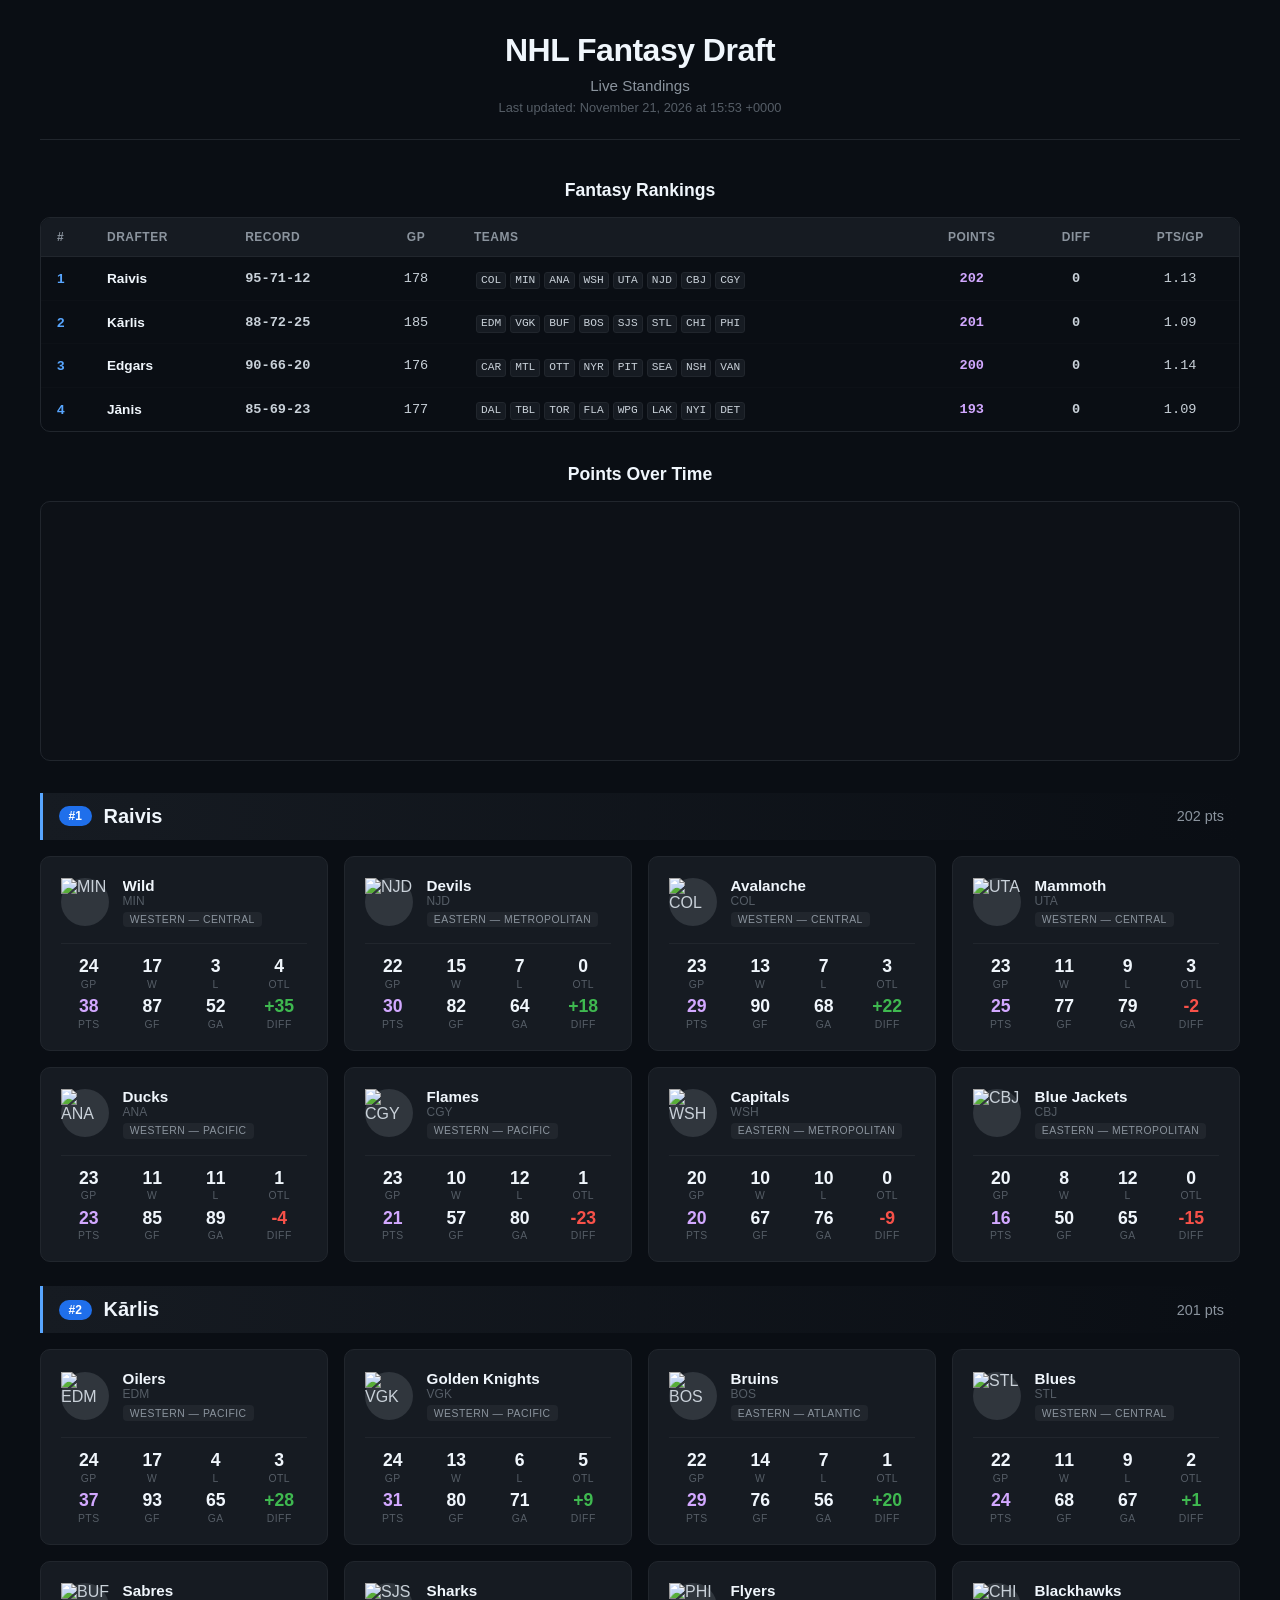
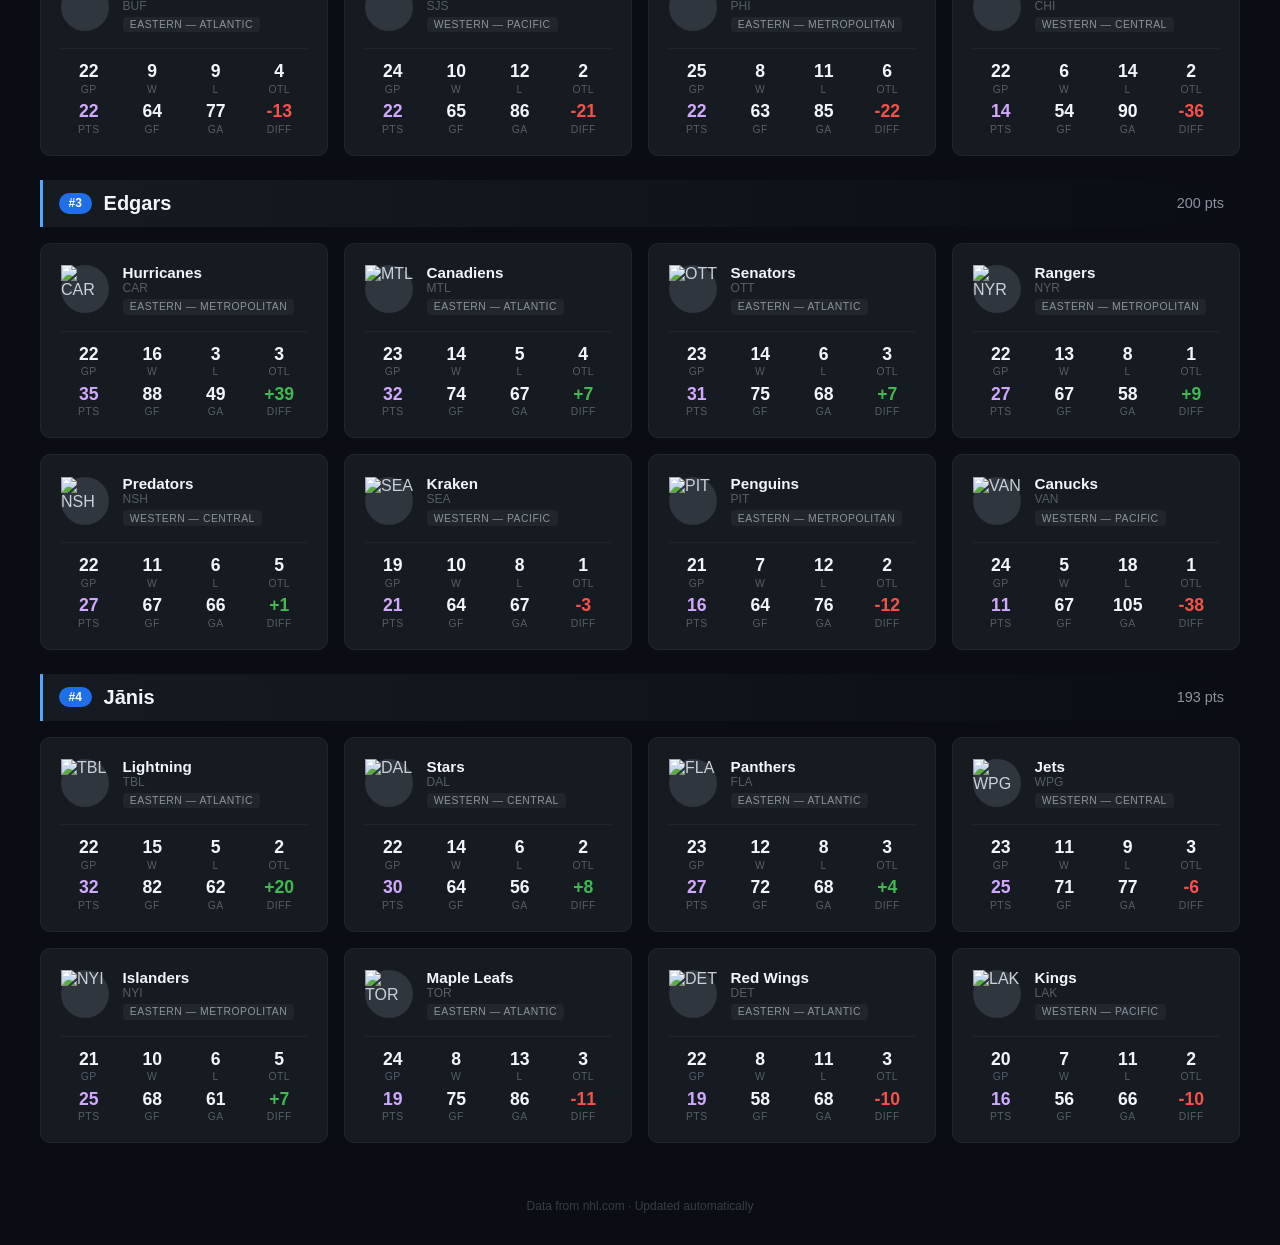
==== index.html @ bcbface7 "Update standings" ====
<!DOCTYPE html>
<html lang="en">
<head>
    <meta charset="UTF-8">
    <meta name="viewport" content="width=device-width, initial-scale=1.0">
    <title>NHL Fantasy Draft Standings</title>
    <link rel="stylesheet" href="style.css">
</head>
<body>
    <div class="container">
        <header>
            <h1>NHL Fantasy Draft</h1>
            <div class="subtitle">Live Standings</div>
            <div class="update-time">Last updated: November 21, 2026 at 15:53 +0000</div>
        </header>

        <div class="records-section">
            <h3>Fantasy Rankings</h3>
            <div class="records-table-wrapper">
                <table class="records-table">
                    <thead>
                        <tr>
                            <th>#</th>
                            <th>Drafter</th>
                            <th>Record</th>
                            <th style="text-align:center">GP</th>
                            <th>Teams</th>
                            <th style="text-align:center">Points</th>
                            <th style="text-align:center">Diff</th>
                            <th style="text-align:center">Pts/GP</th>
                        </tr>
                    </thead>
                    <tbody>                        <tr>
                            <td class="rank-col">1</td>
                            <td class="drafter-col">Raivis</td>
                            <td class="record-col">95-71-12</td>
                            <td class="gp-col">178</td>
                            <td class="teams-col"><span class="team-badge">COL</span><span class="team-badge">MIN</span><span class="team-badge">ANA</span><span class="team-badge">WSH</span><span class="team-badge">UTA</span><span class="team-badge">NJD</span><span class="team-badge">CBJ</span><span class="team-badge">CGY</span></td>
                            <td class="pts-col">202</td>
                            <td class="diff-col">0</td>
                            <td class="ppg-col">1.13</td>
                        </tr>                        <tr>
                            <td class="rank-col">2</td>
                            <td class="drafter-col">Kārlis</td>
                            <td class="record-col">88-72-25</td>
                            <td class="gp-col">185</td>
                            <td class="teams-col"><span class="team-badge">EDM</span><span class="team-badge">VGK</span><span class="team-badge">BUF</span><span class="team-badge">BOS</span><span class="team-badge">SJS</span><span class="team-badge">STL</span><span class="team-badge">CHI</span><span class="team-badge">PHI</span></td>
                            <td class="pts-col">201</td>
                            <td class="diff-col">0</td>
                            <td class="ppg-col">1.09</td>
                        </tr>                        <tr>
                            <td class="rank-col">3</td>
                            <td class="drafter-col">Edgars</td>
                            <td class="record-col">90-66-20</td>
                            <td class="gp-col">176</td>
                            <td class="teams-col"><span class="team-badge">CAR</span><span class="team-badge">MTL</span><span class="team-badge">OTT</span><span class="team-badge">NYR</span><span class="team-badge">PIT</span><span class="team-badge">SEA</span><span class="team-badge">NSH</span><span class="team-badge">VAN</span></td>
                            <td class="pts-col">200</td>
                            <td class="diff-col">0</td>
                            <td class="ppg-col">1.14</td>
                        </tr>                        <tr>
                            <td class="rank-col">4</td>
                            <td class="drafter-col">Jānis</td>
                            <td class="record-col">85-69-23</td>
                            <td class="gp-col">177</td>
                            <td class="teams-col"><span class="team-badge">DAL</span><span class="team-badge">TBL</span><span class="team-badge">TOR</span><span class="team-badge">FLA</span><span class="team-badge">WPG</span><span class="team-badge">LAK</span><span class="team-badge">NYI</span><span class="team-badge">DET</span></td>
                            <td class="pts-col">193</td>
                            <td class="diff-col">0</td>
                            <td class="ppg-col">1.09</td>
                        </tr>                    </tbody>
                </table>
            </div>
        </div>

        <div class="chart-section" >
            <h3>Points Over Time</h3>
            <div id="chart-container">
                <canvas id="chart"></canvas>
            </div>
        </div>        <details class="drafter-section" open>
            <summary class="drafter-header">
                <span class="rank-badge">#1</span>
                <h2>Raivis</h2>
                <span class="total-pts">202 pts</span>
            </summary>
            <div class="teams-grid">                <div class="team-card">
                    <div class="team-card-top">
                        <div class="logo-circle">                        <img src="https://assets.nhle.com/logos/nhl/svg/MIN_light.svg" alt="MIN" class="team-logo">                        </div>
                        <div class="team-info">
                            <div class="team-name">Wild</div>
                            <div class="team-abbrev">MIN</div>
                            <span class="division-tag">Western — Central</span>
                        </div>
                    </div>
                    <div class="stats-row">
                        <div class="stat">
                            <div class="stat-value">24</div>
                            <div class="stat-label">GP</div>
                        </div>
                        <div class="stat">
                            <div class="stat-value">17</div>
                            <div class="stat-label">W</div>
                        </div>
                        <div class="stat">
                            <div class="stat-value">3</div>
                            <div class="stat-label">L</div>
                        </div>
                        <div class="stat">
                            <div class="stat-value">4</div>
                            <div class="stat-label">OTL</div>
                        </div>
                    </div>
                    <div class="stats-row" style="border-top:none;margin-top:0;padding-top:0.4rem;">
                        <div class="stat">
                            <div class="stat-value" style="color:#d2a8ff;">38</div>
                            <div class="stat-label">PTS</div>
                        </div>
                        <div class="stat">
                            <div class="stat-value">87</div>
                            <div class="stat-label">GF</div>
                        </div>
                        <div class="stat">
                            <div class="stat-value">52</div>
                            <div class="stat-label">GA</div>
                        </div>                        <div class="stat">
                            <div class="stat-value positive">+35</div>
                            <div class="stat-label">DIFF</div>
                        </div>
                    </div>
                </div>                <div class="team-card">
                    <div class="team-card-top">
                        <div class="logo-circle">                        <img src="https://assets.nhle.com/logos/nhl/svg/NJD_light.svg" alt="NJD" class="team-logo">                        </div>
                        <div class="team-info">
                            <div class="team-name">Devils</div>
                            <div class="team-abbrev">NJD</div>
                            <span class="division-tag">Eastern — Metropolitan</span>
                        </div>
                    </div>
                    <div class="stats-row">
                        <div class="stat">
                            <div class="stat-value">22</div>
                            <div class="stat-label">GP</div>
                        </div>
                        <div class="stat">
                            <div class="stat-value">15</div>
                            <div class="stat-label">W</div>
                        </div>
                        <div class="stat">
                            <div class="stat-value">7</div>
                            <div class="stat-label">L</div>
                        </div>
                        <div class="stat">
                            <div class="stat-value">0</div>
                            <div class="stat-label">OTL</div>
                        </div>
                    </div>
                    <div class="stats-row" style="border-top:none;margin-top:0;padding-top:0.4rem;">
                        <div class="stat">
                            <div class="stat-value" style="color:#d2a8ff;">30</div>
                            <div class="stat-label">PTS</div>
                        </div>
                        <div class="stat">
                            <div class="stat-value">82</div>
                            <div class="stat-label">GF</div>
                        </div>
                        <div class="stat">
                            <div class="stat-value">64</div>
                            <div class="stat-label">GA</div>
                        </div>                        <div class="stat">
                            <div class="stat-value positive">+18</div>
                            <div class="stat-label">DIFF</div>
                        </div>
                    </div>
                </div>                <div class="team-card">
                    <div class="team-card-top">
                        <div class="logo-circle">                        <img src="https://assets.nhle.com/logos/nhl/svg/COL_light.svg" alt="COL" class="team-logo">                        </div>
                        <div class="team-info">
                            <div class="team-name">Avalanche</div>
                            <div class="team-abbrev">COL</div>
                            <span class="division-tag">Western — Central</span>
                        </div>
                    </div>
                    <div class="stats-row">
                        <div class="stat">
                            <div class="stat-value">23</div>
                            <div class="stat-label">GP</div>
                        </div>
                        <div class="stat">
                            <div class="stat-value">13</div>
                            <div class="stat-label">W</div>
                        </div>
                        <div class="stat">
                            <div class="stat-value">7</div>
                            <div class="stat-label">L</div>
                        </div>
                        <div class="stat">
                            <div class="stat-value">3</div>
                            <div class="stat-label">OTL</div>
                        </div>
                    </div>
                    <div class="stats-row" style="border-top:none;margin-top:0;padding-top:0.4rem;">
                        <div class="stat">
                            <div class="stat-value" style="color:#d2a8ff;">29</div>
                            <div class="stat-label">PTS</div>
                        </div>
                        <div class="stat">
                            <div class="stat-value">90</div>
                            <div class="stat-label">GF</div>
                        </div>
                        <div class="stat">
                            <div class="stat-value">68</div>
                            <div class="stat-label">GA</div>
                        </div>                        <div class="stat">
                            <div class="stat-value positive">+22</div>
                            <div class="stat-label">DIFF</div>
                        </div>
                    </div>
                </div>                <div class="team-card">
                    <div class="team-card-top">
                        <div class="logo-circle">                        <img src="https://assets.nhle.com/logos/nhl/svg/UTA_light.svg" alt="UTA" class="team-logo">                        </div>
                        <div class="team-info">
                            <div class="team-name">Mammoth</div>
                            <div class="team-abbrev">UTA</div>
                            <span class="division-tag">Western — Central</span>
                        </div>
                    </div>
                    <div class="stats-row">
                        <div class="stat">
                            <div class="stat-value">23</div>
                            <div class="stat-label">GP</div>
                        </div>
                        <div class="stat">
                            <div class="stat-value">11</div>
                            <div class="stat-label">W</div>
                        </div>
                        <div class="stat">
                            <div class="stat-value">9</div>
                            <div class="stat-label">L</div>
                        </div>
                        <div class="stat">
                            <div class="stat-value">3</div>
                            <div class="stat-label">OTL</div>
                        </div>
                    </div>
                    <div class="stats-row" style="border-top:none;margin-top:0;padding-top:0.4rem;">
                        <div class="stat">
                            <div class="stat-value" style="color:#d2a8ff;">25</div>
                            <div class="stat-label">PTS</div>
                        </div>
                        <div class="stat">
                            <div class="stat-value">77</div>
                            <div class="stat-label">GF</div>
                        </div>
                        <div class="stat">
                            <div class="stat-value">79</div>
                            <div class="stat-label">GA</div>
                        </div>                        <div class="stat">
                            <div class="stat-value negative">-2</div>
                            <div class="stat-label">DIFF</div>
                        </div>
                    </div>
                </div>                <div class="team-card">
                    <div class="team-card-top">
                        <div class="logo-circle">                        <img src="https://assets.nhle.com/logos/nhl/svg/ANA_light.svg" alt="ANA" class="team-logo">                        </div>
                        <div class="team-info">
                            <div class="team-name">Ducks</div>
                            <div class="team-abbrev">ANA</div>
                            <span class="division-tag">Western — Pacific</span>
                        </div>
                    </div>
                    <div class="stats-row">
                        <div class="stat">
                            <div class="stat-value">23</div>
                            <div class="stat-label">GP</div>
                        </div>
                        <div class="stat">
                            <div class="stat-value">11</div>
                            <div class="stat-label">W</div>
                        </div>
                        <div class="stat">
                            <div class="stat-value">11</div>
                            <div class="stat-label">L</div>
                        </div>
                        <div class="stat">
                            <div class="stat-value">1</div>
                            <div class="stat-label">OTL</div>
                        </div>
                    </div>
                    <div class="stats-row" style="border-top:none;margin-top:0;padding-top:0.4rem;">
                        <div class="stat">
                            <div class="stat-value" style="color:#d2a8ff;">23</div>
                            <div class="stat-label">PTS</div>
                        </div>
                        <div class="stat">
                            <div class="stat-value">85</div>
                            <div class="stat-label">GF</div>
                        </div>
                        <div class="stat">
                            <div class="stat-value">89</div>
                            <div class="stat-label">GA</div>
                        </div>                        <div class="stat">
                            <div class="stat-value negative">-4</div>
                            <div class="stat-label">DIFF</div>
                        </div>
                    </div>
                </div>                <div class="team-card">
                    <div class="team-card-top">
                        <div class="logo-circle">                        <img src="https://assets.nhle.com/logos/nhl/svg/CGY_light.svg" alt="CGY" class="team-logo">                        </div>
                        <div class="team-info">
                            <div class="team-name">Flames</div>
                            <div class="team-abbrev">CGY</div>
                            <span class="division-tag">Western — Pacific</span>
                        </div>
                    </div>
                    <div class="stats-row">
                        <div class="stat">
                            <div class="stat-value">23</div>
                            <div class="stat-label">GP</div>
                        </div>
                        <div class="stat">
                            <div class="stat-value">10</div>
                            <div class="stat-label">W</div>
                        </div>
                        <div class="stat">
                            <div class="stat-value">12</div>
                            <div class="stat-label">L</div>
                        </div>
                        <div class="stat">
                            <div class="stat-value">1</div>
                            <div class="stat-label">OTL</div>
                        </div>
                    </div>
                    <div class="stats-row" style="border-top:none;margin-top:0;padding-top:0.4rem;">
                        <div class="stat">
                            <div class="stat-value" style="color:#d2a8ff;">21</div>
                            <div class="stat-label">PTS</div>
                        </div>
                        <div class="stat">
                            <div class="stat-value">57</div>
                            <div class="stat-label">GF</div>
                        </div>
                        <div class="stat">
                            <div class="stat-value">80</div>
                            <div class="stat-label">GA</div>
                        </div>                        <div class="stat">
                            <div class="stat-value negative">-23</div>
                            <div class="stat-label">DIFF</div>
                        </div>
                    </div>
                </div>                <div class="team-card">
                    <div class="team-card-top">
                        <div class="logo-circle">                        <img src="https://assets.nhle.com/logos/nhl/svg/WSH_secondary_light.svg" alt="WSH" class="team-logo">                        </div>
                        <div class="team-info">
                            <div class="team-name">Capitals</div>
                            <div class="team-abbrev">WSH</div>
                            <span class="division-tag">Eastern — Metropolitan</span>
                        </div>
                    </div>
                    <div class="stats-row">
                        <div class="stat">
                            <div class="stat-value">20</div>
                            <div class="stat-label">GP</div>
                        </div>
                        <div class="stat">
                            <div class="stat-value">10</div>
                            <div class="stat-label">W</div>
                        </div>
                        <div class="stat">
                            <div class="stat-value">10</div>
                            <div class="stat-label">L</div>
                        </div>
                        <div class="stat">
                            <div class="stat-value">0</div>
                            <div class="stat-label">OTL</div>
                        </div>
                    </div>
                    <div class="stats-row" style="border-top:none;margin-top:0;padding-top:0.4rem;">
                        <div class="stat">
                            <div class="stat-value" style="color:#d2a8ff;">20</div>
                            <div class="stat-label">PTS</div>
                        </div>
                        <div class="stat">
                            <div class="stat-value">67</div>
                            <div class="stat-label">GF</div>
                        </div>
                        <div class="stat">
                            <div class="stat-value">76</div>
                            <div class="stat-label">GA</div>
                        </div>                        <div class="stat">
                            <div class="stat-value negative">-9</div>
                            <div class="stat-label">DIFF</div>
                        </div>
                    </div>
                </div>                <div class="team-card">
                    <div class="team-card-top">
                        <div class="logo-circle">                        <img src="https://assets.nhle.com/logos/nhl/svg/CBJ_light.svg" alt="CBJ" class="team-logo">                        </div>
                        <div class="team-info">
                            <div class="team-name">Blue Jackets</div>
                            <div class="team-abbrev">CBJ</div>
                            <span class="division-tag">Eastern — Metropolitan</span>
                        </div>
                    </div>
                    <div class="stats-row">
                        <div class="stat">
                            <div class="stat-value">20</div>
                            <div class="stat-label">GP</div>
                        </div>
                        <div class="stat">
                            <div class="stat-value">8</div>
                            <div class="stat-label">W</div>
                        </div>
                        <div class="stat">
                            <div class="stat-value">12</div>
                            <div class="stat-label">L</div>
                        </div>
                        <div class="stat">
                            <div class="stat-value">0</div>
                            <div class="stat-label">OTL</div>
                        </div>
                    </div>
                    <div class="stats-row" style="border-top:none;margin-top:0;padding-top:0.4rem;">
                        <div class="stat">
                            <div class="stat-value" style="color:#d2a8ff;">16</div>
                            <div class="stat-label">PTS</div>
                        </div>
                        <div class="stat">
                            <div class="stat-value">50</div>
                            <div class="stat-label">GF</div>
                        </div>
                        <div class="stat">
                            <div class="stat-value">65</div>
                            <div class="stat-label">GA</div>
                        </div>                        <div class="stat">
                            <div class="stat-value negative">-15</div>
                            <div class="stat-label">DIFF</div>
                        </div>
                    </div>
                </div>            </div>
        </details>        <details class="drafter-section" open>
            <summary class="drafter-header">
                <span class="rank-badge">#2</span>
                <h2>Kārlis</h2>
                <span class="total-pts">201 pts</span>
            </summary>
            <div class="teams-grid">                <div class="team-card">
                    <div class="team-card-top">
                        <div class="logo-circle">                        <img src="https://assets.nhle.com/logos/nhl/svg/EDM_light.svg" alt="EDM" class="team-logo">                        </div>
                        <div class="team-info">
                            <div class="team-name">Oilers</div>
                            <div class="team-abbrev">EDM</div>
                            <span class="division-tag">Western — Pacific</span>
                        </div>
                    </div>
                    <div class="stats-row">
                        <div class="stat">
                            <div class="stat-value">24</div>
                            <div class="stat-label">GP</div>
                        </div>
                        <div class="stat">
                            <div class="stat-value">17</div>
                            <div class="stat-label">W</div>
                        </div>
                        <div class="stat">
                            <div class="stat-value">4</div>
                            <div class="stat-label">L</div>
                        </div>
                        <div class="stat">
                            <div class="stat-value">3</div>
                            <div class="stat-label">OTL</div>
                        </div>
                    </div>
                    <div class="stats-row" style="border-top:none;margin-top:0;padding-top:0.4rem;">
                        <div class="stat">
                            <div class="stat-value" style="color:#d2a8ff;">37</div>
                            <div class="stat-label">PTS</div>
                        </div>
                        <div class="stat">
                            <div class="stat-value">93</div>
                            <div class="stat-label">GF</div>
                        </div>
                        <div class="stat">
                            <div class="stat-value">65</div>
                            <div class="stat-label">GA</div>
                        </div>                        <div class="stat">
                            <div class="stat-value positive">+28</div>
                            <div class="stat-label">DIFF</div>
                        </div>
                    </div>
                </div>                <div class="team-card">
                    <div class="team-card-top">
                        <div class="logo-circle">                        <img src="https://assets.nhle.com/logos/nhl/svg/VGK_light.svg" alt="VGK" class="team-logo">                        </div>
                        <div class="team-info">
                            <div class="team-name">Golden Knights</div>
                            <div class="team-abbrev">VGK</div>
                            <span class="division-tag">Western — Pacific</span>
                        </div>
                    </div>
                    <div class="stats-row">
                        <div class="stat">
                            <div class="stat-value">24</div>
                            <div class="stat-label">GP</div>
                        </div>
                        <div class="stat">
                            <div class="stat-value">13</div>
                            <div class="stat-label">W</div>
                        </div>
                        <div class="stat">
                            <div class="stat-value">6</div>
                            <div class="stat-label">L</div>
                        </div>
                        <div class="stat">
                            <div class="stat-value">5</div>
                            <div class="stat-label">OTL</div>
                        </div>
                    </div>
                    <div class="stats-row" style="border-top:none;margin-top:0;padding-top:0.4rem;">
                        <div class="stat">
                            <div class="stat-value" style="color:#d2a8ff;">31</div>
                            <div class="stat-label">PTS</div>
                        </div>
                        <div class="stat">
                            <div class="stat-value">80</div>
                            <div class="stat-label">GF</div>
                        </div>
                        <div class="stat">
                            <div class="stat-value">71</div>
                            <div class="stat-label">GA</div>
                        </div>                        <div class="stat">
                            <div class="stat-value positive">+9</div>
                            <div class="stat-label">DIFF</div>
                        </div>
                    </div>
                </div>                <div class="team-card">
                    <div class="team-card-top">
                        <div class="logo-circle">                        <img src="https://assets.nhle.com/logos/nhl/svg/BOS_light.svg" alt="BOS" class="team-logo">                        </div>
                        <div class="team-info">
                            <div class="team-name">Bruins</div>
                            <div class="team-abbrev">BOS</div>
                            <span class="division-tag">Eastern — Atlantic</span>
                        </div>
                    </div>
                    <div class="stats-row">
                        <div class="stat">
                            <div class="stat-value">22</div>
                            <div class="stat-label">GP</div>
                        </div>
                        <div class="stat">
                            <div class="stat-value">14</div>
                            <div class="stat-label">W</div>
                        </div>
                        <div class="stat">
                            <div class="stat-value">7</div>
                            <div class="stat-label">L</div>
                        </div>
                        <div class="stat">
                            <div class="stat-value">1</div>
                            <div class="stat-label">OTL</div>
                        </div>
                    </div>
                    <div class="stats-row" style="border-top:none;margin-top:0;padding-top:0.4rem;">
                        <div class="stat">
                            <div class="stat-value" style="color:#d2a8ff;">29</div>
                            <div class="stat-label">PTS</div>
                        </div>
                        <div class="stat">
                            <div class="stat-value">76</div>
                            <div class="stat-label">GF</div>
                        </div>
                        <div class="stat">
                            <div class="stat-value">56</div>
                            <div class="stat-label">GA</div>
                        </div>                        <div class="stat">
                            <div class="stat-value positive">+20</div>
                            <div class="stat-label">DIFF</div>
                        </div>
                    </div>
                </div>                <div class="team-card">
                    <div class="team-card-top">
                        <div class="logo-circle">                        <img src="https://assets.nhle.com/logos/nhl/svg/STL_light.svg" alt="STL" class="team-logo">                        </div>
                        <div class="team-info">
                            <div class="team-name">Blues</div>
                            <div class="team-abbrev">STL</div>
                            <span class="division-tag">Western — Central</span>
                        </div>
                    </div>
                    <div class="stats-row">
                        <div class="stat">
                            <div class="stat-value">22</div>
                            <div class="stat-label">GP</div>
                        </div>
                        <div class="stat">
                            <div class="stat-value">11</div>
                            <div class="stat-label">W</div>
                        </div>
                        <div class="stat">
                            <div class="stat-value">9</div>
                            <div class="stat-label">L</div>
                        </div>
                        <div class="stat">
                            <div class="stat-value">2</div>
                            <div class="stat-label">OTL</div>
                        </div>
                    </div>
                    <div class="stats-row" style="border-top:none;margin-top:0;padding-top:0.4rem;">
                        <div class="stat">
                            <div class="stat-value" style="color:#d2a8ff;">24</div>
                            <div class="stat-label">PTS</div>
                        </div>
                        <div class="stat">
                            <div class="stat-value">68</div>
                            <div class="stat-label">GF</div>
                        </div>
                        <div class="stat">
                            <div class="stat-value">67</div>
                            <div class="stat-label">GA</div>
                        </div>                        <div class="stat">
                            <div class="stat-value positive">+1</div>
                            <div class="stat-label">DIFF</div>
                        </div>
                    </div>
                </div>                <div class="team-card">
                    <div class="team-card-top">
                        <div class="logo-circle">                        <img src="https://assets.nhle.com/logos/nhl/svg/BUF_light.svg" alt="BUF" class="team-logo">                        </div>
                        <div class="team-info">
                            <div class="team-name">Sabres</div>
                            <div class="team-abbrev">BUF</div>
                            <span class="division-tag">Eastern — Atlantic</span>
                        </div>
                    </div>
                    <div class="stats-row">
                        <div class="stat">
                            <div class="stat-value">22</div>
                            <div class="stat-label">GP</div>
                        </div>
                        <div class="stat">
                            <div class="stat-value">9</div>
                            <div class="stat-label">W</div>
                        </div>
                        <div class="stat">
                            <div class="stat-value">9</div>
                            <div class="stat-label">L</div>
                        </div>
                        <div class="stat">
                            <div class="stat-value">4</div>
                            <div class="stat-label">OTL</div>
                        </div>
                    </div>
                    <div class="stats-row" style="border-top:none;margin-top:0;padding-top:0.4rem;">
                        <div class="stat">
                            <div class="stat-value" style="color:#d2a8ff;">22</div>
                            <div class="stat-label">PTS</div>
                        </div>
                        <div class="stat">
                            <div class="stat-value">64</div>
                            <div class="stat-label">GF</div>
                        </div>
                        <div class="stat">
                            <div class="stat-value">77</div>
                            <div class="stat-label">GA</div>
                        </div>                        <div class="stat">
                            <div class="stat-value negative">-13</div>
                            <div class="stat-label">DIFF</div>
                        </div>
                    </div>
                </div>                <div class="team-card">
                    <div class="team-card-top">
                        <div class="logo-circle">                        <img src="https://assets.nhle.com/logos/nhl/svg/SJS_light.svg" alt="SJS" class="team-logo">                        </div>
                        <div class="team-info">
                            <div class="team-name">Sharks</div>
                            <div class="team-abbrev">SJS</div>
                            <span class="division-tag">Western — Pacific</span>
                        </div>
                    </div>
                    <div class="stats-row">
                        <div class="stat">
                            <div class="stat-value">24</div>
                            <div class="stat-label">GP</div>
                        </div>
                        <div class="stat">
                            <div class="stat-value">10</div>
                            <div class="stat-label">W</div>
                        </div>
                        <div class="stat">
                            <div class="stat-value">12</div>
                            <div class="stat-label">L</div>
                        </div>
                        <div class="stat">
                            <div class="stat-value">2</div>
                            <div class="stat-label">OTL</div>
                        </div>
                    </div>
                    <div class="stats-row" style="border-top:none;margin-top:0;padding-top:0.4rem;">
                        <div class="stat">
                            <div class="stat-value" style="color:#d2a8ff;">22</div>
                            <div class="stat-label">PTS</div>
                        </div>
                        <div class="stat">
                            <div class="stat-value">65</div>
                            <div class="stat-label">GF</div>
                        </div>
                        <div class="stat">
                            <div class="stat-value">86</div>
                            <div class="stat-label">GA</div>
                        </div>                        <div class="stat">
                            <div class="stat-value negative">-21</div>
                            <div class="stat-label">DIFF</div>
                        </div>
                    </div>
                </div>                <div class="team-card">
                    <div class="team-card-top">
                        <div class="logo-circle">                        <img src="https://assets.nhle.com/logos/nhl/svg/PHI_light.svg" alt="PHI" class="team-logo">                        </div>
                        <div class="team-info">
                            <div class="team-name">Flyers</div>
                            <div class="team-abbrev">PHI</div>
                            <span class="division-tag">Eastern — Metropolitan</span>
                        </div>
                    </div>
                    <div class="stats-row">
                        <div class="stat">
                            <div class="stat-value">25</div>
                            <div class="stat-label">GP</div>
                        </div>
                        <div class="stat">
                            <div class="stat-value">8</div>
                            <div class="stat-label">W</div>
                        </div>
                        <div class="stat">
                            <div class="stat-value">11</div>
                            <div class="stat-label">L</div>
                        </div>
                        <div class="stat">
                            <div class="stat-value">6</div>
                            <div class="stat-label">OTL</div>
                        </div>
                    </div>
                    <div class="stats-row" style="border-top:none;margin-top:0;padding-top:0.4rem;">
                        <div class="stat">
                            <div class="stat-value" style="color:#d2a8ff;">22</div>
                            <div class="stat-label">PTS</div>
                        </div>
                        <div class="stat">
                            <div class="stat-value">63</div>
                            <div class="stat-label">GF</div>
                        </div>
                        <div class="stat">
                            <div class="stat-value">85</div>
                            <div class="stat-label">GA</div>
                        </div>                        <div class="stat">
                            <div class="stat-value negative">-22</div>
                            <div class="stat-label">DIFF</div>
                        </div>
                    </div>
                </div>                <div class="team-card">
                    <div class="team-card-top">
                        <div class="logo-circle">                        <img src="https://assets.nhle.com/logos/nhl/svg/CHI_light.svg" alt="CHI" class="team-logo">                        </div>
                        <div class="team-info">
                            <div class="team-name">Blackhawks</div>
                            <div class="team-abbrev">CHI</div>
                            <span class="division-tag">Western — Central</span>
                        </div>
                    </div>
                    <div class="stats-row">
                        <div class="stat">
                            <div class="stat-value">22</div>
                            <div class="stat-label">GP</div>
                        </div>
                        <div class="stat">
                            <div class="stat-value">6</div>
                            <div class="stat-label">W</div>
                        </div>
                        <div class="stat">
                            <div class="stat-value">14</div>
                            <div class="stat-label">L</div>
                        </div>
                        <div class="stat">
                            <div class="stat-value">2</div>
                            <div class="stat-label">OTL</div>
                        </div>
                    </div>
                    <div class="stats-row" style="border-top:none;margin-top:0;padding-top:0.4rem;">
                        <div class="stat">
                            <div class="stat-value" style="color:#d2a8ff;">14</div>
                            <div class="stat-label">PTS</div>
                        </div>
                        <div class="stat">
                            <div class="stat-value">54</div>
                            <div class="stat-label">GF</div>
                        </div>
                        <div class="stat">
                            <div class="stat-value">90</div>
                            <div class="stat-label">GA</div>
                        </div>                        <div class="stat">
                            <div class="stat-value negative">-36</div>
                            <div class="stat-label">DIFF</div>
                        </div>
                    </div>
                </div>            </div>
        </details>        <details class="drafter-section" open>
            <summary class="drafter-header">
                <span class="rank-badge">#3</span>
                <h2>Edgars</h2>
                <span class="total-pts">200 pts</span>
            </summary>
            <div class="teams-grid">                <div class="team-card">
                    <div class="team-card-top">
                        <div class="logo-circle">                        <img src="https://assets.nhle.com/logos/nhl/svg/CAR_light.svg" alt="CAR" class="team-logo">                        </div>
                        <div class="team-info">
                            <div class="team-name">Hurricanes</div>
                            <div class="team-abbrev">CAR</div>
                            <span class="division-tag">Eastern — Metropolitan</span>
                        </div>
                    </div>
                    <div class="stats-row">
                        <div class="stat">
                            <div class="stat-value">22</div>
                            <div class="stat-label">GP</div>
                        </div>
                        <div class="stat">
                            <div class="stat-value">16</div>
                            <div class="stat-label">W</div>
                        </div>
                        <div class="stat">
                            <div class="stat-value">3</div>
                            <div class="stat-label">L</div>
                        </div>
                        <div class="stat">
                            <div class="stat-value">3</div>
                            <div class="stat-label">OTL</div>
                        </div>
                    </div>
                    <div class="stats-row" style="border-top:none;margin-top:0;padding-top:0.4rem;">
                        <div class="stat">
                            <div class="stat-value" style="color:#d2a8ff;">35</div>
                            <div class="stat-label">PTS</div>
                        </div>
                        <div class="stat">
                            <div class="stat-value">88</div>
                            <div class="stat-label">GF</div>
                        </div>
                        <div class="stat">
                            <div class="stat-value">49</div>
                            <div class="stat-label">GA</div>
                        </div>                        <div class="stat">
                            <div class="stat-value positive">+39</div>
                            <div class="stat-label">DIFF</div>
                        </div>
                    </div>
                </div>                <div class="team-card">
                    <div class="team-card-top">
                        <div class="logo-circle">                        <img src="https://assets.nhle.com/logos/nhl/svg/MTL_light.svg" alt="MTL" class="team-logo">                        </div>
                        <div class="team-info">
                            <div class="team-name">Canadiens</div>
                            <div class="team-abbrev">MTL</div>
                            <span class="division-tag">Eastern — Atlantic</span>
                        </div>
                    </div>
                    <div class="stats-row">
                        <div class="stat">
                            <div class="stat-value">23</div>
                            <div class="stat-label">GP</div>
                        </div>
                        <div class="stat">
                            <div class="stat-value">14</div>
                            <div class="stat-label">W</div>
                        </div>
                        <div class="stat">
                            <div class="stat-value">5</div>
                            <div class="stat-label">L</div>
                        </div>
                        <div class="stat">
                            <div class="stat-value">4</div>
                            <div class="stat-label">OTL</div>
                        </div>
                    </div>
                    <div class="stats-row" style="border-top:none;margin-top:0;padding-top:0.4rem;">
                        <div class="stat">
                            <div class="stat-value" style="color:#d2a8ff;">32</div>
                            <div class="stat-label">PTS</div>
                        </div>
                        <div class="stat">
                            <div class="stat-value">74</div>
                            <div class="stat-label">GF</div>
                        </div>
                        <div class="stat">
                            <div class="stat-value">67</div>
                            <div class="stat-label">GA</div>
                        </div>                        <div class="stat">
                            <div class="stat-value positive">+7</div>
                            <div class="stat-label">DIFF</div>
                        </div>
                    </div>
                </div>                <div class="team-card">
                    <div class="team-card-top">
                        <div class="logo-circle">                        <img src="https://assets.nhle.com/logos/nhl/svg/OTT_light.svg" alt="OTT" class="team-logo">                        </div>
                        <div class="team-info">
                            <div class="team-name">Senators</div>
                            <div class="team-abbrev">OTT</div>
                            <span class="division-tag">Eastern — Atlantic</span>
                        </div>
                    </div>
                    <div class="stats-row">
                        <div class="stat">
                            <div class="stat-value">23</div>
                            <div class="stat-label">GP</div>
                        </div>
                        <div class="stat">
                            <div class="stat-value">14</div>
                            <div class="stat-label">W</div>
                        </div>
                        <div class="stat">
                            <div class="stat-value">6</div>
                            <div class="stat-label">L</div>
                        </div>
                        <div class="stat">
                            <div class="stat-value">3</div>
                            <div class="stat-label">OTL</div>
                        </div>
                    </div>
                    <div class="stats-row" style="border-top:none;margin-top:0;padding-top:0.4rem;">
                        <div class="stat">
                            <div class="stat-value" style="color:#d2a8ff;">31</div>
                            <div class="stat-label">PTS</div>
                        </div>
                        <div class="stat">
                            <div class="stat-value">75</div>
                            <div class="stat-label">GF</div>
                        </div>
                        <div class="stat">
                            <div class="stat-value">68</div>
                            <div class="stat-label">GA</div>
                        </div>                        <div class="stat">
                            <div class="stat-value positive">+7</div>
                            <div class="stat-label">DIFF</div>
                        </div>
                    </div>
                </div>                <div class="team-card">
                    <div class="team-card-top">
                        <div class="logo-circle">                        <img src="https://assets.nhle.com/logos/nhl/svg/NYR_light.svg" alt="NYR" class="team-logo">                        </div>
                        <div class="team-info">
                            <div class="team-name">Rangers</div>
                            <div class="team-abbrev">NYR</div>
                            <span class="division-tag">Eastern — Metropolitan</span>
                        </div>
                    </div>
                    <div class="stats-row">
                        <div class="stat">
                            <div class="stat-value">22</div>
                            <div class="stat-label">GP</div>
                        </div>
                        <div class="stat">
                            <div class="stat-value">13</div>
                            <div class="stat-label">W</div>
                        </div>
                        <div class="stat">
                            <div class="stat-value">8</div>
                            <div class="stat-label">L</div>
                        </div>
                        <div class="stat">
                            <div class="stat-value">1</div>
                            <div class="stat-label">OTL</div>
                        </div>
                    </div>
                    <div class="stats-row" style="border-top:none;margin-top:0;padding-top:0.4rem;">
                        <div class="stat">
                            <div class="stat-value" style="color:#d2a8ff;">27</div>
                            <div class="stat-label">PTS</div>
                        </div>
                        <div class="stat">
                            <div class="stat-value">67</div>
                            <div class="stat-label">GF</div>
                        </div>
                        <div class="stat">
                            <div class="stat-value">58</div>
                            <div class="stat-label">GA</div>
                        </div>                        <div class="stat">
                            <div class="stat-value positive">+9</div>
                            <div class="stat-label">DIFF</div>
                        </div>
                    </div>
                </div>                <div class="team-card">
                    <div class="team-card-top">
                        <div class="logo-circle">                        <img src="https://assets.nhle.com/logos/nhl/svg/NSH_light.svg" alt="NSH" class="team-logo">                        </div>
                        <div class="team-info">
                            <div class="team-name">Predators</div>
                            <div class="team-abbrev">NSH</div>
                            <span class="division-tag">Western — Central</span>
                        </div>
                    </div>
                    <div class="stats-row">
                        <div class="stat">
                            <div class="stat-value">22</div>
                            <div class="stat-label">GP</div>
                        </div>
                        <div class="stat">
                            <div class="stat-value">11</div>
                            <div class="stat-label">W</div>
                        </div>
                        <div class="stat">
                            <div class="stat-value">6</div>
                            <div class="stat-label">L</div>
                        </div>
                        <div class="stat">
                            <div class="stat-value">5</div>
                            <div class="stat-label">OTL</div>
                        </div>
                    </div>
                    <div class="stats-row" style="border-top:none;margin-top:0;padding-top:0.4rem;">
                        <div class="stat">
                            <div class="stat-value" style="color:#d2a8ff;">27</div>
                            <div class="stat-label">PTS</div>
                        </div>
                        <div class="stat">
                            <div class="stat-value">67</div>
                            <div class="stat-label">GF</div>
                        </div>
                        <div class="stat">
                            <div class="stat-value">66</div>
                            <div class="stat-label">GA</div>
                        </div>                        <div class="stat">
                            <div class="stat-value positive">+1</div>
                            <div class="stat-label">DIFF</div>
                        </div>
                    </div>
                </div>                <div class="team-card">
                    <div class="team-card-top">
                        <div class="logo-circle">                        <img src="https://assets.nhle.com/logos/nhl/svg/SEA_light.svg" alt="SEA" class="team-logo">                        </div>
                        <div class="team-info">
                            <div class="team-name">Kraken</div>
                            <div class="team-abbrev">SEA</div>
                            <span class="division-tag">Western — Pacific</span>
                        </div>
                    </div>
                    <div class="stats-row">
                        <div class="stat">
                            <div class="stat-value">19</div>
                            <div class="stat-label">GP</div>
                        </div>
                        <div class="stat">
                            <div class="stat-value">10</div>
                            <div class="stat-label">W</div>
                        </div>
                        <div class="stat">
                            <div class="stat-value">8</div>
                            <div class="stat-label">L</div>
                        </div>
                        <div class="stat">
                            <div class="stat-value">1</div>
                            <div class="stat-label">OTL</div>
                        </div>
                    </div>
                    <div class="stats-row" style="border-top:none;margin-top:0;padding-top:0.4rem;">
                        <div class="stat">
                            <div class="stat-value" style="color:#d2a8ff;">21</div>
                            <div class="stat-label">PTS</div>
                        </div>
                        <div class="stat">
                            <div class="stat-value">64</div>
                            <div class="stat-label">GF</div>
                        </div>
                        <div class="stat">
                            <div class="stat-value">67</div>
                            <div class="stat-label">GA</div>
                        </div>                        <div class="stat">
                            <div class="stat-value negative">-3</div>
                            <div class="stat-label">DIFF</div>
                        </div>
                    </div>
                </div>                <div class="team-card">
                    <div class="team-card-top">
                        <div class="logo-circle">                        <img src="https://assets.nhle.com/logos/nhl/svg/PIT_light.svg" alt="PIT" class="team-logo">                        </div>
                        <div class="team-info">
                            <div class="team-name">Penguins</div>
                            <div class="team-abbrev">PIT</div>
                            <span class="division-tag">Eastern — Metropolitan</span>
                        </div>
                    </div>
                    <div class="stats-row">
                        <div class="stat">
                            <div class="stat-value">21</div>
                            <div class="stat-label">GP</div>
                        </div>
                        <div class="stat">
                            <div class="stat-value">7</div>
                            <div class="stat-label">W</div>
                        </div>
                        <div class="stat">
                            <div class="stat-value">12</div>
                            <div class="stat-label">L</div>
                        </div>
                        <div class="stat">
                            <div class="stat-value">2</div>
                            <div class="stat-label">OTL</div>
                        </div>
                    </div>
                    <div class="stats-row" style="border-top:none;margin-top:0;padding-top:0.4rem;">
                        <div class="stat">
                            <div class="stat-value" style="color:#d2a8ff;">16</div>
                            <div class="stat-label">PTS</div>
                        </div>
                        <div class="stat">
                            <div class="stat-value">64</div>
                            <div class="stat-label">GF</div>
                        </div>
                        <div class="stat">
                            <div class="stat-value">76</div>
                            <div class="stat-label">GA</div>
                        </div>                        <div class="stat">
                            <div class="stat-value negative">-12</div>
                            <div class="stat-label">DIFF</div>
                        </div>
                    </div>
                </div>                <div class="team-card">
                    <div class="team-card-top">
                        <div class="logo-circle">                        <img src="https://assets.nhle.com/logos/nhl/svg/VAN_light.svg" alt="VAN" class="team-logo">                        </div>
                        <div class="team-info">
                            <div class="team-name">Canucks</div>
                            <div class="team-abbrev">VAN</div>
                            <span class="division-tag">Western — Pacific</span>
                        </div>
                    </div>
                    <div class="stats-row">
                        <div class="stat">
                            <div class="stat-value">24</div>
                            <div class="stat-label">GP</div>
                        </div>
                        <div class="stat">
                            <div class="stat-value">5</div>
                            <div class="stat-label">W</div>
                        </div>
                        <div class="stat">
                            <div class="stat-value">18</div>
                            <div class="stat-label">L</div>
                        </div>
                        <div class="stat">
                            <div class="stat-value">1</div>
                            <div class="stat-label">OTL</div>
                        </div>
                    </div>
                    <div class="stats-row" style="border-top:none;margin-top:0;padding-top:0.4rem;">
                        <div class="stat">
                            <div class="stat-value" style="color:#d2a8ff;">11</div>
                            <div class="stat-label">PTS</div>
                        </div>
                        <div class="stat">
                            <div class="stat-value">67</div>
                            <div class="stat-label">GF</div>
                        </div>
                        <div class="stat">
                            <div class="stat-value">105</div>
                            <div class="stat-label">GA</div>
                        </div>                        <div class="stat">
                            <div class="stat-value negative">-38</div>
                            <div class="stat-label">DIFF</div>
                        </div>
                    </div>
                </div>            </div>
        </details>        <details class="drafter-section" open>
            <summary class="drafter-header">
                <span class="rank-badge">#4</span>
                <h2>Jānis</h2>
                <span class="total-pts">193 pts</span>
            </summary>
            <div class="teams-grid">                <div class="team-card">
                    <div class="team-card-top">
                        <div class="logo-circle">                        <img src="https://assets.nhle.com/logos/nhl/svg/TBL_light.svg" alt="TBL" class="team-logo">                        </div>
                        <div class="team-info">
                            <div class="team-name">Lightning</div>
                            <div class="team-abbrev">TBL</div>
                            <span class="division-tag">Eastern — Atlantic</span>
                        </div>
                    </div>
                    <div class="stats-row">
                        <div class="stat">
                            <div class="stat-value">22</div>
                            <div class="stat-label">GP</div>
                        </div>
                        <div class="stat">
                            <div class="stat-value">15</div>
                            <div class="stat-label">W</div>
                        </div>
                        <div class="stat">
                            <div class="stat-value">5</div>
                            <div class="stat-label">L</div>
                        </div>
                        <div class="stat">
                            <div class="stat-value">2</div>
                            <div class="stat-label">OTL</div>
                        </div>
                    </div>
                    <div class="stats-row" style="border-top:none;margin-top:0;padding-top:0.4rem;">
                        <div class="stat">
                            <div class="stat-value" style="color:#d2a8ff;">32</div>
                            <div class="stat-label">PTS</div>
                        </div>
                        <div class="stat">
                            <div class="stat-value">82</div>
                            <div class="stat-label">GF</div>
                        </div>
                        <div class="stat">
                            <div class="stat-value">62</div>
                            <div class="stat-label">GA</div>
                        </div>                        <div class="stat">
                            <div class="stat-value positive">+20</div>
                            <div class="stat-label">DIFF</div>
                        </div>
                    </div>
                </div>                <div class="team-card">
                    <div class="team-card-top">
                        <div class="logo-circle">                        <img src="https://assets.nhle.com/logos/nhl/svg/DAL_light.svg" alt="DAL" class="team-logo">                        </div>
                        <div class="team-info">
                            <div class="team-name">Stars</div>
                            <div class="team-abbrev">DAL</div>
                            <span class="division-tag">Western — Central</span>
                        </div>
                    </div>
                    <div class="stats-row">
                        <div class="stat">
                            <div class="stat-value">22</div>
                            <div class="stat-label">GP</div>
                        </div>
                        <div class="stat">
                            <div class="stat-value">14</div>
                            <div class="stat-label">W</div>
                        </div>
                        <div class="stat">
                            <div class="stat-value">6</div>
                            <div class="stat-label">L</div>
                        </div>
                        <div class="stat">
                            <div class="stat-value">2</div>
                            <div class="stat-label">OTL</div>
                        </div>
                    </div>
                    <div class="stats-row" style="border-top:none;margin-top:0;padding-top:0.4rem;">
                        <div class="stat">
                            <div class="stat-value" style="color:#d2a8ff;">30</div>
                            <div class="stat-label">PTS</div>
                        </div>
                        <div class="stat">
                            <div class="stat-value">64</div>
                            <div class="stat-label">GF</div>
                        </div>
                        <div class="stat">
                            <div class="stat-value">56</div>
                            <div class="stat-label">GA</div>
                        </div>                        <div class="stat">
                            <div class="stat-value positive">+8</div>
                            <div class="stat-label">DIFF</div>
                        </div>
                    </div>
                </div>                <div class="team-card">
                    <div class="team-card-top">
                        <div class="logo-circle">                        <img src="https://assets.nhle.com/logos/nhl/svg/FLA_light.svg" alt="FLA" class="team-logo">                        </div>
                        <div class="team-info">
                            <div class="team-name">Panthers</div>
                            <div class="team-abbrev">FLA</div>
                            <span class="division-tag">Eastern — Atlantic</span>
                        </div>
                    </div>
                    <div class="stats-row">
                        <div class="stat">
                            <div class="stat-value">23</div>
                            <div class="stat-label">GP</div>
                        </div>
                        <div class="stat">
                            <div class="stat-value">12</div>
                            <div class="stat-label">W</div>
                        </div>
                        <div class="stat">
                            <div class="stat-value">8</div>
                            <div class="stat-label">L</div>
                        </div>
                        <div class="stat">
                            <div class="stat-value">3</div>
                            <div class="stat-label">OTL</div>
                        </div>
                    </div>
                    <div class="stats-row" style="border-top:none;margin-top:0;padding-top:0.4rem;">
                        <div class="stat">
                            <div class="stat-value" style="color:#d2a8ff;">27</div>
                            <div class="stat-label">PTS</div>
                        </div>
                        <div class="stat">
                            <div class="stat-value">72</div>
                            <div class="stat-label">GF</div>
                        </div>
                        <div class="stat">
                            <div class="stat-value">68</div>
                            <div class="stat-label">GA</div>
                        </div>                        <div class="stat">
                            <div class="stat-value positive">+4</div>
                            <div class="stat-label">DIFF</div>
                        </div>
                    </div>
                </div>                <div class="team-card">
                    <div class="team-card-top">
                        <div class="logo-circle">                        <img src="https://assets.nhle.com/logos/nhl/svg/WPG_light.svg" alt="WPG" class="team-logo">                        </div>
                        <div class="team-info">
                            <div class="team-name">Jets</div>
                            <div class="team-abbrev">WPG</div>
                            <span class="division-tag">Western — Central</span>
                        </div>
                    </div>
                    <div class="stats-row">
                        <div class="stat">
                            <div class="stat-value">23</div>
                            <div class="stat-label">GP</div>
                        </div>
                        <div class="stat">
                            <div class="stat-value">11</div>
                            <div class="stat-label">W</div>
                        </div>
                        <div class="stat">
                            <div class="stat-value">9</div>
                            <div class="stat-label">L</div>
                        </div>
                        <div class="stat">
                            <div class="stat-value">3</div>
                            <div class="stat-label">OTL</div>
                        </div>
                    </div>
                    <div class="stats-row" style="border-top:none;margin-top:0;padding-top:0.4rem;">
                        <div class="stat">
                            <div class="stat-value" style="color:#d2a8ff;">25</div>
                            <div class="stat-label">PTS</div>
                        </div>
                        <div class="stat">
                            <div class="stat-value">71</div>
                            <div class="stat-label">GF</div>
                        </div>
                        <div class="stat">
                            <div class="stat-value">77</div>
                            <div class="stat-label">GA</div>
                        </div>                        <div class="stat">
                            <div class="stat-value negative">-6</div>
                            <div class="stat-label">DIFF</div>
                        </div>
                    </div>
                </div>                <div class="team-card">
                    <div class="team-card-top">
                        <div class="logo-circle">                        <img src="https://assets.nhle.com/logos/nhl/svg/NYI_light.svg" alt="NYI" class="team-logo">                        </div>
                        <div class="team-info">
                            <div class="team-name">Islanders</div>
                            <div class="team-abbrev">NYI</div>
                            <span class="division-tag">Eastern — Metropolitan</span>
                        </div>
                    </div>
                    <div class="stats-row">
                        <div class="stat">
                            <div class="stat-value">21</div>
                            <div class="stat-label">GP</div>
                        </div>
                        <div class="stat">
                            <div class="stat-value">10</div>
                            <div class="stat-label">W</div>
                        </div>
                        <div class="stat">
                            <div class="stat-value">6</div>
                            <div class="stat-label">L</div>
                        </div>
                        <div class="stat">
                            <div class="stat-value">5</div>
                            <div class="stat-label">OTL</div>
                        </div>
                    </div>
                    <div class="stats-row" style="border-top:none;margin-top:0;padding-top:0.4rem;">
                        <div class="stat">
                            <div class="stat-value" style="color:#d2a8ff;">25</div>
                            <div class="stat-label">PTS</div>
                        </div>
                        <div class="stat">
                            <div class="stat-value">68</div>
                            <div class="stat-label">GF</div>
                        </div>
                        <div class="stat">
                            <div class="stat-value">61</div>
                            <div class="stat-label">GA</div>
                        </div>                        <div class="stat">
                            <div class="stat-value positive">+7</div>
                            <div class="stat-label">DIFF</div>
                        </div>
                    </div>
                </div>                <div class="team-card">
                    <div class="team-card-top">
                        <div class="logo-circle">                        <img src="https://assets.nhle.com/logos/nhl/svg/TOR_light.svg" alt="TOR" class="team-logo">                        </div>
                        <div class="team-info">
                            <div class="team-name">Maple Leafs</div>
                            <div class="team-abbrev">TOR</div>
                            <span class="division-tag">Eastern — Atlantic</span>
                        </div>
                    </div>
                    <div class="stats-row">
                        <div class="stat">
                            <div class="stat-value">24</div>
                            <div class="stat-label">GP</div>
                        </div>
                        <div class="stat">
                            <div class="stat-value">8</div>
                            <div class="stat-label">W</div>
                        </div>
                        <div class="stat">
                            <div class="stat-value">13</div>
                            <div class="stat-label">L</div>
                        </div>
                        <div class="stat">
                            <div class="stat-value">3</div>
                            <div class="stat-label">OTL</div>
                        </div>
                    </div>
                    <div class="stats-row" style="border-top:none;margin-top:0;padding-top:0.4rem;">
                        <div class="stat">
                            <div class="stat-value" style="color:#d2a8ff;">19</div>
                            <div class="stat-label">PTS</div>
                        </div>
                        <div class="stat">
                            <div class="stat-value">75</div>
                            <div class="stat-label">GF</div>
                        </div>
                        <div class="stat">
                            <div class="stat-value">86</div>
                            <div class="stat-label">GA</div>
                        </div>                        <div class="stat">
                            <div class="stat-value negative">-11</div>
                            <div class="stat-label">DIFF</div>
                        </div>
                    </div>
                </div>                <div class="team-card">
                    <div class="team-card-top">
                        <div class="logo-circle">                        <img src="https://assets.nhle.com/logos/nhl/svg/DET_light.svg" alt="DET" class="team-logo">                        </div>
                        <div class="team-info">
                            <div class="team-name">Red Wings</div>
                            <div class="team-abbrev">DET</div>
                            <span class="division-tag">Eastern — Atlantic</span>
                        </div>
                    </div>
                    <div class="stats-row">
                        <div class="stat">
                            <div class="stat-value">22</div>
                            <div class="stat-label">GP</div>
                        </div>
                        <div class="stat">
                            <div class="stat-value">8</div>
                            <div class="stat-label">W</div>
                        </div>
                        <div class="stat">
                            <div class="stat-value">11</div>
                            <div class="stat-label">L</div>
                        </div>
                        <div class="stat">
                            <div class="stat-value">3</div>
                            <div class="stat-label">OTL</div>
                        </div>
                    </div>
                    <div class="stats-row" style="border-top:none;margin-top:0;padding-top:0.4rem;">
                        <div class="stat">
                            <div class="stat-value" style="color:#d2a8ff;">19</div>
                            <div class="stat-label">PTS</div>
                        </div>
                        <div class="stat">
                            <div class="stat-value">58</div>
                            <div class="stat-label">GF</div>
                        </div>
                        <div class="stat">
                            <div class="stat-value">68</div>
                            <div class="stat-label">GA</div>
                        </div>                        <div class="stat">
                            <div class="stat-value negative">-10</div>
                            <div class="stat-label">DIFF</div>
                        </div>
                    </div>
                </div>                <div class="team-card">
                    <div class="team-card-top">
                        <div class="logo-circle">                        <img src="https://assets.nhle.com/logos/nhl/svg/LAK_light.svg" alt="LAK" class="team-logo">                        </div>
                        <div class="team-info">
                            <div class="team-name">Kings</div>
                            <div class="team-abbrev">LAK</div>
                            <span class="division-tag">Western — Pacific</span>
                        </div>
                    </div>
                    <div class="stats-row">
                        <div class="stat">
                            <div class="stat-value">20</div>
                            <div class="stat-label">GP</div>
                        </div>
                        <div class="stat">
                            <div class="stat-value">7</div>
                            <div class="stat-label">W</div>
                        </div>
                        <div class="stat">
                            <div class="stat-value">11</div>
                            <div class="stat-label">L</div>
                        </div>
                        <div class="stat">
                            <div class="stat-value">2</div>
                            <div class="stat-label">OTL</div>
                        </div>
                    </div>
                    <div class="stats-row" style="border-top:none;margin-top:0;padding-top:0.4rem;">
                        <div class="stat">
                            <div class="stat-value" style="color:#d2a8ff;">16</div>
                            <div class="stat-label">PTS</div>
                        </div>
                        <div class="stat">
                            <div class="stat-value">56</div>
                            <div class="stat-label">GF</div>
                        </div>
                        <div class="stat">
                            <div class="stat-value">66</div>
                            <div class="stat-label">GA</div>
                        </div>                        <div class="stat">
                            <div class="stat-value negative">-10</div>
                            <div class="stat-label">DIFF</div>
                        </div>
                    </div>
                </div>            </div>
        </details>
        <div class="footer">
            Data from nhl.com · Updated automatically
        </div>
    </div>

    <script src="https://cdn.jsdelivr.net/npm/chart.js@4"></script>
    <script>
    (function() {
        const graphEntries = [{"date": "2026-09-30", "drafters": [{"color": "#58a6ff", "name": "Edgars", "points": 5, "points_diff": 0}, {"color": "#3fb950", "name": "K\u0101rlis", "points": 5, "points_diff": 0}, {"color": "#f0883e", "name": "J\u0101nis", "points": 2, "points_diff": 0}, {"color": "#d2a8ff", "name": "Raivis", "points": 0, "points_diff": 0}]}, {"date": "2026-10-01", "drafters": [{"color": "#58a6ff", "name": "Edgars", "points": 7, "points_diff": 2}, {"color": "#3fb950", "name": "K\u0101rlis", "points": 5, "points_diff": 0}, {"color": "#f0883e", "name": "J\u0101nis", "points": 4, "points_diff": 2}, {"color": "#d2a8ff", "name": "Raivis", "points": 2, "points_diff": 2}]}, {"date": "2026-10-02", "drafters": [{"color": "#58a6ff", "name": "Edgars", "points": 11, "points_diff": 4}, {"color": "#d2a8ff", "name": "Raivis", "points": 10, "points_diff": 8}, {"color": "#3fb950", "name": "K\u0101rlis", "points": 10, "points_diff": 5}, {"color": "#f0883e", "name": "J\u0101nis", "points": 5, "points_diff": 1}]}, {"date": "2026-10-03", "drafters": [{"color": "#d2a8ff", "name": "Raivis", "points": 14, "points_diff": 4}, {"color": "#3fb950", "name": "K\u0101rlis", "points": 14, "points_diff": 4}, {"color": "#58a6ff", "name": "Edgars", "points": 13, "points_diff": 2}, {"color": "#f0883e", "name": "J\u0101nis", "points": 6, "points_diff": 1}]}, {"date": "2026-10-04", "drafters": [{"color": "#58a6ff", "name": "Edgars", "points": 24, "points_diff": 11}, {"color": "#3fb950", "name": "K\u0101rlis", "points": 21, "points_diff": 7}, {"color": "#d2a8ff", "name": "Raivis", "points": 20, "points_diff": 6}, {"color": "#f0883e", "name": "J\u0101nis", "points": 11, "points_diff": 5}]}, {"date": "2026-10-05", "drafters": [{"color": "#58a6ff", "name": "Edgars", "points": 28, "points_diff": 4}, {"color": "#3fb950", "name": "K\u0101rlis", "points": 23, "points_diff": 2}, {"color": "#d2a8ff", "name": "Raivis", "points": 22, "points_diff": 2}, {"color": "#f0883e", "name": "J\u0101nis", "points": 14, "points_diff": 3}]}, {"date": "2026-10-06", "drafters": [{"color": "#58a6ff", "name": "Edgars", "points": 30, "points_diff": 2}, {"color": "#3fb950", "name": "K\u0101rlis", "points": 23, "points_diff": 0}, {"color": "#d2a8ff", "name": "Raivis", "points": 22, "points_diff": 0}, {"color": "#f0883e", "name": "J\u0101nis", "points": 20, "points_diff": 6}]}, {"date": "2026-10-07", "drafters": [{"color": "#58a6ff", "name": "Edgars", "points": 35, "points_diff": 5}, {"color": "#3fb950", "name": "K\u0101rlis", "points": 29, "points_diff": 6}, {"color": "#f0883e", "name": "J\u0101nis", "points": 26, "points_diff": 6}, {"color": "#d2a8ff", "name": "Raivis", "points": 25, "points_diff": 3}]}, {"date": "2026-10-08", "drafters": [{"color": "#58a6ff", "name": "Edgars", "points": 35, "points_diff": 0}, {"color": "#3fb950", "name": "K\u0101rlis", "points": 31, "points_diff": 2}, {"color": "#f0883e", "name": "J\u0101nis", "points": 28, "points_diff": 2}, {"color": "#d2a8ff", "name": "Raivis", "points": 27, "points_diff": 2}]}, {"date": "2026-10-09", "drafters": [{"color": "#58a6ff", "name": "Edgars", "points": 41, "points_diff": 6}, {"color": "#3fb950", "name": "K\u0101rlis", "points": 38, "points_diff": 7}, {"color": "#f0883e", "name": "J\u0101nis", "points": 35, "points_diff": 7}, {"color": "#d2a8ff", "name": "Raivis", "points": 29, "points_diff": 2}]}, {"date": "2026-10-10", "drafters": [{"color": "#58a6ff", "name": "Edgars", "points": 44, "points_diff": 3}, {"color": "#3fb950", "name": "K\u0101rlis", "points": 38, "points_diff": 0}, {"color": "#d2a8ff", "name": "Raivis", "points": 35, "points_diff": 6}, {"color": "#f0883e", "name": "J\u0101nis", "points": 35, "points_diff": 0}]}, {"date": "2026-10-11", "drafters": [{"color": "#58a6ff", "name": "Edgars", "points": 53, "points_diff": 9}, {"color": "#3fb950", "name": "K\u0101rlis", "points": 46, "points_diff": 8}, {"color": "#d2a8ff", "name": "Raivis", "points": 43, "points_diff": 8}, {"color": "#f0883e", "name": "J\u0101nis", "points": 42, "points_diff": 7}]}, {"date": "2026-10-12", "drafters": [{"color": "#58a6ff", "name": "Edgars", "points": 59, "points_diff": 6}, {"color": "#3fb950", "name": "K\u0101rlis", "points": 46, "points_diff": 0}, {"color": "#d2a8ff", "name": "Raivis", "points": 43, "points_diff": 0}, {"color": "#f0883e", "name": "J\u0101nis", "points": 42, "points_diff": 0}]}, {"date": "2026-10-13", "drafters": [{"color": "#58a6ff", "name": "Edgars", "points": 61, "points_diff": 2}, {"color": "#3fb950", "name": "K\u0101rlis", "points": 48, "points_diff": 2}, {"color": "#d2a8ff", "name": "Raivis", "points": 45, "points_diff": 2}, {"color": "#f0883e", "name": "J\u0101nis", "points": 42, "points_diff": 0}]}, {"date": "2026-10-14", "drafters": [{"color": "#58a6ff", "name": "Edgars", "points": 69, "points_diff": 8}, {"color": "#3fb950", "name": "K\u0101rlis", "points": 60, "points_diff": 12}, {"color": "#d2a8ff", "name": "Raivis", "points": 53, "points_diff": 8}, {"color": "#f0883e", "name": "J\u0101nis", "points": 49, "points_diff": 7}]}, {"date": "2026-10-15", "drafters": [{"color": "#58a6ff", "name": "Edgars", "points": 69, "points_diff": 0}, {"color": "#3fb950", "name": "K\u0101rlis", "points": 60, "points_diff": 0}, {"color": "#d2a8ff", "name": "Raivis", "points": 56, "points_diff": 3}, {"color": "#f0883e", "name": "J\u0101nis", "points": 51, "points_diff": 2}]}, {"date": "2026-10-16", "drafters": [{"color": "#58a6ff", "name": "Edgars", "points": 74, "points_diff": 5}, {"color": "#3fb950", "name": "K\u0101rlis", "points": 68, "points_diff": 8}, {"color": "#d2a8ff", "name": "Raivis", "points": 62, "points_diff": 6}, {"color": "#f0883e", "name": "J\u0101nis", "points": 60, "points_diff": 9}]}, {"date": "2026-10-17", "drafters": [{"color": "#58a6ff", "name": "Edgars", "points": 74, "points_diff": 0}, {"color": "#3fb950", "name": "K\u0101rlis", "points": 70, "points_diff": 2}, {"color": "#d2a8ff", "name": "Raivis", "points": 64, "points_diff": 2}, {"color": "#f0883e", "name": "J\u0101nis", "points": 60, "points_diff": 0}]}, {"date": "2026-10-18", "drafters": [{"color": "#58a6ff", "name": "Edgars", "points": 81, "points_diff": 7}, {"color": "#3fb950", "name": "K\u0101rlis", "points": 80, "points_diff": 10}, {"color": "#f0883e", "name": "J\u0101nis", "points": 70, "points_diff": 10}, {"color": "#d2a8ff", "name": "Raivis", "points": 68, "points_diff": 4}]}, {"date": "2026-10-19", "drafters": [{"color": "#58a6ff", "name": "Edgars", "points": 81, "points_diff": 0}, {"color": "#3fb950", "name": "K\u0101rlis", "points": 80, "points_diff": 0}, {"color": "#d2a8ff", "name": "Raivis", "points": 72, "points_diff": 4}, {"color": "#f0883e", "name": "J\u0101nis", "points": 70, "points_diff": 0}]}, {"date": "2026-10-20", "drafters": [{"color": "#58a6ff", "name": "Edgars", "points": 83, "points_diff": 2}, {"color": "#3fb950", "name": "K\u0101rlis", "points": 82, "points_diff": 2}, {"color": "#d2a8ff", "name": "Raivis", "points": 74, "points_diff": 2}, {"color": "#f0883e", "name": "J\u0101nis", "points": 72, "points_diff": 2}]}, {"date": "2026-10-21", "drafters": [{"color": "#3fb950", "name": "K\u0101rlis", "points": 89, "points_diff": 7}, {"color": "#58a6ff", "name": "Edgars", "points": 88, "points_diff": 5}, {"color": "#f0883e", "name": "J\u0101nis", "points": 83, "points_diff": 11}, {"color": "#d2a8ff", "name": "Raivis", "points": 77, "points_diff": 3}]}, {"date": "2026-10-22", "drafters": [{"color": "#3fb950", "name": "K\u0101rlis", "points": 91, "points_diff": 2}, {"color": "#58a6ff", "name": "Edgars", "points": 90, "points_diff": 2}, {"color": "#f0883e", "name": "J\u0101nis", "points": 83, "points_diff": 0}, {"color": "#d2a8ff", "name": "Raivis", "points": 77, "points_diff": 0}]}, {"date": "2026-10-23", "drafters": [{"color": "#3fb950", "name": "K\u0101rlis", "points": 99, "points_diff": 8}, {"color": "#58a6ff", "name": "Edgars", "points": 95, "points_diff": 5}, {"color": "#f0883e", "name": "J\u0101nis", "points": 93, "points_diff": 10}, {"color": "#d2a8ff", "name": "Raivis", "points": 81, "points_diff": 4}]}, {"date": "2026-10-24", "drafters": [{"color": "#3fb950", "name": "K\u0101rlis", "points": 99, "points_diff": 0}, {"color": "#58a6ff", "name": "Edgars", "points": 97, "points_diff": 2}, {"color": "#f0883e", "name": "J\u0101nis", "points": 93, "points_diff": 0}, {"color": "#d2a8ff", "name": "Raivis", "points": 83, "points_diff": 2}]}, {"date": "2026-10-25", "drafters": [{"color": "#58a6ff", "name": "Edgars", "points": 104, "points_diff": 7}, {"color": "#3fb950", "name": "K\u0101rlis", "points": 103, "points_diff": 4}, {"color": "#d2a8ff", "name": "Raivis", "points": 97, "points_diff": 14}, {"color": "#f0883e", "name": "J\u0101nis", "points": 96, "points_diff": 3}]}, {"date": "2026-10-26", "drafters": [{"color": "#58a6ff", "name": "Edgars", "points": 108, "points_diff": 4}, {"color": "#3fb950", "name": "K\u0101rlis", "points": 103, "points_diff": 0}, {"color": "#f0883e", "name": "J\u0101nis", "points": 100, "points_diff": 4}, {"color": "#d2a8ff", "name": "Raivis", "points": 99, "points_diff": 2}]}, {"date": "2026-10-27", "drafters": [{"color": "#58a6ff", "name": "Edgars", "points": 108, "points_diff": 0}, {"color": "#3fb950", "name": "K\u0101rlis", "points": 104, "points_diff": 1}, {"color": "#f0883e", "name": "J\u0101nis", "points": 104, "points_diff": 4}, {"color": "#d2a8ff", "name": "Raivis", "points": 101, "points_diff": 2}]}, {"date": "2026-10-28", "drafters": [{"color": "#58a6ff", "name": "Edgars", "points": 115, "points_diff": 7}, {"color": "#3fb950", "name": "K\u0101rlis", "points": 111, "points_diff": 7}, {"color": "#d2a8ff", "name": "Raivis", "points": 108, "points_diff": 7}, {"color": "#f0883e", "name": "J\u0101nis", "points": 108, "points_diff": 4}]}, {"date": "2026-10-29", "drafters": [{"color": "#58a6ff", "name": "Edgars", "points": 117, "points_diff": 2}, {"color": "#3fb950", "name": "K\u0101rlis", "points": 113, "points_diff": 2}, {"color": "#d2a8ff", "name": "Raivis", "points": 112, "points_diff": 4}, {"color": "#f0883e", "name": "J\u0101nis", "points": 108, "points_diff": 0}]}, {"date": "2026-10-30", "drafters": [{"color": "#58a6ff", "name": "Edgars", "points": 123, "points_diff": 6}, {"color": "#3fb950", "name": "K\u0101rlis", "points": 119, "points_diff": 6}, {"color": "#d2a8ff", "name": "Raivis", "points": 117, "points_diff": 5}, {"color": "#f0883e", "name": "J\u0101nis", "points": 116, "points_diff": 8}]}, {"date": "2026-10-31", "drafters": [{"color": "#58a6ff", "name": "Edgars", "points": 123, "points_diff": 0}, {"color": "#d2a8ff", "name": "Raivis", "points": 121, "points_diff": 4}, {"color": "#3fb950", "name": "K\u0101rlis", "points": 119, "points_diff": 0}, {"color": "#f0883e", "name": "J\u0101nis", "points": 118, "points_diff": 2}]}, {"date": "2026-11-01", "drafters": [{"color": "#58a6ff", "name": "Edgars", "points": 129, "points_diff": 6}, {"color": "#3fb950", "name": "K\u0101rlis", "points": 128, "points_diff": 9}, {"color": "#d2a8ff", "name": "Raivis", "points": 123, "points_diff": 2}, {"color": "#f0883e", "name": "J\u0101nis", "points": 123, "points_diff": 5}]}, {"date": "2026-11-02", "drafters": [{"color": "#3fb950", "name": "K\u0101rlis", "points": 132, "points_diff": 4}, {"color": "#58a6ff", "name": "Edgars", "points": 131, "points_diff": 2}, {"color": "#d2a8ff", "name": "Raivis", "points": 127, "points_diff": 4}, {"color": "#f0883e", "name": "J\u0101nis", "points": 123, "points_diff": 0}]}, {"date": "2026-11-03", "drafters": [{"color": "#3fb950", "name": "K\u0101rlis", "points": 135, "points_diff": 3}, {"color": "#d2a8ff", "name": "Raivis", "points": 131, "points_diff": 4}, {"color": "#58a6ff", "name": "Edgars", "points": 131, "points_diff": 0}, {"color": "#f0883e", "name": "J\u0101nis", "points": 125, "points_diff": 2}]}, {"date": "2026-11-04", "drafters": [{"color": "#d2a8ff", "name": "Raivis", "points": 141, "points_diff": 10}, {"color": "#3fb950", "name": "K\u0101rlis", "points": 138, "points_diff": 3}, {"color": "#58a6ff", "name": "Edgars", "points": 136, "points_diff": 5}, {"color": "#f0883e", "name": "J\u0101nis", "points": 131, "points_diff": 6}]}, {"date": "2026-11-05", "drafters": [{"color": "#d2a8ff", "name": "Raivis", "points": 142, "points_diff": 1}, {"color": "#58a6ff", "name": "Edgars", "points": 140, "points_diff": 4}, {"color": "#3fb950", "name": "K\u0101rlis", "points": 138, "points_diff": 0}, {"color": "#f0883e", "name": "J\u0101nis", "points": 135, "points_diff": 4}]}, {"date": "2026-11-06", "drafters": [{"color": "#d2a8ff", "name": "Raivis", "points": 150, "points_diff": 8}, {"color": "#58a6ff", "name": "Edgars", "points": 148, "points_diff": 8}, {"color": "#3fb950", "name": "K\u0101rlis", "points": 143, "points_diff": 5}, {"color": "#f0883e", "name": "J\u0101nis", "points": 140, "points_diff": 5}]}, {"date": "2026-11-07", "drafters": [{"color": "#d2a8ff", "name": "Raivis", "points": 154, "points_diff": 4}, {"color": "#58a6ff", "name": "Edgars", "points": 148, "points_diff": 0}, {"color": "#3fb950", "name": "K\u0101rlis", "points": 145, "points_diff": 2}, {"color": "#f0883e", "name": "J\u0101nis", "points": 140, "points_diff": 0}]}, {"date": "2026-11-08", "drafters": [{"color": "#d2a8ff", "name": "Raivis", "points": 161, "points_diff": 7}, {"color": "#58a6ff", "name": "Edgars", "points": 160, "points_diff": 12}, {"color": "#3fb950", "name": "K\u0101rlis", "points": 147, "points_diff": 2}, {"color": "#f0883e", "name": "J\u0101nis", "points": 145, "points_diff": 5}]}, {"date": "2026-11-09", "drafters": [{"color": "#d2a8ff", "name": "Raivis", "points": 167, "points_diff": 6}, {"color": "#58a6ff", "name": "Edgars", "points": 160, "points_diff": 0}, {"color": "#3fb950", "name": "K\u0101rlis", "points": 152, "points_diff": 5}, {"color": "#f0883e", "name": "J\u0101nis", "points": 147, "points_diff": 2}]}, {"date": "2026-11-10", "drafters": [{"color": "#d2a8ff", "name": "Raivis", "points": 167, "points_diff": 0}, {"color": "#58a6ff", "name": "Edgars", "points": 160, "points_diff": 0}, {"color": "#3fb950", "name": "K\u0101rlis", "points": 158, "points_diff": 6}, {"color": "#f0883e", "name": "J\u0101nis", "points": 148, "points_diff": 1}]}, {"date": "2026-11-11", "drafters": [{"color": "#d2a8ff", "name": "Raivis", "points": 173, "points_diff": 6}, {"color": "#58a6ff", "name": "Edgars", "points": 164, "points_diff": 4}, {"color": "#3fb950", "name": "K\u0101rlis", "points": 160, "points_diff": 2}, {"color": "#f0883e", "name": "J\u0101nis", "points": 152, "points_diff": 4}]}, {"date": "2026-11-12", "drafters": [{"color": "#d2a8ff", "name": "Raivis", "points": 173, "points_diff": 0}, {"color": "#58a6ff", "name": "Edgars", "points": 170, "points_diff": 6}, {"color": "#3fb950", "name": "K\u0101rlis", "points": 166, "points_diff": 6}, {"color": "#f0883e", "name": "J\u0101nis", "points": 154, "points_diff": 2}]}, {"date": "2026-11-13", "drafters": [{"color": "#d2a8ff", "name": "Raivis", "points": 179, "points_diff": 6}, {"color": "#58a6ff", "name": "Edgars", "points": 176, "points_diff": 6}, {"color": "#3fb950", "name": "K\u0101rlis", "points": 171, "points_diff": 5}, {"color": "#f0883e", "name": "J\u0101nis", "points": 162, "points_diff": 8}]}, {"date": "2026-11-14", "drafters": [{"color": "#58a6ff", "name": "Edgars", "points": 180, "points_diff": 4}, {"color": "#d2a8ff", "name": "Raivis", "points": 179, "points_diff": 0}, {"color": "#3fb950", "name": "K\u0101rlis", "points": 172, "points_diff": 1}, {"color": "#f0883e", "name": "J\u0101nis", "points": 162, "points_diff": 0}]}, {"date": "2026-11-15", "drafters": [{"color": "#d2a8ff", "name": "Raivis", "points": 188, "points_diff": 9}, {"color": "#58a6ff", "name": "Edgars", "points": 184, "points_diff": 4}, {"color": "#3fb950", "name": "K\u0101rlis", "points": 179, "points_diff": 7}, {"color": "#f0883e", "name": "J\u0101nis", "points": 172, "points_diff": 10}]}, {"date": "2026-11-16", "drafters": [{"color": "#d2a8ff", "name": "Raivis", "points": 190, "points_diff": 2}, {"color": "#58a6ff", "name": "Edgars", "points": 186, "points_diff": 2}, {"color": "#3fb950", "name": "K\u0101rlis", "points": 183, "points_diff": 4}, {"color": "#f0883e", "name": "J\u0101nis", "points": 175, "points_diff": 3}]}, {"date": "2026-11-17", "drafters": [{"color": "#d2a8ff", "name": "Raivis", "points": 190, "points_diff": 0}, {"color": "#58a6ff", "name": "Edgars", "points": 190, "points_diff": 4}, {"color": "#3fb950", "name": "K\u0101rlis", "points": 183, "points_diff": 0}, {"color": "#f0883e", "name": "J\u0101nis", "points": 175, "points_diff": 0}]}, {"date": "2026-11-18", "drafters": [{"color": "#d2a8ff", "name": "Raivis", "points": 194, "points_diff": 4}, {"color": "#58a6ff", "name": "Edgars", "points": 192, "points_diff": 2}, {"color": "#3fb950", "name": "K\u0101rlis", "points": 192, "points_diff": 9}, {"color": "#f0883e", "name": "J\u0101nis", "points": 183, "points_diff": 8}]}, {"date": "2026-11-19", "drafters": [{"color": "#d2a8ff", "name": "Raivis", "points": 196, "points_diff": 2}, {"color": "#58a6ff", "name": "Edgars", "points": 194, "points_diff": 2}, {"color": "#3fb950", "name": "K\u0101rlis", "points": 194, "points_diff": 2}, {"color": "#f0883e", "name": "J\u0101nis", "points": 183, "points_diff": 0}]}, {"date": "2026-11-20", "drafters": [{"color": "#d2a8ff", "name": "Raivis", "points": 202, "points_diff": 6}, {"color": "#3fb950", "name": "K\u0101rlis", "points": 201, "points_diff": 7}, {"color": "#58a6ff", "name": "Edgars", "points": 200, "points_diff": 6}, {"color": "#f0883e", "name": "J\u0101nis", "points": 193, "points_diff": 10}]}, {"date": "2026-11-21", "drafters": [{"color": "#d2a8ff", "name": "Raivis", "points": 202, "points_diff": 0}, {"color": "#3fb950", "name": "K\u0101rlis", "points": 201, "points_diff": 0}, {"color": "#58a6ff", "name": "Edgars", "points": 200, "points_diff": 0}, {"color": "#f0883e", "name": "J\u0101nis", "points": 193, "points_diff": 0}]}];
        const ctx = document.getElementById('chart');
        const names = [];
        const datasets = [];
        const labels = graphEntries.map(e => e.date);

        for (const e of graphEntries) {
            for (const d of e.drafters) {
                if (!names.includes(d.name)) names.push(d.name);
            }
        }

        for (let ni = 0; ni < names.length; ni++) {
            const name = names[ni];
            const firstOccurrence = graphEntries[0].drafters.find(d => d.name === name);
            const color = firstOccurrence ? firstOccurrence.color : '#58a6ff';
            const data = graphEntries.map(e => {
                const d = e.drafters.find(d => d.name === name);
                return d ? { x: e.date, y: d.points, diff: d.points_diff } : null;
            });
            const points = data.map(d => d ? d.y : null);
            datasets.push({
                label: name,
                data: points,
                borderColor: color,
                backgroundColor: color,
                borderWidth: 2,
                pointRadius: 4,
                pointHoverRadius: 6,
                pointBackgroundColor: color,
                pointBorderColor: '#fff',
                pointBorderWidth: 1.5,
                tension: 0,
                spanGaps: false,
                _rawData: data
            });
        }

        new Chart(ctx, {
            type: 'line',
            data: { labels, datasets },
            options: {
                responsive: true,
                maintainAspectRatio: false,
                interaction: { mode: 'index', intersect: false },
                plugins: {
                    legend: {
                        labels: { color: '#484f58', font: { size: 11 } }
                    },
                    tooltip: {
                        itemSort: (a, b) => b.raw - a.raw,
                        callbacks: {
                            label: (ctx) => {
                                const ds = ctx.dataset;
                                const idx = ctx.dataIndex;
                                const raw = ds._rawData[idx];
                                const diff = raw ? raw.diff : 0;
                                const diffStr = diff > 0 ? ` (+${diff})` : (diff < 0 ? ` (${diff})` : '');
                                return `${ctx.dataset.label}: ${ctx.parsed.y} pts${diffStr}`;
                            }
                        }
                    }
                },
                scales: {
                    x: {
                        ticks: {
                            maxTicksLimit: 10,
                            color: '#484f58',
                            font: { size: 10 }
                        },
                        grid: { color: '#21262d' }
                    },
                    y: {
                        min: 0,
                        ticks: { color: '#484f58', font: { size: 11 } },
                        grid: { color: '#21262d' }
                    }
                }
            }
        });
    })();
    </script>
</body>
</html>
---- style.css ----
* { margin: 0; padding: 0; box-sizing: border-box; }

body {
    font-family: -apple-system, BlinkMacSystemFont, "Segoe UI", Roboto, "Helvetica Neue", Arial, sans-serif;
    background: #0a0e14;
    color: #c9d1d9;
    min-height: 100vh;
    padding: 2rem;
}

.container {
    max-width: 1200px;
    margin: 0 auto;
}

header {
    text-align: center;
    margin-bottom: 2.5rem;
    padding-bottom: 1.5rem;
    border-bottom: 1px solid #21262d;
}

header h1 {
    font-size: 2rem;
    font-weight: 700;
    color: #f0f6fc;
    letter-spacing: -0.5px;
    margin-bottom: 0.5rem;
}

header .subtitle {
    color: #8b949e;
    font-size: 0.95rem;
}

header .update-time {
    color: #555d66;
    font-size: 0.8rem;
    margin-top: 0.4rem;
}

.drafter-section {
    margin-bottom: 1.5rem;
}

.drafter-section > summary {
    list-style: none;
    cursor: pointer;
}

.drafter-section > summary::-webkit-details-marker {
    display: none;
}

.drafter-header {
    display: flex;
    align-items: center;
    gap: 0.75rem;
    margin-bottom: 1rem;
    padding: 0.75rem 1rem;
    background: linear-gradient(90deg, #161b22 0%, transparent 100%);
    border-left: 3px solid #58a6ff;
    border-radius: 0 8px 8px 0;
}

.drafter-header h2 {
    font-size: 1.25rem;
    font-weight: 600;
    color: #f0f6fc;
}

.drafter-header .rank-badge {
    background: #1f6feb;
    color: #fff;
    font-size: 0.75rem;
    font-weight: 700;
    padding: 0.2rem 0.6rem;
    border-radius: 12px;
}

.drafter-header .total-pts {
    margin-left: auto;
    font-size: 0.9rem;
    color: #8b949e;
    font-weight: 500;
}

.teams-grid {
    display: grid;
    grid-template-columns: repeat(auto-fill, minmax(260px, 1fr));
    gap: 1rem;
}

.drafter-section .teams-grid {
    margin-top: 1rem;
}

.team-card {
    background: #161b22;
    border: 1px solid #21262d;
    border-radius: 10px;
    padding: 1.25rem;
    transition: transform 0.15s ease, border-color 0.15s ease, box-shadow 0.15s ease;
    position: relative;
    overflow: hidden;
}

.team-card:hover {
    transform: translateY(-2px);
    border-color: #388bfd55;
    box-shadow: 0 4px 20px rgba(88, 166, 255, 0.08);
}

.team-card-top {
    display: flex;
    align-items: center;
    gap: 0.85rem;
    margin-bottom: 1rem;
}

.logo-circle {
    width: 48px;
    height: 48px;
    border-radius: 50%;
    background: #30363d;
    display: flex;
    align-items: center;
    justify-content: center;
    flex-shrink: 0;
}

.team-logo {
    width: 48px;
    height: 48px;
    object-fit: contain;
}

.team-info {
    flex: 1;
    min-width: 0;
}

.team-info .team-name {
    font-weight: 600;
    font-size: 0.95rem;
    color: #f0f6fc;
    white-space: nowrap;
    overflow: hidden;
    text-overflow: ellipsis;
}

.team-info .team-abbrev {
    font-size: 0.75rem;
    color: #555d66;
    font-weight: 500;
}

.division-tag {
    display: inline-block;
    font-size: 0.65rem;
    color: #8b949e;
    background: #21262d;
    padding: 0.15rem 0.45rem;
    border-radius: 4px;
    margin-top: 0.25rem;
    text-transform: uppercase;
    letter-spacing: 0.5px;
}

.stats-row {
    display: grid;
    grid-template-columns: repeat(4, 1fr);
    gap: 0.5rem;
    margin-top: 0.75rem;
    padding-top: 0.75rem;
    border-top: 1px solid #21262d;
}

.stat {
    text-align: center;
}

.stat .stat-value {
    font-size: 1.1rem;
    font-weight: 700;
    color: #f0f6fc;
}

.stat .stat-label {
    font-size: 0.65rem;
    color: #555d66;
    text-transform: uppercase;
    letter-spacing: 0.5px;
    margin-top: 0.1rem;
}

.stat .stat-value.positive { color: #3fb950; }
.stat .stat-value.negative { color: #f85149; }

.records-section {
    margin-bottom: 2rem;
}

.records-section h3 {
    font-size: 1.1rem;
    font-weight: 600;
    color: #f0f6fc;
    margin-bottom: 1rem;
    text-align: center;
}

.records-table-wrapper {
    overflow-x: auto;
    border-radius: 10px;
    border: 1px solid #21262d;
}

.records-table {
    width: 100%;
    border-collapse: collapse;
    font-size: 0.85rem;
}

.records-table thead {
    background: #161b22;
}

.records-table th {
    padding: 0.75rem 1rem;
    text-align: left;
    font-weight: 600;
    color: #8b949e;
    font-size: 0.75rem;
    text-transform: uppercase;
    letter-spacing: 0.5px;
    border-bottom: 1px solid #21262d;
}

.records-table td {
    padding: 0.65rem 1rem;
    border-bottom: 1px solid #21262d22;
    color: #c9d1d9;
}

.records-table tbody tr:last-child td {
    border-bottom: none;
}

.records-table tbody tr:hover {
    background: #161b22;
}

.records-table .rank-col {
    font-weight: 700;
    color: #58a6ff;
    width: 50px;
}

.records-table .drafter-col {
    font-weight: 600;
    color: #f0f6fc;
}

.records-table .record-col {
    font-family: "SF Mono", "Fira Code", monospace;
    font-weight: 600;
}

.records-table .teams-col {
    line-height: 1.6;
    word-break: break-word;
    overflow-wrap: break-word;
}

.team-badge {
    display: inline-block;
    background: #161b22;
    border: 1px solid #21262d;
    border-radius: 3px;
    padding: 0 4px;
    font-family: "SF Mono", "Fira Code", monospace;
    font-size: 0.7rem;
    color: #c9d1d9;
    margin: 0 2px;
    line-height: 1.4;
}

@media (max-width: 600px) {
    .records-table {
        font-size: 0.75rem;
    }

    .records-table td,
    .records-table th {
        padding: 0.4rem 0.5rem;
    }

    .records-table .teams-col {
        line-height: 1.2;
        font-size: 0.7rem;
    }

    .records-table .teams-col .team-badge {
        font-size: 0.5rem;
        padding: 0;
        margin: 0;
        border: none;
        background: transparent;
        line-height: 1;
    }

    .records-table .teams-col .team-badge::before {
        content: " ";
        color: #484f58;
    }

    .records-table .teams-col .team-badge:first-child::before {
        content: "";
    }

    .records-table .teams-col {
        line-height: 1;
        font-size: 0.65rem;
    }

    .records-table .teams-col .team-badge::after {
        content: ",";
        margin-left: 0;
        color: #484f58;
    }

    .records-table .teams-col .team-badge:last-child::after {
        content: "";
    }

    .records-table .drafter-col {
        font-size: 0.75rem;
    }

    .records-table .record-col,
    .records-table .pts-col,
    .records-table .gp-col,
    .records-table .ppg-col {
        font-size: 0.7rem;
    }
}

.records-table .pts-col {
    font-family: "SF Mono", "Fira Code", monospace;
    font-weight: 700;
    color: #d2a8ff;
    text-align: center;
}

.records-table .gp-col {
    font-family: "SF Mono", "Fira Code", monospace;
    text-align: center;
}

.records-table .diff-col {
    font-family: "SF Mono", "Fira Code", monospace;
    font-weight: 700;
    text-align: center;
}

.records-table .ppg-col {
    font-family: "SF Mono", "Fira Code", monospace;
    text-align: center;
}

.footer {
    text-align: center;
    margin-top: 2.5rem;
    padding-top: 1rem;
    color: #383d44;
    font-size: 0.75rem;
}

.chart-section {
    margin-bottom: 2rem;
}

.chart-section h3 {
    font-size: 1.1rem;
    font-weight: 600;
    color: #f0f6fc;
    margin-bottom: 1rem;
    text-align: center;
}

#chart-container {
    position: relative;
    border-radius: 10px;
    border: 1px solid #21262d;
    background: #0d1117;
    padding: 1rem;
    height: 260px;
}

#chart {
    max-width: 100%;
}
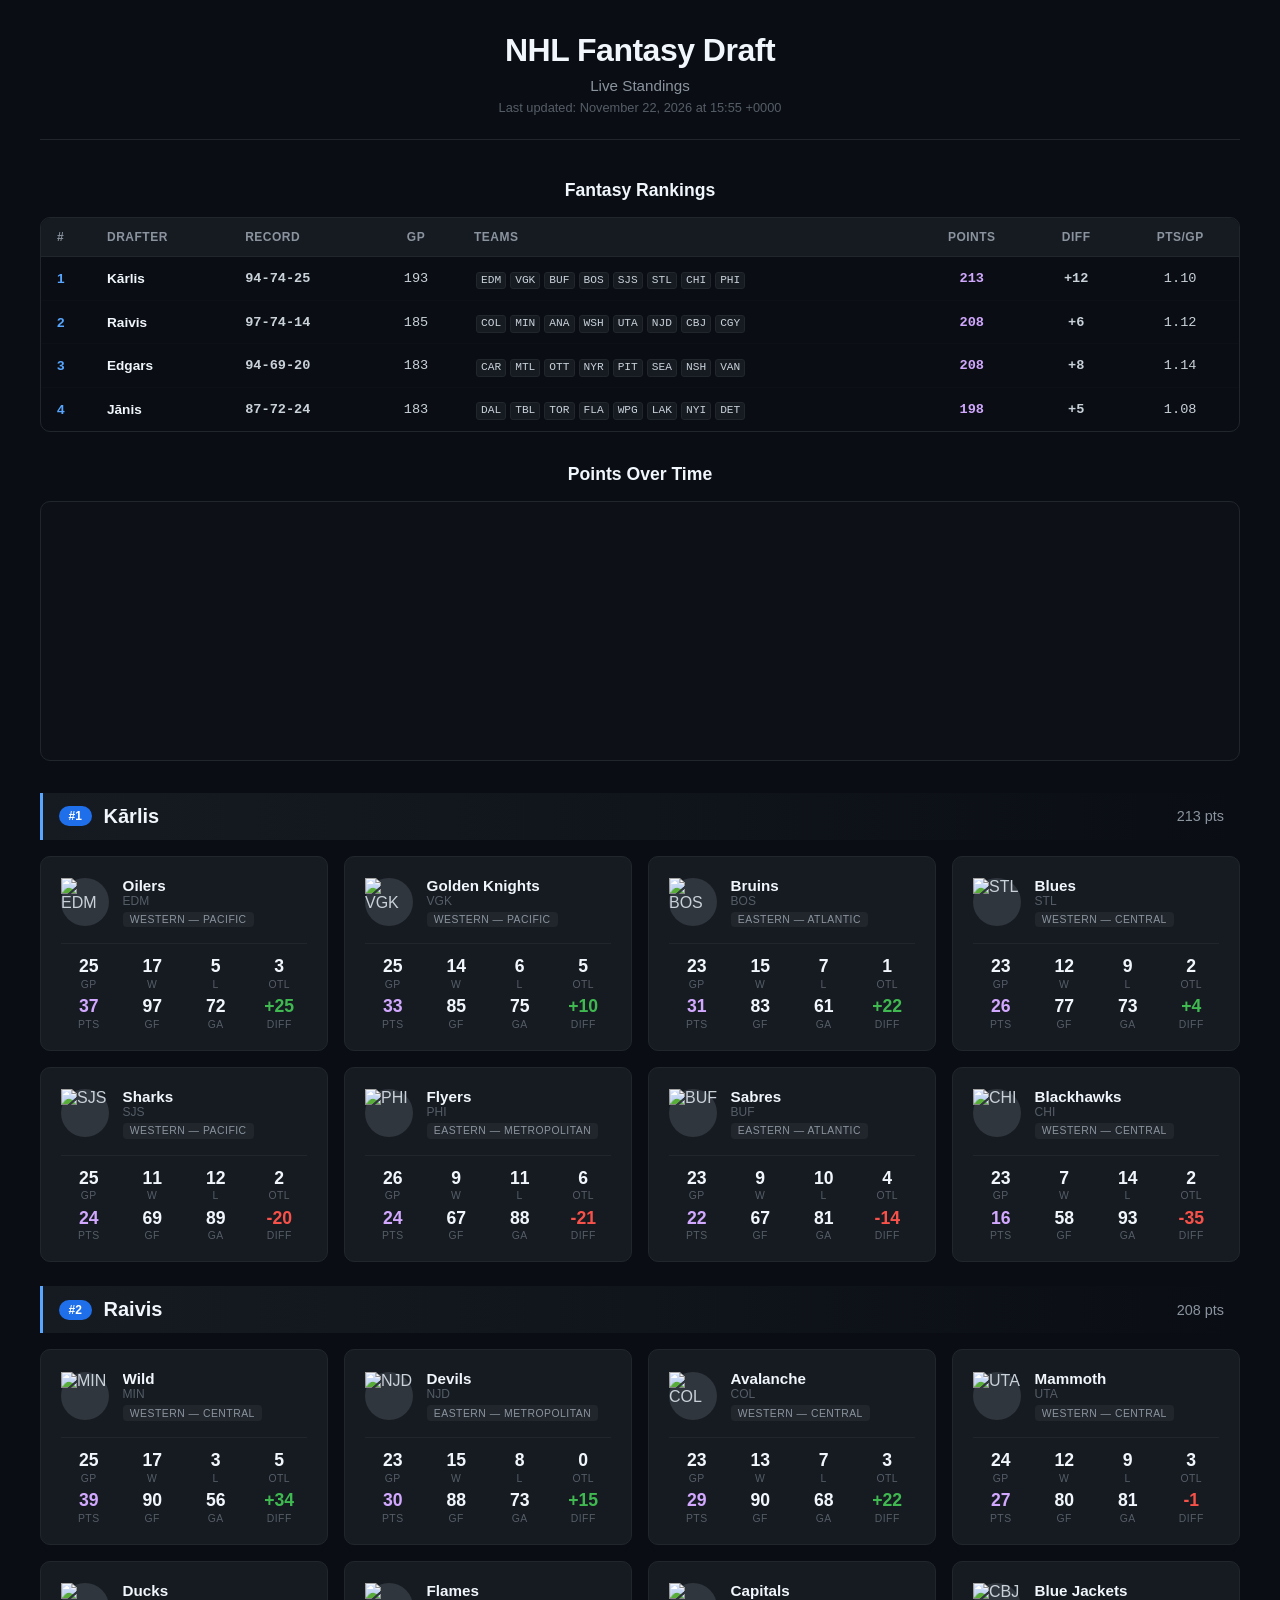
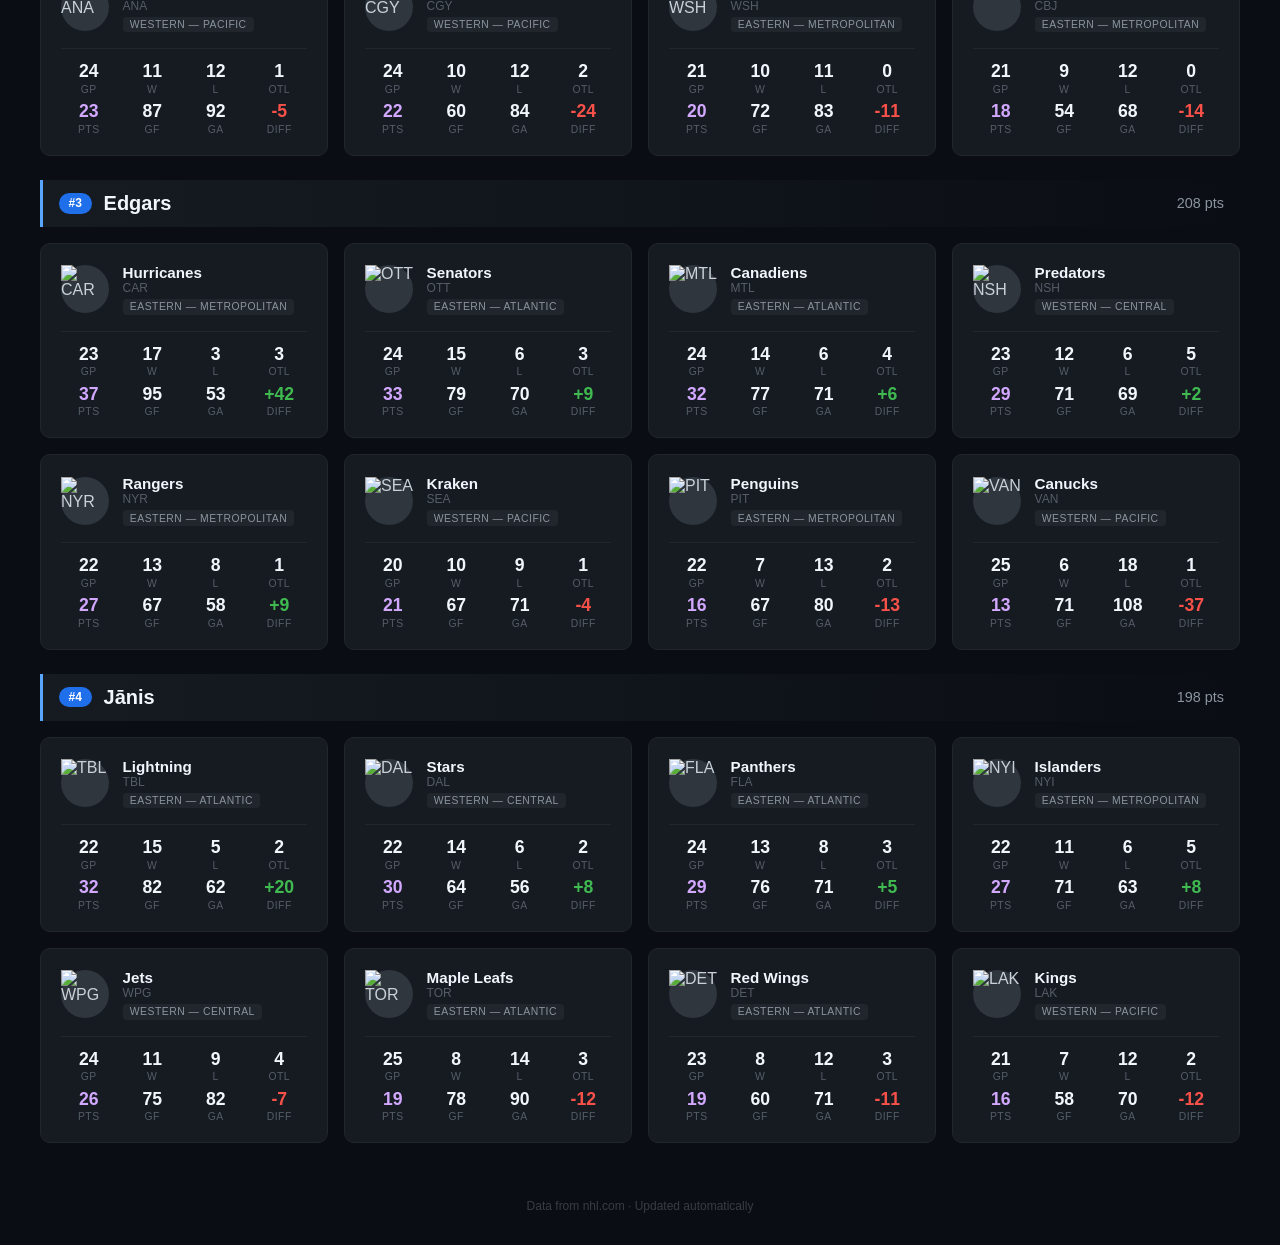
==== commit a0dc1353: "Update standings" ====
--- a/index.html
+++ b/index.html
@@ -11,7 +11,7 @@
         <header>
             <h1>NHL Fantasy Draft</h1>
             <div class="subtitle">Live Standings</div>
-            <div class="update-time">Last updated: November 21, 2026 at 15:53 +0000</div>
+            <div class="update-time">Last updated: November 22, 2026 at 15:55 +0000</div>
         </header>
 
         <div class="records-section">
@@ -32,40 +32,40 @@
                     </thead>
                     <tbody>                        <tr>
                             <td class="rank-col">1</td>
-                            <td class="drafter-col">Raivis</td>
-                            <td class="record-col">95-71-12</td>
-                            <td class="gp-col">178</td>
-                            <td class="teams-col"><span class="team-badge">COL</span><span class="team-badge">MIN</span><span class="team-badge">ANA</span><span class="team-badge">WSH</span><span class="team-badge">UTA</span><span class="team-badge">NJD</span><span class="team-badge">CBJ</span><span class="team-badge">CGY</span></td>
-                            <td class="pts-col">202</td>
-                            <td class="diff-col">0</td>
-                            <td class="ppg-col">1.13</td>
+                            <td class="drafter-col">Kārlis</td>
+                            <td class="record-col">94-74-25</td>
+                            <td class="gp-col">193</td>
+                            <td class="teams-col"><span class="team-badge">EDM</span><span class="team-badge">VGK</span><span class="team-badge">BUF</span><span class="team-badge">BOS</span><span class="team-badge">SJS</span><span class="team-badge">STL</span><span class="team-badge">CHI</span><span class="team-badge">PHI</span></td>
+                            <td class="pts-col">213</td>
+                            <td class="diff-col">+12</td>
+                            <td class="ppg-col">1.10</td>
                         </tr>                        <tr>
                             <td class="rank-col">2</td>
-                            <td class="drafter-col">Kārlis</td>
-                            <td class="record-col">88-72-25</td>
+                            <td class="drafter-col">Raivis</td>
+                            <td class="record-col">97-74-14</td>
                             <td class="gp-col">185</td>
-                            <td class="teams-col"><span class="team-badge">EDM</span><span class="team-badge">VGK</span><span class="team-badge">BUF</span><span class="team-badge">BOS</span><span class="team-badge">SJS</span><span class="team-badge">STL</span><span class="team-badge">CHI</span><span class="team-badge">PHI</span></td>
-                            <td class="pts-col">201</td>
-                            <td class="diff-col">0</td>
-                            <td class="ppg-col">1.09</td>
+                            <td class="teams-col"><span class="team-badge">COL</span><span class="team-badge">MIN</span><span class="team-badge">ANA</span><span class="team-badge">WSH</span><span class="team-badge">UTA</span><span class="team-badge">NJD</span><span class="team-badge">CBJ</span><span class="team-badge">CGY</span></td>
+                            <td class="pts-col">208</td>
+                            <td class="diff-col">+6</td>
+                            <td class="ppg-col">1.12</td>
                         </tr>                        <tr>
                             <td class="rank-col">3</td>
                             <td class="drafter-col">Edgars</td>
-                            <td class="record-col">90-66-20</td>
-                            <td class="gp-col">176</td>
+                            <td class="record-col">94-69-20</td>
+                            <td class="gp-col">183</td>
                             <td class="teams-col"><span class="team-badge">CAR</span><span class="team-badge">MTL</span><span class="team-badge">OTT</span><span class="team-badge">NYR</span><span class="team-badge">PIT</span><span class="team-badge">SEA</span><span class="team-badge">NSH</span><span class="team-badge">VAN</span></td>
-                            <td class="pts-col">200</td>
-                            <td class="diff-col">0</td>
+                            <td class="pts-col">208</td>
+                            <td class="diff-col">+8</td>
                             <td class="ppg-col">1.14</td>
                         </tr>                        <tr>
                             <td class="rank-col">4</td>
                             <td class="drafter-col">Jānis</td>
-                            <td class="record-col">85-69-23</td>
-                            <td class="gp-col">177</td>
+                            <td class="record-col">87-72-24</td>
+                            <td class="gp-col">183</td>
                             <td class="teams-col"><span class="team-badge">DAL</span><span class="team-badge">TBL</span><span class="team-badge">TOR</span><span class="team-badge">FLA</span><span class="team-badge">WPG</span><span class="team-badge">LAK</span><span class="team-badge">NYI</span><span class="team-badge">DET</span></td>
-                            <td class="pts-col">193</td>
-                            <td class="diff-col">0</td>
-                            <td class="ppg-col">1.09</td>
+                            <td class="pts-col">198</td>
+                            <td class="diff-col">+5</td>
+                            <td class="ppg-col">1.08</td>
                         </tr>                    </tbody>
                 </table>
             </div>
@@ -79,29 +79,293 @@
         </div>        <details class="drafter-section" open>
             <summary class="drafter-header">
                 <span class="rank-badge">#1</span>
-                <h2>Raivis</h2>
-                <span class="total-pts">202 pts</span>
+                <h2>Kārlis</h2>
+                <span class="total-pts">213 pts</span>
             </summary>
             <div class="teams-grid">                <div class="team-card">
                     <div class="team-card-top">
-                        <div class="logo-circle">                        <img src="https://assets.nhle.com/logos/nhl/svg/MIN_light.svg" alt="MIN" class="team-logo">                        </div>
-                        <div class="team-info">
-                            <div class="team-name">Wild</div>
-                            <div class="team-abbrev">MIN</div>
+                        <div class="logo-circle">                        <img src="https://assets.nhle.com/logos/nhl/svg/EDM_light.svg" alt="EDM" class="team-logo">                        </div>
+                        <div class="team-info">
+                            <div class="team-name">Oilers</div>
+                            <div class="team-abbrev">EDM</div>
+                            <span class="division-tag">Western — Pacific</span>
+                        </div>
+                    </div>
+                    <div class="stats-row">
+                        <div class="stat">
+                            <div class="stat-value">25</div>
+                            <div class="stat-label">GP</div>
+                        </div>
+                        <div class="stat">
+                            <div class="stat-value">17</div>
+                            <div class="stat-label">W</div>
+                        </div>
+                        <div class="stat">
+                            <div class="stat-value">5</div>
+                            <div class="stat-label">L</div>
+                        </div>
+                        <div class="stat">
+                            <div class="stat-value">3</div>
+                            <div class="stat-label">OTL</div>
+                        </div>
+                    </div>
+                    <div class="stats-row" style="border-top:none;margin-top:0;padding-top:0.4rem;">
+                        <div class="stat">
+                            <div class="stat-value" style="color:#d2a8ff;">37</div>
+                            <div class="stat-label">PTS</div>
+                        </div>
+                        <div class="stat">
+                            <div class="stat-value">97</div>
+                            <div class="stat-label">GF</div>
+                        </div>
+                        <div class="stat">
+                            <div class="stat-value">72</div>
+                            <div class="stat-label">GA</div>
+                        </div>                        <div class="stat">
+                            <div class="stat-value positive">+25</div>
+                            <div class="stat-label">DIFF</div>
+                        </div>
+                    </div>
+                </div>                <div class="team-card">
+                    <div class="team-card-top">
+                        <div class="logo-circle">                        <img src="https://assets.nhle.com/logos/nhl/svg/VGK_light.svg" alt="VGK" class="team-logo">                        </div>
+                        <div class="team-info">
+                            <div class="team-name">Golden Knights</div>
+                            <div class="team-abbrev">VGK</div>
+                            <span class="division-tag">Western — Pacific</span>
+                        </div>
+                    </div>
+                    <div class="stats-row">
+                        <div class="stat">
+                            <div class="stat-value">25</div>
+                            <div class="stat-label">GP</div>
+                        </div>
+                        <div class="stat">
+                            <div class="stat-value">14</div>
+                            <div class="stat-label">W</div>
+                        </div>
+                        <div class="stat">
+                            <div class="stat-value">6</div>
+                            <div class="stat-label">L</div>
+                        </div>
+                        <div class="stat">
+                            <div class="stat-value">5</div>
+                            <div class="stat-label">OTL</div>
+                        </div>
+                    </div>
+                    <div class="stats-row" style="border-top:none;margin-top:0;padding-top:0.4rem;">
+                        <div class="stat">
+                            <div class="stat-value" style="color:#d2a8ff;">33</div>
+                            <div class="stat-label">PTS</div>
+                        </div>
+                        <div class="stat">
+                            <div class="stat-value">85</div>
+                            <div class="stat-label">GF</div>
+                        </div>
+                        <div class="stat">
+                            <div class="stat-value">75</div>
+                            <div class="stat-label">GA</div>
+                        </div>                        <div class="stat">
+                            <div class="stat-value positive">+10</div>
+                            <div class="stat-label">DIFF</div>
+                        </div>
+                    </div>
+                </div>                <div class="team-card">
+                    <div class="team-card-top">
+                        <div class="logo-circle">                        <img src="https://assets.nhle.com/logos/nhl/svg/BOS_light.svg" alt="BOS" class="team-logo">                        </div>
+                        <div class="team-info">
+                            <div class="team-name">Bruins</div>
+                            <div class="team-abbrev">BOS</div>
+                            <span class="division-tag">Eastern — Atlantic</span>
+                        </div>
+                    </div>
+                    <div class="stats-row">
+                        <div class="stat">
+                            <div class="stat-value">23</div>
+                            <div class="stat-label">GP</div>
+                        </div>
+                        <div class="stat">
+                            <div class="stat-value">15</div>
+                            <div class="stat-label">W</div>
+                        </div>
+                        <div class="stat">
+                            <div class="stat-value">7</div>
+                            <div class="stat-label">L</div>
+                        </div>
+                        <div class="stat">
+                            <div class="stat-value">1</div>
+                            <div class="stat-label">OTL</div>
+                        </div>
+                    </div>
+                    <div class="stats-row" style="border-top:none;margin-top:0;padding-top:0.4rem;">
+                        <div class="stat">
+                            <div class="stat-value" style="color:#d2a8ff;">31</div>
+                            <div class="stat-label">PTS</div>
+                        </div>
+                        <div class="stat">
+                            <div class="stat-value">83</div>
+                            <div class="stat-label">GF</div>
+                        </div>
+                        <div class="stat">
+                            <div class="stat-value">61</div>
+                            <div class="stat-label">GA</div>
+                        </div>                        <div class="stat">
+                            <div class="stat-value positive">+22</div>
+                            <div class="stat-label">DIFF</div>
+                        </div>
+                    </div>
+                </div>                <div class="team-card">
+                    <div class="team-card-top">
+                        <div class="logo-circle">                        <img src="https://assets.nhle.com/logos/nhl/svg/STL_light.svg" alt="STL" class="team-logo">                        </div>
+                        <div class="team-info">
+                            <div class="team-name">Blues</div>
+                            <div class="team-abbrev">STL</div>
                             <span class="division-tag">Western — Central</span>
                         </div>
                     </div>
                     <div class="stats-row">
                         <div class="stat">
-                            <div class="stat-value">24</div>
-                            <div class="stat-label">GP</div>
-                        </div>
-                        <div class="stat">
-                            <div class="stat-value">17</div>
-                            <div class="stat-label">W</div>
-                        </div>
-                        <div class="stat">
-                            <div class="stat-value">3</div>
+                            <div class="stat-value">23</div>
+                            <div class="stat-label">GP</div>
+                        </div>
+                        <div class="stat">
+                            <div class="stat-value">12</div>
+                            <div class="stat-label">W</div>
+                        </div>
+                        <div class="stat">
+                            <div class="stat-value">9</div>
+                            <div class="stat-label">L</div>
+                        </div>
+                        <div class="stat">
+                            <div class="stat-value">2</div>
+                            <div class="stat-label">OTL</div>
+                        </div>
+                    </div>
+                    <div class="stats-row" style="border-top:none;margin-top:0;padding-top:0.4rem;">
+                        <div class="stat">
+                            <div class="stat-value" style="color:#d2a8ff;">26</div>
+                            <div class="stat-label">PTS</div>
+                        </div>
+                        <div class="stat">
+                            <div class="stat-value">77</div>
+                            <div class="stat-label">GF</div>
+                        </div>
+                        <div class="stat">
+                            <div class="stat-value">73</div>
+                            <div class="stat-label">GA</div>
+                        </div>                        <div class="stat">
+                            <div class="stat-value positive">+4</div>
+                            <div class="stat-label">DIFF</div>
+                        </div>
+                    </div>
+                </div>                <div class="team-card">
+                    <div class="team-card-top">
+                        <div class="logo-circle">                        <img src="https://assets.nhle.com/logos/nhl/svg/SJS_light.svg" alt="SJS" class="team-logo">                        </div>
+                        <div class="team-info">
+                            <div class="team-name">Sharks</div>
+                            <div class="team-abbrev">SJS</div>
+                            <span class="division-tag">Western — Pacific</span>
+                        </div>
+                    </div>
+                    <div class="stats-row">
+                        <div class="stat">
+                            <div class="stat-value">25</div>
+                            <div class="stat-label">GP</div>
+                        </div>
+                        <div class="stat">
+                            <div class="stat-value">11</div>
+                            <div class="stat-label">W</div>
+                        </div>
+                        <div class="stat">
+                            <div class="stat-value">12</div>
+                            <div class="stat-label">L</div>
+                        </div>
+                        <div class="stat">
+                            <div class="stat-value">2</div>
+                            <div class="stat-label">OTL</div>
+                        </div>
+                    </div>
+                    <div class="stats-row" style="border-top:none;margin-top:0;padding-top:0.4rem;">
+                        <div class="stat">
+                            <div class="stat-value" style="color:#d2a8ff;">24</div>
+                            <div class="stat-label">PTS</div>
+                        </div>
+                        <div class="stat">
+                            <div class="stat-value">69</div>
+                            <div class="stat-label">GF</div>
+                        </div>
+                        <div class="stat">
+                            <div class="stat-value">89</div>
+                            <div class="stat-label">GA</div>
+                        </div>                        <div class="stat">
+                            <div class="stat-value negative">-20</div>
+                            <div class="stat-label">DIFF</div>
+                        </div>
+                    </div>
+                </div>                <div class="team-card">
+                    <div class="team-card-top">
+                        <div class="logo-circle">                        <img src="https://assets.nhle.com/logos/nhl/svg/PHI_light.svg" alt="PHI" class="team-logo">                        </div>
+                        <div class="team-info">
+                            <div class="team-name">Flyers</div>
+                            <div class="team-abbrev">PHI</div>
+                            <span class="division-tag">Eastern — Metropolitan</span>
+                        </div>
+                    </div>
+                    <div class="stats-row">
+                        <div class="stat">
+                            <div class="stat-value">26</div>
+                            <div class="stat-label">GP</div>
+                        </div>
+                        <div class="stat">
+                            <div class="stat-value">9</div>
+                            <div class="stat-label">W</div>
+                        </div>
+                        <div class="stat">
+                            <div class="stat-value">11</div>
+                            <div class="stat-label">L</div>
+                        </div>
+                        <div class="stat">
+                            <div class="stat-value">6</div>
+                            <div class="stat-label">OTL</div>
+                        </div>
+                    </div>
+                    <div class="stats-row" style="border-top:none;margin-top:0;padding-top:0.4rem;">
+                        <div class="stat">
+                            <div class="stat-value" style="color:#d2a8ff;">24</div>
+                            <div class="stat-label">PTS</div>
+                        </div>
+                        <div class="stat">
+                            <div class="stat-value">67</div>
+                            <div class="stat-label">GF</div>
+                        </div>
+                        <div class="stat">
+                            <div class="stat-value">88</div>
+                            <div class="stat-label">GA</div>
+                        </div>                        <div class="stat">
+                            <div class="stat-value negative">-21</div>
+                            <div class="stat-label">DIFF</div>
+                        </div>
+                    </div>
+                </div>                <div class="team-card">
+                    <div class="team-card-top">
+                        <div class="logo-circle">                        <img src="https://assets.nhle.com/logos/nhl/svg/BUF_light.svg" alt="BUF" class="team-logo">                        </div>
+                        <div class="team-info">
+                            <div class="team-name">Sabres</div>
+                            <div class="team-abbrev">BUF</div>
+                            <span class="division-tag">Eastern — Atlantic</span>
+                        </div>
+                    </div>
+                    <div class="stats-row">
+                        <div class="stat">
+                            <div class="stat-value">23</div>
+                            <div class="stat-label">GP</div>
+                        </div>
+                        <div class="stat">
+                            <div class="stat-value">9</div>
+                            <div class="stat-label">W</div>
+                        </div>
+                        <div class="stat">
+                            <div class="stat-value">10</div>
                             <div class="stat-label">L</div>
                         </div>
                         <div class="stat">
@@ -111,309 +375,45 @@
                     </div>
                     <div class="stats-row" style="border-top:none;margin-top:0;padding-top:0.4rem;">
                         <div class="stat">
-                            <div class="stat-value" style="color:#d2a8ff;">38</div>
-                            <div class="stat-label">PTS</div>
-                        </div>
-                        <div class="stat">
-                            <div class="stat-value">87</div>
-                            <div class="stat-label">GF</div>
-                        </div>
-                        <div class="stat">
-                            <div class="stat-value">52</div>
-                            <div class="stat-label">GA</div>
-                        </div>                        <div class="stat">
-                            <div class="stat-value positive">+35</div>
-                            <div class="stat-label">DIFF</div>
-                        </div>
-                    </div>
-                </div>                <div class="team-card">
-                    <div class="team-card-top">
-                        <div class="logo-circle">                        <img src="https://assets.nhle.com/logos/nhl/svg/NJD_light.svg" alt="NJD" class="team-logo">                        </div>
-                        <div class="team-info">
-                            <div class="team-name">Devils</div>
-                            <div class="team-abbrev">NJD</div>
-                            <span class="division-tag">Eastern — Metropolitan</span>
-                        </div>
-                    </div>
-                    <div class="stats-row">
-                        <div class="stat">
-                            <div class="stat-value">22</div>
-                            <div class="stat-label">GP</div>
-                        </div>
-                        <div class="stat">
-                            <div class="stat-value">15</div>
-                            <div class="stat-label">W</div>
+                            <div class="stat-value" style="color:#d2a8ff;">22</div>
+                            <div class="stat-label">PTS</div>
+                        </div>
+                        <div class="stat">
+                            <div class="stat-value">67</div>
+                            <div class="stat-label">GF</div>
+                        </div>
+                        <div class="stat">
+                            <div class="stat-value">81</div>
+                            <div class="stat-label">GA</div>
+                        </div>                        <div class="stat">
+                            <div class="stat-value negative">-14</div>
+                            <div class="stat-label">DIFF</div>
+                        </div>
+                    </div>
+                </div>                <div class="team-card">
+                    <div class="team-card-top">
+                        <div class="logo-circle">                        <img src="https://assets.nhle.com/logos/nhl/svg/CHI_light.svg" alt="CHI" class="team-logo">                        </div>
+                        <div class="team-info">
+                            <div class="team-name">Blackhawks</div>
+                            <div class="team-abbrev">CHI</div>
+                            <span class="division-tag">Western — Central</span>
+                        </div>
+                    </div>
+                    <div class="stats-row">
+                        <div class="stat">
+                            <div class="stat-value">23</div>
+                            <div class="stat-label">GP</div>
                         </div>
                         <div class="stat">
                             <div class="stat-value">7</div>
-                            <div class="stat-label">L</div>
-                        </div>
-                        <div class="stat">
-                            <div class="stat-value">0</div>
-                            <div class="stat-label">OTL</div>
-                        </div>
-                    </div>
-                    <div class="stats-row" style="border-top:none;margin-top:0;padding-top:0.4rem;">
-                        <div class="stat">
-                            <div class="stat-value" style="color:#d2a8ff;">30</div>
-                            <div class="stat-label">PTS</div>
-                        </div>
-                        <div class="stat">
-                            <div class="stat-value">82</div>
-                            <div class="stat-label">GF</div>
-                        </div>
-                        <div class="stat">
-                            <div class="stat-value">64</div>
-                            <div class="stat-label">GA</div>
-                        </div>                        <div class="stat">
-                            <div class="stat-value positive">+18</div>
-                            <div class="stat-label">DIFF</div>
-                        </div>
-                    </div>
-                </div>                <div class="team-card">
-                    <div class="team-card-top">
-                        <div class="logo-circle">                        <img src="https://assets.nhle.com/logos/nhl/svg/COL_light.svg" alt="COL" class="team-logo">                        </div>
-                        <div class="team-info">
-                            <div class="team-name">Avalanche</div>
-                            <div class="team-abbrev">COL</div>
-                            <span class="division-tag">Western — Central</span>
-                        </div>
-                    </div>
-                    <div class="stats-row">
-                        <div class="stat">
-                            <div class="stat-value">23</div>
-                            <div class="stat-label">GP</div>
-                        </div>
-                        <div class="stat">
-                            <div class="stat-value">13</div>
-                            <div class="stat-label">W</div>
-                        </div>
-                        <div class="stat">
-                            <div class="stat-value">7</div>
-                            <div class="stat-label">L</div>
-                        </div>
-                        <div class="stat">
-                            <div class="stat-value">3</div>
-                            <div class="stat-label">OTL</div>
-                        </div>
-                    </div>
-                    <div class="stats-row" style="border-top:none;margin-top:0;padding-top:0.4rem;">
-                        <div class="stat">
-                            <div class="stat-value" style="color:#d2a8ff;">29</div>
-                            <div class="stat-label">PTS</div>
-                        </div>
-                        <div class="stat">
-                            <div class="stat-value">90</div>
-                            <div class="stat-label">GF</div>
-                        </div>
-                        <div class="stat">
-                            <div class="stat-value">68</div>
-                            <div class="stat-label">GA</div>
-                        </div>                        <div class="stat">
-                            <div class="stat-value positive">+22</div>
-                            <div class="stat-label">DIFF</div>
-                        </div>
-                    </div>
-                </div>                <div class="team-card">
-                    <div class="team-card-top">
-                        <div class="logo-circle">                        <img src="https://assets.nhle.com/logos/nhl/svg/UTA_light.svg" alt="UTA" class="team-logo">                        </div>
-                        <div class="team-info">
-                            <div class="team-name">Mammoth</div>
-                            <div class="team-abbrev">UTA</div>
-                            <span class="division-tag">Western — Central</span>
-                        </div>
-                    </div>
-                    <div class="stats-row">
-                        <div class="stat">
-                            <div class="stat-value">23</div>
-                            <div class="stat-label">GP</div>
-                        </div>
-                        <div class="stat">
-                            <div class="stat-value">11</div>
-                            <div class="stat-label">W</div>
-                        </div>
-                        <div class="stat">
-                            <div class="stat-value">9</div>
-                            <div class="stat-label">L</div>
-                        </div>
-                        <div class="stat">
-                            <div class="stat-value">3</div>
-                            <div class="stat-label">OTL</div>
-                        </div>
-                    </div>
-                    <div class="stats-row" style="border-top:none;margin-top:0;padding-top:0.4rem;">
-                        <div class="stat">
-                            <div class="stat-value" style="color:#d2a8ff;">25</div>
-                            <div class="stat-label">PTS</div>
-                        </div>
-                        <div class="stat">
-                            <div class="stat-value">77</div>
-                            <div class="stat-label">GF</div>
-                        </div>
-                        <div class="stat">
-                            <div class="stat-value">79</div>
-                            <div class="stat-label">GA</div>
-                        </div>                        <div class="stat">
-                            <div class="stat-value negative">-2</div>
-                            <div class="stat-label">DIFF</div>
-                        </div>
-                    </div>
-                </div>                <div class="team-card">
-                    <div class="team-card-top">
-                        <div class="logo-circle">                        <img src="https://assets.nhle.com/logos/nhl/svg/ANA_light.svg" alt="ANA" class="team-logo">                        </div>
-                        <div class="team-info">
-                            <div class="team-name">Ducks</div>
-                            <div class="team-abbrev">ANA</div>
-                            <span class="division-tag">Western — Pacific</span>
-                        </div>
-                    </div>
-                    <div class="stats-row">
-                        <div class="stat">
-                            <div class="stat-value">23</div>
-                            <div class="stat-label">GP</div>
-                        </div>
-                        <div class="stat">
-                            <div class="stat-value">11</div>
-                            <div class="stat-label">W</div>
-                        </div>
-                        <div class="stat">
-                            <div class="stat-value">11</div>
-                            <div class="stat-label">L</div>
-                        </div>
-                        <div class="stat">
-                            <div class="stat-value">1</div>
-                            <div class="stat-label">OTL</div>
-                        </div>
-                    </div>
-                    <div class="stats-row" style="border-top:none;margin-top:0;padding-top:0.4rem;">
-                        <div class="stat">
-                            <div class="stat-value" style="color:#d2a8ff;">23</div>
-                            <div class="stat-label">PTS</div>
-                        </div>
-                        <div class="stat">
-                            <div class="stat-value">85</div>
-                            <div class="stat-label">GF</div>
-                        </div>
-                        <div class="stat">
-                            <div class="stat-value">89</div>
-                            <div class="stat-label">GA</div>
-                        </div>                        <div class="stat">
-                            <div class="stat-value negative">-4</div>
-                            <div class="stat-label">DIFF</div>
-                        </div>
-                    </div>
-                </div>                <div class="team-card">
-                    <div class="team-card-top">
-                        <div class="logo-circle">                        <img src="https://assets.nhle.com/logos/nhl/svg/CGY_light.svg" alt="CGY" class="team-logo">                        </div>
-                        <div class="team-info">
-                            <div class="team-name">Flames</div>
-                            <div class="team-abbrev">CGY</div>
-                            <span class="division-tag">Western — Pacific</span>
-                        </div>
-                    </div>
-                    <div class="stats-row">
-                        <div class="stat">
-                            <div class="stat-value">23</div>
-                            <div class="stat-label">GP</div>
-                        </div>
-                        <div class="stat">
-                            <div class="stat-value">10</div>
-                            <div class="stat-label">W</div>
-                        </div>
-                        <div class="stat">
-                            <div class="stat-value">12</div>
-                            <div class="stat-label">L</div>
-                        </div>
-                        <div class="stat">
-                            <div class="stat-value">1</div>
-                            <div class="stat-label">OTL</div>
-                        </div>
-                    </div>
-                    <div class="stats-row" style="border-top:none;margin-top:0;padding-top:0.4rem;">
-                        <div class="stat">
-                            <div class="stat-value" style="color:#d2a8ff;">21</div>
-                            <div class="stat-label">PTS</div>
-                        </div>
-                        <div class="stat">
-                            <div class="stat-value">57</div>
-                            <div class="stat-label">GF</div>
-                        </div>
-                        <div class="stat">
-                            <div class="stat-value">80</div>
-                            <div class="stat-label">GA</div>
-                        </div>                        <div class="stat">
-                            <div class="stat-value negative">-23</div>
-                            <div class="stat-label">DIFF</div>
-                        </div>
-                    </div>
-                </div>                <div class="team-card">
-                    <div class="team-card-top">
-                        <div class="logo-circle">                        <img src="https://assets.nhle.com/logos/nhl/svg/WSH_secondary_light.svg" alt="WSH" class="team-logo">                        </div>
-                        <div class="team-info">
-                            <div class="team-name">Capitals</div>
-                            <div class="team-abbrev">WSH</div>
-                            <span class="division-tag">Eastern — Metropolitan</span>
-                        </div>
-                    </div>
-                    <div class="stats-row">
-                        <div class="stat">
-                            <div class="stat-value">20</div>
-                            <div class="stat-label">GP</div>
-                        </div>
-                        <div class="stat">
-                            <div class="stat-value">10</div>
-                            <div class="stat-label">W</div>
-                        </div>
-                        <div class="stat">
-                            <div class="stat-value">10</div>
-                            <div class="stat-label">L</div>
-                        </div>
-                        <div class="stat">
-                            <div class="stat-value">0</div>
-                            <div class="stat-label">OTL</div>
-                        </div>
-                    </div>
-                    <div class="stats-row" style="border-top:none;margin-top:0;padding-top:0.4rem;">
-                        <div class="stat">
-                            <div class="stat-value" style="color:#d2a8ff;">20</div>
-                            <div class="stat-label">PTS</div>
-                        </div>
-                        <div class="stat">
-                            <div class="stat-value">67</div>
-                            <div class="stat-label">GF</div>
-                        </div>
-                        <div class="stat">
-                            <div class="stat-value">76</div>
-                            <div class="stat-label">GA</div>
-                        </div>                        <div class="stat">
-                            <div class="stat-value negative">-9</div>
-                            <div class="stat-label">DIFF</div>
-                        </div>
-                    </div>
-                </div>                <div class="team-card">
-                    <div class="team-card-top">
-                        <div class="logo-circle">                        <img src="https://assets.nhle.com/logos/nhl/svg/CBJ_light.svg" alt="CBJ" class="team-logo">                        </div>
-                        <div class="team-info">
-                            <div class="team-name">Blue Jackets</div>
-                            <div class="team-abbrev">CBJ</div>
-                            <span class="division-tag">Eastern — Metropolitan</span>
-                        </div>
-                    </div>
-                    <div class="stats-row">
-                        <div class="stat">
-                            <div class="stat-value">20</div>
-                            <div class="stat-label">GP</div>
-                        </div>
-                        <div class="stat">
-                            <div class="stat-value">8</div>
-                            <div class="stat-label">W</div>
-                        </div>
-                        <div class="stat">
-                            <div class="stat-value">12</div>
-                            <div class="stat-label">L</div>
-                        </div>
-                        <div class="stat">
-                            <div class="stat-value">0</div>
+                            <div class="stat-label">W</div>
+                        </div>
+                        <div class="stat">
+                            <div class="stat-value">14</div>
+                            <div class="stat-label">L</div>
+                        </div>
+                        <div class="stat">
+                            <div class="stat-value">2</div>
                             <div class="stat-label">OTL</div>
                         </div>
                     </div>
@@ -423,14 +423,14 @@
                             <div class="stat-label">PTS</div>
                         </div>
                         <div class="stat">
-                            <div class="stat-value">50</div>
-                            <div class="stat-label">GF</div>
-                        </div>
-                        <div class="stat">
-                            <div class="stat-value">65</div>
-                            <div class="stat-label">GA</div>
-                        </div>                        <div class="stat">
-                            <div class="stat-value negative">-15</div>
+                            <div class="stat-value">58</div>
+                            <div class="stat-label">GF</div>
+                        </div>
+                        <div class="stat">
+                            <div class="stat-value">93</div>
+                            <div class="stat-label">GA</div>
+                        </div>                        <div class="stat">
+                            <div class="stat-value negative">-35</div>
                             <div class="stat-label">DIFF</div>
                         </div>
                     </div>
@@ -438,15 +438,191 @@
         </details>        <details class="drafter-section" open>
             <summary class="drafter-header">
                 <span class="rank-badge">#2</span>
-                <h2>Kārlis</h2>
-                <span class="total-pts">201 pts</span>
+                <h2>Raivis</h2>
+                <span class="total-pts">208 pts</span>
             </summary>
             <div class="teams-grid">                <div class="team-card">
                     <div class="team-card-top">
-                        <div class="logo-circle">                        <img src="https://assets.nhle.com/logos/nhl/svg/EDM_light.svg" alt="EDM" class="team-logo">                        </div>
-                        <div class="team-info">
-                            <div class="team-name">Oilers</div>
-                            <div class="team-abbrev">EDM</div>
+                        <div class="logo-circle">                        <img src="https://assets.nhle.com/logos/nhl/svg/MIN_light.svg" alt="MIN" class="team-logo">                        </div>
+                        <div class="team-info">
+                            <div class="team-name">Wild</div>
+                            <div class="team-abbrev">MIN</div>
+                            <span class="division-tag">Western — Central</span>
+                        </div>
+                    </div>
+                    <div class="stats-row">
+                        <div class="stat">
+                            <div class="stat-value">25</div>
+                            <div class="stat-label">GP</div>
+                        </div>
+                        <div class="stat">
+                            <div class="stat-value">17</div>
+                            <div class="stat-label">W</div>
+                        </div>
+                        <div class="stat">
+                            <div class="stat-value">3</div>
+                            <div class="stat-label">L</div>
+                        </div>
+                        <div class="stat">
+                            <div class="stat-value">5</div>
+                            <div class="stat-label">OTL</div>
+                        </div>
+                    </div>
+                    <div class="stats-row" style="border-top:none;margin-top:0;padding-top:0.4rem;">
+                        <div class="stat">
+                            <div class="stat-value" style="color:#d2a8ff;">39</div>
+                            <div class="stat-label">PTS</div>
+                        </div>
+                        <div class="stat">
+                            <div class="stat-value">90</div>
+                            <div class="stat-label">GF</div>
+                        </div>
+                        <div class="stat">
+                            <div class="stat-value">56</div>
+                            <div class="stat-label">GA</div>
+                        </div>                        <div class="stat">
+                            <div class="stat-value positive">+34</div>
+                            <div class="stat-label">DIFF</div>
+                        </div>
+                    </div>
+                </div>                <div class="team-card">
+                    <div class="team-card-top">
+                        <div class="logo-circle">                        <img src="https://assets.nhle.com/logos/nhl/svg/NJD_light.svg" alt="NJD" class="team-logo">                        </div>
+                        <div class="team-info">
+                            <div class="team-name">Devils</div>
+                            <div class="team-abbrev">NJD</div>
+                            <span class="division-tag">Eastern — Metropolitan</span>
+                        </div>
+                    </div>
+                    <div class="stats-row">
+                        <div class="stat">
+                            <div class="stat-value">23</div>
+                            <div class="stat-label">GP</div>
+                        </div>
+                        <div class="stat">
+                            <div class="stat-value">15</div>
+                            <div class="stat-label">W</div>
+                        </div>
+                        <div class="stat">
+                            <div class="stat-value">8</div>
+                            <div class="stat-label">L</div>
+                        </div>
+                        <div class="stat">
+                            <div class="stat-value">0</div>
+                            <div class="stat-label">OTL</div>
+                        </div>
+                    </div>
+                    <div class="stats-row" style="border-top:none;margin-top:0;padding-top:0.4rem;">
+                        <div class="stat">
+                            <div class="stat-value" style="color:#d2a8ff;">30</div>
+                            <div class="stat-label">PTS</div>
+                        </div>
+                        <div class="stat">
+                            <div class="stat-value">88</div>
+                            <div class="stat-label">GF</div>
+                        </div>
+                        <div class="stat">
+                            <div class="stat-value">73</div>
+                            <div class="stat-label">GA</div>
+                        </div>                        <div class="stat">
+                            <div class="stat-value positive">+15</div>
+                            <div class="stat-label">DIFF</div>
+                        </div>
+                    </div>
+                </div>                <div class="team-card">
+                    <div class="team-card-top">
+                        <div class="logo-circle">                        <img src="https://assets.nhle.com/logos/nhl/svg/COL_light.svg" alt="COL" class="team-logo">                        </div>
+                        <div class="team-info">
+                            <div class="team-name">Avalanche</div>
+                            <div class="team-abbrev">COL</div>
+                            <span class="division-tag">Western — Central</span>
+                        </div>
+                    </div>
+                    <div class="stats-row">
+                        <div class="stat">
+                            <div class="stat-value">23</div>
+                            <div class="stat-label">GP</div>
+                        </div>
+                        <div class="stat">
+                            <div class="stat-value">13</div>
+                            <div class="stat-label">W</div>
+                        </div>
+                        <div class="stat">
+                            <div class="stat-value">7</div>
+                            <div class="stat-label">L</div>
+                        </div>
+                        <div class="stat">
+                            <div class="stat-value">3</div>
+                            <div class="stat-label">OTL</div>
+                        </div>
+                    </div>
+                    <div class="stats-row" style="border-top:none;margin-top:0;padding-top:0.4rem;">
+                        <div class="stat">
+                            <div class="stat-value" style="color:#d2a8ff;">29</div>
+                            <div class="stat-label">PTS</div>
+                        </div>
+                        <div class="stat">
+                            <div class="stat-value">90</div>
+                            <div class="stat-label">GF</div>
+                        </div>
+                        <div class="stat">
+                            <div class="stat-value">68</div>
+                            <div class="stat-label">GA</div>
+                        </div>                        <div class="stat">
+                            <div class="stat-value positive">+22</div>
+                            <div class="stat-label">DIFF</div>
+                        </div>
+                    </div>
+                </div>                <div class="team-card">
+                    <div class="team-card-top">
+                        <div class="logo-circle">                        <img src="https://assets.nhle.com/logos/nhl/svg/UTA_light.svg" alt="UTA" class="team-logo">                        </div>
+                        <div class="team-info">
+                            <div class="team-name">Mammoth</div>
+                            <div class="team-abbrev">UTA</div>
+                            <span class="division-tag">Western — Central</span>
+                        </div>
+                    </div>
+                    <div class="stats-row">
+                        <div class="stat">
+                            <div class="stat-value">24</div>
+                            <div class="stat-label">GP</div>
+                        </div>
+                        <div class="stat">
+                            <div class="stat-value">12</div>
+                            <div class="stat-label">W</div>
+                        </div>
+                        <div class="stat">
+                            <div class="stat-value">9</div>
+                            <div class="stat-label">L</div>
+                        </div>
+                        <div class="stat">
+                            <div class="stat-value">3</div>
+                            <div class="stat-label">OTL</div>
+                        </div>
+                    </div>
+                    <div class="stats-row" style="border-top:none;margin-top:0;padding-top:0.4rem;">
+                        <div class="stat">
+                            <div class="stat-value" style="color:#d2a8ff;">27</div>
+                            <div class="stat-label">PTS</div>
+                        </div>
+                        <div class="stat">
+                            <div class="stat-value">80</div>
+                            <div class="stat-label">GF</div>
+                        </div>
+                        <div class="stat">
+                            <div class="stat-value">81</div>
+                            <div class="stat-label">GA</div>
+                        </div>                        <div class="stat">
+                            <div class="stat-value negative">-1</div>
+                            <div class="stat-label">DIFF</div>
+                        </div>
+                    </div>
+                </div>                <div class="team-card">
+                    <div class="team-card-top">
+                        <div class="logo-circle">                        <img src="https://assets.nhle.com/logos/nhl/svg/ANA_light.svg" alt="ANA" class="team-logo">                        </div>
+                        <div class="team-info">
+                            <div class="team-name">Ducks</div>
+                            <div class="team-abbrev">ANA</div>
                             <span class="division-tag">Western — Pacific</span>
                         </div>
                     </div>
@@ -456,41 +632,41 @@
                             <div class="stat-label">GP</div>
                         </div>
                         <div class="stat">
-                            <div class="stat-value">17</div>
-                            <div class="stat-label">W</div>
-                        </div>
-                        <div class="stat">
-                            <div class="stat-value">4</div>
-                            <div class="stat-label">L</div>
-                        </div>
-                        <div class="stat">
-                            <div class="stat-value">3</div>
-                            <div class="stat-label">OTL</div>
-                        </div>
-                    </div>
-                    <div class="stats-row" style="border-top:none;margin-top:0;padding-top:0.4rem;">
-                        <div class="stat">
-                            <div class="stat-value" style="color:#d2a8ff;">37</div>
-                            <div class="stat-label">PTS</div>
-                        </div>
-                        <div class="stat">
-                            <div class="stat-value">93</div>
-                            <div class="stat-label">GF</div>
-                        </div>
-                        <div class="stat">
-                            <div class="stat-value">65</div>
-                            <div class="stat-label">GA</div>
-                        </div>                        <div class="stat">
-                            <div class="stat-value positive">+28</div>
-                            <div class="stat-label">DIFF</div>
-                        </div>
-                    </div>
-                </div>                <div class="team-card">
-                    <div class="team-card-top">
-                        <div class="logo-circle">                        <img src="https://assets.nhle.com/logos/nhl/svg/VGK_light.svg" alt="VGK" class="team-logo">                        </div>
-                        <div class="team-info">
-                            <div class="team-name">Golden Knights</div>
-                            <div class="team-abbrev">VGK</div>
+                            <div class="stat-value">11</div>
+                            <div class="stat-label">W</div>
+                        </div>
+                        <div class="stat">
+                            <div class="stat-value">12</div>
+                            <div class="stat-label">L</div>
+                        </div>
+                        <div class="stat">
+                            <div class="stat-value">1</div>
+                            <div class="stat-label">OTL</div>
+                        </div>
+                    </div>
+                    <div class="stats-row" style="border-top:none;margin-top:0;padding-top:0.4rem;">
+                        <div class="stat">
+                            <div class="stat-value" style="color:#d2a8ff;">23</div>
+                            <div class="stat-label">PTS</div>
+                        </div>
+                        <div class="stat">
+                            <div class="stat-value">87</div>
+                            <div class="stat-label">GF</div>
+                        </div>
+                        <div class="stat">
+                            <div class="stat-value">92</div>
+                            <div class="stat-label">GA</div>
+                        </div>                        <div class="stat">
+                            <div class="stat-value negative">-5</div>
+                            <div class="stat-label">DIFF</div>
+                        </div>
+                    </div>
+                </div>                <div class="team-card">
+                    <div class="team-card-top">
+                        <div class="logo-circle">                        <img src="https://assets.nhle.com/logos/nhl/svg/CGY_light.svg" alt="CGY" class="team-logo">                        </div>
+                        <div class="team-info">
+                            <div class="team-name">Flames</div>
+                            <div class="team-abbrev">CGY</div>
                             <span class="division-tag">Western — Pacific</span>
                         </div>
                     </div>
@@ -500,296 +676,120 @@
                             <div class="stat-label">GP</div>
                         </div>
                         <div class="stat">
-                            <div class="stat-value">13</div>
-                            <div class="stat-label">W</div>
-                        </div>
-                        <div class="stat">
-                            <div class="stat-value">6</div>
-                            <div class="stat-label">L</div>
-                        </div>
-                        <div class="stat">
-                            <div class="stat-value">5</div>
-                            <div class="stat-label">OTL</div>
-                        </div>
-                    </div>
-                    <div class="stats-row" style="border-top:none;margin-top:0;padding-top:0.4rem;">
-                        <div class="stat">
-                            <div class="stat-value" style="color:#d2a8ff;">31</div>
-                            <div class="stat-label">PTS</div>
-                        </div>
-                        <div class="stat">
-                            <div class="stat-value">80</div>
-                            <div class="stat-label">GF</div>
-                        </div>
-                        <div class="stat">
-                            <div class="stat-value">71</div>
-                            <div class="stat-label">GA</div>
-                        </div>                        <div class="stat">
-                            <div class="stat-value positive">+9</div>
-                            <div class="stat-label">DIFF</div>
-                        </div>
-                    </div>
-                </div>                <div class="team-card">
-                    <div class="team-card-top">
-                        <div class="logo-circle">                        <img src="https://assets.nhle.com/logos/nhl/svg/BOS_light.svg" alt="BOS" class="team-logo">                        </div>
-                        <div class="team-info">
-                            <div class="team-name">Bruins</div>
-                            <div class="team-abbrev">BOS</div>
-                            <span class="division-tag">Eastern — Atlantic</span>
-                        </div>
-                    </div>
-                    <div class="stats-row">
-                        <div class="stat">
-                            <div class="stat-value">22</div>
-                            <div class="stat-label">GP</div>
-                        </div>
-                        <div class="stat">
-                            <div class="stat-value">14</div>
-                            <div class="stat-label">W</div>
-                        </div>
-                        <div class="stat">
-                            <div class="stat-value">7</div>
-                            <div class="stat-label">L</div>
-                        </div>
-                        <div class="stat">
-                            <div class="stat-value">1</div>
-                            <div class="stat-label">OTL</div>
-                        </div>
-                    </div>
-                    <div class="stats-row" style="border-top:none;margin-top:0;padding-top:0.4rem;">
-                        <div class="stat">
-                            <div class="stat-value" style="color:#d2a8ff;">29</div>
-                            <div class="stat-label">PTS</div>
-                        </div>
-                        <div class="stat">
-                            <div class="stat-value">76</div>
-                            <div class="stat-label">GF</div>
-                        </div>
-                        <div class="stat">
-                            <div class="stat-value">56</div>
-                            <div class="stat-label">GA</div>
-                        </div>                        <div class="stat">
-                            <div class="stat-value positive">+20</div>
-                            <div class="stat-label">DIFF</div>
-                        </div>
-                    </div>
-                </div>                <div class="team-card">
-                    <div class="team-card-top">
-                        <div class="logo-circle">                        <img src="https://assets.nhle.com/logos/nhl/svg/STL_light.svg" alt="STL" class="team-logo">                        </div>
-                        <div class="team-info">
-                            <div class="team-name">Blues</div>
-                            <div class="team-abbrev">STL</div>
-                            <span class="division-tag">Western — Central</span>
-                        </div>
-                    </div>
-                    <div class="stats-row">
-                        <div class="stat">
-                            <div class="stat-value">22</div>
-                            <div class="stat-label">GP</div>
+                            <div class="stat-value">10</div>
+                            <div class="stat-label">W</div>
+                        </div>
+                        <div class="stat">
+                            <div class="stat-value">12</div>
+                            <div class="stat-label">L</div>
+                        </div>
+                        <div class="stat">
+                            <div class="stat-value">2</div>
+                            <div class="stat-label">OTL</div>
+                        </div>
+                    </div>
+                    <div class="stats-row" style="border-top:none;margin-top:0;padding-top:0.4rem;">
+                        <div class="stat">
+                            <div class="stat-value" style="color:#d2a8ff;">22</div>
+                            <div class="stat-label">PTS</div>
+                        </div>
+                        <div class="stat">
+                            <div class="stat-value">60</div>
+                            <div class="stat-label">GF</div>
+                        </div>
+                        <div class="stat">
+                            <div class="stat-value">84</div>
+                            <div class="stat-label">GA</div>
+                        </div>                        <div class="stat">
+                            <div class="stat-value negative">-24</div>
+                            <div class="stat-label">DIFF</div>
+                        </div>
+                    </div>
+                </div>                <div class="team-card">
+                    <div class="team-card-top">
+                        <div class="logo-circle">                        <img src="https://assets.nhle.com/logos/nhl/svg/WSH_secondary_light.svg" alt="WSH" class="team-logo">                        </div>
+                        <div class="team-info">
+                            <div class="team-name">Capitals</div>
+                            <div class="team-abbrev">WSH</div>
+                            <span class="division-tag">Eastern — Metropolitan</span>
+                        </div>
+                    </div>
+                    <div class="stats-row">
+                        <div class="stat">
+                            <div class="stat-value">21</div>
+                            <div class="stat-label">GP</div>
+                        </div>
+                        <div class="stat">
+                            <div class="stat-value">10</div>
+                            <div class="stat-label">W</div>
                         </div>
                         <div class="stat">
                             <div class="stat-value">11</div>
-                            <div class="stat-label">W</div>
+                            <div class="stat-label">L</div>
+                        </div>
+                        <div class="stat">
+                            <div class="stat-value">0</div>
+                            <div class="stat-label">OTL</div>
+                        </div>
+                    </div>
+                    <div class="stats-row" style="border-top:none;margin-top:0;padding-top:0.4rem;">
+                        <div class="stat">
+                            <div class="stat-value" style="color:#d2a8ff;">20</div>
+                            <div class="stat-label">PTS</div>
+                        </div>
+                        <div class="stat">
+                            <div class="stat-value">72</div>
+                            <div class="stat-label">GF</div>
+                        </div>
+                        <div class="stat">
+                            <div class="stat-value">83</div>
+                            <div class="stat-label">GA</div>
+                        </div>                        <div class="stat">
+                            <div class="stat-value negative">-11</div>
+                            <div class="stat-label">DIFF</div>
+                        </div>
+                    </div>
+                </div>                <div class="team-card">
+                    <div class="team-card-top">
+                        <div class="logo-circle">                        <img src="https://assets.nhle.com/logos/nhl/svg/CBJ_light.svg" alt="CBJ" class="team-logo">                        </div>
+                        <div class="team-info">
+                            <div class="team-name">Blue Jackets</div>
+                            <div class="team-abbrev">CBJ</div>
+                            <span class="division-tag">Eastern — Metropolitan</span>
+                        </div>
+                    </div>
+                    <div class="stats-row">
+                        <div class="stat">
+                            <div class="stat-value">21</div>
+                            <div class="stat-label">GP</div>
                         </div>
                         <div class="stat">
                             <div class="stat-value">9</div>
-                            <div class="stat-label">L</div>
-                        </div>
-                        <div class="stat">
-                            <div class="stat-value">2</div>
-                            <div class="stat-label">OTL</div>
-                        </div>
-                    </div>
-                    <div class="stats-row" style="border-top:none;margin-top:0;padding-top:0.4rem;">
-                        <div class="stat">
-                            <div class="stat-value" style="color:#d2a8ff;">24</div>
-                            <div class="stat-label">PTS</div>
+                            <div class="stat-label">W</div>
+                        </div>
+                        <div class="stat">
+                            <div class="stat-value">12</div>
+                            <div class="stat-label">L</div>
+                        </div>
+                        <div class="stat">
+                            <div class="stat-value">0</div>
+                            <div class="stat-label">OTL</div>
+                        </div>
+                    </div>
+                    <div class="stats-row" style="border-top:none;margin-top:0;padding-top:0.4rem;">
+                        <div class="stat">
+                            <div class="stat-value" style="color:#d2a8ff;">18</div>
+                            <div class="stat-label">PTS</div>
+                        </div>
+                        <div class="stat">
+                            <div class="stat-value">54</div>
+                            <div class="stat-label">GF</div>
                         </div>
                         <div class="stat">
                             <div class="stat-value">68</div>
-                            <div class="stat-label">GF</div>
-                        </div>
-                        <div class="stat">
-                            <div class="stat-value">67</div>
-                            <div class="stat-label">GA</div>
-                        </div>                        <div class="stat">
-                            <div class="stat-value positive">+1</div>
-                            <div class="stat-label">DIFF</div>
-                        </div>
-                    </div>
-                </div>                <div class="team-card">
-                    <div class="team-card-top">
-                        <div class="logo-circle">                        <img src="https://assets.nhle.com/logos/nhl/svg/BUF_light.svg" alt="BUF" class="team-logo">                        </div>
-                        <div class="team-info">
-                            <div class="team-name">Sabres</div>
-                            <div class="team-abbrev">BUF</div>
-                            <span class="division-tag">Eastern — Atlantic</span>
-                        </div>
-                    </div>
-                    <div class="stats-row">
-                        <div class="stat">
-                            <div class="stat-value">22</div>
-                            <div class="stat-label">GP</div>
-                        </div>
-                        <div class="stat">
-                            <div class="stat-value">9</div>
-                            <div class="stat-label">W</div>
-                        </div>
-                        <div class="stat">
-                            <div class="stat-value">9</div>
-                            <div class="stat-label">L</div>
-                        </div>
-                        <div class="stat">
-                            <div class="stat-value">4</div>
-                            <div class="stat-label">OTL</div>
-                        </div>
-                    </div>
-                    <div class="stats-row" style="border-top:none;margin-top:0;padding-top:0.4rem;">
-                        <div class="stat">
-                            <div class="stat-value" style="color:#d2a8ff;">22</div>
-                            <div class="stat-label">PTS</div>
-                        </div>
-                        <div class="stat">
-                            <div class="stat-value">64</div>
-                            <div class="stat-label">GF</div>
-                        </div>
-                        <div class="stat">
-                            <div class="stat-value">77</div>
-                            <div class="stat-label">GA</div>
-                        </div>                        <div class="stat">
-                            <div class="stat-value negative">-13</div>
-                            <div class="stat-label">DIFF</div>
-                        </div>
-                    </div>
-                </div>                <div class="team-card">
-                    <div class="team-card-top">
-                        <div class="logo-circle">                        <img src="https://assets.nhle.com/logos/nhl/svg/SJS_light.svg" alt="SJS" class="team-logo">                        </div>
-                        <div class="team-info">
-                            <div class="team-name">Sharks</div>
-                            <div class="team-abbrev">SJS</div>
-                            <span class="division-tag">Western — Pacific</span>
-                        </div>
-                    </div>
-                    <div class="stats-row">
-                        <div class="stat">
-                            <div class="stat-value">24</div>
-                            <div class="stat-label">GP</div>
-                        </div>
-                        <div class="stat">
-                            <div class="stat-value">10</div>
-                            <div class="stat-label">W</div>
-                        </div>
-                        <div class="stat">
-                            <div class="stat-value">12</div>
-                            <div class="stat-label">L</div>
-                        </div>
-                        <div class="stat">
-                            <div class="stat-value">2</div>
-                            <div class="stat-label">OTL</div>
-                        </div>
-                    </div>
-                    <div class="stats-row" style="border-top:none;margin-top:0;padding-top:0.4rem;">
-                        <div class="stat">
-                            <div class="stat-value" style="color:#d2a8ff;">22</div>
-                            <div class="stat-label">PTS</div>
-                        </div>
-                        <div class="stat">
-                            <div class="stat-value">65</div>
-                            <div class="stat-label">GF</div>
-                        </div>
-                        <div class="stat">
-                            <div class="stat-value">86</div>
-                            <div class="stat-label">GA</div>
-                        </div>                        <div class="stat">
-                            <div class="stat-value negative">-21</div>
-                            <div class="stat-label">DIFF</div>
-                        </div>
-                    </div>
-                </div>                <div class="team-card">
-                    <div class="team-card-top">
-                        <div class="logo-circle">                        <img src="https://assets.nhle.com/logos/nhl/svg/PHI_light.svg" alt="PHI" class="team-logo">                        </div>
-                        <div class="team-info">
-                            <div class="team-name">Flyers</div>
-                            <div class="team-abbrev">PHI</div>
-                            <span class="division-tag">Eastern — Metropolitan</span>
-                        </div>
-                    </div>
-                    <div class="stats-row">
-                        <div class="stat">
-                            <div class="stat-value">25</div>
-                            <div class="stat-label">GP</div>
-                        </div>
-                        <div class="stat">
-                            <div class="stat-value">8</div>
-                            <div class="stat-label">W</div>
-                        </div>
-                        <div class="stat">
-                            <div class="stat-value">11</div>
-                            <div class="stat-label">L</div>
-                        </div>
-                        <div class="stat">
-                            <div class="stat-value">6</div>
-                            <div class="stat-label">OTL</div>
-                        </div>
-                    </div>
-                    <div class="stats-row" style="border-top:none;margin-top:0;padding-top:0.4rem;">
-                        <div class="stat">
-                            <div class="stat-value" style="color:#d2a8ff;">22</div>
-                            <div class="stat-label">PTS</div>
-                        </div>
-                        <div class="stat">
-                            <div class="stat-value">63</div>
-                            <div class="stat-label">GF</div>
-                        </div>
-                        <div class="stat">
-                            <div class="stat-value">85</div>
-                            <div class="stat-label">GA</div>
-                        </div>                        <div class="stat">
-                            <div class="stat-value negative">-22</div>
-                            <div class="stat-label">DIFF</div>
-                        </div>
-                    </div>
-                </div>                <div class="team-card">
-                    <div class="team-card-top">
-                        <div class="logo-circle">                        <img src="https://assets.nhle.com/logos/nhl/svg/CHI_light.svg" alt="CHI" class="team-logo">                        </div>
-                        <div class="team-info">
-                            <div class="team-name">Blackhawks</div>
-                            <div class="team-abbrev">CHI</div>
-                            <span class="division-tag">Western — Central</span>
-                        </div>
-                    </div>
-                    <div class="stats-row">
-                        <div class="stat">
-                            <div class="stat-value">22</div>
-                            <div class="stat-label">GP</div>
-                        </div>
-                        <div class="stat">
-                            <div class="stat-value">6</div>
-                            <div class="stat-label">W</div>
-                        </div>
-                        <div class="stat">
-                            <div class="stat-value">14</div>
-                            <div class="stat-label">L</div>
-                        </div>
-                        <div class="stat">
-                            <div class="stat-value">2</div>
-                            <div class="stat-label">OTL</div>
-                        </div>
-                    </div>
-                    <div class="stats-row" style="border-top:none;margin-top:0;padding-top:0.4rem;">
-                        <div class="stat">
-                            <div class="stat-value" style="color:#d2a8ff;">14</div>
-                            <div class="stat-label">PTS</div>
-                        </div>
-                        <div class="stat">
-                            <div class="stat-value">54</div>
-                            <div class="stat-label">GF</div>
-                        </div>
-                        <div class="stat">
-                            <div class="stat-value">90</div>
-                            <div class="stat-label">GA</div>
-                        </div>                        <div class="stat">
-                            <div class="stat-value negative">-36</div>
+                            <div class="stat-label">GA</div>
+                        </div>                        <div class="stat">
+                            <div class="stat-value negative">-14</div>
                             <div class="stat-label">DIFF</div>
                         </div>
                     </div>
@@ -798,7 +798,7 @@
             <summary class="drafter-header">
                 <span class="rank-badge">#3</span>
                 <h2>Edgars</h2>
-                <span class="total-pts">200 pts</span>
+                <span class="total-pts">208 pts</span>
             </summary>
             <div class="teams-grid">                <div class="team-card">
                     <div class="team-card-top">
@@ -811,11 +811,11 @@
                     </div>
                     <div class="stats-row">
                         <div class="stat">
-                            <div class="stat-value">22</div>
-                            <div class="stat-label">GP</div>
-                        </div>
-                        <div class="stat">
-                            <div class="stat-value">16</div>
+                            <div class="stat-value">23</div>
+                            <div class="stat-label">GP</div>
+                        </div>
+                        <div class="stat">
+                            <div class="stat-value">17</div>
                             <div class="stat-label">W</div>
                         </div>
                         <div class="stat">
@@ -829,18 +829,62 @@
                     </div>
                     <div class="stats-row" style="border-top:none;margin-top:0;padding-top:0.4rem;">
                         <div class="stat">
-                            <div class="stat-value" style="color:#d2a8ff;">35</div>
-                            <div class="stat-label">PTS</div>
-                        </div>
-                        <div class="stat">
-                            <div class="stat-value">88</div>
-                            <div class="stat-label">GF</div>
-                        </div>
-                        <div class="stat">
-                            <div class="stat-value">49</div>
-                            <div class="stat-label">GA</div>
-                        </div>                        <div class="stat">
-                            <div class="stat-value positive">+39</div>
+                            <div class="stat-value" style="color:#d2a8ff;">37</div>
+                            <div class="stat-label">PTS</div>
+                        </div>
+                        <div class="stat">
+                            <div class="stat-value">95</div>
+                            <div class="stat-label">GF</div>
+                        </div>
+                        <div class="stat">
+                            <div class="stat-value">53</div>
+                            <div class="stat-label">GA</div>
+                        </div>                        <div class="stat">
+                            <div class="stat-value positive">+42</div>
+                            <div class="stat-label">DIFF</div>
+                        </div>
+                    </div>
+                </div>                <div class="team-card">
+                    <div class="team-card-top">
+                        <div class="logo-circle">                        <img src="https://assets.nhle.com/logos/nhl/svg/OTT_light.svg" alt="OTT" class="team-logo">                        </div>
+                        <div class="team-info">
+                            <div class="team-name">Senators</div>
+                            <div class="team-abbrev">OTT</div>
+                            <span class="division-tag">Eastern — Atlantic</span>
+                        </div>
+                    </div>
+                    <div class="stats-row">
+                        <div class="stat">
+                            <div class="stat-value">24</div>
+                            <div class="stat-label">GP</div>
+                        </div>
+                        <div class="stat">
+                            <div class="stat-value">15</div>
+                            <div class="stat-label">W</div>
+                        </div>
+                        <div class="stat">
+                            <div class="stat-value">6</div>
+                            <div class="stat-label">L</div>
+                        </div>
+                        <div class="stat">
+                            <div class="stat-value">3</div>
+                            <div class="stat-label">OTL</div>
+                        </div>
+                    </div>
+                    <div class="stats-row" style="border-top:none;margin-top:0;padding-top:0.4rem;">
+                        <div class="stat">
+                            <div class="stat-value" style="color:#d2a8ff;">33</div>
+                            <div class="stat-label">PTS</div>
+                        </div>
+                        <div class="stat">
+                            <div class="stat-value">79</div>
+                            <div class="stat-label">GF</div>
+                        </div>
+                        <div class="stat">
+                            <div class="stat-value">70</div>
+                            <div class="stat-label">GA</div>
+                        </div>                        <div class="stat">
+                            <div class="stat-value positive">+9</div>
                             <div class="stat-label">DIFF</div>
                         </div>
                     </div>
@@ -855,80 +899,80 @@
                     </div>
                     <div class="stats-row">
                         <div class="stat">
+                            <div class="stat-value">24</div>
+                            <div class="stat-label">GP</div>
+                        </div>
+                        <div class="stat">
+                            <div class="stat-value">14</div>
+                            <div class="stat-label">W</div>
+                        </div>
+                        <div class="stat">
+                            <div class="stat-value">6</div>
+                            <div class="stat-label">L</div>
+                        </div>
+                        <div class="stat">
+                            <div class="stat-value">4</div>
+                            <div class="stat-label">OTL</div>
+                        </div>
+                    </div>
+                    <div class="stats-row" style="border-top:none;margin-top:0;padding-top:0.4rem;">
+                        <div class="stat">
+                            <div class="stat-value" style="color:#d2a8ff;">32</div>
+                            <div class="stat-label">PTS</div>
+                        </div>
+                        <div class="stat">
+                            <div class="stat-value">77</div>
+                            <div class="stat-label">GF</div>
+                        </div>
+                        <div class="stat">
+                            <div class="stat-value">71</div>
+                            <div class="stat-label">GA</div>
+                        </div>                        <div class="stat">
+                            <div class="stat-value positive">+6</div>
+                            <div class="stat-label">DIFF</div>
+                        </div>
+                    </div>
+                </div>                <div class="team-card">
+                    <div class="team-card-top">
+                        <div class="logo-circle">                        <img src="https://assets.nhle.com/logos/nhl/svg/NSH_light.svg" alt="NSH" class="team-logo">                        </div>
+                        <div class="team-info">
+                            <div class="team-name">Predators</div>
+                            <div class="team-abbrev">NSH</div>
+                            <span class="division-tag">Western — Central</span>
+                        </div>
+                    </div>
+                    <div class="stats-row">
+                        <div class="stat">
                             <div class="stat-value">23</div>
                             <div class="stat-label">GP</div>
                         </div>
                         <div class="stat">
-                            <div class="stat-value">14</div>
-                            <div class="stat-label">W</div>
+                            <div class="stat-value">12</div>
+                            <div class="stat-label">W</div>
+                        </div>
+                        <div class="stat">
+                            <div class="stat-value">6</div>
+                            <div class="stat-label">L</div>
                         </div>
                         <div class="stat">
                             <div class="stat-value">5</div>
-                            <div class="stat-label">L</div>
-                        </div>
-                        <div class="stat">
-                            <div class="stat-value">4</div>
-                            <div class="stat-label">OTL</div>
-                        </div>
-                    </div>
-                    <div class="stats-row" style="border-top:none;margin-top:0;padding-top:0.4rem;">
-                        <div class="stat">
-                            <div class="stat-value" style="color:#d2a8ff;">32</div>
-                            <div class="stat-label">PTS</div>
-                        </div>
-                        <div class="stat">
-                            <div class="stat-value">74</div>
-                            <div class="stat-label">GF</div>
-                        </div>
-                        <div class="stat">
-                            <div class="stat-value">67</div>
-                            <div class="stat-label">GA</div>
-                        </div>                        <div class="stat">
-                            <div class="stat-value positive">+7</div>
-                            <div class="stat-label">DIFF</div>
-                        </div>
-                    </div>
-                </div>                <div class="team-card">
-                    <div class="team-card-top">
-                        <div class="logo-circle">                        <img src="https://assets.nhle.com/logos/nhl/svg/OTT_light.svg" alt="OTT" class="team-logo">                        </div>
-                        <div class="team-info">
-                            <div class="team-name">Senators</div>
-                            <div class="team-abbrev">OTT</div>
-                            <span class="division-tag">Eastern — Atlantic</span>
-                        </div>
-                    </div>
-                    <div class="stats-row">
-                        <div class="stat">
-                            <div class="stat-value">23</div>
-                            <div class="stat-label">GP</div>
-                        </div>
-                        <div class="stat">
-                            <div class="stat-value">14</div>
-                            <div class="stat-label">W</div>
-                        </div>
-                        <div class="stat">
-                            <div class="stat-value">6</div>
-                            <div class="stat-label">L</div>
-                        </div>
-                        <div class="stat">
-                            <div class="stat-value">3</div>
-                            <div class="stat-label">OTL</div>
-                        </div>
-                    </div>
-                    <div class="stats-row" style="border-top:none;margin-top:0;padding-top:0.4rem;">
-                        <div class="stat">
-                            <div class="stat-value" style="color:#d2a8ff;">31</div>
-                            <div class="stat-label">PTS</div>
-                        </div>
-                        <div class="stat">
-                            <div class="stat-value">75</div>
-                            <div class="stat-label">GF</div>
-                        </div>
-                        <div class="stat">
-                            <div class="stat-value">68</div>
-                            <div class="stat-label">GA</div>
-                        </div>                        <div class="stat">
-                            <div class="stat-value positive">+7</div>
+                            <div class="stat-label">OTL</div>
+                        </div>
+                    </div>
+                    <div class="stats-row" style="border-top:none;margin-top:0;padding-top:0.4rem;">
+                        <div class="stat">
+                            <div class="stat-value" style="color:#d2a8ff;">29</div>
+                            <div class="stat-label">PTS</div>
+                        </div>
+                        <div class="stat">
+                            <div class="stat-value">71</div>
+                            <div class="stat-label">GF</div>
+                        </div>
+                        <div class="stat">
+                            <div class="stat-value">69</div>
+                            <div class="stat-label">GA</div>
+                        </div>                        <div class="stat">
+                            <div class="stat-value positive">+2</div>
                             <div class="stat-label">DIFF</div>
                         </div>
                     </div>
@@ -978,50 +1022,6 @@
                     </div>
                 </div>                <div class="team-card">
                     <div class="team-card-top">
-                        <div class="logo-circle">                        <img src="https://assets.nhle.com/logos/nhl/svg/NSH_light.svg" alt="NSH" class="team-logo">                        </div>
-                        <div class="team-info">
-                            <div class="team-name">Predators</div>
-                            <div class="team-abbrev">NSH</div>
-                            <span class="division-tag">Western — Central</span>
-                        </div>
-                    </div>
-                    <div class="stats-row">
-                        <div class="stat">
-                            <div class="stat-value">22</div>
-                            <div class="stat-label">GP</div>
-                        </div>
-                        <div class="stat">
-                            <div class="stat-value">11</div>
-                            <div class="stat-label">W</div>
-                        </div>
-                        <div class="stat">
-                            <div class="stat-value">6</div>
-                            <div class="stat-label">L</div>
-                        </div>
-                        <div class="stat">
-                            <div class="stat-value">5</div>
-                            <div class="stat-label">OTL</div>
-                        </div>
-                    </div>
-                    <div class="stats-row" style="border-top:none;margin-top:0;padding-top:0.4rem;">
-                        <div class="stat">
-                            <div class="stat-value" style="color:#d2a8ff;">27</div>
-                            <div class="stat-label">PTS</div>
-                        </div>
-                        <div class="stat">
-                            <div class="stat-value">67</div>
-                            <div class="stat-label">GF</div>
-                        </div>
-                        <div class="stat">
-                            <div class="stat-value">66</div>
-                            <div class="stat-label">GA</div>
-                        </div>                        <div class="stat">
-                            <div class="stat-value positive">+1</div>
-                            <div class="stat-label">DIFF</div>
-                        </div>
-                    </div>
-                </div>                <div class="team-card">
-                    <div class="team-card-top">
                         <div class="logo-circle">                        <img src="https://assets.nhle.com/logos/nhl/svg/SEA_light.svg" alt="SEA" class="team-logo">                        </div>
                         <div class="team-info">
                             <div class="team-name">Kraken</div>
@@ -1031,7 +1031,7 @@
                     </div>
                     <div class="stats-row">
                         <div class="stat">
-                            <div class="stat-value">19</div>
+                            <div class="stat-value">20</div>
                             <div class="stat-label">GP</div>
                         </div>
                         <div class="stat">
@@ -1039,7 +1039,7 @@
                             <div class="stat-label">W</div>
                         </div>
                         <div class="stat">
-                            <div class="stat-value">8</div>
+                            <div class="stat-value">9</div>
                             <div class="stat-label">L</div>
                         </div>
                         <div class="stat">
@@ -1053,14 +1053,14 @@
                             <div class="stat-label">PTS</div>
                         </div>
                         <div class="stat">
-                            <div class="stat-value">64</div>
-                            <div class="stat-label">GF</div>
-                        </div>
-                        <div class="stat">
                             <div class="stat-value">67</div>
-                            <div class="stat-label">GA</div>
-                        </div>                        <div class="stat">
-                            <div class="stat-value negative">-3</div>
+                            <div class="stat-label">GF</div>
+                        </div>
+                        <div class="stat">
+                            <div class="stat-value">71</div>
+                            <div class="stat-label">GA</div>
+                        </div>                        <div class="stat">
+                            <div class="stat-value negative">-4</div>
                             <div class="stat-label">DIFF</div>
                         </div>
                     </div>
@@ -1075,7 +1075,7 @@
                     </div>
                     <div class="stats-row">
                         <div class="stat">
-                            <div class="stat-value">21</div>
+                            <div class="stat-value">22</div>
                             <div class="stat-label">GP</div>
                         </div>
                         <div class="stat">
@@ -1083,7 +1083,7 @@
                             <div class="stat-label">W</div>
                         </div>
                         <div class="stat">
-                            <div class="stat-value">12</div>
+                            <div class="stat-value">13</div>
                             <div class="stat-label">L</div>
                         </div>
                         <div class="stat">
@@ -1097,14 +1097,14 @@
                             <div class="stat-label">PTS</div>
                         </div>
                         <div class="stat">
-                            <div class="stat-value">64</div>
-                            <div class="stat-label">GF</div>
-                        </div>
-                        <div class="stat">
-                            <div class="stat-value">76</div>
-                            <div class="stat-label">GA</div>
-                        </div>                        <div class="stat">
-                            <div class="stat-value negative">-12</div>
+                            <div class="stat-value">67</div>
+                            <div class="stat-label">GF</div>
+                        </div>
+                        <div class="stat">
+                            <div class="stat-value">80</div>
+                            <div class="stat-label">GA</div>
+                        </div>                        <div class="stat">
+                            <div class="stat-value negative">-13</div>
                             <div class="stat-label">DIFF</div>
                         </div>
                     </div>
@@ -1119,11 +1119,11 @@
                     </div>
                     <div class="stats-row">
                         <div class="stat">
-                            <div class="stat-value">24</div>
-                            <div class="stat-label">GP</div>
-                        </div>
-                        <div class="stat">
-                            <div class="stat-value">5</div>
+                            <div class="stat-value">25</div>
+                            <div class="stat-label">GP</div>
+                        </div>
+                        <div class="stat">
+                            <div class="stat-value">6</div>
                             <div class="stat-label">W</div>
                         </div>
                         <div class="stat">
@@ -1137,18 +1137,18 @@
                     </div>
                     <div class="stats-row" style="border-top:none;margin-top:0;padding-top:0.4rem;">
                         <div class="stat">
-                            <div class="stat-value" style="color:#d2a8ff;">11</div>
-                            <div class="stat-label">PTS</div>
-                        </div>
-                        <div class="stat">
-                            <div class="stat-value">67</div>
-                            <div class="stat-label">GF</div>
-                        </div>
-                        <div class="stat">
-                            <div class="stat-value">105</div>
-                            <div class="stat-label">GA</div>
-                        </div>                        <div class="stat">
-                            <div class="stat-value negative">-38</div>
+                            <div class="stat-value" style="color:#d2a8ff;">13</div>
+                            <div class="stat-label">PTS</div>
+                        </div>
+                        <div class="stat">
+                            <div class="stat-value">71</div>
+                            <div class="stat-label">GF</div>
+                        </div>
+                        <div class="stat">
+                            <div class="stat-value">108</div>
+                            <div class="stat-label">GA</div>
+                        </div>                        <div class="stat">
+                            <div class="stat-value negative">-37</div>
                             <div class="stat-label">DIFF</div>
                         </div>
                     </div>
@@ -1157,7 +1157,7 @@
             <summary class="drafter-header">
                 <span class="rank-badge">#4</span>
                 <h2>Jānis</h2>
-                <span class="total-pts">193 pts</span>
+                <span class="total-pts">198 pts</span>
             </summary>
             <div class="teams-grid">                <div class="team-card">
                     <div class="team-card-top">
@@ -1258,11 +1258,11 @@
                     </div>
                     <div class="stats-row">
                         <div class="stat">
-                            <div class="stat-value">23</div>
-                            <div class="stat-label">GP</div>
-                        </div>
-                        <div class="stat">
-                            <div class="stat-value">12</div>
+                            <div class="stat-value">24</div>
+                            <div class="stat-label">GP</div>
+                        </div>
+                        <div class="stat">
+                            <div class="stat-value">13</div>
                             <div class="stat-label">W</div>
                         </div>
                         <div class="stat">
@@ -1276,18 +1276,62 @@
                     </div>
                     <div class="stats-row" style="border-top:none;margin-top:0;padding-top:0.4rem;">
                         <div class="stat">
+                            <div class="stat-value" style="color:#d2a8ff;">29</div>
+                            <div class="stat-label">PTS</div>
+                        </div>
+                        <div class="stat">
+                            <div class="stat-value">76</div>
+                            <div class="stat-label">GF</div>
+                        </div>
+                        <div class="stat">
+                            <div class="stat-value">71</div>
+                            <div class="stat-label">GA</div>
+                        </div>                        <div class="stat">
+                            <div class="stat-value positive">+5</div>
+                            <div class="stat-label">DIFF</div>
+                        </div>
+                    </div>
+                </div>                <div class="team-card">
+                    <div class="team-card-top">
+                        <div class="logo-circle">                        <img src="https://assets.nhle.com/logos/nhl/svg/NYI_light.svg" alt="NYI" class="team-logo">                        </div>
+                        <div class="team-info">
+                            <div class="team-name">Islanders</div>
+                            <div class="team-abbrev">NYI</div>
+                            <span class="division-tag">Eastern — Metropolitan</span>
+                        </div>
+                    </div>
+                    <div class="stats-row">
+                        <div class="stat">
+                            <div class="stat-value">22</div>
+                            <div class="stat-label">GP</div>
+                        </div>
+                        <div class="stat">
+                            <div class="stat-value">11</div>
+                            <div class="stat-label">W</div>
+                        </div>
+                        <div class="stat">
+                            <div class="stat-value">6</div>
+                            <div class="stat-label">L</div>
+                        </div>
+                        <div class="stat">
+                            <div class="stat-value">5</div>
+                            <div class="stat-label">OTL</div>
+                        </div>
+                    </div>
+                    <div class="stats-row" style="border-top:none;margin-top:0;padding-top:0.4rem;">
+                        <div class="stat">
                             <div class="stat-value" style="color:#d2a8ff;">27</div>
                             <div class="stat-label">PTS</div>
                         </div>
                         <div class="stat">
-                            <div class="stat-value">72</div>
-                            <div class="stat-label">GF</div>
-                        </div>
-                        <div class="stat">
-                            <div class="stat-value">68</div>
-                            <div class="stat-label">GA</div>
-                        </div>                        <div class="stat">
-                            <div class="stat-value positive">+4</div>
+                            <div class="stat-value">71</div>
+                            <div class="stat-label">GF</div>
+                        </div>
+                        <div class="stat">
+                            <div class="stat-value">63</div>
+                            <div class="stat-label">GA</div>
+                        </div>                        <div class="stat">
+                            <div class="stat-value positive">+8</div>
                             <div class="stat-label">DIFF</div>
                         </div>
                     </div>
@@ -1302,7 +1346,7 @@
                     </div>
                     <div class="stats-row">
                         <div class="stat">
-                            <div class="stat-value">23</div>
+                            <div class="stat-value">24</div>
                             <div class="stat-label">GP</div>
                         </div>
                         <div class="stat">
@@ -1314,68 +1358,24 @@
                             <div class="stat-label">L</div>
                         </div>
                         <div class="stat">
-                            <div class="stat-value">3</div>
-                            <div class="stat-label">OTL</div>
-                        </div>
-                    </div>
-                    <div class="stats-row" style="border-top:none;margin-top:0;padding-top:0.4rem;">
-                        <div class="stat">
-                            <div class="stat-value" style="color:#d2a8ff;">25</div>
-                            <div class="stat-label">PTS</div>
-                        </div>
-                        <div class="stat">
-                            <div class="stat-value">71</div>
-                            <div class="stat-label">GF</div>
-                        </div>
-                        <div class="stat">
-                            <div class="stat-value">77</div>
-                            <div class="stat-label">GA</div>
-                        </div>                        <div class="stat">
-                            <div class="stat-value negative">-6</div>
-                            <div class="stat-label">DIFF</div>
-                        </div>
-                    </div>
-                </div>                <div class="team-card">
-                    <div class="team-card-top">
-                        <div class="logo-circle">                        <img src="https://assets.nhle.com/logos/nhl/svg/NYI_light.svg" alt="NYI" class="team-logo">                        </div>
-                        <div class="team-info">
-                            <div class="team-name">Islanders</div>
-                            <div class="team-abbrev">NYI</div>
-                            <span class="division-tag">Eastern — Metropolitan</span>
-                        </div>
-                    </div>
-                    <div class="stats-row">
-                        <div class="stat">
-                            <div class="stat-value">21</div>
-                            <div class="stat-label">GP</div>
-                        </div>
-                        <div class="stat">
-                            <div class="stat-value">10</div>
-                            <div class="stat-label">W</div>
-                        </div>
-                        <div class="stat">
-                            <div class="stat-value">6</div>
-                            <div class="stat-label">L</div>
-                        </div>
-                        <div class="stat">
-                            <div class="stat-value">5</div>
-                            <div class="stat-label">OTL</div>
-                        </div>
-                    </div>
-                    <div class="stats-row" style="border-top:none;margin-top:0;padding-top:0.4rem;">
-                        <div class="stat">
-                            <div class="stat-value" style="color:#d2a8ff;">25</div>
-                            <div class="stat-label">PTS</div>
-                        </div>
-                        <div class="stat">
-                            <div class="stat-value">68</div>
-                            <div class="stat-label">GF</div>
-                        </div>
-                        <div class="stat">
-                            <div class="stat-value">61</div>
-                            <div class="stat-label">GA</div>
-                        </div>                        <div class="stat">
-                            <div class="stat-value positive">+7</div>
+                            <div class="stat-value">4</div>
+                            <div class="stat-label">OTL</div>
+                        </div>
+                    </div>
+                    <div class="stats-row" style="border-top:none;margin-top:0;padding-top:0.4rem;">
+                        <div class="stat">
+                            <div class="stat-value" style="color:#d2a8ff;">26</div>
+                            <div class="stat-label">PTS</div>
+                        </div>
+                        <div class="stat">
+                            <div class="stat-value">75</div>
+                            <div class="stat-label">GF</div>
+                        </div>
+                        <div class="stat">
+                            <div class="stat-value">82</div>
+                            <div class="stat-label">GA</div>
+                        </div>                        <div class="stat">
+                            <div class="stat-value negative">-7</div>
                             <div class="stat-label">DIFF</div>
                         </div>
                     </div>
@@ -1390,7 +1390,7 @@
                     </div>
                     <div class="stats-row">
                         <div class="stat">
-                            <div class="stat-value">24</div>
+                            <div class="stat-value">25</div>
                             <div class="stat-label">GP</div>
                         </div>
                         <div class="stat">
@@ -1398,7 +1398,7 @@
                             <div class="stat-label">W</div>
                         </div>
                         <div class="stat">
-                            <div class="stat-value">13</div>
+                            <div class="stat-value">14</div>
                             <div class="stat-label">L</div>
                         </div>
                         <div class="stat">
@@ -1412,14 +1412,14 @@
                             <div class="stat-label">PTS</div>
                         </div>
                         <div class="stat">
-                            <div class="stat-value">75</div>
-                            <div class="stat-label">GF</div>
-                        </div>
-                        <div class="stat">
-                            <div class="stat-value">86</div>
-                            <div class="stat-label">GA</div>
-                        </div>                        <div class="stat">
-                            <div class="stat-value negative">-11</div>
+                            <div class="stat-value">78</div>
+                            <div class="stat-label">GF</div>
+                        </div>
+                        <div class="stat">
+                            <div class="stat-value">90</div>
+                            <div class="stat-label">GA</div>
+                        </div>                        <div class="stat">
+                            <div class="stat-value negative">-12</div>
                             <div class="stat-label">DIFF</div>
                         </div>
                     </div>
@@ -1434,7 +1434,7 @@
                     </div>
                     <div class="stats-row">
                         <div class="stat">
-                            <div class="stat-value">22</div>
+                            <div class="stat-value">23</div>
                             <div class="stat-label">GP</div>
                         </div>
                         <div class="stat">
@@ -1442,7 +1442,7 @@
                             <div class="stat-label">W</div>
                         </div>
                         <div class="stat">
-                            <div class="stat-value">11</div>
+                            <div class="stat-value">12</div>
                             <div class="stat-label">L</div>
                         </div>
                         <div class="stat">
@@ -1456,14 +1456,14 @@
                             <div class="stat-label">PTS</div>
                         </div>
                         <div class="stat">
-                            <div class="stat-value">58</div>
-                            <div class="stat-label">GF</div>
-                        </div>
-                        <div class="stat">
-                            <div class="stat-value">68</div>
-                            <div class="stat-label">GA</div>
-                        </div>                        <div class="stat">
-                            <div class="stat-value negative">-10</div>
+                            <div class="stat-value">60</div>
+                            <div class="stat-label">GF</div>
+                        </div>
+                        <div class="stat">
+                            <div class="stat-value">71</div>
+                            <div class="stat-label">GA</div>
+                        </div>                        <div class="stat">
+                            <div class="stat-value negative">-11</div>
                             <div class="stat-label">DIFF</div>
                         </div>
                     </div>
@@ -1478,7 +1478,7 @@
                     </div>
                     <div class="stats-row">
                         <div class="stat">
-                            <div class="stat-value">20</div>
+                            <div class="stat-value">21</div>
                             <div class="stat-label">GP</div>
                         </div>
                         <div class="stat">
@@ -1486,7 +1486,7 @@
                             <div class="stat-label">W</div>
                         </div>
                         <div class="stat">
-                            <div class="stat-value">11</div>
+                            <div class="stat-value">12</div>
                             <div class="stat-label">L</div>
                         </div>
                         <div class="stat">
@@ -1500,14 +1500,14 @@
                             <div class="stat-label">PTS</div>
                         </div>
                         <div class="stat">
-                            <div class="stat-value">56</div>
-                            <div class="stat-label">GF</div>
-                        </div>
-                        <div class="stat">
-                            <div class="stat-value">66</div>
-                            <div class="stat-label">GA</div>
-                        </div>                        <div class="stat">
-                            <div class="stat-value negative">-10</div>
+                            <div class="stat-value">58</div>
+                            <div class="stat-label">GF</div>
+                        </div>
+                        <div class="stat">
+                            <div class="stat-value">70</div>
+                            <div class="stat-label">GA</div>
+                        </div>                        <div class="stat">
+                            <div class="stat-value negative">-12</div>
                             <div class="stat-label">DIFF</div>
                         </div>
                     </div>
@@ -1521,7 +1521,7 @@
     <script src="https://cdn.jsdelivr.net/npm/chart.js@4"></script>
     <script>
     (function() {
-        const graphEntries = [{"date": "2026-09-30", "drafters": [{"color": "#58a6ff", "name": "Edgars", "points": 5, "points_diff": 0}, {"color": "#3fb950", "name": "K\u0101rlis", "points": 5, "points_diff": 0}, {"color": "#f0883e", "name": "J\u0101nis", "points": 2, "points_diff": 0}, {"color": "#d2a8ff", "name": "Raivis", "points": 0, "points_diff": 0}]}, {"date": "2026-10-01", "drafters": [{"color": "#58a6ff", "name": "Edgars", "points": 7, "points_diff": 2}, {"color": "#3fb950", "name": "K\u0101rlis", "points": 5, "points_diff": 0}, {"color": "#f0883e", "name": "J\u0101nis", "points": 4, "points_diff": 2}, {"color": "#d2a8ff", "name": "Raivis", "points": 2, "points_diff": 2}]}, {"date": "2026-10-02", "drafters": [{"color": "#58a6ff", "name": "Edgars", "points": 11, "points_diff": 4}, {"color": "#d2a8ff", "name": "Raivis", "points": 10, "points_diff": 8}, {"color": "#3fb950", "name": "K\u0101rlis", "points": 10, "points_diff": 5}, {"color": "#f0883e", "name": "J\u0101nis", "points": 5, "points_diff": 1}]}, {"date": "2026-10-03", "drafters": [{"color": "#d2a8ff", "name": "Raivis", "points": 14, "points_diff": 4}, {"color": "#3fb950", "name": "K\u0101rlis", "points": 14, "points_diff": 4}, {"color": "#58a6ff", "name": "Edgars", "points": 13, "points_diff": 2}, {"color": "#f0883e", "name": "J\u0101nis", "points": 6, "points_diff": 1}]}, {"date": "2026-10-04", "drafters": [{"color": "#58a6ff", "name": "Edgars", "points": 24, "points_diff": 11}, {"color": "#3fb950", "name": "K\u0101rlis", "points": 21, "points_diff": 7}, {"color": "#d2a8ff", "name": "Raivis", "points": 20, "points_diff": 6}, {"color": "#f0883e", "name": "J\u0101nis", "points": 11, "points_diff": 5}]}, {"date": "2026-10-05", "drafters": [{"color": "#58a6ff", "name": "Edgars", "points": 28, "points_diff": 4}, {"color": "#3fb950", "name": "K\u0101rlis", "points": 23, "points_diff": 2}, {"color": "#d2a8ff", "name": "Raivis", "points": 22, "points_diff": 2}, {"color": "#f0883e", "name": "J\u0101nis", "points": 14, "points_diff": 3}]}, {"date": "2026-10-06", "drafters": [{"color": "#58a6ff", "name": "Edgars", "points": 30, "points_diff": 2}, {"color": "#3fb950", "name": "K\u0101rlis", "points": 23, "points_diff": 0}, {"color": "#d2a8ff", "name": "Raivis", "points": 22, "points_diff": 0}, {"color": "#f0883e", "name": "J\u0101nis", "points": 20, "points_diff": 6}]}, {"date": "2026-10-07", "drafters": [{"color": "#58a6ff", "name": "Edgars", "points": 35, "points_diff": 5}, {"color": "#3fb950", "name": "K\u0101rlis", "points": 29, "points_diff": 6}, {"color": "#f0883e", "name": "J\u0101nis", "points": 26, "points_diff": 6}, {"color": "#d2a8ff", "name": "Raivis", "points": 25, "points_diff": 3}]}, {"date": "2026-10-08", "drafters": [{"color": "#58a6ff", "name": "Edgars", "points": 35, "points_diff": 0}, {"color": "#3fb950", "name": "K\u0101rlis", "points": 31, "points_diff": 2}, {"color": "#f0883e", "name": "J\u0101nis", "points": 28, "points_diff": 2}, {"color": "#d2a8ff", "name": "Raivis", "points": 27, "points_diff": 2}]}, {"date": "2026-10-09", "drafters": [{"color": "#58a6ff", "name": "Edgars", "points": 41, "points_diff": 6}, {"color": "#3fb950", "name": "K\u0101rlis", "points": 38, "points_diff": 7}, {"color": "#f0883e", "name": "J\u0101nis", "points": 35, "points_diff": 7}, {"color": "#d2a8ff", "name": "Raivis", "points": 29, "points_diff": 2}]}, {"date": "2026-10-10", "drafters": [{"color": "#58a6ff", "name": "Edgars", "points": 44, "points_diff": 3}, {"color": "#3fb950", "name": "K\u0101rlis", "points": 38, "points_diff": 0}, {"color": "#d2a8ff", "name": "Raivis", "points": 35, "points_diff": 6}, {"color": "#f0883e", "name": "J\u0101nis", "points": 35, "points_diff": 0}]}, {"date": "2026-10-11", "drafters": [{"color": "#58a6ff", "name": "Edgars", "points": 53, "points_diff": 9}, {"color": "#3fb950", "name": "K\u0101rlis", "points": 46, "points_diff": 8}, {"color": "#d2a8ff", "name": "Raivis", "points": 43, "points_diff": 8}, {"color": "#f0883e", "name": "J\u0101nis", "points": 42, "points_diff": 7}]}, {"date": "2026-10-12", "drafters": [{"color": "#58a6ff", "name": "Edgars", "points": 59, "points_diff": 6}, {"color": "#3fb950", "name": "K\u0101rlis", "points": 46, "points_diff": 0}, {"color": "#d2a8ff", "name": "Raivis", "points": 43, "points_diff": 0}, {"color": "#f0883e", "name": "J\u0101nis", "points": 42, "points_diff": 0}]}, {"date": "2026-10-13", "drafters": [{"color": "#58a6ff", "name": "Edgars", "points": 61, "points_diff": 2}, {"color": "#3fb950", "name": "K\u0101rlis", "points": 48, "points_diff": 2}, {"color": "#d2a8ff", "name": "Raivis", "points": 45, "points_diff": 2}, {"color": "#f0883e", "name": "J\u0101nis", "points": 42, "points_diff": 0}]}, {"date": "2026-10-14", "drafters": [{"color": "#58a6ff", "name": "Edgars", "points": 69, "points_diff": 8}, {"color": "#3fb950", "name": "K\u0101rlis", "points": 60, "points_diff": 12}, {"color": "#d2a8ff", "name": "Raivis", "points": 53, "points_diff": 8}, {"color": "#f0883e", "name": "J\u0101nis", "points": 49, "points_diff": 7}]}, {"date": "2026-10-15", "drafters": [{"color": "#58a6ff", "name": "Edgars", "points": 69, "points_diff": 0}, {"color": "#3fb950", "name": "K\u0101rlis", "points": 60, "points_diff": 0}, {"color": "#d2a8ff", "name": "Raivis", "points": 56, "points_diff": 3}, {"color": "#f0883e", "name": "J\u0101nis", "points": 51, "points_diff": 2}]}, {"date": "2026-10-16", "drafters": [{"color": "#58a6ff", "name": "Edgars", "points": 74, "points_diff": 5}, {"color": "#3fb950", "name": "K\u0101rlis", "points": 68, "points_diff": 8}, {"color": "#d2a8ff", "name": "Raivis", "points": 62, "points_diff": 6}, {"color": "#f0883e", "name": "J\u0101nis", "points": 60, "points_diff": 9}]}, {"date": "2026-10-17", "drafters": [{"color": "#58a6ff", "name": "Edgars", "points": 74, "points_diff": 0}, {"color": "#3fb950", "name": "K\u0101rlis", "points": 70, "points_diff": 2}, {"color": "#d2a8ff", "name": "Raivis", "points": 64, "points_diff": 2}, {"color": "#f0883e", "name": "J\u0101nis", "points": 60, "points_diff": 0}]}, {"date": "2026-10-18", "drafters": [{"color": "#58a6ff", "name": "Edgars", "points": 81, "points_diff": 7}, {"color": "#3fb950", "name": "K\u0101rlis", "points": 80, "points_diff": 10}, {"color": "#f0883e", "name": "J\u0101nis", "points": 70, "points_diff": 10}, {"color": "#d2a8ff", "name": "Raivis", "points": 68, "points_diff": 4}]}, {"date": "2026-10-19", "drafters": [{"color": "#58a6ff", "name": "Edgars", "points": 81, "points_diff": 0}, {"color": "#3fb950", "name": "K\u0101rlis", "points": 80, "points_diff": 0}, {"color": "#d2a8ff", "name": "Raivis", "points": 72, "points_diff": 4}, {"color": "#f0883e", "name": "J\u0101nis", "points": 70, "points_diff": 0}]}, {"date": "2026-10-20", "drafters": [{"color": "#58a6ff", "name": "Edgars", "points": 83, "points_diff": 2}, {"color": "#3fb950", "name": "K\u0101rlis", "points": 82, "points_diff": 2}, {"color": "#d2a8ff", "name": "Raivis", "points": 74, "points_diff": 2}, {"color": "#f0883e", "name": "J\u0101nis", "points": 72, "points_diff": 2}]}, {"date": "2026-10-21", "drafters": [{"color": "#3fb950", "name": "K\u0101rlis", "points": 89, "points_diff": 7}, {"color": "#58a6ff", "name": "Edgars", "points": 88, "points_diff": 5}, {"color": "#f0883e", "name": "J\u0101nis", "points": 83, "points_diff": 11}, {"color": "#d2a8ff", "name": "Raivis", "points": 77, "points_diff": 3}]}, {"date": "2026-10-22", "drafters": [{"color": "#3fb950", "name": "K\u0101rlis", "points": 91, "points_diff": 2}, {"color": "#58a6ff", "name": "Edgars", "points": 90, "points_diff": 2}, {"color": "#f0883e", "name": "J\u0101nis", "points": 83, "points_diff": 0}, {"color": "#d2a8ff", "name": "Raivis", "points": 77, "points_diff": 0}]}, {"date": "2026-10-23", "drafters": [{"color": "#3fb950", "name": "K\u0101rlis", "points": 99, "points_diff": 8}, {"color": "#58a6ff", "name": "Edgars", "points": 95, "points_diff": 5}, {"color": "#f0883e", "name": "J\u0101nis", "points": 93, "points_diff": 10}, {"color": "#d2a8ff", "name": "Raivis", "points": 81, "points_diff": 4}]}, {"date": "2026-10-24", "drafters": [{"color": "#3fb950", "name": "K\u0101rlis", "points": 99, "points_diff": 0}, {"color": "#58a6ff", "name": "Edgars", "points": 97, "points_diff": 2}, {"color": "#f0883e", "name": "J\u0101nis", "points": 93, "points_diff": 0}, {"color": "#d2a8ff", "name": "Raivis", "points": 83, "points_diff": 2}]}, {"date": "2026-10-25", "drafters": [{"color": "#58a6ff", "name": "Edgars", "points": 104, "points_diff": 7}, {"color": "#3fb950", "name": "K\u0101rlis", "points": 103, "points_diff": 4}, {"color": "#d2a8ff", "name": "Raivis", "points": 97, "points_diff": 14}, {"color": "#f0883e", "name": "J\u0101nis", "points": 96, "points_diff": 3}]}, {"date": "2026-10-26", "drafters": [{"color": "#58a6ff", "name": "Edgars", "points": 108, "points_diff": 4}, {"color": "#3fb950", "name": "K\u0101rlis", "points": 103, "points_diff": 0}, {"color": "#f0883e", "name": "J\u0101nis", "points": 100, "points_diff": 4}, {"color": "#d2a8ff", "name": "Raivis", "points": 99, "points_diff": 2}]}, {"date": "2026-10-27", "drafters": [{"color": "#58a6ff", "name": "Edgars", "points": 108, "points_diff": 0}, {"color": "#3fb950", "name": "K\u0101rlis", "points": 104, "points_diff": 1}, {"color": "#f0883e", "name": "J\u0101nis", "points": 104, "points_diff": 4}, {"color": "#d2a8ff", "name": "Raivis", "points": 101, "points_diff": 2}]}, {"date": "2026-10-28", "drafters": [{"color": "#58a6ff", "name": "Edgars", "points": 115, "points_diff": 7}, {"color": "#3fb950", "name": "K\u0101rlis", "points": 111, "points_diff": 7}, {"color": "#d2a8ff", "name": "Raivis", "points": 108, "points_diff": 7}, {"color": "#f0883e", "name": "J\u0101nis", "points": 108, "points_diff": 4}]}, {"date": "2026-10-29", "drafters": [{"color": "#58a6ff", "name": "Edgars", "points": 117, "points_diff": 2}, {"color": "#3fb950", "name": "K\u0101rlis", "points": 113, "points_diff": 2}, {"color": "#d2a8ff", "name": "Raivis", "points": 112, "points_diff": 4}, {"color": "#f0883e", "name": "J\u0101nis", "points": 108, "points_diff": 0}]}, {"date": "2026-10-30", "drafters": [{"color": "#58a6ff", "name": "Edgars", "points": 123, "points_diff": 6}, {"color": "#3fb950", "name": "K\u0101rlis", "points": 119, "points_diff": 6}, {"color": "#d2a8ff", "name": "Raivis", "points": 117, "points_diff": 5}, {"color": "#f0883e", "name": "J\u0101nis", "points": 116, "points_diff": 8}]}, {"date": "2026-10-31", "drafters": [{"color": "#58a6ff", "name": "Edgars", "points": 123, "points_diff": 0}, {"color": "#d2a8ff", "name": "Raivis", "points": 121, "points_diff": 4}, {"color": "#3fb950", "name": "K\u0101rlis", "points": 119, "points_diff": 0}, {"color": "#f0883e", "name": "J\u0101nis", "points": 118, "points_diff": 2}]}, {"date": "2026-11-01", "drafters": [{"color": "#58a6ff", "name": "Edgars", "points": 129, "points_diff": 6}, {"color": "#3fb950", "name": "K\u0101rlis", "points": 128, "points_diff": 9}, {"color": "#d2a8ff", "name": "Raivis", "points": 123, "points_diff": 2}, {"color": "#f0883e", "name": "J\u0101nis", "points": 123, "points_diff": 5}]}, {"date": "2026-11-02", "drafters": [{"color": "#3fb950", "name": "K\u0101rlis", "points": 132, "points_diff": 4}, {"color": "#58a6ff", "name": "Edgars", "points": 131, "points_diff": 2}, {"color": "#d2a8ff", "name": "Raivis", "points": 127, "points_diff": 4}, {"color": "#f0883e", "name": "J\u0101nis", "points": 123, "points_diff": 0}]}, {"date": "2026-11-03", "drafters": [{"color": "#3fb950", "name": "K\u0101rlis", "points": 135, "points_diff": 3}, {"color": "#d2a8ff", "name": "Raivis", "points": 131, "points_diff": 4}, {"color": "#58a6ff", "name": "Edgars", "points": 131, "points_diff": 0}, {"color": "#f0883e", "name": "J\u0101nis", "points": 125, "points_diff": 2}]}, {"date": "2026-11-04", "drafters": [{"color": "#d2a8ff", "name": "Raivis", "points": 141, "points_diff": 10}, {"color": "#3fb950", "name": "K\u0101rlis", "points": 138, "points_diff": 3}, {"color": "#58a6ff", "name": "Edgars", "points": 136, "points_diff": 5}, {"color": "#f0883e", "name": "J\u0101nis", "points": 131, "points_diff": 6}]}, {"date": "2026-11-05", "drafters": [{"color": "#d2a8ff", "name": "Raivis", "points": 142, "points_diff": 1}, {"color": "#58a6ff", "name": "Edgars", "points": 140, "points_diff": 4}, {"color": "#3fb950", "name": "K\u0101rlis", "points": 138, "points_diff": 0}, {"color": "#f0883e", "name": "J\u0101nis", "points": 135, "points_diff": 4}]}, {"date": "2026-11-06", "drafters": [{"color": "#d2a8ff", "name": "Raivis", "points": 150, "points_diff": 8}, {"color": "#58a6ff", "name": "Edgars", "points": 148, "points_diff": 8}, {"color": "#3fb950", "name": "K\u0101rlis", "points": 143, "points_diff": 5}, {"color": "#f0883e", "name": "J\u0101nis", "points": 140, "points_diff": 5}]}, {"date": "2026-11-07", "drafters": [{"color": "#d2a8ff", "name": "Raivis", "points": 154, "points_diff": 4}, {"color": "#58a6ff", "name": "Edgars", "points": 148, "points_diff": 0}, {"color": "#3fb950", "name": "K\u0101rlis", "points": 145, "points_diff": 2}, {"color": "#f0883e", "name": "J\u0101nis", "points": 140, "points_diff": 0}]}, {"date": "2026-11-08", "drafters": [{"color": "#d2a8ff", "name": "Raivis", "points": 161, "points_diff": 7}, {"color": "#58a6ff", "name": "Edgars", "points": 160, "points_diff": 12}, {"color": "#3fb950", "name": "K\u0101rlis", "points": 147, "points_diff": 2}, {"color": "#f0883e", "name": "J\u0101nis", "points": 145, "points_diff": 5}]}, {"date": "2026-11-09", "drafters": [{"color": "#d2a8ff", "name": "Raivis", "points": 167, "points_diff": 6}, {"color": "#58a6ff", "name": "Edgars", "points": 160, "points_diff": 0}, {"color": "#3fb950", "name": "K\u0101rlis", "points": 152, "points_diff": 5}, {"color": "#f0883e", "name": "J\u0101nis", "points": 147, "points_diff": 2}]}, {"date": "2026-11-10", "drafters": [{"color": "#d2a8ff", "name": "Raivis", "points": 167, "points_diff": 0}, {"color": "#58a6ff", "name": "Edgars", "points": 160, "points_diff": 0}, {"color": "#3fb950", "name": "K\u0101rlis", "points": 158, "points_diff": 6}, {"color": "#f0883e", "name": "J\u0101nis", "points": 148, "points_diff": 1}]}, {"date": "2026-11-11", "drafters": [{"color": "#d2a8ff", "name": "Raivis", "points": 173, "points_diff": 6}, {"color": "#58a6ff", "name": "Edgars", "points": 164, "points_diff": 4}, {"color": "#3fb950", "name": "K\u0101rlis", "points": 160, "points_diff": 2}, {"color": "#f0883e", "name": "J\u0101nis", "points": 152, "points_diff": 4}]}, {"date": "2026-11-12", "drafters": [{"color": "#d2a8ff", "name": "Raivis", "points": 173, "points_diff": 0}, {"color": "#58a6ff", "name": "Edgars", "points": 170, "points_diff": 6}, {"color": "#3fb950", "name": "K\u0101rlis", "points": 166, "points_diff": 6}, {"color": "#f0883e", "name": "J\u0101nis", "points": 154, "points_diff": 2}]}, {"date": "2026-11-13", "drafters": [{"color": "#d2a8ff", "name": "Raivis", "points": 179, "points_diff": 6}, {"color": "#58a6ff", "name": "Edgars", "points": 176, "points_diff": 6}, {"color": "#3fb950", "name": "K\u0101rlis", "points": 171, "points_diff": 5}, {"color": "#f0883e", "name": "J\u0101nis", "points": 162, "points_diff": 8}]}, {"date": "2026-11-14", "drafters": [{"color": "#58a6ff", "name": "Edgars", "points": 180, "points_diff": 4}, {"color": "#d2a8ff", "name": "Raivis", "points": 179, "points_diff": 0}, {"color": "#3fb950", "name": "K\u0101rlis", "points": 172, "points_diff": 1}, {"color": "#f0883e", "name": "J\u0101nis", "points": 162, "points_diff": 0}]}, {"date": "2026-11-15", "drafters": [{"color": "#d2a8ff", "name": "Raivis", "points": 188, "points_diff": 9}, {"color": "#58a6ff", "name": "Edgars", "points": 184, "points_diff": 4}, {"color": "#3fb950", "name": "K\u0101rlis", "points": 179, "points_diff": 7}, {"color": "#f0883e", "name": "J\u0101nis", "points": 172, "points_diff": 10}]}, {"date": "2026-11-16", "drafters": [{"color": "#d2a8ff", "name": "Raivis", "points": 190, "points_diff": 2}, {"color": "#58a6ff", "name": "Edgars", "points": 186, "points_diff": 2}, {"color": "#3fb950", "name": "K\u0101rlis", "points": 183, "points_diff": 4}, {"color": "#f0883e", "name": "J\u0101nis", "points": 175, "points_diff": 3}]}, {"date": "2026-11-17", "drafters": [{"color": "#d2a8ff", "name": "Raivis", "points": 190, "points_diff": 0}, {"color": "#58a6ff", "name": "Edgars", "points": 190, "points_diff": 4}, {"color": "#3fb950", "name": "K\u0101rlis", "points": 183, "points_diff": 0}, {"color": "#f0883e", "name": "J\u0101nis", "points": 175, "points_diff": 0}]}, {"date": "2026-11-18", "drafters": [{"color": "#d2a8ff", "name": "Raivis", "points": 194, "points_diff": 4}, {"color": "#58a6ff", "name": "Edgars", "points": 192, "points_diff": 2}, {"color": "#3fb950", "name": "K\u0101rlis", "points": 192, "points_diff": 9}, {"color": "#f0883e", "name": "J\u0101nis", "points": 183, "points_diff": 8}]}, {"date": "2026-11-19", "drafters": [{"color": "#d2a8ff", "name": "Raivis", "points": 196, "points_diff": 2}, {"color": "#58a6ff", "name": "Edgars", "points": 194, "points_diff": 2}, {"color": "#3fb950", "name": "K\u0101rlis", "points": 194, "points_diff": 2}, {"color": "#f0883e", "name": "J\u0101nis", "points": 183, "points_diff": 0}]}, {"date": "2026-11-20", "drafters": [{"color": "#d2a8ff", "name": "Raivis", "points": 202, "points_diff": 6}, {"color": "#3fb950", "name": "K\u0101rlis", "points": 201, "points_diff": 7}, {"color": "#58a6ff", "name": "Edgars", "points": 200, "points_diff": 6}, {"color": "#f0883e", "name": "J\u0101nis", "points": 193, "points_diff": 10}]}, {"date": "2026-11-21", "drafters": [{"color": "#d2a8ff", "name": "Raivis", "points": 202, "points_diff": 0}, {"color": "#3fb950", "name": "K\u0101rlis", "points": 201, "points_diff": 0}, {"color": "#58a6ff", "name": "Edgars", "points": 200, "points_diff": 0}, {"color": "#f0883e", "name": "J\u0101nis", "points": 193, "points_diff": 0}]}];
+        const graphEntries = [{"date": "2026-09-30", "drafters": [{"color": "#58a6ff", "name": "Edgars", "points": 5, "points_diff": 0}, {"color": "#3fb950", "name": "K\u0101rlis", "points": 5, "points_diff": 0}, {"color": "#f0883e", "name": "J\u0101nis", "points": 2, "points_diff": 0}, {"color": "#d2a8ff", "name": "Raivis", "points": 0, "points_diff": 0}]}, {"date": "2026-10-01", "drafters": [{"color": "#58a6ff", "name": "Edgars", "points": 7, "points_diff": 2}, {"color": "#3fb950", "name": "K\u0101rlis", "points": 5, "points_diff": 0}, {"color": "#f0883e", "name": "J\u0101nis", "points": 4, "points_diff": 2}, {"color": "#d2a8ff", "name": "Raivis", "points": 2, "points_diff": 2}]}, {"date": "2026-10-02", "drafters": [{"color": "#58a6ff", "name": "Edgars", "points": 11, "points_diff": 4}, {"color": "#d2a8ff", "name": "Raivis", "points": 10, "points_diff": 8}, {"color": "#3fb950", "name": "K\u0101rlis", "points": 10, "points_diff": 5}, {"color": "#f0883e", "name": "J\u0101nis", "points": 5, "points_diff": 1}]}, {"date": "2026-10-03", "drafters": [{"color": "#d2a8ff", "name": "Raivis", "points": 14, "points_diff": 4}, {"color": "#3fb950", "name": "K\u0101rlis", "points": 14, "points_diff": 4}, {"color": "#58a6ff", "name": "Edgars", "points": 13, "points_diff": 2}, {"color": "#f0883e", "name": "J\u0101nis", "points": 6, "points_diff": 1}]}, {"date": "2026-10-04", "drafters": [{"color": "#58a6ff", "name": "Edgars", "points": 24, "points_diff": 11}, {"color": "#3fb950", "name": "K\u0101rlis", "points": 21, "points_diff": 7}, {"color": "#d2a8ff", "name": "Raivis", "points": 20, "points_diff": 6}, {"color": "#f0883e", "name": "J\u0101nis", "points": 11, "points_diff": 5}]}, {"date": "2026-10-05", "drafters": [{"color": "#58a6ff", "name": "Edgars", "points": 28, "points_diff": 4}, {"color": "#3fb950", "name": "K\u0101rlis", "points": 23, "points_diff": 2}, {"color": "#d2a8ff", "name": "Raivis", "points": 22, "points_diff": 2}, {"color": "#f0883e", "name": "J\u0101nis", "points": 14, "points_diff": 3}]}, {"date": "2026-10-06", "drafters": [{"color": "#58a6ff", "name": "Edgars", "points": 30, "points_diff": 2}, {"color": "#3fb950", "name": "K\u0101rlis", "points": 23, "points_diff": 0}, {"color": "#d2a8ff", "name": "Raivis", "points": 22, "points_diff": 0}, {"color": "#f0883e", "name": "J\u0101nis", "points": 20, "points_diff": 6}]}, {"date": "2026-10-07", "drafters": [{"color": "#58a6ff", "name": "Edgars", "points": 35, "points_diff": 5}, {"color": "#3fb950", "name": "K\u0101rlis", "points": 29, "points_diff": 6}, {"color": "#f0883e", "name": "J\u0101nis", "points": 26, "points_diff": 6}, {"color": "#d2a8ff", "name": "Raivis", "points": 25, "points_diff": 3}]}, {"date": "2026-10-08", "drafters": [{"color": "#58a6ff", "name": "Edgars", "points": 35, "points_diff": 0}, {"color": "#3fb950", "name": "K\u0101rlis", "points": 31, "points_diff": 2}, {"color": "#f0883e", "name": "J\u0101nis", "points": 28, "points_diff": 2}, {"color": "#d2a8ff", "name": "Raivis", "points": 27, "points_diff": 2}]}, {"date": "2026-10-09", "drafters": [{"color": "#58a6ff", "name": "Edgars", "points": 41, "points_diff": 6}, {"color": "#3fb950", "name": "K\u0101rlis", "points": 38, "points_diff": 7}, {"color": "#f0883e", "name": "J\u0101nis", "points": 35, "points_diff": 7}, {"color": "#d2a8ff", "name": "Raivis", "points": 29, "points_diff": 2}]}, {"date": "2026-10-10", "drafters": [{"color": "#58a6ff", "name": "Edgars", "points": 44, "points_diff": 3}, {"color": "#3fb950", "name": "K\u0101rlis", "points": 38, "points_diff": 0}, {"color": "#d2a8ff", "name": "Raivis", "points": 35, "points_diff": 6}, {"color": "#f0883e", "name": "J\u0101nis", "points": 35, "points_diff": 0}]}, {"date": "2026-10-11", "drafters": [{"color": "#58a6ff", "name": "Edgars", "points": 53, "points_diff": 9}, {"color": "#3fb950", "name": "K\u0101rlis", "points": 46, "points_diff": 8}, {"color": "#d2a8ff", "name": "Raivis", "points": 43, "points_diff": 8}, {"color": "#f0883e", "name": "J\u0101nis", "points": 42, "points_diff": 7}]}, {"date": "2026-10-12", "drafters": [{"color": "#58a6ff", "name": "Edgars", "points": 59, "points_diff": 6}, {"color": "#3fb950", "name": "K\u0101rlis", "points": 46, "points_diff": 0}, {"color": "#d2a8ff", "name": "Raivis", "points": 43, "points_diff": 0}, {"color": "#f0883e", "name": "J\u0101nis", "points": 42, "points_diff": 0}]}, {"date": "2026-10-13", "drafters": [{"color": "#58a6ff", "name": "Edgars", "points": 61, "points_diff": 2}, {"color": "#3fb950", "name": "K\u0101rlis", "points": 48, "points_diff": 2}, {"color": "#d2a8ff", "name": "Raivis", "points": 45, "points_diff": 2}, {"color": "#f0883e", "name": "J\u0101nis", "points": 42, "points_diff": 0}]}, {"date": "2026-10-14", "drafters": [{"color": "#58a6ff", "name": "Edgars", "points": 69, "points_diff": 8}, {"color": "#3fb950", "name": "K\u0101rlis", "points": 60, "points_diff": 12}, {"color": "#d2a8ff", "name": "Raivis", "points": 53, "points_diff": 8}, {"color": "#f0883e", "name": "J\u0101nis", "points": 49, "points_diff": 7}]}, {"date": "2026-10-15", "drafters": [{"color": "#58a6ff", "name": "Edgars", "points": 69, "points_diff": 0}, {"color": "#3fb950", "name": "K\u0101rlis", "points": 60, "points_diff": 0}, {"color": "#d2a8ff", "name": "Raivis", "points": 56, "points_diff": 3}, {"color": "#f0883e", "name": "J\u0101nis", "points": 51, "points_diff": 2}]}, {"date": "2026-10-16", "drafters": [{"color": "#58a6ff", "name": "Edgars", "points": 74, "points_diff": 5}, {"color": "#3fb950", "name": "K\u0101rlis", "points": 68, "points_diff": 8}, {"color": "#d2a8ff", "name": "Raivis", "points": 62, "points_diff": 6}, {"color": "#f0883e", "name": "J\u0101nis", "points": 60, "points_diff": 9}]}, {"date": "2026-10-17", "drafters": [{"color": "#58a6ff", "name": "Edgars", "points": 74, "points_diff": 0}, {"color": "#3fb950", "name": "K\u0101rlis", "points": 70, "points_diff": 2}, {"color": "#d2a8ff", "name": "Raivis", "points": 64, "points_diff": 2}, {"color": "#f0883e", "name": "J\u0101nis", "points": 60, "points_diff": 0}]}, {"date": "2026-10-18", "drafters": [{"color": "#58a6ff", "name": "Edgars", "points": 81, "points_diff": 7}, {"color": "#3fb950", "name": "K\u0101rlis", "points": 80, "points_diff": 10}, {"color": "#f0883e", "name": "J\u0101nis", "points": 70, "points_diff": 10}, {"color": "#d2a8ff", "name": "Raivis", "points": 68, "points_diff": 4}]}, {"date": "2026-10-19", "drafters": [{"color": "#58a6ff", "name": "Edgars", "points": 81, "points_diff": 0}, {"color": "#3fb950", "name": "K\u0101rlis", "points": 80, "points_diff": 0}, {"color": "#d2a8ff", "name": "Raivis", "points": 72, "points_diff": 4}, {"color": "#f0883e", "name": "J\u0101nis", "points": 70, "points_diff": 0}]}, {"date": "2026-10-20", "drafters": [{"color": "#58a6ff", "name": "Edgars", "points": 83, "points_diff": 2}, {"color": "#3fb950", "name": "K\u0101rlis", "points": 82, "points_diff": 2}, {"color": "#d2a8ff", "name": "Raivis", "points": 74, "points_diff": 2}, {"color": "#f0883e", "name": "J\u0101nis", "points": 72, "points_diff": 2}]}, {"date": "2026-10-21", "drafters": [{"color": "#3fb950", "name": "K\u0101rlis", "points": 89, "points_diff": 7}, {"color": "#58a6ff", "name": "Edgars", "points": 88, "points_diff": 5}, {"color": "#f0883e", "name": "J\u0101nis", "points": 83, "points_diff": 11}, {"color": "#d2a8ff", "name": "Raivis", "points": 77, "points_diff": 3}]}, {"date": "2026-10-22", "drafters": [{"color": "#3fb950", "name": "K\u0101rlis", "points": 91, "points_diff": 2}, {"color": "#58a6ff", "name": "Edgars", "points": 90, "points_diff": 2}, {"color": "#f0883e", "name": "J\u0101nis", "points": 83, "points_diff": 0}, {"color": "#d2a8ff", "name": "Raivis", "points": 77, "points_diff": 0}]}, {"date": "2026-10-23", "drafters": [{"color": "#3fb950", "name": "K\u0101rlis", "points": 99, "points_diff": 8}, {"color": "#58a6ff", "name": "Edgars", "points": 95, "points_diff": 5}, {"color": "#f0883e", "name": "J\u0101nis", "points": 93, "points_diff": 10}, {"color": "#d2a8ff", "name": "Raivis", "points": 81, "points_diff": 4}]}, {"date": "2026-10-24", "drafters": [{"color": "#3fb950", "name": "K\u0101rlis", "points": 99, "points_diff": 0}, {"color": "#58a6ff", "name": "Edgars", "points": 97, "points_diff": 2}, {"color": "#f0883e", "name": "J\u0101nis", "points": 93, "points_diff": 0}, {"color": "#d2a8ff", "name": "Raivis", "points": 83, "points_diff": 2}]}, {"date": "2026-10-25", "drafters": [{"color": "#58a6ff", "name": "Edgars", "points": 104, "points_diff": 7}, {"color": "#3fb950", "name": "K\u0101rlis", "points": 103, "points_diff": 4}, {"color": "#d2a8ff", "name": "Raivis", "points": 97, "points_diff": 14}, {"color": "#f0883e", "name": "J\u0101nis", "points": 96, "points_diff": 3}]}, {"date": "2026-10-26", "drafters": [{"color": "#58a6ff", "name": "Edgars", "points": 108, "points_diff": 4}, {"color": "#3fb950", "name": "K\u0101rlis", "points": 103, "points_diff": 0}, {"color": "#f0883e", "name": "J\u0101nis", "points": 100, "points_diff": 4}, {"color": "#d2a8ff", "name": "Raivis", "points": 99, "points_diff": 2}]}, {"date": "2026-10-27", "drafters": [{"color": "#58a6ff", "name": "Edgars", "points": 108, "points_diff": 0}, {"color": "#3fb950", "name": "K\u0101rlis", "points": 104, "points_diff": 1}, {"color": "#f0883e", "name": "J\u0101nis", "points": 104, "points_diff": 4}, {"color": "#d2a8ff", "name": "Raivis", "points": 101, "points_diff": 2}]}, {"date": "2026-10-28", "drafters": [{"color": "#58a6ff", "name": "Edgars", "points": 115, "points_diff": 7}, {"color": "#3fb950", "name": "K\u0101rlis", "points": 111, "points_diff": 7}, {"color": "#d2a8ff", "name": "Raivis", "points": 108, "points_diff": 7}, {"color": "#f0883e", "name": "J\u0101nis", "points": 108, "points_diff": 4}]}, {"date": "2026-10-29", "drafters": [{"color": "#58a6ff", "name": "Edgars", "points": 117, "points_diff": 2}, {"color": "#3fb950", "name": "K\u0101rlis", "points": 113, "points_diff": 2}, {"color": "#d2a8ff", "name": "Raivis", "points": 112, "points_diff": 4}, {"color": "#f0883e", "name": "J\u0101nis", "points": 108, "points_diff": 0}]}, {"date": "2026-10-30", "drafters": [{"color": "#58a6ff", "name": "Edgars", "points": 123, "points_diff": 6}, {"color": "#3fb950", "name": "K\u0101rlis", "points": 119, "points_diff": 6}, {"color": "#d2a8ff", "name": "Raivis", "points": 117, "points_diff": 5}, {"color": "#f0883e", "name": "J\u0101nis", "points": 116, "points_diff": 8}]}, {"date": "2026-10-31", "drafters": [{"color": "#58a6ff", "name": "Edgars", "points": 123, "points_diff": 0}, {"color": "#d2a8ff", "name": "Raivis", "points": 121, "points_diff": 4}, {"color": "#3fb950", "name": "K\u0101rlis", "points": 119, "points_diff": 0}, {"color": "#f0883e", "name": "J\u0101nis", "points": 118, "points_diff": 2}]}, {"date": "2026-11-01", "drafters": [{"color": "#58a6ff", "name": "Edgars", "points": 129, "points_diff": 6}, {"color": "#3fb950", "name": "K\u0101rlis", "points": 128, "points_diff": 9}, {"color": "#d2a8ff", "name": "Raivis", "points": 123, "points_diff": 2}, {"color": "#f0883e", "name": "J\u0101nis", "points": 123, "points_diff": 5}]}, {"date": "2026-11-02", "drafters": [{"color": "#3fb950", "name": "K\u0101rlis", "points": 132, "points_diff": 4}, {"color": "#58a6ff", "name": "Edgars", "points": 131, "points_diff": 2}, {"color": "#d2a8ff", "name": "Raivis", "points": 127, "points_diff": 4}, {"color": "#f0883e", "name": "J\u0101nis", "points": 123, "points_diff": 0}]}, {"date": "2026-11-03", "drafters": [{"color": "#3fb950", "name": "K\u0101rlis", "points": 135, "points_diff": 3}, {"color": "#d2a8ff", "name": "Raivis", "points": 131, "points_diff": 4}, {"color": "#58a6ff", "name": "Edgars", "points": 131, "points_diff": 0}, {"color": "#f0883e", "name": "J\u0101nis", "points": 125, "points_diff": 2}]}, {"date": "2026-11-04", "drafters": [{"color": "#d2a8ff", "name": "Raivis", "points": 141, "points_diff": 10}, {"color": "#3fb950", "name": "K\u0101rlis", "points": 138, "points_diff": 3}, {"color": "#58a6ff", "name": "Edgars", "points": 136, "points_diff": 5}, {"color": "#f0883e", "name": "J\u0101nis", "points": 131, "points_diff": 6}]}, {"date": "2026-11-05", "drafters": [{"color": "#d2a8ff", "name": "Raivis", "points": 142, "points_diff": 1}, {"color": "#58a6ff", "name": "Edgars", "points": 140, "points_diff": 4}, {"color": "#3fb950", "name": "K\u0101rlis", "points": 138, "points_diff": 0}, {"color": "#f0883e", "name": "J\u0101nis", "points": 135, "points_diff": 4}]}, {"date": "2026-11-06", "drafters": [{"color": "#d2a8ff", "name": "Raivis", "points": 150, "points_diff": 8}, {"color": "#58a6ff", "name": "Edgars", "points": 148, "points_diff": 8}, {"color": "#3fb950", "name": "K\u0101rlis", "points": 143, "points_diff": 5}, {"color": "#f0883e", "name": "J\u0101nis", "points": 140, "points_diff": 5}]}, {"date": "2026-11-07", "drafters": [{"color": "#d2a8ff", "name": "Raivis", "points": 154, "points_diff": 4}, {"color": "#58a6ff", "name": "Edgars", "points": 148, "points_diff": 0}, {"color": "#3fb950", "name": "K\u0101rlis", "points": 145, "points_diff": 2}, {"color": "#f0883e", "name": "J\u0101nis", "points": 140, "points_diff": 0}]}, {"date": "2026-11-08", "drafters": [{"color": "#d2a8ff", "name": "Raivis", "points": 161, "points_diff": 7}, {"color": "#58a6ff", "name": "Edgars", "points": 160, "points_diff": 12}, {"color": "#3fb950", "name": "K\u0101rlis", "points": 147, "points_diff": 2}, {"color": "#f0883e", "name": "J\u0101nis", "points": 145, "points_diff": 5}]}, {"date": "2026-11-09", "drafters": [{"color": "#d2a8ff", "name": "Raivis", "points": 167, "points_diff": 6}, {"color": "#58a6ff", "name": "Edgars", "points": 160, "points_diff": 0}, {"color": "#3fb950", "name": "K\u0101rlis", "points": 152, "points_diff": 5}, {"color": "#f0883e", "name": "J\u0101nis", "points": 147, "points_diff": 2}]}, {"date": "2026-11-10", "drafters": [{"color": "#d2a8ff", "name": "Raivis", "points": 167, "points_diff": 0}, {"color": "#58a6ff", "name": "Edgars", "points": 160, "points_diff": 0}, {"color": "#3fb950", "name": "K\u0101rlis", "points": 158, "points_diff": 6}, {"color": "#f0883e", "name": "J\u0101nis", "points": 148, "points_diff": 1}]}, {"date": "2026-11-11", "drafters": [{"color": "#d2a8ff", "name": "Raivis", "points": 173, "points_diff": 6}, {"color": "#58a6ff", "name": "Edgars", "points": 164, "points_diff": 4}, {"color": "#3fb950", "name": "K\u0101rlis", "points": 160, "points_diff": 2}, {"color": "#f0883e", "name": "J\u0101nis", "points": 152, "points_diff": 4}]}, {"date": "2026-11-12", "drafters": [{"color": "#d2a8ff", "name": "Raivis", "points": 173, "points_diff": 0}, {"color": "#58a6ff", "name": "Edgars", "points": 170, "points_diff": 6}, {"color": "#3fb950", "name": "K\u0101rlis", "points": 166, "points_diff": 6}, {"color": "#f0883e", "name": "J\u0101nis", "points": 154, "points_diff": 2}]}, {"date": "2026-11-13", "drafters": [{"color": "#d2a8ff", "name": "Raivis", "points": 179, "points_diff": 6}, {"color": "#58a6ff", "name": "Edgars", "points": 176, "points_diff": 6}, {"color": "#3fb950", "name": "K\u0101rlis", "points": 171, "points_diff": 5}, {"color": "#f0883e", "name": "J\u0101nis", "points": 162, "points_diff": 8}]}, {"date": "2026-11-14", "drafters": [{"color": "#58a6ff", "name": "Edgars", "points": 180, "points_diff": 4}, {"color": "#d2a8ff", "name": "Raivis", "points": 179, "points_diff": 0}, {"color": "#3fb950", "name": "K\u0101rlis", "points": 172, "points_diff": 1}, {"color": "#f0883e", "name": "J\u0101nis", "points": 162, "points_diff": 0}]}, {"date": "2026-11-15", "drafters": [{"color": "#d2a8ff", "name": "Raivis", "points": 188, "points_diff": 9}, {"color": "#58a6ff", "name": "Edgars", "points": 184, "points_diff": 4}, {"color": "#3fb950", "name": "K\u0101rlis", "points": 179, "points_diff": 7}, {"color": "#f0883e", "name": "J\u0101nis", "points": 172, "points_diff": 10}]}, {"date": "2026-11-16", "drafters": [{"color": "#d2a8ff", "name": "Raivis", "points": 190, "points_diff": 2}, {"color": "#58a6ff", "name": "Edgars", "points": 186, "points_diff": 2}, {"color": "#3fb950", "name": "K\u0101rlis", "points": 183, "points_diff": 4}, {"color": "#f0883e", "name": "J\u0101nis", "points": 175, "points_diff": 3}]}, {"date": "2026-11-17", "drafters": [{"color": "#d2a8ff", "name": "Raivis", "points": 190, "points_diff": 0}, {"color": "#58a6ff", "name": "Edgars", "points": 190, "points_diff": 4}, {"color": "#3fb950", "name": "K\u0101rlis", "points": 183, "points_diff": 0}, {"color": "#f0883e", "name": "J\u0101nis", "points": 175, "points_diff": 0}]}, {"date": "2026-11-18", "drafters": [{"color": "#d2a8ff", "name": "Raivis", "points": 194, "points_diff": 4}, {"color": "#58a6ff", "name": "Edgars", "points": 192, "points_diff": 2}, {"color": "#3fb950", "name": "K\u0101rlis", "points": 192, "points_diff": 9}, {"color": "#f0883e", "name": "J\u0101nis", "points": 183, "points_diff": 8}]}, {"date": "2026-11-19", "drafters": [{"color": "#d2a8ff", "name": "Raivis", "points": 196, "points_diff": 2}, {"color": "#58a6ff", "name": "Edgars", "points": 194, "points_diff": 2}, {"color": "#3fb950", "name": "K\u0101rlis", "points": 194, "points_diff": 2}, {"color": "#f0883e", "name": "J\u0101nis", "points": 183, "points_diff": 0}]}, {"date": "2026-11-20", "drafters": [{"color": "#d2a8ff", "name": "Raivis", "points": 202, "points_diff": 6}, {"color": "#3fb950", "name": "K\u0101rlis", "points": 201, "points_diff": 7}, {"color": "#58a6ff", "name": "Edgars", "points": 200, "points_diff": 6}, {"color": "#f0883e", "name": "J\u0101nis", "points": 193, "points_diff": 10}]}, {"date": "2026-11-21", "drafters": [{"color": "#d2a8ff", "name": "Raivis", "points": 202, "points_diff": 0}, {"color": "#3fb950", "name": "K\u0101rlis", "points": 201, "points_diff": 0}, {"color": "#58a6ff", "name": "Edgars", "points": 200, "points_diff": 0}, {"color": "#f0883e", "name": "J\u0101nis", "points": 193, "points_diff": 0}]}, {"date": "2026-11-22", "drafters": [{"color": "#3fb950", "name": "K\u0101rlis", "points": 213, "points_diff": 12}, {"color": "#d2a8ff", "name": "Raivis", "points": 208, "points_diff": 6}, {"color": "#58a6ff", "name": "Edgars", "points": 208, "points_diff": 8}, {"color": "#f0883e", "name": "J\u0101nis", "points": 198, "points_diff": 5}]}];
         const ctx = document.getElementById('chart');
         const names = [];
         const datasets = [];
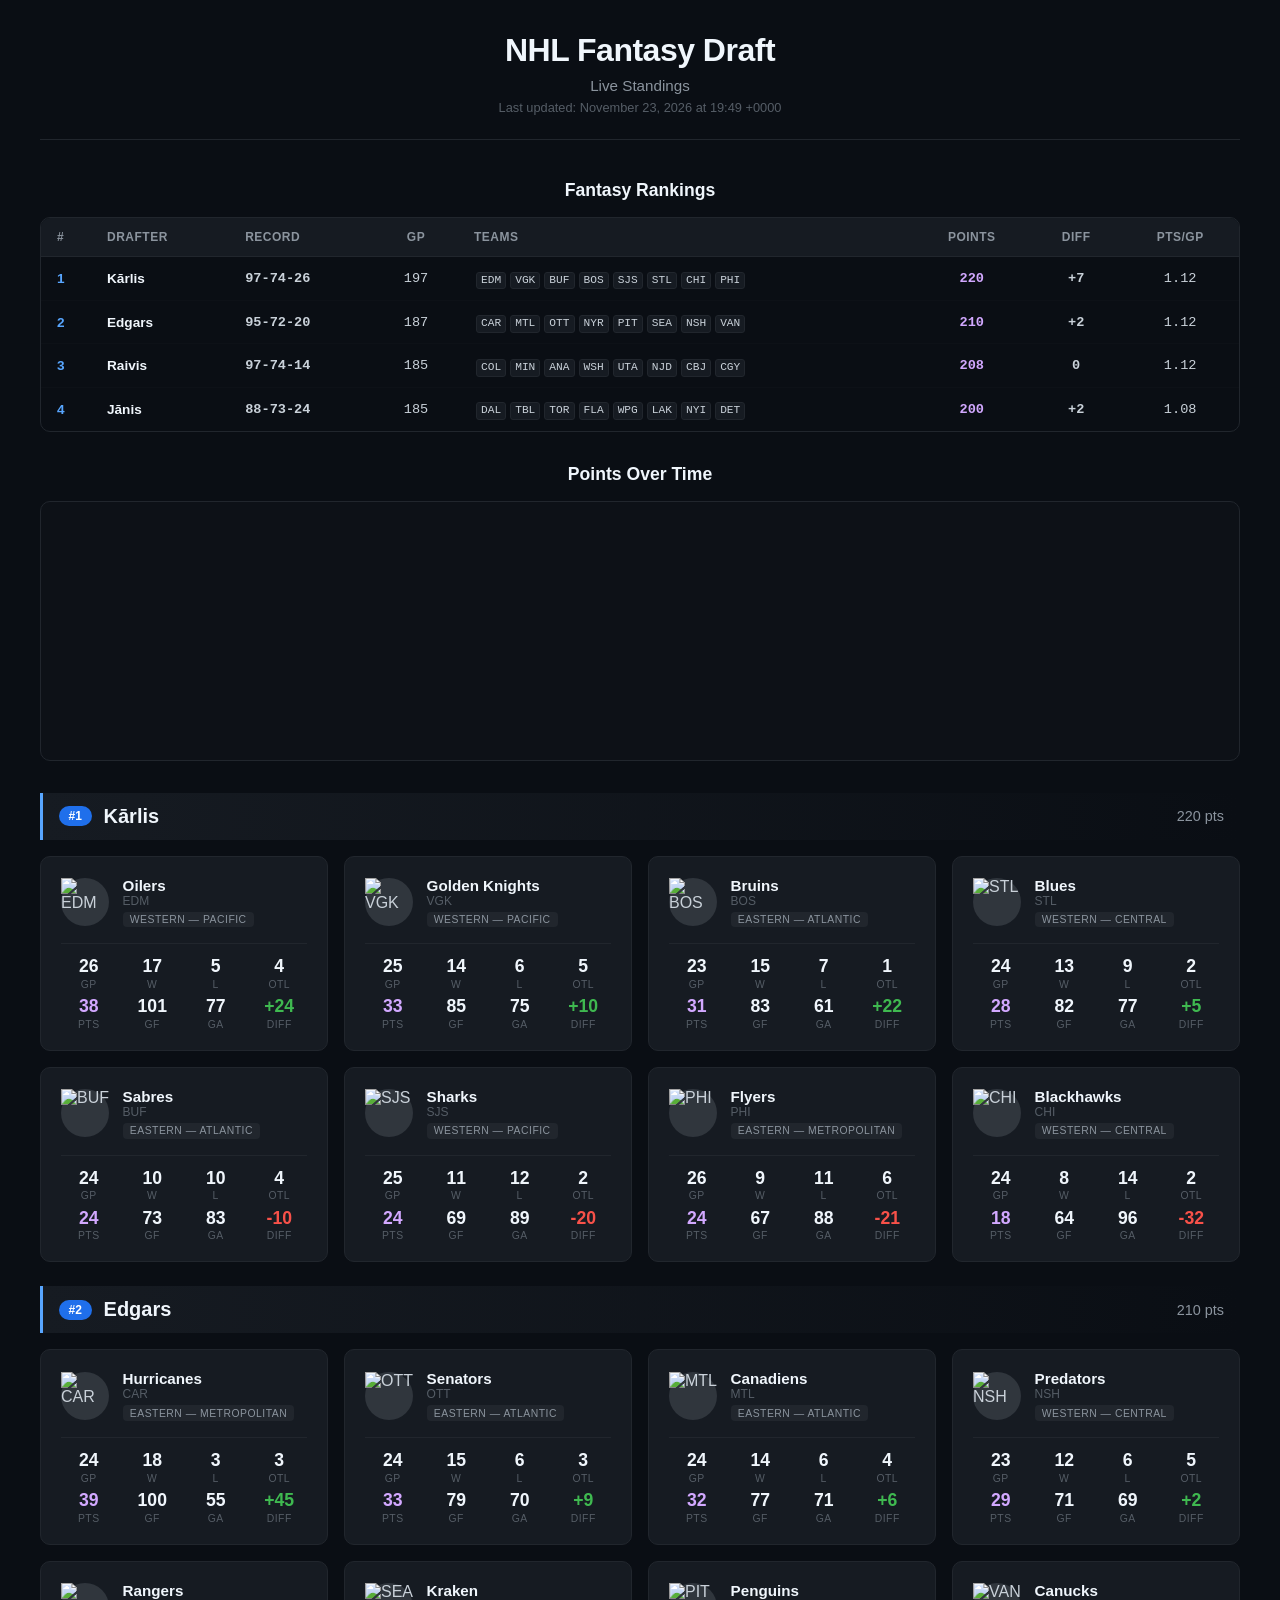
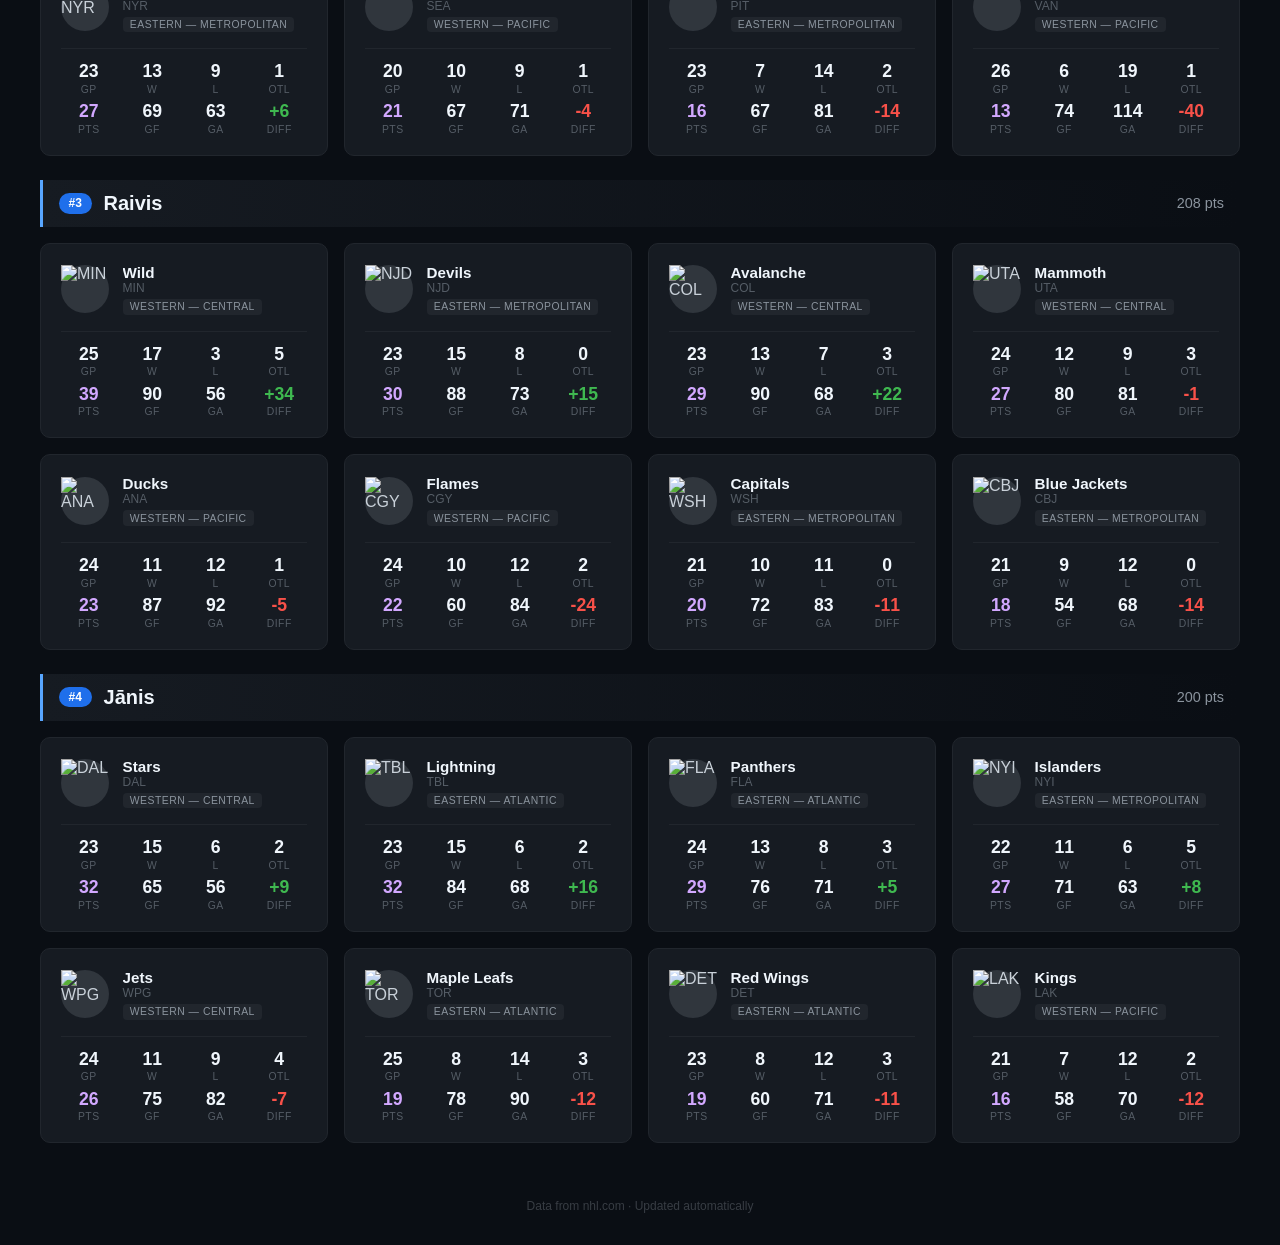
==== commit edcdb433: "Update standings" ====
--- a/index.html
+++ b/index.html
@@ -11,7 +11,7 @@
         <header>
             <h1>NHL Fantasy Draft</h1>
             <div class="subtitle">Live Standings</div>
-            <div class="update-time">Last updated: November 22, 2026 at 15:55 +0000</div>
+            <div class="update-time">Last updated: November 23, 2026 at 19:49 +0000</div>
         </header>
 
         <div class="records-section">
@@ -33,38 +33,38 @@
                     <tbody>                        <tr>
                             <td class="rank-col">1</td>
                             <td class="drafter-col">Kārlis</td>
-                            <td class="record-col">94-74-25</td>
-                            <td class="gp-col">193</td>
+                            <td class="record-col">97-74-26</td>
+                            <td class="gp-col">197</td>
                             <td class="teams-col"><span class="team-badge">EDM</span><span class="team-badge">VGK</span><span class="team-badge">BUF</span><span class="team-badge">BOS</span><span class="team-badge">SJS</span><span class="team-badge">STL</span><span class="team-badge">CHI</span><span class="team-badge">PHI</span></td>
-                            <td class="pts-col">213</td>
-                            <td class="diff-col">+12</td>
-                            <td class="ppg-col">1.10</td>
+                            <td class="pts-col">220</td>
+                            <td class="diff-col">+7</td>
+                            <td class="ppg-col">1.12</td>
                         </tr>                        <tr>
                             <td class="rank-col">2</td>
+                            <td class="drafter-col">Edgars</td>
+                            <td class="record-col">95-72-20</td>
+                            <td class="gp-col">187</td>
+                            <td class="teams-col"><span class="team-badge">CAR</span><span class="team-badge">MTL</span><span class="team-badge">OTT</span><span class="team-badge">NYR</span><span class="team-badge">PIT</span><span class="team-badge">SEA</span><span class="team-badge">NSH</span><span class="team-badge">VAN</span></td>
+                            <td class="pts-col">210</td>
+                            <td class="diff-col">+2</td>
+                            <td class="ppg-col">1.12</td>
+                        </tr>                        <tr>
+                            <td class="rank-col">3</td>
                             <td class="drafter-col">Raivis</td>
                             <td class="record-col">97-74-14</td>
                             <td class="gp-col">185</td>
                             <td class="teams-col"><span class="team-badge">COL</span><span class="team-badge">MIN</span><span class="team-badge">ANA</span><span class="team-badge">WSH</span><span class="team-badge">UTA</span><span class="team-badge">NJD</span><span class="team-badge">CBJ</span><span class="team-badge">CGY</span></td>
                             <td class="pts-col">208</td>
-                            <td class="diff-col">+6</td>
+                            <td class="diff-col">0</td>
                             <td class="ppg-col">1.12</td>
-                        </tr>                        <tr>
-                            <td class="rank-col">3</td>
-                            <td class="drafter-col">Edgars</td>
-                            <td class="record-col">94-69-20</td>
-                            <td class="gp-col">183</td>
-                            <td class="teams-col"><span class="team-badge">CAR</span><span class="team-badge">MTL</span><span class="team-badge">OTT</span><span class="team-badge">NYR</span><span class="team-badge">PIT</span><span class="team-badge">SEA</span><span class="team-badge">NSH</span><span class="team-badge">VAN</span></td>
-                            <td class="pts-col">208</td>
-                            <td class="diff-col">+8</td>
-                            <td class="ppg-col">1.14</td>
                         </tr>                        <tr>
                             <td class="rank-col">4</td>
                             <td class="drafter-col">Jānis</td>
-                            <td class="record-col">87-72-24</td>
-                            <td class="gp-col">183</td>
+                            <td class="record-col">88-73-24</td>
+                            <td class="gp-col">185</td>
                             <td class="teams-col"><span class="team-badge">DAL</span><span class="team-badge">TBL</span><span class="team-badge">TOR</span><span class="team-badge">FLA</span><span class="team-badge">WPG</span><span class="team-badge">LAK</span><span class="team-badge">NYI</span><span class="team-badge">DET</span></td>
-                            <td class="pts-col">198</td>
-                            <td class="diff-col">+5</td>
+                            <td class="pts-col">200</td>
+                            <td class="diff-col">+2</td>
                             <td class="ppg-col">1.08</td>
                         </tr>                    </tbody>
                 </table>
@@ -80,7 +80,7 @@
             <summary class="drafter-header">
                 <span class="rank-badge">#1</span>
                 <h2>Kārlis</h2>
-                <span class="total-pts">213 pts</span>
+                <span class="total-pts">220 pts</span>
             </summary>
             <div class="teams-grid">                <div class="team-card">
                     <div class="team-card-top">
@@ -93,7 +93,7 @@
                     </div>
                     <div class="stats-row">
                         <div class="stat">
-                            <div class="stat-value">25</div>
+                            <div class="stat-value">26</div>
                             <div class="stat-label">GP</div>
                         </div>
                         <div class="stat">
@@ -105,24 +105,24 @@
                             <div class="stat-label">L</div>
                         </div>
                         <div class="stat">
-                            <div class="stat-value">3</div>
-                            <div class="stat-label">OTL</div>
-                        </div>
-                    </div>
-                    <div class="stats-row" style="border-top:none;margin-top:0;padding-top:0.4rem;">
-                        <div class="stat">
-                            <div class="stat-value" style="color:#d2a8ff;">37</div>
-                            <div class="stat-label">PTS</div>
-                        </div>
-                        <div class="stat">
-                            <div class="stat-value">97</div>
-                            <div class="stat-label">GF</div>
-                        </div>
-                        <div class="stat">
-                            <div class="stat-value">72</div>
-                            <div class="stat-label">GA</div>
-                        </div>                        <div class="stat">
-                            <div class="stat-value positive">+25</div>
+                            <div class="stat-value">4</div>
+                            <div class="stat-label">OTL</div>
+                        </div>
+                    </div>
+                    <div class="stats-row" style="border-top:none;margin-top:0;padding-top:0.4rem;">
+                        <div class="stat">
+                            <div class="stat-value" style="color:#d2a8ff;">38</div>
+                            <div class="stat-label">PTS</div>
+                        </div>
+                        <div class="stat">
+                            <div class="stat-value">101</div>
+                            <div class="stat-label">GF</div>
+                        </div>
+                        <div class="stat">
+                            <div class="stat-value">77</div>
+                            <div class="stat-label">GA</div>
+                        </div>                        <div class="stat">
+                            <div class="stat-value positive">+24</div>
                             <div class="stat-label">DIFF</div>
                         </div>
                     </div>
@@ -225,11 +225,11 @@
                     </div>
                     <div class="stats-row">
                         <div class="stat">
-                            <div class="stat-value">23</div>
-                            <div class="stat-label">GP</div>
-                        </div>
-                        <div class="stat">
-                            <div class="stat-value">12</div>
+                            <div class="stat-value">24</div>
+                            <div class="stat-label">GP</div>
+                        </div>
+                        <div class="stat">
+                            <div class="stat-value">13</div>
                             <div class="stat-label">W</div>
                         </div>
                         <div class="stat">
@@ -243,18 +243,62 @@
                     </div>
                     <div class="stats-row" style="border-top:none;margin-top:0;padding-top:0.4rem;">
                         <div class="stat">
-                            <div class="stat-value" style="color:#d2a8ff;">26</div>
-                            <div class="stat-label">PTS</div>
+                            <div class="stat-value" style="color:#d2a8ff;">28</div>
+                            <div class="stat-label">PTS</div>
+                        </div>
+                        <div class="stat">
+                            <div class="stat-value">82</div>
+                            <div class="stat-label">GF</div>
                         </div>
                         <div class="stat">
                             <div class="stat-value">77</div>
-                            <div class="stat-label">GF</div>
+                            <div class="stat-label">GA</div>
+                        </div>                        <div class="stat">
+                            <div class="stat-value positive">+5</div>
+                            <div class="stat-label">DIFF</div>
+                        </div>
+                    </div>
+                </div>                <div class="team-card">
+                    <div class="team-card-top">
+                        <div class="logo-circle">                        <img src="https://assets.nhle.com/logos/nhl/svg/BUF_light.svg" alt="BUF" class="team-logo">                        </div>
+                        <div class="team-info">
+                            <div class="team-name">Sabres</div>
+                            <div class="team-abbrev">BUF</div>
+                            <span class="division-tag">Eastern — Atlantic</span>
+                        </div>
+                    </div>
+                    <div class="stats-row">
+                        <div class="stat">
+                            <div class="stat-value">24</div>
+                            <div class="stat-label">GP</div>
+                        </div>
+                        <div class="stat">
+                            <div class="stat-value">10</div>
+                            <div class="stat-label">W</div>
+                        </div>
+                        <div class="stat">
+                            <div class="stat-value">10</div>
+                            <div class="stat-label">L</div>
+                        </div>
+                        <div class="stat">
+                            <div class="stat-value">4</div>
+                            <div class="stat-label">OTL</div>
+                        </div>
+                    </div>
+                    <div class="stats-row" style="border-top:none;margin-top:0;padding-top:0.4rem;">
+                        <div class="stat">
+                            <div class="stat-value" style="color:#d2a8ff;">24</div>
+                            <div class="stat-label">PTS</div>
                         </div>
                         <div class="stat">
                             <div class="stat-value">73</div>
-                            <div class="stat-label">GA</div>
-                        </div>                        <div class="stat">
-                            <div class="stat-value positive">+4</div>
+                            <div class="stat-label">GF</div>
+                        </div>
+                        <div class="stat">
+                            <div class="stat-value">83</div>
+                            <div class="stat-label">GA</div>
+                        </div>                        <div class="stat">
+                            <div class="stat-value negative">-10</div>
                             <div class="stat-label">DIFF</div>
                         </div>
                     </div>
@@ -348,50 +392,6 @@
                     </div>
                 </div>                <div class="team-card">
                     <div class="team-card-top">
-                        <div class="logo-circle">                        <img src="https://assets.nhle.com/logos/nhl/svg/BUF_light.svg" alt="BUF" class="team-logo">                        </div>
-                        <div class="team-info">
-                            <div class="team-name">Sabres</div>
-                            <div class="team-abbrev">BUF</div>
-                            <span class="division-tag">Eastern — Atlantic</span>
-                        </div>
-                    </div>
-                    <div class="stats-row">
-                        <div class="stat">
-                            <div class="stat-value">23</div>
-                            <div class="stat-label">GP</div>
-                        </div>
-                        <div class="stat">
-                            <div class="stat-value">9</div>
-                            <div class="stat-label">W</div>
-                        </div>
-                        <div class="stat">
-                            <div class="stat-value">10</div>
-                            <div class="stat-label">L</div>
-                        </div>
-                        <div class="stat">
-                            <div class="stat-value">4</div>
-                            <div class="stat-label">OTL</div>
-                        </div>
-                    </div>
-                    <div class="stats-row" style="border-top:none;margin-top:0;padding-top:0.4rem;">
-                        <div class="stat">
-                            <div class="stat-value" style="color:#d2a8ff;">22</div>
-                            <div class="stat-label">PTS</div>
-                        </div>
-                        <div class="stat">
-                            <div class="stat-value">67</div>
-                            <div class="stat-label">GF</div>
-                        </div>
-                        <div class="stat">
-                            <div class="stat-value">81</div>
-                            <div class="stat-label">GA</div>
-                        </div>                        <div class="stat">
-                            <div class="stat-value negative">-14</div>
-                            <div class="stat-label">DIFF</div>
-                        </div>
-                    </div>
-                </div>                <div class="team-card">
-                    <div class="team-card-top">
                         <div class="logo-circle">                        <img src="https://assets.nhle.com/logos/nhl/svg/CHI_light.svg" alt="CHI" class="team-logo">                        </div>
                         <div class="team-info">
                             <div class="team-name">Blackhawks</div>
@@ -401,11 +401,11 @@
                     </div>
                     <div class="stats-row">
                         <div class="stat">
-                            <div class="stat-value">23</div>
-                            <div class="stat-label">GP</div>
-                        </div>
-                        <div class="stat">
-                            <div class="stat-value">7</div>
+                            <div class="stat-value">24</div>
+                            <div class="stat-label">GP</div>
+                        </div>
+                        <div class="stat">
+                            <div class="stat-value">8</div>
                             <div class="stat-label">W</div>
                         </div>
                         <div class="stat">
@@ -419,18 +419,18 @@
                     </div>
                     <div class="stats-row" style="border-top:none;margin-top:0;padding-top:0.4rem;">
                         <div class="stat">
-                            <div class="stat-value" style="color:#d2a8ff;">16</div>
-                            <div class="stat-label">PTS</div>
-                        </div>
-                        <div class="stat">
-                            <div class="stat-value">58</div>
-                            <div class="stat-label">GF</div>
-                        </div>
-                        <div class="stat">
-                            <div class="stat-value">93</div>
-                            <div class="stat-label">GA</div>
-                        </div>                        <div class="stat">
-                            <div class="stat-value negative">-35</div>
+                            <div class="stat-value" style="color:#d2a8ff;">18</div>
+                            <div class="stat-label">PTS</div>
+                        </div>
+                        <div class="stat">
+                            <div class="stat-value">64</div>
+                            <div class="stat-label">GF</div>
+                        </div>
+                        <div class="stat">
+                            <div class="stat-value">96</div>
+                            <div class="stat-label">GA</div>
+                        </div>                        <div class="stat">
+                            <div class="stat-value negative">-32</div>
                             <div class="stat-label">DIFF</div>
                         </div>
                     </div>
@@ -438,6 +438,365 @@
         </details>        <details class="drafter-section" open>
             <summary class="drafter-header">
                 <span class="rank-badge">#2</span>
+                <h2>Edgars</h2>
+                <span class="total-pts">210 pts</span>
+            </summary>
+            <div class="teams-grid">                <div class="team-card">
+                    <div class="team-card-top">
+                        <div class="logo-circle">                        <img src="https://assets.nhle.com/logos/nhl/svg/CAR_light.svg" alt="CAR" class="team-logo">                        </div>
+                        <div class="team-info">
+                            <div class="team-name">Hurricanes</div>
+                            <div class="team-abbrev">CAR</div>
+                            <span class="division-tag">Eastern — Metropolitan</span>
+                        </div>
+                    </div>
+                    <div class="stats-row">
+                        <div class="stat">
+                            <div class="stat-value">24</div>
+                            <div class="stat-label">GP</div>
+                        </div>
+                        <div class="stat">
+                            <div class="stat-value">18</div>
+                            <div class="stat-label">W</div>
+                        </div>
+                        <div class="stat">
+                            <div class="stat-value">3</div>
+                            <div class="stat-label">L</div>
+                        </div>
+                        <div class="stat">
+                            <div class="stat-value">3</div>
+                            <div class="stat-label">OTL</div>
+                        </div>
+                    </div>
+                    <div class="stats-row" style="border-top:none;margin-top:0;padding-top:0.4rem;">
+                        <div class="stat">
+                            <div class="stat-value" style="color:#d2a8ff;">39</div>
+                            <div class="stat-label">PTS</div>
+                        </div>
+                        <div class="stat">
+                            <div class="stat-value">100</div>
+                            <div class="stat-label">GF</div>
+                        </div>
+                        <div class="stat">
+                            <div class="stat-value">55</div>
+                            <div class="stat-label">GA</div>
+                        </div>                        <div class="stat">
+                            <div class="stat-value positive">+45</div>
+                            <div class="stat-label">DIFF</div>
+                        </div>
+                    </div>
+                </div>                <div class="team-card">
+                    <div class="team-card-top">
+                        <div class="logo-circle">                        <img src="https://assets.nhle.com/logos/nhl/svg/OTT_light.svg" alt="OTT" class="team-logo">                        </div>
+                        <div class="team-info">
+                            <div class="team-name">Senators</div>
+                            <div class="team-abbrev">OTT</div>
+                            <span class="division-tag">Eastern — Atlantic</span>
+                        </div>
+                    </div>
+                    <div class="stats-row">
+                        <div class="stat">
+                            <div class="stat-value">24</div>
+                            <div class="stat-label">GP</div>
+                        </div>
+                        <div class="stat">
+                            <div class="stat-value">15</div>
+                            <div class="stat-label">W</div>
+                        </div>
+                        <div class="stat">
+                            <div class="stat-value">6</div>
+                            <div class="stat-label">L</div>
+                        </div>
+                        <div class="stat">
+                            <div class="stat-value">3</div>
+                            <div class="stat-label">OTL</div>
+                        </div>
+                    </div>
+                    <div class="stats-row" style="border-top:none;margin-top:0;padding-top:0.4rem;">
+                        <div class="stat">
+                            <div class="stat-value" style="color:#d2a8ff;">33</div>
+                            <div class="stat-label">PTS</div>
+                        </div>
+                        <div class="stat">
+                            <div class="stat-value">79</div>
+                            <div class="stat-label">GF</div>
+                        </div>
+                        <div class="stat">
+                            <div class="stat-value">70</div>
+                            <div class="stat-label">GA</div>
+                        </div>                        <div class="stat">
+                            <div class="stat-value positive">+9</div>
+                            <div class="stat-label">DIFF</div>
+                        </div>
+                    </div>
+                </div>                <div class="team-card">
+                    <div class="team-card-top">
+                        <div class="logo-circle">                        <img src="https://assets.nhle.com/logos/nhl/svg/MTL_light.svg" alt="MTL" class="team-logo">                        </div>
+                        <div class="team-info">
+                            <div class="team-name">Canadiens</div>
+                            <div class="team-abbrev">MTL</div>
+                            <span class="division-tag">Eastern — Atlantic</span>
+                        </div>
+                    </div>
+                    <div class="stats-row">
+                        <div class="stat">
+                            <div class="stat-value">24</div>
+                            <div class="stat-label">GP</div>
+                        </div>
+                        <div class="stat">
+                            <div class="stat-value">14</div>
+                            <div class="stat-label">W</div>
+                        </div>
+                        <div class="stat">
+                            <div class="stat-value">6</div>
+                            <div class="stat-label">L</div>
+                        </div>
+                        <div class="stat">
+                            <div class="stat-value">4</div>
+                            <div class="stat-label">OTL</div>
+                        </div>
+                    </div>
+                    <div class="stats-row" style="border-top:none;margin-top:0;padding-top:0.4rem;">
+                        <div class="stat">
+                            <div class="stat-value" style="color:#d2a8ff;">32</div>
+                            <div class="stat-label">PTS</div>
+                        </div>
+                        <div class="stat">
+                            <div class="stat-value">77</div>
+                            <div class="stat-label">GF</div>
+                        </div>
+                        <div class="stat">
+                            <div class="stat-value">71</div>
+                            <div class="stat-label">GA</div>
+                        </div>                        <div class="stat">
+                            <div class="stat-value positive">+6</div>
+                            <div class="stat-label">DIFF</div>
+                        </div>
+                    </div>
+                </div>                <div class="team-card">
+                    <div class="team-card-top">
+                        <div class="logo-circle">                        <img src="https://assets.nhle.com/logos/nhl/svg/NSH_light.svg" alt="NSH" class="team-logo">                        </div>
+                        <div class="team-info">
+                            <div class="team-name">Predators</div>
+                            <div class="team-abbrev">NSH</div>
+                            <span class="division-tag">Western — Central</span>
+                        </div>
+                    </div>
+                    <div class="stats-row">
+                        <div class="stat">
+                            <div class="stat-value">23</div>
+                            <div class="stat-label">GP</div>
+                        </div>
+                        <div class="stat">
+                            <div class="stat-value">12</div>
+                            <div class="stat-label">W</div>
+                        </div>
+                        <div class="stat">
+                            <div class="stat-value">6</div>
+                            <div class="stat-label">L</div>
+                        </div>
+                        <div class="stat">
+                            <div class="stat-value">5</div>
+                            <div class="stat-label">OTL</div>
+                        </div>
+                    </div>
+                    <div class="stats-row" style="border-top:none;margin-top:0;padding-top:0.4rem;">
+                        <div class="stat">
+                            <div class="stat-value" style="color:#d2a8ff;">29</div>
+                            <div class="stat-label">PTS</div>
+                        </div>
+                        <div class="stat">
+                            <div class="stat-value">71</div>
+                            <div class="stat-label">GF</div>
+                        </div>
+                        <div class="stat">
+                            <div class="stat-value">69</div>
+                            <div class="stat-label">GA</div>
+                        </div>                        <div class="stat">
+                            <div class="stat-value positive">+2</div>
+                            <div class="stat-label">DIFF</div>
+                        </div>
+                    </div>
+                </div>                <div class="team-card">
+                    <div class="team-card-top">
+                        <div class="logo-circle">                        <img src="https://assets.nhle.com/logos/nhl/svg/NYR_light.svg" alt="NYR" class="team-logo">                        </div>
+                        <div class="team-info">
+                            <div class="team-name">Rangers</div>
+                            <div class="team-abbrev">NYR</div>
+                            <span class="division-tag">Eastern — Metropolitan</span>
+                        </div>
+                    </div>
+                    <div class="stats-row">
+                        <div class="stat">
+                            <div class="stat-value">23</div>
+                            <div class="stat-label">GP</div>
+                        </div>
+                        <div class="stat">
+                            <div class="stat-value">13</div>
+                            <div class="stat-label">W</div>
+                        </div>
+                        <div class="stat">
+                            <div class="stat-value">9</div>
+                            <div class="stat-label">L</div>
+                        </div>
+                        <div class="stat">
+                            <div class="stat-value">1</div>
+                            <div class="stat-label">OTL</div>
+                        </div>
+                    </div>
+                    <div class="stats-row" style="border-top:none;margin-top:0;padding-top:0.4rem;">
+                        <div class="stat">
+                            <div class="stat-value" style="color:#d2a8ff;">27</div>
+                            <div class="stat-label">PTS</div>
+                        </div>
+                        <div class="stat">
+                            <div class="stat-value">69</div>
+                            <div class="stat-label">GF</div>
+                        </div>
+                        <div class="stat">
+                            <div class="stat-value">63</div>
+                            <div class="stat-label">GA</div>
+                        </div>                        <div class="stat">
+                            <div class="stat-value positive">+6</div>
+                            <div class="stat-label">DIFF</div>
+                        </div>
+                    </div>
+                </div>                <div class="team-card">
+                    <div class="team-card-top">
+                        <div class="logo-circle">                        <img src="https://assets.nhle.com/logos/nhl/svg/SEA_light.svg" alt="SEA" class="team-logo">                        </div>
+                        <div class="team-info">
+                            <div class="team-name">Kraken</div>
+                            <div class="team-abbrev">SEA</div>
+                            <span class="division-tag">Western — Pacific</span>
+                        </div>
+                    </div>
+                    <div class="stats-row">
+                        <div class="stat">
+                            <div class="stat-value">20</div>
+                            <div class="stat-label">GP</div>
+                        </div>
+                        <div class="stat">
+                            <div class="stat-value">10</div>
+                            <div class="stat-label">W</div>
+                        </div>
+                        <div class="stat">
+                            <div class="stat-value">9</div>
+                            <div class="stat-label">L</div>
+                        </div>
+                        <div class="stat">
+                            <div class="stat-value">1</div>
+                            <div class="stat-label">OTL</div>
+                        </div>
+                    </div>
+                    <div class="stats-row" style="border-top:none;margin-top:0;padding-top:0.4rem;">
+                        <div class="stat">
+                            <div class="stat-value" style="color:#d2a8ff;">21</div>
+                            <div class="stat-label">PTS</div>
+                        </div>
+                        <div class="stat">
+                            <div class="stat-value">67</div>
+                            <div class="stat-label">GF</div>
+                        </div>
+                        <div class="stat">
+                            <div class="stat-value">71</div>
+                            <div class="stat-label">GA</div>
+                        </div>                        <div class="stat">
+                            <div class="stat-value negative">-4</div>
+                            <div class="stat-label">DIFF</div>
+                        </div>
+                    </div>
+                </div>                <div class="team-card">
+                    <div class="team-card-top">
+                        <div class="logo-circle">                        <img src="https://assets.nhle.com/logos/nhl/svg/PIT_light.svg" alt="PIT" class="team-logo">                        </div>
+                        <div class="team-info">
+                            <div class="team-name">Penguins</div>
+                            <div class="team-abbrev">PIT</div>
+                            <span class="division-tag">Eastern — Metropolitan</span>
+                        </div>
+                    </div>
+                    <div class="stats-row">
+                        <div class="stat">
+                            <div class="stat-value">23</div>
+                            <div class="stat-label">GP</div>
+                        </div>
+                        <div class="stat">
+                            <div class="stat-value">7</div>
+                            <div class="stat-label">W</div>
+                        </div>
+                        <div class="stat">
+                            <div class="stat-value">14</div>
+                            <div class="stat-label">L</div>
+                        </div>
+                        <div class="stat">
+                            <div class="stat-value">2</div>
+                            <div class="stat-label">OTL</div>
+                        </div>
+                    </div>
+                    <div class="stats-row" style="border-top:none;margin-top:0;padding-top:0.4rem;">
+                        <div class="stat">
+                            <div class="stat-value" style="color:#d2a8ff;">16</div>
+                            <div class="stat-label">PTS</div>
+                        </div>
+                        <div class="stat">
+                            <div class="stat-value">67</div>
+                            <div class="stat-label">GF</div>
+                        </div>
+                        <div class="stat">
+                            <div class="stat-value">81</div>
+                            <div class="stat-label">GA</div>
+                        </div>                        <div class="stat">
+                            <div class="stat-value negative">-14</div>
+                            <div class="stat-label">DIFF</div>
+                        </div>
+                    </div>
+                </div>                <div class="team-card">
+                    <div class="team-card-top">
+                        <div class="logo-circle">                        <img src="https://assets.nhle.com/logos/nhl/svg/VAN_light.svg" alt="VAN" class="team-logo">                        </div>
+                        <div class="team-info">
+                            <div class="team-name">Canucks</div>
+                            <div class="team-abbrev">VAN</div>
+                            <span class="division-tag">Western — Pacific</span>
+                        </div>
+                    </div>
+                    <div class="stats-row">
+                        <div class="stat">
+                            <div class="stat-value">26</div>
+                            <div class="stat-label">GP</div>
+                        </div>
+                        <div class="stat">
+                            <div class="stat-value">6</div>
+                            <div class="stat-label">W</div>
+                        </div>
+                        <div class="stat">
+                            <div class="stat-value">19</div>
+                            <div class="stat-label">L</div>
+                        </div>
+                        <div class="stat">
+                            <div class="stat-value">1</div>
+                            <div class="stat-label">OTL</div>
+                        </div>
+                    </div>
+                    <div class="stats-row" style="border-top:none;margin-top:0;padding-top:0.4rem;">
+                        <div class="stat">
+                            <div class="stat-value" style="color:#d2a8ff;">13</div>
+                            <div class="stat-label">PTS</div>
+                        </div>
+                        <div class="stat">
+                            <div class="stat-value">74</div>
+                            <div class="stat-label">GF</div>
+                        </div>
+                        <div class="stat">
+                            <div class="stat-value">114</div>
+                            <div class="stat-label">GA</div>
+                        </div>                        <div class="stat">
+                            <div class="stat-value negative">-40</div>
+                            <div class="stat-label">DIFF</div>
+                        </div>
+                    </div>
+                </div>            </div>
+        </details>        <details class="drafter-section" open>
+            <summary class="drafter-header">
+                <span class="rank-badge">#3</span>
                 <h2>Raivis</h2>
                 <span class="total-pts">208 pts</span>
             </summary>
@@ -790,365 +1149,6 @@
                             <div class="stat-label">GA</div>
                         </div>                        <div class="stat">
                             <div class="stat-value negative">-14</div>
-                            <div class="stat-label">DIFF</div>
-                        </div>
-                    </div>
-                </div>            </div>
-        </details>        <details class="drafter-section" open>
-            <summary class="drafter-header">
-                <span class="rank-badge">#3</span>
-                <h2>Edgars</h2>
-                <span class="total-pts">208 pts</span>
-            </summary>
-            <div class="teams-grid">                <div class="team-card">
-                    <div class="team-card-top">
-                        <div class="logo-circle">                        <img src="https://assets.nhle.com/logos/nhl/svg/CAR_light.svg" alt="CAR" class="team-logo">                        </div>
-                        <div class="team-info">
-                            <div class="team-name">Hurricanes</div>
-                            <div class="team-abbrev">CAR</div>
-                            <span class="division-tag">Eastern — Metropolitan</span>
-                        </div>
-                    </div>
-                    <div class="stats-row">
-                        <div class="stat">
-                            <div class="stat-value">23</div>
-                            <div class="stat-label">GP</div>
-                        </div>
-                        <div class="stat">
-                            <div class="stat-value">17</div>
-                            <div class="stat-label">W</div>
-                        </div>
-                        <div class="stat">
-                            <div class="stat-value">3</div>
-                            <div class="stat-label">L</div>
-                        </div>
-                        <div class="stat">
-                            <div class="stat-value">3</div>
-                            <div class="stat-label">OTL</div>
-                        </div>
-                    </div>
-                    <div class="stats-row" style="border-top:none;margin-top:0;padding-top:0.4rem;">
-                        <div class="stat">
-                            <div class="stat-value" style="color:#d2a8ff;">37</div>
-                            <div class="stat-label">PTS</div>
-                        </div>
-                        <div class="stat">
-                            <div class="stat-value">95</div>
-                            <div class="stat-label">GF</div>
-                        </div>
-                        <div class="stat">
-                            <div class="stat-value">53</div>
-                            <div class="stat-label">GA</div>
-                        </div>                        <div class="stat">
-                            <div class="stat-value positive">+42</div>
-                            <div class="stat-label">DIFF</div>
-                        </div>
-                    </div>
-                </div>                <div class="team-card">
-                    <div class="team-card-top">
-                        <div class="logo-circle">                        <img src="https://assets.nhle.com/logos/nhl/svg/OTT_light.svg" alt="OTT" class="team-logo">                        </div>
-                        <div class="team-info">
-                            <div class="team-name">Senators</div>
-                            <div class="team-abbrev">OTT</div>
-                            <span class="division-tag">Eastern — Atlantic</span>
-                        </div>
-                    </div>
-                    <div class="stats-row">
-                        <div class="stat">
-                            <div class="stat-value">24</div>
-                            <div class="stat-label">GP</div>
-                        </div>
-                        <div class="stat">
-                            <div class="stat-value">15</div>
-                            <div class="stat-label">W</div>
-                        </div>
-                        <div class="stat">
-                            <div class="stat-value">6</div>
-                            <div class="stat-label">L</div>
-                        </div>
-                        <div class="stat">
-                            <div class="stat-value">3</div>
-                            <div class="stat-label">OTL</div>
-                        </div>
-                    </div>
-                    <div class="stats-row" style="border-top:none;margin-top:0;padding-top:0.4rem;">
-                        <div class="stat">
-                            <div class="stat-value" style="color:#d2a8ff;">33</div>
-                            <div class="stat-label">PTS</div>
-                        </div>
-                        <div class="stat">
-                            <div class="stat-value">79</div>
-                            <div class="stat-label">GF</div>
-                        </div>
-                        <div class="stat">
-                            <div class="stat-value">70</div>
-                            <div class="stat-label">GA</div>
-                        </div>                        <div class="stat">
-                            <div class="stat-value positive">+9</div>
-                            <div class="stat-label">DIFF</div>
-                        </div>
-                    </div>
-                </div>                <div class="team-card">
-                    <div class="team-card-top">
-                        <div class="logo-circle">                        <img src="https://assets.nhle.com/logos/nhl/svg/MTL_light.svg" alt="MTL" class="team-logo">                        </div>
-                        <div class="team-info">
-                            <div class="team-name">Canadiens</div>
-                            <div class="team-abbrev">MTL</div>
-                            <span class="division-tag">Eastern — Atlantic</span>
-                        </div>
-                    </div>
-                    <div class="stats-row">
-                        <div class="stat">
-                            <div class="stat-value">24</div>
-                            <div class="stat-label">GP</div>
-                        </div>
-                        <div class="stat">
-                            <div class="stat-value">14</div>
-                            <div class="stat-label">W</div>
-                        </div>
-                        <div class="stat">
-                            <div class="stat-value">6</div>
-                            <div class="stat-label">L</div>
-                        </div>
-                        <div class="stat">
-                            <div class="stat-value">4</div>
-                            <div class="stat-label">OTL</div>
-                        </div>
-                    </div>
-                    <div class="stats-row" style="border-top:none;margin-top:0;padding-top:0.4rem;">
-                        <div class="stat">
-                            <div class="stat-value" style="color:#d2a8ff;">32</div>
-                            <div class="stat-label">PTS</div>
-                        </div>
-                        <div class="stat">
-                            <div class="stat-value">77</div>
-                            <div class="stat-label">GF</div>
-                        </div>
-                        <div class="stat">
-                            <div class="stat-value">71</div>
-                            <div class="stat-label">GA</div>
-                        </div>                        <div class="stat">
-                            <div class="stat-value positive">+6</div>
-                            <div class="stat-label">DIFF</div>
-                        </div>
-                    </div>
-                </div>                <div class="team-card">
-                    <div class="team-card-top">
-                        <div class="logo-circle">                        <img src="https://assets.nhle.com/logos/nhl/svg/NSH_light.svg" alt="NSH" class="team-logo">                        </div>
-                        <div class="team-info">
-                            <div class="team-name">Predators</div>
-                            <div class="team-abbrev">NSH</div>
-                            <span class="division-tag">Western — Central</span>
-                        </div>
-                    </div>
-                    <div class="stats-row">
-                        <div class="stat">
-                            <div class="stat-value">23</div>
-                            <div class="stat-label">GP</div>
-                        </div>
-                        <div class="stat">
-                            <div class="stat-value">12</div>
-                            <div class="stat-label">W</div>
-                        </div>
-                        <div class="stat">
-                            <div class="stat-value">6</div>
-                            <div class="stat-label">L</div>
-                        </div>
-                        <div class="stat">
-                            <div class="stat-value">5</div>
-                            <div class="stat-label">OTL</div>
-                        </div>
-                    </div>
-                    <div class="stats-row" style="border-top:none;margin-top:0;padding-top:0.4rem;">
-                        <div class="stat">
-                            <div class="stat-value" style="color:#d2a8ff;">29</div>
-                            <div class="stat-label">PTS</div>
-                        </div>
-                        <div class="stat">
-                            <div class="stat-value">71</div>
-                            <div class="stat-label">GF</div>
-                        </div>
-                        <div class="stat">
-                            <div class="stat-value">69</div>
-                            <div class="stat-label">GA</div>
-                        </div>                        <div class="stat">
-                            <div class="stat-value positive">+2</div>
-                            <div class="stat-label">DIFF</div>
-                        </div>
-                    </div>
-                </div>                <div class="team-card">
-                    <div class="team-card-top">
-                        <div class="logo-circle">                        <img src="https://assets.nhle.com/logos/nhl/svg/NYR_light.svg" alt="NYR" class="team-logo">                        </div>
-                        <div class="team-info">
-                            <div class="team-name">Rangers</div>
-                            <div class="team-abbrev">NYR</div>
-                            <span class="division-tag">Eastern — Metropolitan</span>
-                        </div>
-                    </div>
-                    <div class="stats-row">
-                        <div class="stat">
-                            <div class="stat-value">22</div>
-                            <div class="stat-label">GP</div>
-                        </div>
-                        <div class="stat">
-                            <div class="stat-value">13</div>
-                            <div class="stat-label">W</div>
-                        </div>
-                        <div class="stat">
-                            <div class="stat-value">8</div>
-                            <div class="stat-label">L</div>
-                        </div>
-                        <div class="stat">
-                            <div class="stat-value">1</div>
-                            <div class="stat-label">OTL</div>
-                        </div>
-                    </div>
-                    <div class="stats-row" style="border-top:none;margin-top:0;padding-top:0.4rem;">
-                        <div class="stat">
-                            <div class="stat-value" style="color:#d2a8ff;">27</div>
-                            <div class="stat-label">PTS</div>
-                        </div>
-                        <div class="stat">
-                            <div class="stat-value">67</div>
-                            <div class="stat-label">GF</div>
-                        </div>
-                        <div class="stat">
-                            <div class="stat-value">58</div>
-                            <div class="stat-label">GA</div>
-                        </div>                        <div class="stat">
-                            <div class="stat-value positive">+9</div>
-                            <div class="stat-label">DIFF</div>
-                        </div>
-                    </div>
-                </div>                <div class="team-card">
-                    <div class="team-card-top">
-                        <div class="logo-circle">                        <img src="https://assets.nhle.com/logos/nhl/svg/SEA_light.svg" alt="SEA" class="team-logo">                        </div>
-                        <div class="team-info">
-                            <div class="team-name">Kraken</div>
-                            <div class="team-abbrev">SEA</div>
-                            <span class="division-tag">Western — Pacific</span>
-                        </div>
-                    </div>
-                    <div class="stats-row">
-                        <div class="stat">
-                            <div class="stat-value">20</div>
-                            <div class="stat-label">GP</div>
-                        </div>
-                        <div class="stat">
-                            <div class="stat-value">10</div>
-                            <div class="stat-label">W</div>
-                        </div>
-                        <div class="stat">
-                            <div class="stat-value">9</div>
-                            <div class="stat-label">L</div>
-                        </div>
-                        <div class="stat">
-                            <div class="stat-value">1</div>
-                            <div class="stat-label">OTL</div>
-                        </div>
-                    </div>
-                    <div class="stats-row" style="border-top:none;margin-top:0;padding-top:0.4rem;">
-                        <div class="stat">
-                            <div class="stat-value" style="color:#d2a8ff;">21</div>
-                            <div class="stat-label">PTS</div>
-                        </div>
-                        <div class="stat">
-                            <div class="stat-value">67</div>
-                            <div class="stat-label">GF</div>
-                        </div>
-                        <div class="stat">
-                            <div class="stat-value">71</div>
-                            <div class="stat-label">GA</div>
-                        </div>                        <div class="stat">
-                            <div class="stat-value negative">-4</div>
-                            <div class="stat-label">DIFF</div>
-                        </div>
-                    </div>
-                </div>                <div class="team-card">
-                    <div class="team-card-top">
-                        <div class="logo-circle">                        <img src="https://assets.nhle.com/logos/nhl/svg/PIT_light.svg" alt="PIT" class="team-logo">                        </div>
-                        <div class="team-info">
-                            <div class="team-name">Penguins</div>
-                            <div class="team-abbrev">PIT</div>
-                            <span class="division-tag">Eastern — Metropolitan</span>
-                        </div>
-                    </div>
-                    <div class="stats-row">
-                        <div class="stat">
-                            <div class="stat-value">22</div>
-                            <div class="stat-label">GP</div>
-                        </div>
-                        <div class="stat">
-                            <div class="stat-value">7</div>
-                            <div class="stat-label">W</div>
-                        </div>
-                        <div class="stat">
-                            <div class="stat-value">13</div>
-                            <div class="stat-label">L</div>
-                        </div>
-                        <div class="stat">
-                            <div class="stat-value">2</div>
-                            <div class="stat-label">OTL</div>
-                        </div>
-                    </div>
-                    <div class="stats-row" style="border-top:none;margin-top:0;padding-top:0.4rem;">
-                        <div class="stat">
-                            <div class="stat-value" style="color:#d2a8ff;">16</div>
-                            <div class="stat-label">PTS</div>
-                        </div>
-                        <div class="stat">
-                            <div class="stat-value">67</div>
-                            <div class="stat-label">GF</div>
-                        </div>
-                        <div class="stat">
-                            <div class="stat-value">80</div>
-                            <div class="stat-label">GA</div>
-                        </div>                        <div class="stat">
-                            <div class="stat-value negative">-13</div>
-                            <div class="stat-label">DIFF</div>
-                        </div>
-                    </div>
-                </div>                <div class="team-card">
-                    <div class="team-card-top">
-                        <div class="logo-circle">                        <img src="https://assets.nhle.com/logos/nhl/svg/VAN_light.svg" alt="VAN" class="team-logo">                        </div>
-                        <div class="team-info">
-                            <div class="team-name">Canucks</div>
-                            <div class="team-abbrev">VAN</div>
-                            <span class="division-tag">Western — Pacific</span>
-                        </div>
-                    </div>
-                    <div class="stats-row">
-                        <div class="stat">
-                            <div class="stat-value">25</div>
-                            <div class="stat-label">GP</div>
-                        </div>
-                        <div class="stat">
-                            <div class="stat-value">6</div>
-                            <div class="stat-label">W</div>
-                        </div>
-                        <div class="stat">
-                            <div class="stat-value">18</div>
-                            <div class="stat-label">L</div>
-                        </div>
-                        <div class="stat">
-                            <div class="stat-value">1</div>
-                            <div class="stat-label">OTL</div>
-                        </div>
-                    </div>
-                    <div class="stats-row" style="border-top:none;margin-top:0;padding-top:0.4rem;">
-                        <div class="stat">
-                            <div class="stat-value" style="color:#d2a8ff;">13</div>
-                            <div class="stat-label">PTS</div>
-                        </div>
-                        <div class="stat">
-                            <div class="stat-value">71</div>
-                            <div class="stat-label">GF</div>
-                        </div>
-                        <div class="stat">
-                            <div class="stat-value">108</div>
-                            <div class="stat-label">GA</div>
-                        </div>                        <div class="stat">
-                            <div class="stat-value negative">-37</div>
                             <div class="stat-label">DIFF</div>
                         </div>
                     </div>
@@ -1157,9 +1157,53 @@
             <summary class="drafter-header">
                 <span class="rank-badge">#4</span>
                 <h2>Jānis</h2>
-                <span class="total-pts">198 pts</span>
+                <span class="total-pts">200 pts</span>
             </summary>
             <div class="teams-grid">                <div class="team-card">
+                    <div class="team-card-top">
+                        <div class="logo-circle">                        <img src="https://assets.nhle.com/logos/nhl/svg/DAL_light.svg" alt="DAL" class="team-logo">                        </div>
+                        <div class="team-info">
+                            <div class="team-name">Stars</div>
+                            <div class="team-abbrev">DAL</div>
+                            <span class="division-tag">Western — Central</span>
+                        </div>
+                    </div>
+                    <div class="stats-row">
+                        <div class="stat">
+                            <div class="stat-value">23</div>
+                            <div class="stat-label">GP</div>
+                        </div>
+                        <div class="stat">
+                            <div class="stat-value">15</div>
+                            <div class="stat-label">W</div>
+                        </div>
+                        <div class="stat">
+                            <div class="stat-value">6</div>
+                            <div class="stat-label">L</div>
+                        </div>
+                        <div class="stat">
+                            <div class="stat-value">2</div>
+                            <div class="stat-label">OTL</div>
+                        </div>
+                    </div>
+                    <div class="stats-row" style="border-top:none;margin-top:0;padding-top:0.4rem;">
+                        <div class="stat">
+                            <div class="stat-value" style="color:#d2a8ff;">32</div>
+                            <div class="stat-label">PTS</div>
+                        </div>
+                        <div class="stat">
+                            <div class="stat-value">65</div>
+                            <div class="stat-label">GF</div>
+                        </div>
+                        <div class="stat">
+                            <div class="stat-value">56</div>
+                            <div class="stat-label">GA</div>
+                        </div>                        <div class="stat">
+                            <div class="stat-value positive">+9</div>
+                            <div class="stat-label">DIFF</div>
+                        </div>
+                    </div>
+                </div>                <div class="team-card">
                     <div class="team-card-top">
                         <div class="logo-circle">                        <img src="https://assets.nhle.com/logos/nhl/svg/TBL_light.svg" alt="TBL" class="team-logo">                        </div>
                         <div class="team-info">
@@ -1170,7 +1214,7 @@
                     </div>
                     <div class="stats-row">
                         <div class="stat">
-                            <div class="stat-value">22</div>
+                            <div class="stat-value">23</div>
                             <div class="stat-label">GP</div>
                         </div>
                         <div class="stat">
@@ -1178,7 +1222,7 @@
                             <div class="stat-label">W</div>
                         </div>
                         <div class="stat">
-                            <div class="stat-value">5</div>
+                            <div class="stat-value">6</div>
                             <div class="stat-label">L</div>
                         </div>
                         <div class="stat">
@@ -1192,58 +1236,14 @@
                             <div class="stat-label">PTS</div>
                         </div>
                         <div class="stat">
-                            <div class="stat-value">82</div>
-                            <div class="stat-label">GF</div>
-                        </div>
-                        <div class="stat">
-                            <div class="stat-value">62</div>
-                            <div class="stat-label">GA</div>
-                        </div>                        <div class="stat">
-                            <div class="stat-value positive">+20</div>
-                            <div class="stat-label">DIFF</div>
-                        </div>
-                    </div>
-                </div>                <div class="team-card">
-                    <div class="team-card-top">
-                        <div class="logo-circle">                        <img src="https://assets.nhle.com/logos/nhl/svg/DAL_light.svg" alt="DAL" class="team-logo">                        </div>
-                        <div class="team-info">
-                            <div class="team-name">Stars</div>
-                            <div class="team-abbrev">DAL</div>
-                            <span class="division-tag">Western — Central</span>
-                        </div>
-                    </div>
-                    <div class="stats-row">
-                        <div class="stat">
-                            <div class="stat-value">22</div>
-                            <div class="stat-label">GP</div>
-                        </div>
-                        <div class="stat">
-                            <div class="stat-value">14</div>
-                            <div class="stat-label">W</div>
-                        </div>
-                        <div class="stat">
-                            <div class="stat-value">6</div>
-                            <div class="stat-label">L</div>
-                        </div>
-                        <div class="stat">
-                            <div class="stat-value">2</div>
-                            <div class="stat-label">OTL</div>
-                        </div>
-                    </div>
-                    <div class="stats-row" style="border-top:none;margin-top:0;padding-top:0.4rem;">
-                        <div class="stat">
-                            <div class="stat-value" style="color:#d2a8ff;">30</div>
-                            <div class="stat-label">PTS</div>
-                        </div>
-                        <div class="stat">
-                            <div class="stat-value">64</div>
-                            <div class="stat-label">GF</div>
-                        </div>
-                        <div class="stat">
-                            <div class="stat-value">56</div>
-                            <div class="stat-label">GA</div>
-                        </div>                        <div class="stat">
-                            <div class="stat-value positive">+8</div>
+                            <div class="stat-value">84</div>
+                            <div class="stat-label">GF</div>
+                        </div>
+                        <div class="stat">
+                            <div class="stat-value">68</div>
+                            <div class="stat-label">GA</div>
+                        </div>                        <div class="stat">
+                            <div class="stat-value positive">+16</div>
                             <div class="stat-label">DIFF</div>
                         </div>
                     </div>
@@ -1521,7 +1521,7 @@
     <script src="https://cdn.jsdelivr.net/npm/chart.js@4"></script>
     <script>
     (function() {
-        const graphEntries = [{"date": "2026-09-30", "drafters": [{"color": "#58a6ff", "name": "Edgars", "points": 5, "points_diff": 0}, {"color": "#3fb950", "name": "K\u0101rlis", "points": 5, "points_diff": 0}, {"color": "#f0883e", "name": "J\u0101nis", "points": 2, "points_diff": 0}, {"color": "#d2a8ff", "name": "Raivis", "points": 0, "points_diff": 0}]}, {"date": "2026-10-01", "drafters": [{"color": "#58a6ff", "name": "Edgars", "points": 7, "points_diff": 2}, {"color": "#3fb950", "name": "K\u0101rlis", "points": 5, "points_diff": 0}, {"color": "#f0883e", "name": "J\u0101nis", "points": 4, "points_diff": 2}, {"color": "#d2a8ff", "name": "Raivis", "points": 2, "points_diff": 2}]}, {"date": "2026-10-02", "drafters": [{"color": "#58a6ff", "name": "Edgars", "points": 11, "points_diff": 4}, {"color": "#d2a8ff", "name": "Raivis", "points": 10, "points_diff": 8}, {"color": "#3fb950", "name": "K\u0101rlis", "points": 10, "points_diff": 5}, {"color": "#f0883e", "name": "J\u0101nis", "points": 5, "points_diff": 1}]}, {"date": "2026-10-03", "drafters": [{"color": "#d2a8ff", "name": "Raivis", "points": 14, "points_diff": 4}, {"color": "#3fb950", "name": "K\u0101rlis", "points": 14, "points_diff": 4}, {"color": "#58a6ff", "name": "Edgars", "points": 13, "points_diff": 2}, {"color": "#f0883e", "name": "J\u0101nis", "points": 6, "points_diff": 1}]}, {"date": "2026-10-04", "drafters": [{"color": "#58a6ff", "name": "Edgars", "points": 24, "points_diff": 11}, {"color": "#3fb950", "name": "K\u0101rlis", "points": 21, "points_diff": 7}, {"color": "#d2a8ff", "name": "Raivis", "points": 20, "points_diff": 6}, {"color": "#f0883e", "name": "J\u0101nis", "points": 11, "points_diff": 5}]}, {"date": "2026-10-05", "drafters": [{"color": "#58a6ff", "name": "Edgars", "points": 28, "points_diff": 4}, {"color": "#3fb950", "name": "K\u0101rlis", "points": 23, "points_diff": 2}, {"color": "#d2a8ff", "name": "Raivis", "points": 22, "points_diff": 2}, {"color": "#f0883e", "name": "J\u0101nis", "points": 14, "points_diff": 3}]}, {"date": "2026-10-06", "drafters": [{"color": "#58a6ff", "name": "Edgars", "points": 30, "points_diff": 2}, {"color": "#3fb950", "name": "K\u0101rlis", "points": 23, "points_diff": 0}, {"color": "#d2a8ff", "name": "Raivis", "points": 22, "points_diff": 0}, {"color": "#f0883e", "name": "J\u0101nis", "points": 20, "points_diff": 6}]}, {"date": "2026-10-07", "drafters": [{"color": "#58a6ff", "name": "Edgars", "points": 35, "points_diff": 5}, {"color": "#3fb950", "name": "K\u0101rlis", "points": 29, "points_diff": 6}, {"color": "#f0883e", "name": "J\u0101nis", "points": 26, "points_diff": 6}, {"color": "#d2a8ff", "name": "Raivis", "points": 25, "points_diff": 3}]}, {"date": "2026-10-08", "drafters": [{"color": "#58a6ff", "name": "Edgars", "points": 35, "points_diff": 0}, {"color": "#3fb950", "name": "K\u0101rlis", "points": 31, "points_diff": 2}, {"color": "#f0883e", "name": "J\u0101nis", "points": 28, "points_diff": 2}, {"color": "#d2a8ff", "name": "Raivis", "points": 27, "points_diff": 2}]}, {"date": "2026-10-09", "drafters": [{"color": "#58a6ff", "name": "Edgars", "points": 41, "points_diff": 6}, {"color": "#3fb950", "name": "K\u0101rlis", "points": 38, "points_diff": 7}, {"color": "#f0883e", "name": "J\u0101nis", "points": 35, "points_diff": 7}, {"color": "#d2a8ff", "name": "Raivis", "points": 29, "points_diff": 2}]}, {"date": "2026-10-10", "drafters": [{"color": "#58a6ff", "name": "Edgars", "points": 44, "points_diff": 3}, {"color": "#3fb950", "name": "K\u0101rlis", "points": 38, "points_diff": 0}, {"color": "#d2a8ff", "name": "Raivis", "points": 35, "points_diff": 6}, {"color": "#f0883e", "name": "J\u0101nis", "points": 35, "points_diff": 0}]}, {"date": "2026-10-11", "drafters": [{"color": "#58a6ff", "name": "Edgars", "points": 53, "points_diff": 9}, {"color": "#3fb950", "name": "K\u0101rlis", "points": 46, "points_diff": 8}, {"color": "#d2a8ff", "name": "Raivis", "points": 43, "points_diff": 8}, {"color": "#f0883e", "name": "J\u0101nis", "points": 42, "points_diff": 7}]}, {"date": "2026-10-12", "drafters": [{"color": "#58a6ff", "name": "Edgars", "points": 59, "points_diff": 6}, {"color": "#3fb950", "name": "K\u0101rlis", "points": 46, "points_diff": 0}, {"color": "#d2a8ff", "name": "Raivis", "points": 43, "points_diff": 0}, {"color": "#f0883e", "name": "J\u0101nis", "points": 42, "points_diff": 0}]}, {"date": "2026-10-13", "drafters": [{"color": "#58a6ff", "name": "Edgars", "points": 61, "points_diff": 2}, {"color": "#3fb950", "name": "K\u0101rlis", "points": 48, "points_diff": 2}, {"color": "#d2a8ff", "name": "Raivis", "points": 45, "points_diff": 2}, {"color": "#f0883e", "name": "J\u0101nis", "points": 42, "points_diff": 0}]}, {"date": "2026-10-14", "drafters": [{"color": "#58a6ff", "name": "Edgars", "points": 69, "points_diff": 8}, {"color": "#3fb950", "name": "K\u0101rlis", "points": 60, "points_diff": 12}, {"color": "#d2a8ff", "name": "Raivis", "points": 53, "points_diff": 8}, {"color": "#f0883e", "name": "J\u0101nis", "points": 49, "points_diff": 7}]}, {"date": "2026-10-15", "drafters": [{"color": "#58a6ff", "name": "Edgars", "points": 69, "points_diff": 0}, {"color": "#3fb950", "name": "K\u0101rlis", "points": 60, "points_diff": 0}, {"color": "#d2a8ff", "name": "Raivis", "points": 56, "points_diff": 3}, {"color": "#f0883e", "name": "J\u0101nis", "points": 51, "points_diff": 2}]}, {"date": "2026-10-16", "drafters": [{"color": "#58a6ff", "name": "Edgars", "points": 74, "points_diff": 5}, {"color": "#3fb950", "name": "K\u0101rlis", "points": 68, "points_diff": 8}, {"color": "#d2a8ff", "name": "Raivis", "points": 62, "points_diff": 6}, {"color": "#f0883e", "name": "J\u0101nis", "points": 60, "points_diff": 9}]}, {"date": "2026-10-17", "drafters": [{"color": "#58a6ff", "name": "Edgars", "points": 74, "points_diff": 0}, {"color": "#3fb950", "name": "K\u0101rlis", "points": 70, "points_diff": 2}, {"color": "#d2a8ff", "name": "Raivis", "points": 64, "points_diff": 2}, {"color": "#f0883e", "name": "J\u0101nis", "points": 60, "points_diff": 0}]}, {"date": "2026-10-18", "drafters": [{"color": "#58a6ff", "name": "Edgars", "points": 81, "points_diff": 7}, {"color": "#3fb950", "name": "K\u0101rlis", "points": 80, "points_diff": 10}, {"color": "#f0883e", "name": "J\u0101nis", "points": 70, "points_diff": 10}, {"color": "#d2a8ff", "name": "Raivis", "points": 68, "points_diff": 4}]}, {"date": "2026-10-19", "drafters": [{"color": "#58a6ff", "name": "Edgars", "points": 81, "points_diff": 0}, {"color": "#3fb950", "name": "K\u0101rlis", "points": 80, "points_diff": 0}, {"color": "#d2a8ff", "name": "Raivis", "points": 72, "points_diff": 4}, {"color": "#f0883e", "name": "J\u0101nis", "points": 70, "points_diff": 0}]}, {"date": "2026-10-20", "drafters": [{"color": "#58a6ff", "name": "Edgars", "points": 83, "points_diff": 2}, {"color": "#3fb950", "name": "K\u0101rlis", "points": 82, "points_diff": 2}, {"color": "#d2a8ff", "name": "Raivis", "points": 74, "points_diff": 2}, {"color": "#f0883e", "name": "J\u0101nis", "points": 72, "points_diff": 2}]}, {"date": "2026-10-21", "drafters": [{"color": "#3fb950", "name": "K\u0101rlis", "points": 89, "points_diff": 7}, {"color": "#58a6ff", "name": "Edgars", "points": 88, "points_diff": 5}, {"color": "#f0883e", "name": "J\u0101nis", "points": 83, "points_diff": 11}, {"color": "#d2a8ff", "name": "Raivis", "points": 77, "points_diff": 3}]}, {"date": "2026-10-22", "drafters": [{"color": "#3fb950", "name": "K\u0101rlis", "points": 91, "points_diff": 2}, {"color": "#58a6ff", "name": "Edgars", "points": 90, "points_diff": 2}, {"color": "#f0883e", "name": "J\u0101nis", "points": 83, "points_diff": 0}, {"color": "#d2a8ff", "name": "Raivis", "points": 77, "points_diff": 0}]}, {"date": "2026-10-23", "drafters": [{"color": "#3fb950", "name": "K\u0101rlis", "points": 99, "points_diff": 8}, {"color": "#58a6ff", "name": "Edgars", "points": 95, "points_diff": 5}, {"color": "#f0883e", "name": "J\u0101nis", "points": 93, "points_diff": 10}, {"color": "#d2a8ff", "name": "Raivis", "points": 81, "points_diff": 4}]}, {"date": "2026-10-24", "drafters": [{"color": "#3fb950", "name": "K\u0101rlis", "points": 99, "points_diff": 0}, {"color": "#58a6ff", "name": "Edgars", "points": 97, "points_diff": 2}, {"color": "#f0883e", "name": "J\u0101nis", "points": 93, "points_diff": 0}, {"color": "#d2a8ff", "name": "Raivis", "points": 83, "points_diff": 2}]}, {"date": "2026-10-25", "drafters": [{"color": "#58a6ff", "name": "Edgars", "points": 104, "points_diff": 7}, {"color": "#3fb950", "name": "K\u0101rlis", "points": 103, "points_diff": 4}, {"color": "#d2a8ff", "name": "Raivis", "points": 97, "points_diff": 14}, {"color": "#f0883e", "name": "J\u0101nis", "points": 96, "points_diff": 3}]}, {"date": "2026-10-26", "drafters": [{"color": "#58a6ff", "name": "Edgars", "points": 108, "points_diff": 4}, {"color": "#3fb950", "name": "K\u0101rlis", "points": 103, "points_diff": 0}, {"color": "#f0883e", "name": "J\u0101nis", "points": 100, "points_diff": 4}, {"color": "#d2a8ff", "name": "Raivis", "points": 99, "points_diff": 2}]}, {"date": "2026-10-27", "drafters": [{"color": "#58a6ff", "name": "Edgars", "points": 108, "points_diff": 0}, {"color": "#3fb950", "name": "K\u0101rlis", "points": 104, "points_diff": 1}, {"color": "#f0883e", "name": "J\u0101nis", "points": 104, "points_diff": 4}, {"color": "#d2a8ff", "name": "Raivis", "points": 101, "points_diff": 2}]}, {"date": "2026-10-28", "drafters": [{"color": "#58a6ff", "name": "Edgars", "points": 115, "points_diff": 7}, {"color": "#3fb950", "name": "K\u0101rlis", "points": 111, "points_diff": 7}, {"color": "#d2a8ff", "name": "Raivis", "points": 108, "points_diff": 7}, {"color": "#f0883e", "name": "J\u0101nis", "points": 108, "points_diff": 4}]}, {"date": "2026-10-29", "drafters": [{"color": "#58a6ff", "name": "Edgars", "points": 117, "points_diff": 2}, {"color": "#3fb950", "name": "K\u0101rlis", "points": 113, "points_diff": 2}, {"color": "#d2a8ff", "name": "Raivis", "points": 112, "points_diff": 4}, {"color": "#f0883e", "name": "J\u0101nis", "points": 108, "points_diff": 0}]}, {"date": "2026-10-30", "drafters": [{"color": "#58a6ff", "name": "Edgars", "points": 123, "points_diff": 6}, {"color": "#3fb950", "name": "K\u0101rlis", "points": 119, "points_diff": 6}, {"color": "#d2a8ff", "name": "Raivis", "points": 117, "points_diff": 5}, {"color": "#f0883e", "name": "J\u0101nis", "points": 116, "points_diff": 8}]}, {"date": "2026-10-31", "drafters": [{"color": "#58a6ff", "name": "Edgars", "points": 123, "points_diff": 0}, {"color": "#d2a8ff", "name": "Raivis", "points": 121, "points_diff": 4}, {"color": "#3fb950", "name": "K\u0101rlis", "points": 119, "points_diff": 0}, {"color": "#f0883e", "name": "J\u0101nis", "points": 118, "points_diff": 2}]}, {"date": "2026-11-01", "drafters": [{"color": "#58a6ff", "name": "Edgars", "points": 129, "points_diff": 6}, {"color": "#3fb950", "name": "K\u0101rlis", "points": 128, "points_diff": 9}, {"color": "#d2a8ff", "name": "Raivis", "points": 123, "points_diff": 2}, {"color": "#f0883e", "name": "J\u0101nis", "points": 123, "points_diff": 5}]}, {"date": "2026-11-02", "drafters": [{"color": "#3fb950", "name": "K\u0101rlis", "points": 132, "points_diff": 4}, {"color": "#58a6ff", "name": "Edgars", "points": 131, "points_diff": 2}, {"color": "#d2a8ff", "name": "Raivis", "points": 127, "points_diff": 4}, {"color": "#f0883e", "name": "J\u0101nis", "points": 123, "points_diff": 0}]}, {"date": "2026-11-03", "drafters": [{"color": "#3fb950", "name": "K\u0101rlis", "points": 135, "points_diff": 3}, {"color": "#d2a8ff", "name": "Raivis", "points": 131, "points_diff": 4}, {"color": "#58a6ff", "name": "Edgars", "points": 131, "points_diff": 0}, {"color": "#f0883e", "name": "J\u0101nis", "points": 125, "points_diff": 2}]}, {"date": "2026-11-04", "drafters": [{"color": "#d2a8ff", "name": "Raivis", "points": 141, "points_diff": 10}, {"color": "#3fb950", "name": "K\u0101rlis", "points": 138, "points_diff": 3}, {"color": "#58a6ff", "name": "Edgars", "points": 136, "points_diff": 5}, {"color": "#f0883e", "name": "J\u0101nis", "points": 131, "points_diff": 6}]}, {"date": "2026-11-05", "drafters": [{"color": "#d2a8ff", "name": "Raivis", "points": 142, "points_diff": 1}, {"color": "#58a6ff", "name": "Edgars", "points": 140, "points_diff": 4}, {"color": "#3fb950", "name": "K\u0101rlis", "points": 138, "points_diff": 0}, {"color": "#f0883e", "name": "J\u0101nis", "points": 135, "points_diff": 4}]}, {"date": "2026-11-06", "drafters": [{"color": "#d2a8ff", "name": "Raivis", "points": 150, "points_diff": 8}, {"color": "#58a6ff", "name": "Edgars", "points": 148, "points_diff": 8}, {"color": "#3fb950", "name": "K\u0101rlis", "points": 143, "points_diff": 5}, {"color": "#f0883e", "name": "J\u0101nis", "points": 140, "points_diff": 5}]}, {"date": "2026-11-07", "drafters": [{"color": "#d2a8ff", "name": "Raivis", "points": 154, "points_diff": 4}, {"color": "#58a6ff", "name": "Edgars", "points": 148, "points_diff": 0}, {"color": "#3fb950", "name": "K\u0101rlis", "points": 145, "points_diff": 2}, {"color": "#f0883e", "name": "J\u0101nis", "points": 140, "points_diff": 0}]}, {"date": "2026-11-08", "drafters": [{"color": "#d2a8ff", "name": "Raivis", "points": 161, "points_diff": 7}, {"color": "#58a6ff", "name": "Edgars", "points": 160, "points_diff": 12}, {"color": "#3fb950", "name": "K\u0101rlis", "points": 147, "points_diff": 2}, {"color": "#f0883e", "name": "J\u0101nis", "points": 145, "points_diff": 5}]}, {"date": "2026-11-09", "drafters": [{"color": "#d2a8ff", "name": "Raivis", "points": 167, "points_diff": 6}, {"color": "#58a6ff", "name": "Edgars", "points": 160, "points_diff": 0}, {"color": "#3fb950", "name": "K\u0101rlis", "points": 152, "points_diff": 5}, {"color": "#f0883e", "name": "J\u0101nis", "points": 147, "points_diff": 2}]}, {"date": "2026-11-10", "drafters": [{"color": "#d2a8ff", "name": "Raivis", "points": 167, "points_diff": 0}, {"color": "#58a6ff", "name": "Edgars", "points": 160, "points_diff": 0}, {"color": "#3fb950", "name": "K\u0101rlis", "points": 158, "points_diff": 6}, {"color": "#f0883e", "name": "J\u0101nis", "points": 148, "points_diff": 1}]}, {"date": "2026-11-11", "drafters": [{"color": "#d2a8ff", "name": "Raivis", "points": 173, "points_diff": 6}, {"color": "#58a6ff", "name": "Edgars", "points": 164, "points_diff": 4}, {"color": "#3fb950", "name": "K\u0101rlis", "points": 160, "points_diff": 2}, {"color": "#f0883e", "name": "J\u0101nis", "points": 152, "points_diff": 4}]}, {"date": "2026-11-12", "drafters": [{"color": "#d2a8ff", "name": "Raivis", "points": 173, "points_diff": 0}, {"color": "#58a6ff", "name": "Edgars", "points": 170, "points_diff": 6}, {"color": "#3fb950", "name": "K\u0101rlis", "points": 166, "points_diff": 6}, {"color": "#f0883e", "name": "J\u0101nis", "points": 154, "points_diff": 2}]}, {"date": "2026-11-13", "drafters": [{"color": "#d2a8ff", "name": "Raivis", "points": 179, "points_diff": 6}, {"color": "#58a6ff", "name": "Edgars", "points": 176, "points_diff": 6}, {"color": "#3fb950", "name": "K\u0101rlis", "points": 171, "points_diff": 5}, {"color": "#f0883e", "name": "J\u0101nis", "points": 162, "points_diff": 8}]}, {"date": "2026-11-14", "drafters": [{"color": "#58a6ff", "name": "Edgars", "points": 180, "points_diff": 4}, {"color": "#d2a8ff", "name": "Raivis", "points": 179, "points_diff": 0}, {"color": "#3fb950", "name": "K\u0101rlis", "points": 172, "points_diff": 1}, {"color": "#f0883e", "name": "J\u0101nis", "points": 162, "points_diff": 0}]}, {"date": "2026-11-15", "drafters": [{"color": "#d2a8ff", "name": "Raivis", "points": 188, "points_diff": 9}, {"color": "#58a6ff", "name": "Edgars", "points": 184, "points_diff": 4}, {"color": "#3fb950", "name": "K\u0101rlis", "points": 179, "points_diff": 7}, {"color": "#f0883e", "name": "J\u0101nis", "points": 172, "points_diff": 10}]}, {"date": "2026-11-16", "drafters": [{"color": "#d2a8ff", "name": "Raivis", "points": 190, "points_diff": 2}, {"color": "#58a6ff", "name": "Edgars", "points": 186, "points_diff": 2}, {"color": "#3fb950", "name": "K\u0101rlis", "points": 183, "points_diff": 4}, {"color": "#f0883e", "name": "J\u0101nis", "points": 175, "points_diff": 3}]}, {"date": "2026-11-17", "drafters": [{"color": "#d2a8ff", "name": "Raivis", "points": 190, "points_diff": 0}, {"color": "#58a6ff", "name": "Edgars", "points": 190, "points_diff": 4}, {"color": "#3fb950", "name": "K\u0101rlis", "points": 183, "points_diff": 0}, {"color": "#f0883e", "name": "J\u0101nis", "points": 175, "points_diff": 0}]}, {"date": "2026-11-18", "drafters": [{"color": "#d2a8ff", "name": "Raivis", "points": 194, "points_diff": 4}, {"color": "#58a6ff", "name": "Edgars", "points": 192, "points_diff": 2}, {"color": "#3fb950", "name": "K\u0101rlis", "points": 192, "points_diff": 9}, {"color": "#f0883e", "name": "J\u0101nis", "points": 183, "points_diff": 8}]}, {"date": "2026-11-19", "drafters": [{"color": "#d2a8ff", "name": "Raivis", "points": 196, "points_diff": 2}, {"color": "#58a6ff", "name": "Edgars", "points": 194, "points_diff": 2}, {"color": "#3fb950", "name": "K\u0101rlis", "points": 194, "points_diff": 2}, {"color": "#f0883e", "name": "J\u0101nis", "points": 183, "points_diff": 0}]}, {"date": "2026-11-20", "drafters": [{"color": "#d2a8ff", "name": "Raivis", "points": 202, "points_diff": 6}, {"color": "#3fb950", "name": "K\u0101rlis", "points": 201, "points_diff": 7}, {"color": "#58a6ff", "name": "Edgars", "points": 200, "points_diff": 6}, {"color": "#f0883e", "name": "J\u0101nis", "points": 193, "points_diff": 10}]}, {"date": "2026-11-21", "drafters": [{"color": "#d2a8ff", "name": "Raivis", "points": 202, "points_diff": 0}, {"color": "#3fb950", "name": "K\u0101rlis", "points": 201, "points_diff": 0}, {"color": "#58a6ff", "name": "Edgars", "points": 200, "points_diff": 0}, {"color": "#f0883e", "name": "J\u0101nis", "points": 193, "points_diff": 0}]}, {"date": "2026-11-22", "drafters": [{"color": "#3fb950", "name": "K\u0101rlis", "points": 213, "points_diff": 12}, {"color": "#d2a8ff", "name": "Raivis", "points": 208, "points_diff": 6}, {"color": "#58a6ff", "name": "Edgars", "points": 208, "points_diff": 8}, {"color": "#f0883e", "name": "J\u0101nis", "points": 198, "points_diff": 5}]}];
+        const graphEntries = [{"date": "2026-09-30", "drafters": [{"color": "#58a6ff", "name": "Edgars", "points": 5, "points_diff": 0}, {"color": "#3fb950", "name": "K\u0101rlis", "points": 5, "points_diff": 0}, {"color": "#f0883e", "name": "J\u0101nis", "points": 2, "points_diff": 0}, {"color": "#d2a8ff", "name": "Raivis", "points": 0, "points_diff": 0}]}, {"date": "2026-10-01", "drafters": [{"color": "#58a6ff", "name": "Edgars", "points": 7, "points_diff": 2}, {"color": "#3fb950", "name": "K\u0101rlis", "points": 5, "points_diff": 0}, {"color": "#f0883e", "name": "J\u0101nis", "points": 4, "points_diff": 2}, {"color": "#d2a8ff", "name": "Raivis", "points": 2, "points_diff": 2}]}, {"date": "2026-10-02", "drafters": [{"color": "#58a6ff", "name": "Edgars", "points": 11, "points_diff": 4}, {"color": "#d2a8ff", "name": "Raivis", "points": 10, "points_diff": 8}, {"color": "#3fb950", "name": "K\u0101rlis", "points": 10, "points_diff": 5}, {"color": "#f0883e", "name": "J\u0101nis", "points": 5, "points_diff": 1}]}, {"date": "2026-10-03", "drafters": [{"color": "#d2a8ff", "name": "Raivis", "points": 14, "points_diff": 4}, {"color": "#3fb950", "name": "K\u0101rlis", "points": 14, "points_diff": 4}, {"color": "#58a6ff", "name": "Edgars", "points": 13, "points_diff": 2}, {"color": "#f0883e", "name": "J\u0101nis", "points": 6, "points_diff": 1}]}, {"date": "2026-10-04", "drafters": [{"color": "#58a6ff", "name": "Edgars", "points": 24, "points_diff": 11}, {"color": "#3fb950", "name": "K\u0101rlis", "points": 21, "points_diff": 7}, {"color": "#d2a8ff", "name": "Raivis", "points": 20, "points_diff": 6}, {"color": "#f0883e", "name": "J\u0101nis", "points": 11, "points_diff": 5}]}, {"date": "2026-10-05", "drafters": [{"color": "#58a6ff", "name": "Edgars", "points": 28, "points_diff": 4}, {"color": "#3fb950", "name": "K\u0101rlis", "points": 23, "points_diff": 2}, {"color": "#d2a8ff", "name": "Raivis", "points": 22, "points_diff": 2}, {"color": "#f0883e", "name": "J\u0101nis", "points": 14, "points_diff": 3}]}, {"date": "2026-10-06", "drafters": [{"color": "#58a6ff", "name": "Edgars", "points": 30, "points_diff": 2}, {"color": "#3fb950", "name": "K\u0101rlis", "points": 23, "points_diff": 0}, {"color": "#d2a8ff", "name": "Raivis", "points": 22, "points_diff": 0}, {"color": "#f0883e", "name": "J\u0101nis", "points": 20, "points_diff": 6}]}, {"date": "2026-10-07", "drafters": [{"color": "#58a6ff", "name": "Edgars", "points": 35, "points_diff": 5}, {"color": "#3fb950", "name": "K\u0101rlis", "points": 29, "points_diff": 6}, {"color": "#f0883e", "name": "J\u0101nis", "points": 26, "points_diff": 6}, {"color": "#d2a8ff", "name": "Raivis", "points": 25, "points_diff": 3}]}, {"date": "2026-10-08", "drafters": [{"color": "#58a6ff", "name": "Edgars", "points": 35, "points_diff": 0}, {"color": "#3fb950", "name": "K\u0101rlis", "points": 31, "points_diff": 2}, {"color": "#f0883e", "name": "J\u0101nis", "points": 28, "points_diff": 2}, {"color": "#d2a8ff", "name": "Raivis", "points": 27, "points_diff": 2}]}, {"date": "2026-10-09", "drafters": [{"color": "#58a6ff", "name": "Edgars", "points": 41, "points_diff": 6}, {"color": "#3fb950", "name": "K\u0101rlis", "points": 38, "points_diff": 7}, {"color": "#f0883e", "name": "J\u0101nis", "points": 35, "points_diff": 7}, {"color": "#d2a8ff", "name": "Raivis", "points": 29, "points_diff": 2}]}, {"date": "2026-10-10", "drafters": [{"color": "#58a6ff", "name": "Edgars", "points": 44, "points_diff": 3}, {"color": "#3fb950", "name": "K\u0101rlis", "points": 38, "points_diff": 0}, {"color": "#d2a8ff", "name": "Raivis", "points": 35, "points_diff": 6}, {"color": "#f0883e", "name": "J\u0101nis", "points": 35, "points_diff": 0}]}, {"date": "2026-10-11", "drafters": [{"color": "#58a6ff", "name": "Edgars", "points": 53, "points_diff": 9}, {"color": "#3fb950", "name": "K\u0101rlis", "points": 46, "points_diff": 8}, {"color": "#d2a8ff", "name": "Raivis", "points": 43, "points_diff": 8}, {"color": "#f0883e", "name": "J\u0101nis", "points": 42, "points_diff": 7}]}, {"date": "2026-10-12", "drafters": [{"color": "#58a6ff", "name": "Edgars", "points": 59, "points_diff": 6}, {"color": "#3fb950", "name": "K\u0101rlis", "points": 46, "points_diff": 0}, {"color": "#d2a8ff", "name": "Raivis", "points": 43, "points_diff": 0}, {"color": "#f0883e", "name": "J\u0101nis", "points": 42, "points_diff": 0}]}, {"date": "2026-10-13", "drafters": [{"color": "#58a6ff", "name": "Edgars", "points": 61, "points_diff": 2}, {"color": "#3fb950", "name": "K\u0101rlis", "points": 48, "points_diff": 2}, {"color": "#d2a8ff", "name": "Raivis", "points": 45, "points_diff": 2}, {"color": "#f0883e", "name": "J\u0101nis", "points": 42, "points_diff": 0}]}, {"date": "2026-10-14", "drafters": [{"color": "#58a6ff", "name": "Edgars", "points": 69, "points_diff": 8}, {"color": "#3fb950", "name": "K\u0101rlis", "points": 60, "points_diff": 12}, {"color": "#d2a8ff", "name": "Raivis", "points": 53, "points_diff": 8}, {"color": "#f0883e", "name": "J\u0101nis", "points": 49, "points_diff": 7}]}, {"date": "2026-10-15", "drafters": [{"color": "#58a6ff", "name": "Edgars", "points": 69, "points_diff": 0}, {"color": "#3fb950", "name": "K\u0101rlis", "points": 60, "points_diff": 0}, {"color": "#d2a8ff", "name": "Raivis", "points": 56, "points_diff": 3}, {"color": "#f0883e", "name": "J\u0101nis", "points": 51, "points_diff": 2}]}, {"date": "2026-10-16", "drafters": [{"color": "#58a6ff", "name": "Edgars", "points": 74, "points_diff": 5}, {"color": "#3fb950", "name": "K\u0101rlis", "points": 68, "points_diff": 8}, {"color": "#d2a8ff", "name": "Raivis", "points": 62, "points_diff": 6}, {"color": "#f0883e", "name": "J\u0101nis", "points": 60, "points_diff": 9}]}, {"date": "2026-10-17", "drafters": [{"color": "#58a6ff", "name": "Edgars", "points": 74, "points_diff": 0}, {"color": "#3fb950", "name": "K\u0101rlis", "points": 70, "points_diff": 2}, {"color": "#d2a8ff", "name": "Raivis", "points": 64, "points_diff": 2}, {"color": "#f0883e", "name": "J\u0101nis", "points": 60, "points_diff": 0}]}, {"date": "2026-10-18", "drafters": [{"color": "#58a6ff", "name": "Edgars", "points": 81, "points_diff": 7}, {"color": "#3fb950", "name": "K\u0101rlis", "points": 80, "points_diff": 10}, {"color": "#f0883e", "name": "J\u0101nis", "points": 70, "points_diff": 10}, {"color": "#d2a8ff", "name": "Raivis", "points": 68, "points_diff": 4}]}, {"date": "2026-10-19", "drafters": [{"color": "#58a6ff", "name": "Edgars", "points": 81, "points_diff": 0}, {"color": "#3fb950", "name": "K\u0101rlis", "points": 80, "points_diff": 0}, {"color": "#d2a8ff", "name": "Raivis", "points": 72, "points_diff": 4}, {"color": "#f0883e", "name": "J\u0101nis", "points": 70, "points_diff": 0}]}, {"date": "2026-10-20", "drafters": [{"color": "#58a6ff", "name": "Edgars", "points": 83, "points_diff": 2}, {"color": "#3fb950", "name": "K\u0101rlis", "points": 82, "points_diff": 2}, {"color": "#d2a8ff", "name": "Raivis", "points": 74, "points_diff": 2}, {"color": "#f0883e", "name": "J\u0101nis", "points": 72, "points_diff": 2}]}, {"date": "2026-10-21", "drafters": [{"color": "#3fb950", "name": "K\u0101rlis", "points": 89, "points_diff": 7}, {"color": "#58a6ff", "name": "Edgars", "points": 88, "points_diff": 5}, {"color": "#f0883e", "name": "J\u0101nis", "points": 83, "points_diff": 11}, {"color": "#d2a8ff", "name": "Raivis", "points": 77, "points_diff": 3}]}, {"date": "2026-10-22", "drafters": [{"color": "#3fb950", "name": "K\u0101rlis", "points": 91, "points_diff": 2}, {"color": "#58a6ff", "name": "Edgars", "points": 90, "points_diff": 2}, {"color": "#f0883e", "name": "J\u0101nis", "points": 83, "points_diff": 0}, {"color": "#d2a8ff", "name": "Raivis", "points": 77, "points_diff": 0}]}, {"date": "2026-10-23", "drafters": [{"color": "#3fb950", "name": "K\u0101rlis", "points": 99, "points_diff": 8}, {"color": "#58a6ff", "name": "Edgars", "points": 95, "points_diff": 5}, {"color": "#f0883e", "name": "J\u0101nis", "points": 93, "points_diff": 10}, {"color": "#d2a8ff", "name": "Raivis", "points": 81, "points_diff": 4}]}, {"date": "2026-10-24", "drafters": [{"color": "#3fb950", "name": "K\u0101rlis", "points": 99, "points_diff": 0}, {"color": "#58a6ff", "name": "Edgars", "points": 97, "points_diff": 2}, {"color": "#f0883e", "name": "J\u0101nis", "points": 93, "points_diff": 0}, {"color": "#d2a8ff", "name": "Raivis", "points": 83, "points_diff": 2}]}, {"date": "2026-10-25", "drafters": [{"color": "#58a6ff", "name": "Edgars", "points": 104, "points_diff": 7}, {"color": "#3fb950", "name": "K\u0101rlis", "points": 103, "points_diff": 4}, {"color": "#d2a8ff", "name": "Raivis", "points": 97, "points_diff": 14}, {"color": "#f0883e", "name": "J\u0101nis", "points": 96, "points_diff": 3}]}, {"date": "2026-10-26", "drafters": [{"color": "#58a6ff", "name": "Edgars", "points": 108, "points_diff": 4}, {"color": "#3fb950", "name": "K\u0101rlis", "points": 103, "points_diff": 0}, {"color": "#f0883e", "name": "J\u0101nis", "points": 100, "points_diff": 4}, {"color": "#d2a8ff", "name": "Raivis", "points": 99, "points_diff": 2}]}, {"date": "2026-10-27", "drafters": [{"color": "#58a6ff", "name": "Edgars", "points": 108, "points_diff": 0}, {"color": "#3fb950", "name": "K\u0101rlis", "points": 104, "points_diff": 1}, {"color": "#f0883e", "name": "J\u0101nis", "points": 104, "points_diff": 4}, {"color": "#d2a8ff", "name": "Raivis", "points": 101, "points_diff": 2}]}, {"date": "2026-10-28", "drafters": [{"color": "#58a6ff", "name": "Edgars", "points": 115, "points_diff": 7}, {"color": "#3fb950", "name": "K\u0101rlis", "points": 111, "points_diff": 7}, {"color": "#d2a8ff", "name": "Raivis", "points": 108, "points_diff": 7}, {"color": "#f0883e", "name": "J\u0101nis", "points": 108, "points_diff": 4}]}, {"date": "2026-10-29", "drafters": [{"color": "#58a6ff", "name": "Edgars", "points": 117, "points_diff": 2}, {"color": "#3fb950", "name": "K\u0101rlis", "points": 113, "points_diff": 2}, {"color": "#d2a8ff", "name": "Raivis", "points": 112, "points_diff": 4}, {"color": "#f0883e", "name": "J\u0101nis", "points": 108, "points_diff": 0}]}, {"date": "2026-10-30", "drafters": [{"color": "#58a6ff", "name": "Edgars", "points": 123, "points_diff": 6}, {"color": "#3fb950", "name": "K\u0101rlis", "points": 119, "points_diff": 6}, {"color": "#d2a8ff", "name": "Raivis", "points": 117, "points_diff": 5}, {"color": "#f0883e", "name": "J\u0101nis", "points": 116, "points_diff": 8}]}, {"date": "2026-10-31", "drafters": [{"color": "#58a6ff", "name": "Edgars", "points": 123, "points_diff": 0}, {"color": "#d2a8ff", "name": "Raivis", "points": 121, "points_diff": 4}, {"color": "#3fb950", "name": "K\u0101rlis", "points": 119, "points_diff": 0}, {"color": "#f0883e", "name": "J\u0101nis", "points": 118, "points_diff": 2}]}, {"date": "2026-11-01", "drafters": [{"color": "#58a6ff", "name": "Edgars", "points": 129, "points_diff": 6}, {"color": "#3fb950", "name": "K\u0101rlis", "points": 128, "points_diff": 9}, {"color": "#d2a8ff", "name": "Raivis", "points": 123, "points_diff": 2}, {"color": "#f0883e", "name": "J\u0101nis", "points": 123, "points_diff": 5}]}, {"date": "2026-11-02", "drafters": [{"color": "#3fb950", "name": "K\u0101rlis", "points": 132, "points_diff": 4}, {"color": "#58a6ff", "name": "Edgars", "points": 131, "points_diff": 2}, {"color": "#d2a8ff", "name": "Raivis", "points": 127, "points_diff": 4}, {"color": "#f0883e", "name": "J\u0101nis", "points": 123, "points_diff": 0}]}, {"date": "2026-11-03", "drafters": [{"color": "#3fb950", "name": "K\u0101rlis", "points": 135, "points_diff": 3}, {"color": "#d2a8ff", "name": "Raivis", "points": 131, "points_diff": 4}, {"color": "#58a6ff", "name": "Edgars", "points": 131, "points_diff": 0}, {"color": "#f0883e", "name": "J\u0101nis", "points": 125, "points_diff": 2}]}, {"date": "2026-11-04", "drafters": [{"color": "#d2a8ff", "name": "Raivis", "points": 141, "points_diff": 10}, {"color": "#3fb950", "name": "K\u0101rlis", "points": 138, "points_diff": 3}, {"color": "#58a6ff", "name": "Edgars", "points": 136, "points_diff": 5}, {"color": "#f0883e", "name": "J\u0101nis", "points": 131, "points_diff": 6}]}, {"date": "2026-11-05", "drafters": [{"color": "#d2a8ff", "name": "Raivis", "points": 142, "points_diff": 1}, {"color": "#58a6ff", "name": "Edgars", "points": 140, "points_diff": 4}, {"color": "#3fb950", "name": "K\u0101rlis", "points": 138, "points_diff": 0}, {"color": "#f0883e", "name": "J\u0101nis", "points": 135, "points_diff": 4}]}, {"date": "2026-11-06", "drafters": [{"color": "#d2a8ff", "name": "Raivis", "points": 150, "points_diff": 8}, {"color": "#58a6ff", "name": "Edgars", "points": 148, "points_diff": 8}, {"color": "#3fb950", "name": "K\u0101rlis", "points": 143, "points_diff": 5}, {"color": "#f0883e", "name": "J\u0101nis", "points": 140, "points_diff": 5}]}, {"date": "2026-11-07", "drafters": [{"color": "#d2a8ff", "name": "Raivis", "points": 154, "points_diff": 4}, {"color": "#58a6ff", "name": "Edgars", "points": 148, "points_diff": 0}, {"color": "#3fb950", "name": "K\u0101rlis", "points": 145, "points_diff": 2}, {"color": "#f0883e", "name": "J\u0101nis", "points": 140, "points_diff": 0}]}, {"date": "2026-11-08", "drafters": [{"color": "#d2a8ff", "name": "Raivis", "points": 161, "points_diff": 7}, {"color": "#58a6ff", "name": "Edgars", "points": 160, "points_diff": 12}, {"color": "#3fb950", "name": "K\u0101rlis", "points": 147, "points_diff": 2}, {"color": "#f0883e", "name": "J\u0101nis", "points": 145, "points_diff": 5}]}, {"date": "2026-11-09", "drafters": [{"color": "#d2a8ff", "name": "Raivis", "points": 167, "points_diff": 6}, {"color": "#58a6ff", "name": "Edgars", "points": 160, "points_diff": 0}, {"color": "#3fb950", "name": "K\u0101rlis", "points": 152, "points_diff": 5}, {"color": "#f0883e", "name": "J\u0101nis", "points": 147, "points_diff": 2}]}, {"date": "2026-11-10", "drafters": [{"color": "#d2a8ff", "name": "Raivis", "points": 167, "points_diff": 0}, {"color": "#58a6ff", "name": "Edgars", "points": 160, "points_diff": 0}, {"color": "#3fb950", "name": "K\u0101rlis", "points": 158, "points_diff": 6}, {"color": "#f0883e", "name": "J\u0101nis", "points": 148, "points_diff": 1}]}, {"date": "2026-11-11", "drafters": [{"color": "#d2a8ff", "name": "Raivis", "points": 173, "points_diff": 6}, {"color": "#58a6ff", "name": "Edgars", "points": 164, "points_diff": 4}, {"color": "#3fb950", "name": "K\u0101rlis", "points": 160, "points_diff": 2}, {"color": "#f0883e", "name": "J\u0101nis", "points": 152, "points_diff": 4}]}, {"date": "2026-11-12", "drafters": [{"color": "#d2a8ff", "name": "Raivis", "points": 173, "points_diff": 0}, {"color": "#58a6ff", "name": "Edgars", "points": 170, "points_diff": 6}, {"color": "#3fb950", "name": "K\u0101rlis", "points": 166, "points_diff": 6}, {"color": "#f0883e", "name": "J\u0101nis", "points": 154, "points_diff": 2}]}, {"date": "2026-11-13", "drafters": [{"color": "#d2a8ff", "name": "Raivis", "points": 179, "points_diff": 6}, {"color": "#58a6ff", "name": "Edgars", "points": 176, "points_diff": 6}, {"color": "#3fb950", "name": "K\u0101rlis", "points": 171, "points_diff": 5}, {"color": "#f0883e", "name": "J\u0101nis", "points": 162, "points_diff": 8}]}, {"date": "2026-11-14", "drafters": [{"color": "#58a6ff", "name": "Edgars", "points": 180, "points_diff": 4}, {"color": "#d2a8ff", "name": "Raivis", "points": 179, "points_diff": 0}, {"color": "#3fb950", "name": "K\u0101rlis", "points": 172, "points_diff": 1}, {"color": "#f0883e", "name": "J\u0101nis", "points": 162, "points_diff": 0}]}, {"date": "2026-11-15", "drafters": [{"color": "#d2a8ff", "name": "Raivis", "points": 188, "points_diff": 9}, {"color": "#58a6ff", "name": "Edgars", "points": 184, "points_diff": 4}, {"color": "#3fb950", "name": "K\u0101rlis", "points": 179, "points_diff": 7}, {"color": "#f0883e", "name": "J\u0101nis", "points": 172, "points_diff": 10}]}, {"date": "2026-11-16", "drafters": [{"color": "#d2a8ff", "name": "Raivis", "points": 190, "points_diff": 2}, {"color": "#58a6ff", "name": "Edgars", "points": 186, "points_diff": 2}, {"color": "#3fb950", "name": "K\u0101rlis", "points": 183, "points_diff": 4}, {"color": "#f0883e", "name": "J\u0101nis", "points": 175, "points_diff": 3}]}, {"date": "2026-11-17", "drafters": [{"color": "#d2a8ff", "name": "Raivis", "points": 190, "points_diff": 0}, {"color": "#58a6ff", "name": "Edgars", "points": 190, "points_diff": 4}, {"color": "#3fb950", "name": "K\u0101rlis", "points": 183, "points_diff": 0}, {"color": "#f0883e", "name": "J\u0101nis", "points": 175, "points_diff": 0}]}, {"date": "2026-11-18", "drafters": [{"color": "#d2a8ff", "name": "Raivis", "points": 194, "points_diff": 4}, {"color": "#58a6ff", "name": "Edgars", "points": 192, "points_diff": 2}, {"color": "#3fb950", "name": "K\u0101rlis", "points": 192, "points_diff": 9}, {"color": "#f0883e", "name": "J\u0101nis", "points": 183, "points_diff": 8}]}, {"date": "2026-11-19", "drafters": [{"color": "#d2a8ff", "name": "Raivis", "points": 196, "points_diff": 2}, {"color": "#58a6ff", "name": "Edgars", "points": 194, "points_diff": 2}, {"color": "#3fb950", "name": "K\u0101rlis", "points": 194, "points_diff": 2}, {"color": "#f0883e", "name": "J\u0101nis", "points": 183, "points_diff": 0}]}, {"date": "2026-11-20", "drafters": [{"color": "#d2a8ff", "name": "Raivis", "points": 202, "points_diff": 6}, {"color": "#3fb950", "name": "K\u0101rlis", "points": 201, "points_diff": 7}, {"color": "#58a6ff", "name": "Edgars", "points": 200, "points_diff": 6}, {"color": "#f0883e", "name": "J\u0101nis", "points": 193, "points_diff": 10}]}, {"date": "2026-11-21", "drafters": [{"color": "#d2a8ff", "name": "Raivis", "points": 202, "points_diff": 0}, {"color": "#3fb950", "name": "K\u0101rlis", "points": 201, "points_diff": 0}, {"color": "#58a6ff", "name": "Edgars", "points": 200, "points_diff": 0}, {"color": "#f0883e", "name": "J\u0101nis", "points": 193, "points_diff": 0}]}, {"date": "2026-11-22", "drafters": [{"color": "#3fb950", "name": "K\u0101rlis", "points": 213, "points_diff": 12}, {"color": "#d2a8ff", "name": "Raivis", "points": 208, "points_diff": 6}, {"color": "#58a6ff", "name": "Edgars", "points": 208, "points_diff": 8}, {"color": "#f0883e", "name": "J\u0101nis", "points": 198, "points_diff": 5}]}, {"date": "2026-11-23", "drafters": [{"color": "#3fb950", "name": "K\u0101rlis", "points": 220, "points_diff": 7}, {"color": "#58a6ff", "name": "Edgars", "points": 210, "points_diff": 2}, {"color": "#d2a8ff", "name": "Raivis", "points": 208, "points_diff": 0}, {"color": "#f0883e", "name": "J\u0101nis", "points": 200, "points_diff": 2}]}];
         const ctx = document.getElementById('chart');
         const names = [];
         const datasets = [];
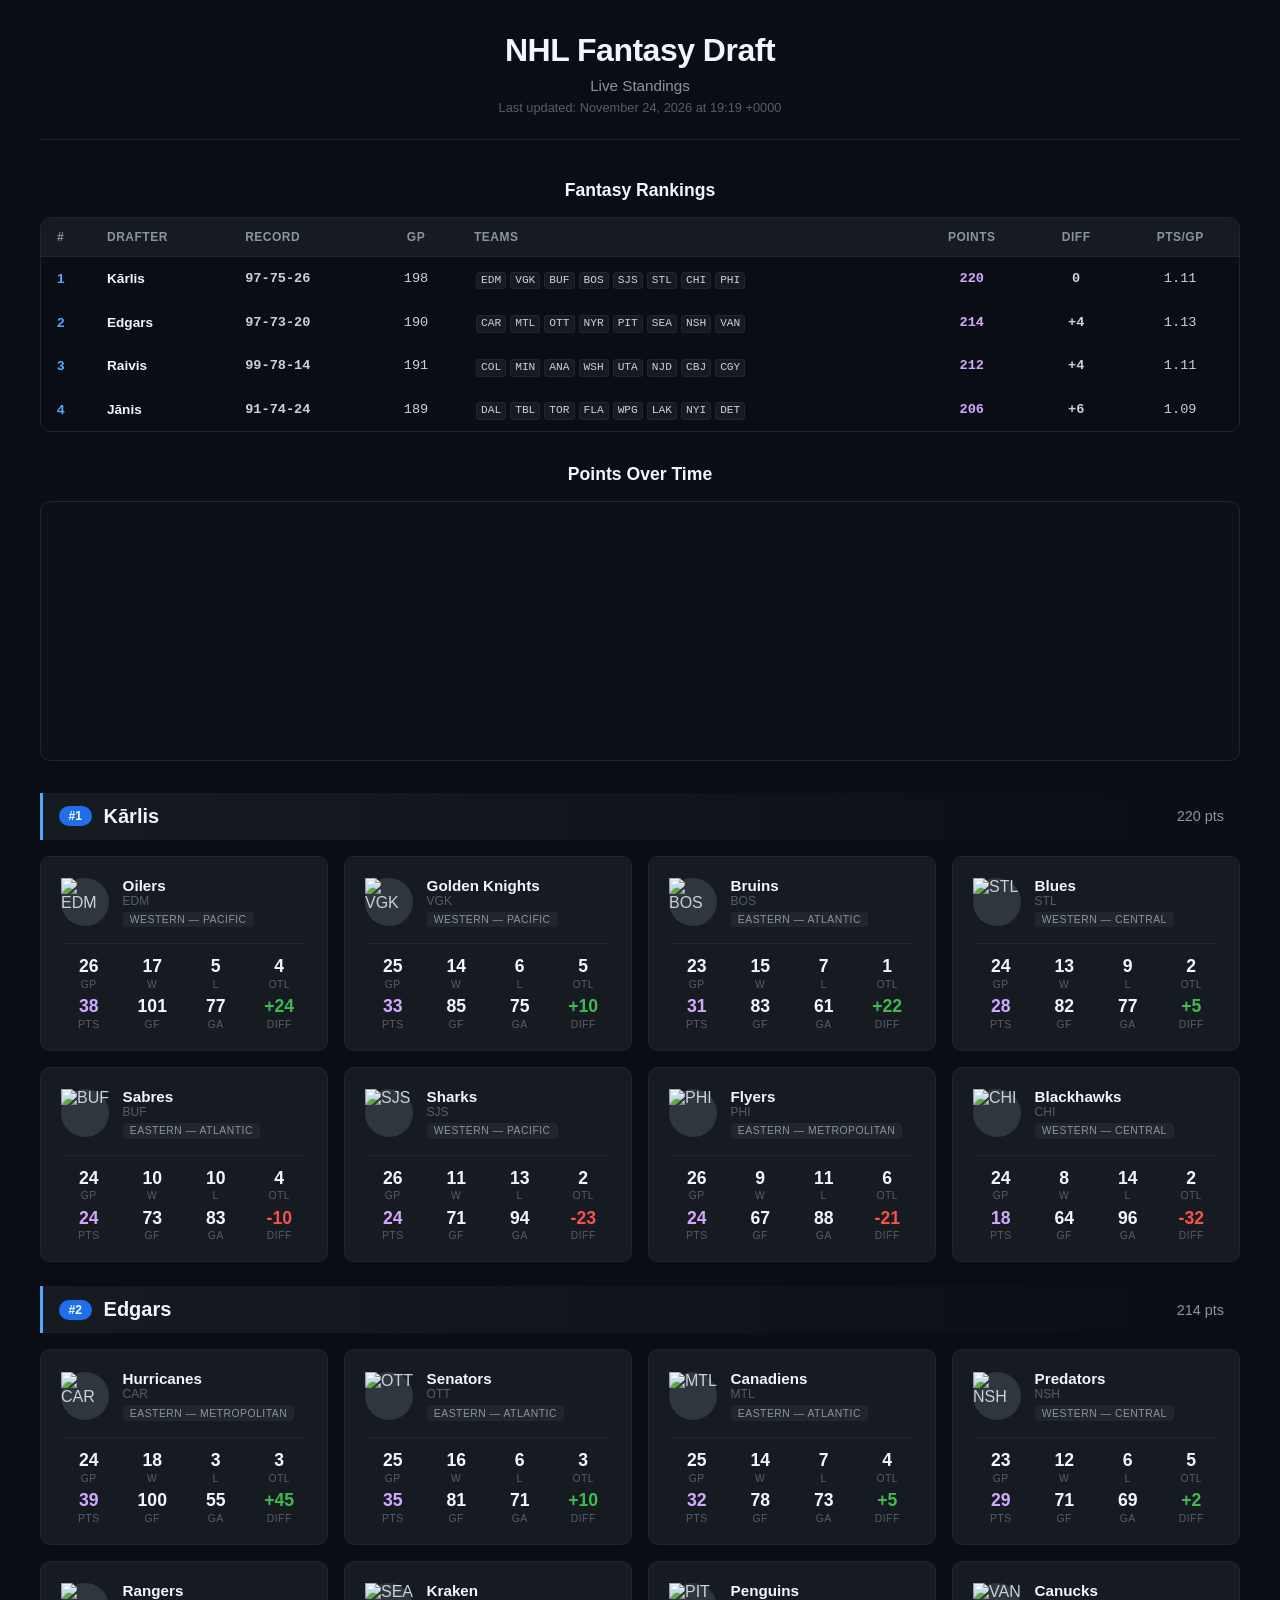
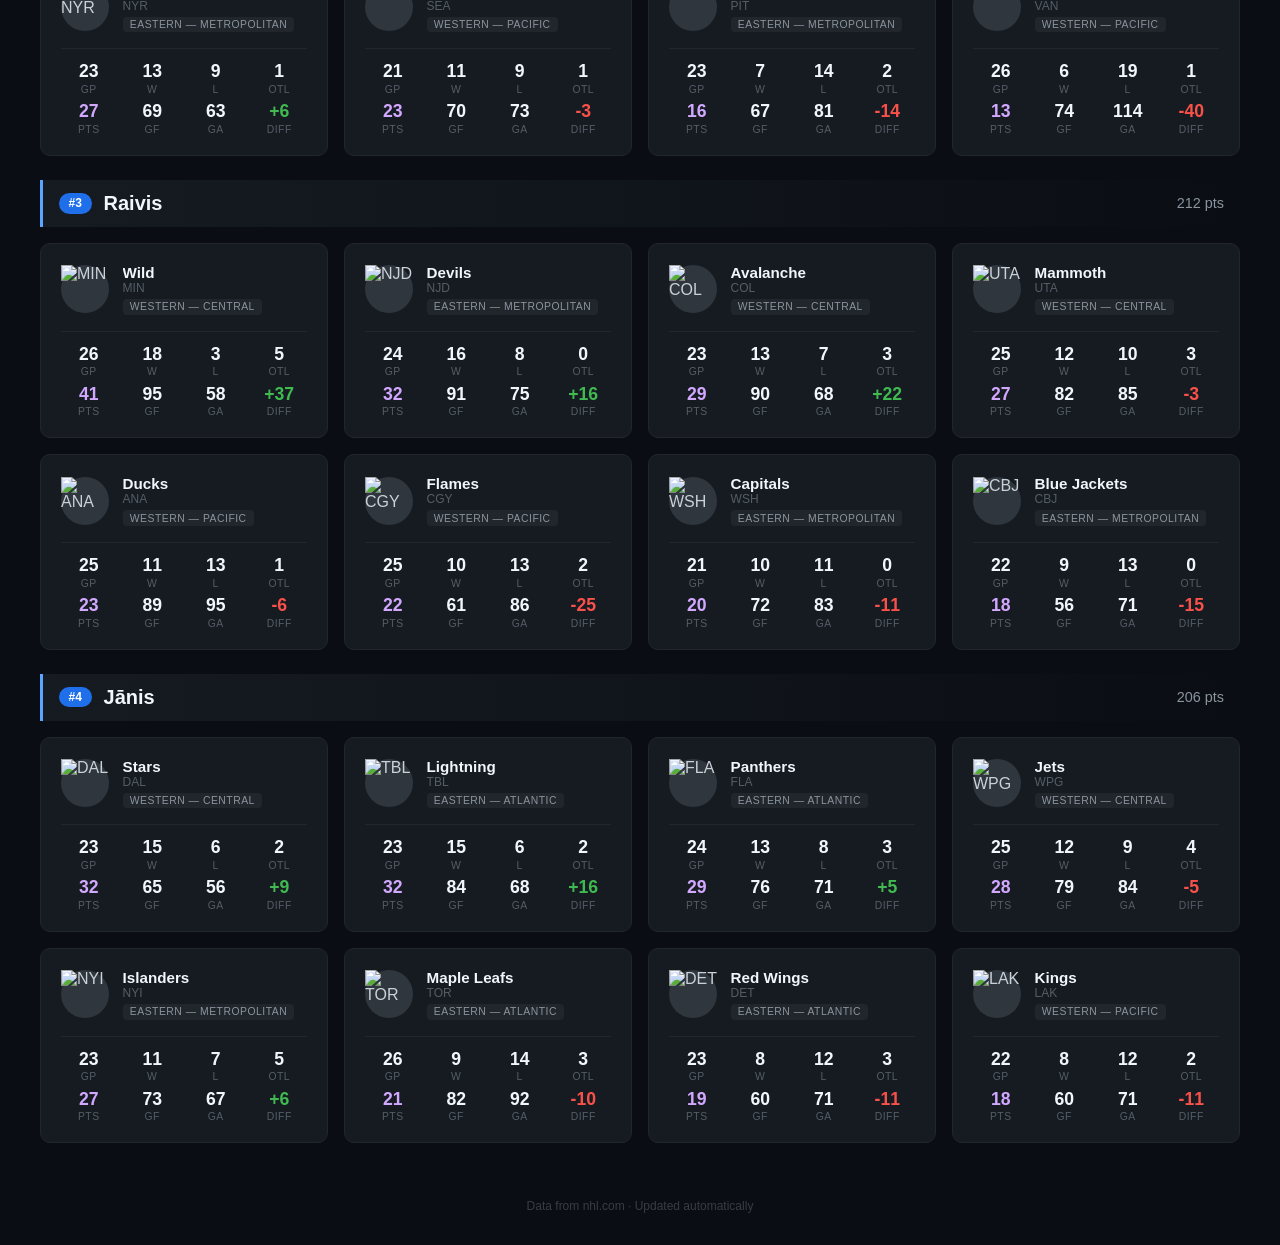
==== commit 0af85d33: "Update standings" ====
--- a/index.html
+++ b/index.html
@@ -11,7 +11,7 @@
         <header>
             <h1>NHL Fantasy Draft</h1>
             <div class="subtitle">Live Standings</div>
-            <div class="update-time">Last updated: November 23, 2026 at 19:49 +0000</div>
+            <div class="update-time">Last updated: November 24, 2026 at 19:19 +0000</div>
         </header>
 
         <div class="records-section">
@@ -33,39 +33,39 @@
                     <tbody>                        <tr>
                             <td class="rank-col">1</td>
                             <td class="drafter-col">Kārlis</td>
-                            <td class="record-col">97-74-26</td>
-                            <td class="gp-col">197</td>
+                            <td class="record-col">97-75-26</td>
+                            <td class="gp-col">198</td>
                             <td class="teams-col"><span class="team-badge">EDM</span><span class="team-badge">VGK</span><span class="team-badge">BUF</span><span class="team-badge">BOS</span><span class="team-badge">SJS</span><span class="team-badge">STL</span><span class="team-badge">CHI</span><span class="team-badge">PHI</span></td>
                             <td class="pts-col">220</td>
-                            <td class="diff-col">+7</td>
-                            <td class="ppg-col">1.12</td>
+                            <td class="diff-col">0</td>
+                            <td class="ppg-col">1.11</td>
                         </tr>                        <tr>
                             <td class="rank-col">2</td>
                             <td class="drafter-col">Edgars</td>
-                            <td class="record-col">95-72-20</td>
-                            <td class="gp-col">187</td>
+                            <td class="record-col">97-73-20</td>
+                            <td class="gp-col">190</td>
                             <td class="teams-col"><span class="team-badge">CAR</span><span class="team-badge">MTL</span><span class="team-badge">OTT</span><span class="team-badge">NYR</span><span class="team-badge">PIT</span><span class="team-badge">SEA</span><span class="team-badge">NSH</span><span class="team-badge">VAN</span></td>
-                            <td class="pts-col">210</td>
-                            <td class="diff-col">+2</td>
-                            <td class="ppg-col">1.12</td>
+                            <td class="pts-col">214</td>
+                            <td class="diff-col">+4</td>
+                            <td class="ppg-col">1.13</td>
                         </tr>                        <tr>
                             <td class="rank-col">3</td>
                             <td class="drafter-col">Raivis</td>
-                            <td class="record-col">97-74-14</td>
-                            <td class="gp-col">185</td>
+                            <td class="record-col">99-78-14</td>
+                            <td class="gp-col">191</td>
                             <td class="teams-col"><span class="team-badge">COL</span><span class="team-badge">MIN</span><span class="team-badge">ANA</span><span class="team-badge">WSH</span><span class="team-badge">UTA</span><span class="team-badge">NJD</span><span class="team-badge">CBJ</span><span class="team-badge">CGY</span></td>
-                            <td class="pts-col">208</td>
-                            <td class="diff-col">0</td>
-                            <td class="ppg-col">1.12</td>
+                            <td class="pts-col">212</td>
+                            <td class="diff-col">+4</td>
+                            <td class="ppg-col">1.11</td>
                         </tr>                        <tr>
                             <td class="rank-col">4</td>
                             <td class="drafter-col">Jānis</td>
-                            <td class="record-col">88-73-24</td>
-                            <td class="gp-col">185</td>
+                            <td class="record-col">91-74-24</td>
+                            <td class="gp-col">189</td>
                             <td class="teams-col"><span class="team-badge">DAL</span><span class="team-badge">TBL</span><span class="team-badge">TOR</span><span class="team-badge">FLA</span><span class="team-badge">WPG</span><span class="team-badge">LAK</span><span class="team-badge">NYI</span><span class="team-badge">DET</span></td>
-                            <td class="pts-col">200</td>
-                            <td class="diff-col">+2</td>
-                            <td class="ppg-col">1.08</td>
+                            <td class="pts-col">206</td>
+                            <td class="diff-col">+6</td>
+                            <td class="ppg-col">1.09</td>
                         </tr>                    </tbody>
                 </table>
             </div>
@@ -313,7 +313,7 @@
                     </div>
                     <div class="stats-row">
                         <div class="stat">
-                            <div class="stat-value">25</div>
+                            <div class="stat-value">26</div>
                             <div class="stat-label">GP</div>
                         </div>
                         <div class="stat">
@@ -321,7 +321,7 @@
                             <div class="stat-label">W</div>
                         </div>
                         <div class="stat">
-                            <div class="stat-value">12</div>
+                            <div class="stat-value">13</div>
                             <div class="stat-label">L</div>
                         </div>
                         <div class="stat">
@@ -335,14 +335,14 @@
                             <div class="stat-label">PTS</div>
                         </div>
                         <div class="stat">
-                            <div class="stat-value">69</div>
-                            <div class="stat-label">GF</div>
-                        </div>
-                        <div class="stat">
-                            <div class="stat-value">89</div>
-                            <div class="stat-label">GA</div>
-                        </div>                        <div class="stat">
-                            <div class="stat-value negative">-20</div>
+                            <div class="stat-value">71</div>
+                            <div class="stat-label">GF</div>
+                        </div>
+                        <div class="stat">
+                            <div class="stat-value">94</div>
+                            <div class="stat-label">GA</div>
+                        </div>                        <div class="stat">
+                            <div class="stat-value negative">-23</div>
                             <div class="stat-label">DIFF</div>
                         </div>
                     </div>
@@ -439,7 +439,7 @@
             <summary class="drafter-header">
                 <span class="rank-badge">#2</span>
                 <h2>Edgars</h2>
-                <span class="total-pts">210 pts</span>
+                <span class="total-pts">214 pts</span>
             </summary>
             <div class="teams-grid">                <div class="team-card">
                     <div class="team-card-top">
@@ -496,11 +496,11 @@
                     </div>
                     <div class="stats-row">
                         <div class="stat">
-                            <div class="stat-value">24</div>
-                            <div class="stat-label">GP</div>
-                        </div>
-                        <div class="stat">
-                            <div class="stat-value">15</div>
+                            <div class="stat-value">25</div>
+                            <div class="stat-label">GP</div>
+                        </div>
+                        <div class="stat">
+                            <div class="stat-value">16</div>
                             <div class="stat-label">W</div>
                         </div>
                         <div class="stat">
@@ -514,18 +514,18 @@
                     </div>
                     <div class="stats-row" style="border-top:none;margin-top:0;padding-top:0.4rem;">
                         <div class="stat">
-                            <div class="stat-value" style="color:#d2a8ff;">33</div>
-                            <div class="stat-label">PTS</div>
-                        </div>
-                        <div class="stat">
-                            <div class="stat-value">79</div>
-                            <div class="stat-label">GF</div>
-                        </div>
-                        <div class="stat">
-                            <div class="stat-value">70</div>
-                            <div class="stat-label">GA</div>
-                        </div>                        <div class="stat">
-                            <div class="stat-value positive">+9</div>
+                            <div class="stat-value" style="color:#d2a8ff;">35</div>
+                            <div class="stat-label">PTS</div>
+                        </div>
+                        <div class="stat">
+                            <div class="stat-value">81</div>
+                            <div class="stat-label">GF</div>
+                        </div>
+                        <div class="stat">
+                            <div class="stat-value">71</div>
+                            <div class="stat-label">GA</div>
+                        </div>                        <div class="stat">
+                            <div class="stat-value positive">+10</div>
                             <div class="stat-label">DIFF</div>
                         </div>
                     </div>
@@ -540,7 +540,7 @@
                     </div>
                     <div class="stats-row">
                         <div class="stat">
-                            <div class="stat-value">24</div>
+                            <div class="stat-value">25</div>
                             <div class="stat-label">GP</div>
                         </div>
                         <div class="stat">
@@ -548,7 +548,7 @@
                             <div class="stat-label">W</div>
                         </div>
                         <div class="stat">
-                            <div class="stat-value">6</div>
+                            <div class="stat-value">7</div>
                             <div class="stat-label">L</div>
                         </div>
                         <div class="stat">
@@ -562,14 +562,14 @@
                             <div class="stat-label">PTS</div>
                         </div>
                         <div class="stat">
-                            <div class="stat-value">77</div>
-                            <div class="stat-label">GF</div>
-                        </div>
-                        <div class="stat">
-                            <div class="stat-value">71</div>
-                            <div class="stat-label">GA</div>
-                        </div>                        <div class="stat">
-                            <div class="stat-value positive">+6</div>
+                            <div class="stat-value">78</div>
+                            <div class="stat-label">GF</div>
+                        </div>
+                        <div class="stat">
+                            <div class="stat-value">73</div>
+                            <div class="stat-label">GA</div>
+                        </div>                        <div class="stat">
+                            <div class="stat-value positive">+5</div>
                             <div class="stat-label">DIFF</div>
                         </div>
                     </div>
@@ -672,11 +672,11 @@
                     </div>
                     <div class="stats-row">
                         <div class="stat">
-                            <div class="stat-value">20</div>
-                            <div class="stat-label">GP</div>
-                        </div>
-                        <div class="stat">
-                            <div class="stat-value">10</div>
+                            <div class="stat-value">21</div>
+                            <div class="stat-label">GP</div>
+                        </div>
+                        <div class="stat">
+                            <div class="stat-value">11</div>
                             <div class="stat-label">W</div>
                         </div>
                         <div class="stat">
@@ -690,18 +690,18 @@
                     </div>
                     <div class="stats-row" style="border-top:none;margin-top:0;padding-top:0.4rem;">
                         <div class="stat">
-                            <div class="stat-value" style="color:#d2a8ff;">21</div>
-                            <div class="stat-label">PTS</div>
-                        </div>
-                        <div class="stat">
-                            <div class="stat-value">67</div>
-                            <div class="stat-label">GF</div>
-                        </div>
-                        <div class="stat">
-                            <div class="stat-value">71</div>
-                            <div class="stat-label">GA</div>
-                        </div>                        <div class="stat">
-                            <div class="stat-value negative">-4</div>
+                            <div class="stat-value" style="color:#d2a8ff;">23</div>
+                            <div class="stat-label">PTS</div>
+                        </div>
+                        <div class="stat">
+                            <div class="stat-value">70</div>
+                            <div class="stat-label">GF</div>
+                        </div>
+                        <div class="stat">
+                            <div class="stat-value">73</div>
+                            <div class="stat-label">GA</div>
+                        </div>                        <div class="stat">
+                            <div class="stat-value negative">-3</div>
                             <div class="stat-label">DIFF</div>
                         </div>
                     </div>
@@ -798,7 +798,7 @@
             <summary class="drafter-header">
                 <span class="rank-badge">#3</span>
                 <h2>Raivis</h2>
-                <span class="total-pts">208 pts</span>
+                <span class="total-pts">212 pts</span>
             </summary>
             <div class="teams-grid">                <div class="team-card">
                     <div class="team-card-top">
@@ -811,11 +811,11 @@
                     </div>
                     <div class="stats-row">
                         <div class="stat">
-                            <div class="stat-value">25</div>
-                            <div class="stat-label">GP</div>
-                        </div>
-                        <div class="stat">
-                            <div class="stat-value">17</div>
+                            <div class="stat-value">26</div>
+                            <div class="stat-label">GP</div>
+                        </div>
+                        <div class="stat">
+                            <div class="stat-value">18</div>
                             <div class="stat-label">W</div>
                         </div>
                         <div class="stat">
@@ -829,18 +829,18 @@
                     </div>
                     <div class="stats-row" style="border-top:none;margin-top:0;padding-top:0.4rem;">
                         <div class="stat">
-                            <div class="stat-value" style="color:#d2a8ff;">39</div>
-                            <div class="stat-label">PTS</div>
-                        </div>
-                        <div class="stat">
-                            <div class="stat-value">90</div>
-                            <div class="stat-label">GF</div>
-                        </div>
-                        <div class="stat">
-                            <div class="stat-value">56</div>
-                            <div class="stat-label">GA</div>
-                        </div>                        <div class="stat">
-                            <div class="stat-value positive">+34</div>
+                            <div class="stat-value" style="color:#d2a8ff;">41</div>
+                            <div class="stat-label">PTS</div>
+                        </div>
+                        <div class="stat">
+                            <div class="stat-value">95</div>
+                            <div class="stat-label">GF</div>
+                        </div>
+                        <div class="stat">
+                            <div class="stat-value">58</div>
+                            <div class="stat-label">GA</div>
+                        </div>                        <div class="stat">
+                            <div class="stat-value positive">+37</div>
                             <div class="stat-label">DIFF</div>
                         </div>
                     </div>
@@ -855,11 +855,11 @@
                     </div>
                     <div class="stats-row">
                         <div class="stat">
-                            <div class="stat-value">23</div>
-                            <div class="stat-label">GP</div>
-                        </div>
-                        <div class="stat">
-                            <div class="stat-value">15</div>
+                            <div class="stat-value">24</div>
+                            <div class="stat-label">GP</div>
+                        </div>
+                        <div class="stat">
+                            <div class="stat-value">16</div>
                             <div class="stat-label">W</div>
                         </div>
                         <div class="stat">
@@ -873,18 +873,18 @@
                     </div>
                     <div class="stats-row" style="border-top:none;margin-top:0;padding-top:0.4rem;">
                         <div class="stat">
-                            <div class="stat-value" style="color:#d2a8ff;">30</div>
-                            <div class="stat-label">PTS</div>
-                        </div>
-                        <div class="stat">
-                            <div class="stat-value">88</div>
-                            <div class="stat-label">GF</div>
-                        </div>
-                        <div class="stat">
-                            <div class="stat-value">73</div>
-                            <div class="stat-label">GA</div>
-                        </div>                        <div class="stat">
-                            <div class="stat-value positive">+15</div>
+                            <div class="stat-value" style="color:#d2a8ff;">32</div>
+                            <div class="stat-label">PTS</div>
+                        </div>
+                        <div class="stat">
+                            <div class="stat-value">91</div>
+                            <div class="stat-label">GF</div>
+                        </div>
+                        <div class="stat">
+                            <div class="stat-value">75</div>
+                            <div class="stat-label">GA</div>
+                        </div>                        <div class="stat">
+                            <div class="stat-value positive">+16</div>
                             <div class="stat-label">DIFF</div>
                         </div>
                     </div>
@@ -943,7 +943,7 @@
                     </div>
                     <div class="stats-row">
                         <div class="stat">
-                            <div class="stat-value">24</div>
+                            <div class="stat-value">25</div>
                             <div class="stat-label">GP</div>
                         </div>
                         <div class="stat">
@@ -951,7 +951,7 @@
                             <div class="stat-label">W</div>
                         </div>
                         <div class="stat">
-                            <div class="stat-value">9</div>
+                            <div class="stat-value">10</div>
                             <div class="stat-label">L</div>
                         </div>
                         <div class="stat">
@@ -965,14 +965,14 @@
                             <div class="stat-label">PTS</div>
                         </div>
                         <div class="stat">
-                            <div class="stat-value">80</div>
-                            <div class="stat-label">GF</div>
-                        </div>
-                        <div class="stat">
-                            <div class="stat-value">81</div>
-                            <div class="stat-label">GA</div>
-                        </div>                        <div class="stat">
-                            <div class="stat-value negative">-1</div>
+                            <div class="stat-value">82</div>
+                            <div class="stat-label">GF</div>
+                        </div>
+                        <div class="stat">
+                            <div class="stat-value">85</div>
+                            <div class="stat-label">GA</div>
+                        </div>                        <div class="stat">
+                            <div class="stat-value negative">-3</div>
                             <div class="stat-label">DIFF</div>
                         </div>
                     </div>
@@ -987,7 +987,7 @@
                     </div>
                     <div class="stats-row">
                         <div class="stat">
-                            <div class="stat-value">24</div>
+                            <div class="stat-value">25</div>
                             <div class="stat-label">GP</div>
                         </div>
                         <div class="stat">
@@ -995,7 +995,7 @@
                             <div class="stat-label">W</div>
                         </div>
                         <div class="stat">
-                            <div class="stat-value">12</div>
+                            <div class="stat-value">13</div>
                             <div class="stat-label">L</div>
                         </div>
                         <div class="stat">
@@ -1009,14 +1009,14 @@
                             <div class="stat-label">PTS</div>
                         </div>
                         <div class="stat">
-                            <div class="stat-value">87</div>
-                            <div class="stat-label">GF</div>
-                        </div>
-                        <div class="stat">
-                            <div class="stat-value">92</div>
-                            <div class="stat-label">GA</div>
-                        </div>                        <div class="stat">
-                            <div class="stat-value negative">-5</div>
+                            <div class="stat-value">89</div>
+                            <div class="stat-label">GF</div>
+                        </div>
+                        <div class="stat">
+                            <div class="stat-value">95</div>
+                            <div class="stat-label">GA</div>
+                        </div>                        <div class="stat">
+                            <div class="stat-value negative">-6</div>
                             <div class="stat-label">DIFF</div>
                         </div>
                     </div>
@@ -1031,7 +1031,7 @@
                     </div>
                     <div class="stats-row">
                         <div class="stat">
-                            <div class="stat-value">24</div>
+                            <div class="stat-value">25</div>
                             <div class="stat-label">GP</div>
                         </div>
                         <div class="stat">
@@ -1039,7 +1039,7 @@
                             <div class="stat-label">W</div>
                         </div>
                         <div class="stat">
-                            <div class="stat-value">12</div>
+                            <div class="stat-value">13</div>
                             <div class="stat-label">L</div>
                         </div>
                         <div class="stat">
@@ -1053,14 +1053,14 @@
                             <div class="stat-label">PTS</div>
                         </div>
                         <div class="stat">
-                            <div class="stat-value">60</div>
-                            <div class="stat-label">GF</div>
-                        </div>
-                        <div class="stat">
-                            <div class="stat-value">84</div>
-                            <div class="stat-label">GA</div>
-                        </div>                        <div class="stat">
-                            <div class="stat-value negative">-24</div>
+                            <div class="stat-value">61</div>
+                            <div class="stat-label">GF</div>
+                        </div>
+                        <div class="stat">
+                            <div class="stat-value">86</div>
+                            <div class="stat-label">GA</div>
+                        </div>                        <div class="stat">
+                            <div class="stat-value negative">-25</div>
                             <div class="stat-label">DIFF</div>
                         </div>
                     </div>
@@ -1119,7 +1119,7 @@
                     </div>
                     <div class="stats-row">
                         <div class="stat">
-                            <div class="stat-value">21</div>
+                            <div class="stat-value">22</div>
                             <div class="stat-label">GP</div>
                         </div>
                         <div class="stat">
@@ -1127,7 +1127,7 @@
                             <div class="stat-label">W</div>
                         </div>
                         <div class="stat">
-                            <div class="stat-value">12</div>
+                            <div class="stat-value">13</div>
                             <div class="stat-label">L</div>
                         </div>
                         <div class="stat">
@@ -1141,14 +1141,14 @@
                             <div class="stat-label">PTS</div>
                         </div>
                         <div class="stat">
-                            <div class="stat-value">54</div>
-                            <div class="stat-label">GF</div>
-                        </div>
-                        <div class="stat">
-                            <div class="stat-value">68</div>
-                            <div class="stat-label">GA</div>
-                        </div>                        <div class="stat">
-                            <div class="stat-value negative">-14</div>
+                            <div class="stat-value">56</div>
+                            <div class="stat-label">GF</div>
+                        </div>
+                        <div class="stat">
+                            <div class="stat-value">71</div>
+                            <div class="stat-label">GA</div>
+                        </div>                        <div class="stat">
+                            <div class="stat-value negative">-15</div>
                             <div class="stat-label">DIFF</div>
                         </div>
                     </div>
@@ -1157,7 +1157,7 @@
             <summary class="drafter-header">
                 <span class="rank-badge">#4</span>
                 <h2>Jānis</h2>
-                <span class="total-pts">200 pts</span>
+                <span class="total-pts">206 pts</span>
             </summary>
             <div class="teams-grid">                <div class="team-card">
                     <div class="team-card-top">
@@ -1293,6 +1293,50 @@
                     </div>
                 </div>                <div class="team-card">
                     <div class="team-card-top">
+                        <div class="logo-circle">                        <img src="https://assets.nhle.com/logos/nhl/svg/WPG_light.svg" alt="WPG" class="team-logo">                        </div>
+                        <div class="team-info">
+                            <div class="team-name">Jets</div>
+                            <div class="team-abbrev">WPG</div>
+                            <span class="division-tag">Western — Central</span>
+                        </div>
+                    </div>
+                    <div class="stats-row">
+                        <div class="stat">
+                            <div class="stat-value">25</div>
+                            <div class="stat-label">GP</div>
+                        </div>
+                        <div class="stat">
+                            <div class="stat-value">12</div>
+                            <div class="stat-label">W</div>
+                        </div>
+                        <div class="stat">
+                            <div class="stat-value">9</div>
+                            <div class="stat-label">L</div>
+                        </div>
+                        <div class="stat">
+                            <div class="stat-value">4</div>
+                            <div class="stat-label">OTL</div>
+                        </div>
+                    </div>
+                    <div class="stats-row" style="border-top:none;margin-top:0;padding-top:0.4rem;">
+                        <div class="stat">
+                            <div class="stat-value" style="color:#d2a8ff;">28</div>
+                            <div class="stat-label">PTS</div>
+                        </div>
+                        <div class="stat">
+                            <div class="stat-value">79</div>
+                            <div class="stat-label">GF</div>
+                        </div>
+                        <div class="stat">
+                            <div class="stat-value">84</div>
+                            <div class="stat-label">GA</div>
+                        </div>                        <div class="stat">
+                            <div class="stat-value negative">-5</div>
+                            <div class="stat-label">DIFF</div>
+                        </div>
+                    </div>
+                </div>                <div class="team-card">
+                    <div class="team-card-top">
                         <div class="logo-circle">                        <img src="https://assets.nhle.com/logos/nhl/svg/NYI_light.svg" alt="NYI" class="team-logo">                        </div>
                         <div class="team-info">
                             <div class="team-name">Islanders</div>
@@ -1302,7 +1346,7 @@
                     </div>
                     <div class="stats-row">
                         <div class="stat">
-                            <div class="stat-value">22</div>
+                            <div class="stat-value">23</div>
                             <div class="stat-label">GP</div>
                         </div>
                         <div class="stat">
@@ -1310,7 +1354,7 @@
                             <div class="stat-label">W</div>
                         </div>
                         <div class="stat">
-                            <div class="stat-value">6</div>
+                            <div class="stat-value">7</div>
                             <div class="stat-label">L</div>
                         </div>
                         <div class="stat">
@@ -1324,58 +1368,14 @@
                             <div class="stat-label">PTS</div>
                         </div>
                         <div class="stat">
-                            <div class="stat-value">71</div>
-                            <div class="stat-label">GF</div>
-                        </div>
-                        <div class="stat">
-                            <div class="stat-value">63</div>
-                            <div class="stat-label">GA</div>
-                        </div>                        <div class="stat">
-                            <div class="stat-value positive">+8</div>
-                            <div class="stat-label">DIFF</div>
-                        </div>
-                    </div>
-                </div>                <div class="team-card">
-                    <div class="team-card-top">
-                        <div class="logo-circle">                        <img src="https://assets.nhle.com/logos/nhl/svg/WPG_light.svg" alt="WPG" class="team-logo">                        </div>
-                        <div class="team-info">
-                            <div class="team-name">Jets</div>
-                            <div class="team-abbrev">WPG</div>
-                            <span class="division-tag">Western — Central</span>
-                        </div>
-                    </div>
-                    <div class="stats-row">
-                        <div class="stat">
-                            <div class="stat-value">24</div>
-                            <div class="stat-label">GP</div>
-                        </div>
-                        <div class="stat">
-                            <div class="stat-value">11</div>
-                            <div class="stat-label">W</div>
-                        </div>
-                        <div class="stat">
-                            <div class="stat-value">9</div>
-                            <div class="stat-label">L</div>
-                        </div>
-                        <div class="stat">
-                            <div class="stat-value">4</div>
-                            <div class="stat-label">OTL</div>
-                        </div>
-                    </div>
-                    <div class="stats-row" style="border-top:none;margin-top:0;padding-top:0.4rem;">
-                        <div class="stat">
-                            <div class="stat-value" style="color:#d2a8ff;">26</div>
-                            <div class="stat-label">PTS</div>
-                        </div>
-                        <div class="stat">
-                            <div class="stat-value">75</div>
-                            <div class="stat-label">GF</div>
-                        </div>
-                        <div class="stat">
-                            <div class="stat-value">82</div>
-                            <div class="stat-label">GA</div>
-                        </div>                        <div class="stat">
-                            <div class="stat-value negative">-7</div>
+                            <div class="stat-value">73</div>
+                            <div class="stat-label">GF</div>
+                        </div>
+                        <div class="stat">
+                            <div class="stat-value">67</div>
+                            <div class="stat-label">GA</div>
+                        </div>                        <div class="stat">
+                            <div class="stat-value positive">+6</div>
                             <div class="stat-label">DIFF</div>
                         </div>
                     </div>
@@ -1390,11 +1390,11 @@
                     </div>
                     <div class="stats-row">
                         <div class="stat">
-                            <div class="stat-value">25</div>
-                            <div class="stat-label">GP</div>
-                        </div>
-                        <div class="stat">
-                            <div class="stat-value">8</div>
+                            <div class="stat-value">26</div>
+                            <div class="stat-label">GP</div>
+                        </div>
+                        <div class="stat">
+                            <div class="stat-value">9</div>
                             <div class="stat-label">W</div>
                         </div>
                         <div class="stat">
@@ -1408,18 +1408,18 @@
                     </div>
                     <div class="stats-row" style="border-top:none;margin-top:0;padding-top:0.4rem;">
                         <div class="stat">
-                            <div class="stat-value" style="color:#d2a8ff;">19</div>
-                            <div class="stat-label">PTS</div>
-                        </div>
-                        <div class="stat">
-                            <div class="stat-value">78</div>
-                            <div class="stat-label">GF</div>
-                        </div>
-                        <div class="stat">
-                            <div class="stat-value">90</div>
-                            <div class="stat-label">GA</div>
-                        </div>                        <div class="stat">
-                            <div class="stat-value negative">-12</div>
+                            <div class="stat-value" style="color:#d2a8ff;">21</div>
+                            <div class="stat-label">PTS</div>
+                        </div>
+                        <div class="stat">
+                            <div class="stat-value">82</div>
+                            <div class="stat-label">GF</div>
+                        </div>
+                        <div class="stat">
+                            <div class="stat-value">92</div>
+                            <div class="stat-label">GA</div>
+                        </div>                        <div class="stat">
+                            <div class="stat-value negative">-10</div>
                             <div class="stat-label">DIFF</div>
                         </div>
                     </div>
@@ -1478,11 +1478,11 @@
                     </div>
                     <div class="stats-row">
                         <div class="stat">
-                            <div class="stat-value">21</div>
-                            <div class="stat-label">GP</div>
-                        </div>
-                        <div class="stat">
-                            <div class="stat-value">7</div>
+                            <div class="stat-value">22</div>
+                            <div class="stat-label">GP</div>
+                        </div>
+                        <div class="stat">
+                            <div class="stat-value">8</div>
                             <div class="stat-label">W</div>
                         </div>
                         <div class="stat">
@@ -1496,18 +1496,18 @@
                     </div>
                     <div class="stats-row" style="border-top:none;margin-top:0;padding-top:0.4rem;">
                         <div class="stat">
-                            <div class="stat-value" style="color:#d2a8ff;">16</div>
-                            <div class="stat-label">PTS</div>
-                        </div>
-                        <div class="stat">
-                            <div class="stat-value">58</div>
-                            <div class="stat-label">GF</div>
-                        </div>
-                        <div class="stat">
-                            <div class="stat-value">70</div>
-                            <div class="stat-label">GA</div>
-                        </div>                        <div class="stat">
-                            <div class="stat-value negative">-12</div>
+                            <div class="stat-value" style="color:#d2a8ff;">18</div>
+                            <div class="stat-label">PTS</div>
+                        </div>
+                        <div class="stat">
+                            <div class="stat-value">60</div>
+                            <div class="stat-label">GF</div>
+                        </div>
+                        <div class="stat">
+                            <div class="stat-value">71</div>
+                            <div class="stat-label">GA</div>
+                        </div>                        <div class="stat">
+                            <div class="stat-value negative">-11</div>
                             <div class="stat-label">DIFF</div>
                         </div>
                     </div>
@@ -1521,7 +1521,7 @@
     <script src="https://cdn.jsdelivr.net/npm/chart.js@4"></script>
     <script>
     (function() {
-        const graphEntries = [{"date": "2026-09-30", "drafters": [{"color": "#58a6ff", "name": "Edgars", "points": 5, "points_diff": 0}, {"color": "#3fb950", "name": "K\u0101rlis", "points": 5, "points_diff": 0}, {"color": "#f0883e", "name": "J\u0101nis", "points": 2, "points_diff": 0}, {"color": "#d2a8ff", "name": "Raivis", "points": 0, "points_diff": 0}]}, {"date": "2026-10-01", "drafters": [{"color": "#58a6ff", "name": "Edgars", "points": 7, "points_diff": 2}, {"color": "#3fb950", "name": "K\u0101rlis", "points": 5, "points_diff": 0}, {"color": "#f0883e", "name": "J\u0101nis", "points": 4, "points_diff": 2}, {"color": "#d2a8ff", "name": "Raivis", "points": 2, "points_diff": 2}]}, {"date": "2026-10-02", "drafters": [{"color": "#58a6ff", "name": "Edgars", "points": 11, "points_diff": 4}, {"color": "#d2a8ff", "name": "Raivis", "points": 10, "points_diff": 8}, {"color": "#3fb950", "name": "K\u0101rlis", "points": 10, "points_diff": 5}, {"color": "#f0883e", "name": "J\u0101nis", "points": 5, "points_diff": 1}]}, {"date": "2026-10-03", "drafters": [{"color": "#d2a8ff", "name": "Raivis", "points": 14, "points_diff": 4}, {"color": "#3fb950", "name": "K\u0101rlis", "points": 14, "points_diff": 4}, {"color": "#58a6ff", "name": "Edgars", "points": 13, "points_diff": 2}, {"color": "#f0883e", "name": "J\u0101nis", "points": 6, "points_diff": 1}]}, {"date": "2026-10-04", "drafters": [{"color": "#58a6ff", "name": "Edgars", "points": 24, "points_diff": 11}, {"color": "#3fb950", "name": "K\u0101rlis", "points": 21, "points_diff": 7}, {"color": "#d2a8ff", "name": "Raivis", "points": 20, "points_diff": 6}, {"color": "#f0883e", "name": "J\u0101nis", "points": 11, "points_diff": 5}]}, {"date": "2026-10-05", "drafters": [{"color": "#58a6ff", "name": "Edgars", "points": 28, "points_diff": 4}, {"color": "#3fb950", "name": "K\u0101rlis", "points": 23, "points_diff": 2}, {"color": "#d2a8ff", "name": "Raivis", "points": 22, "points_diff": 2}, {"color": "#f0883e", "name": "J\u0101nis", "points": 14, "points_diff": 3}]}, {"date": "2026-10-06", "drafters": [{"color": "#58a6ff", "name": "Edgars", "points": 30, "points_diff": 2}, {"color": "#3fb950", "name": "K\u0101rlis", "points": 23, "points_diff": 0}, {"color": "#d2a8ff", "name": "Raivis", "points": 22, "points_diff": 0}, {"color": "#f0883e", "name": "J\u0101nis", "points": 20, "points_diff": 6}]}, {"date": "2026-10-07", "drafters": [{"color": "#58a6ff", "name": "Edgars", "points": 35, "points_diff": 5}, {"color": "#3fb950", "name": "K\u0101rlis", "points": 29, "points_diff": 6}, {"color": "#f0883e", "name": "J\u0101nis", "points": 26, "points_diff": 6}, {"color": "#d2a8ff", "name": "Raivis", "points": 25, "points_diff": 3}]}, {"date": "2026-10-08", "drafters": [{"color": "#58a6ff", "name": "Edgars", "points": 35, "points_diff": 0}, {"color": "#3fb950", "name": "K\u0101rlis", "points": 31, "points_diff": 2}, {"color": "#f0883e", "name": "J\u0101nis", "points": 28, "points_diff": 2}, {"color": "#d2a8ff", "name": "Raivis", "points": 27, "points_diff": 2}]}, {"date": "2026-10-09", "drafters": [{"color": "#58a6ff", "name": "Edgars", "points": 41, "points_diff": 6}, {"color": "#3fb950", "name": "K\u0101rlis", "points": 38, "points_diff": 7}, {"color": "#f0883e", "name": "J\u0101nis", "points": 35, "points_diff": 7}, {"color": "#d2a8ff", "name": "Raivis", "points": 29, "points_diff": 2}]}, {"date": "2026-10-10", "drafters": [{"color": "#58a6ff", "name": "Edgars", "points": 44, "points_diff": 3}, {"color": "#3fb950", "name": "K\u0101rlis", "points": 38, "points_diff": 0}, {"color": "#d2a8ff", "name": "Raivis", "points": 35, "points_diff": 6}, {"color": "#f0883e", "name": "J\u0101nis", "points": 35, "points_diff": 0}]}, {"date": "2026-10-11", "drafters": [{"color": "#58a6ff", "name": "Edgars", "points": 53, "points_diff": 9}, {"color": "#3fb950", "name": "K\u0101rlis", "points": 46, "points_diff": 8}, {"color": "#d2a8ff", "name": "Raivis", "points": 43, "points_diff": 8}, {"color": "#f0883e", "name": "J\u0101nis", "points": 42, "points_diff": 7}]}, {"date": "2026-10-12", "drafters": [{"color": "#58a6ff", "name": "Edgars", "points": 59, "points_diff": 6}, {"color": "#3fb950", "name": "K\u0101rlis", "points": 46, "points_diff": 0}, {"color": "#d2a8ff", "name": "Raivis", "points": 43, "points_diff": 0}, {"color": "#f0883e", "name": "J\u0101nis", "points": 42, "points_diff": 0}]}, {"date": "2026-10-13", "drafters": [{"color": "#58a6ff", "name": "Edgars", "points": 61, "points_diff": 2}, {"color": "#3fb950", "name": "K\u0101rlis", "points": 48, "points_diff": 2}, {"color": "#d2a8ff", "name": "Raivis", "points": 45, "points_diff": 2}, {"color": "#f0883e", "name": "J\u0101nis", "points": 42, "points_diff": 0}]}, {"date": "2026-10-14", "drafters": [{"color": "#58a6ff", "name": "Edgars", "points": 69, "points_diff": 8}, {"color": "#3fb950", "name": "K\u0101rlis", "points": 60, "points_diff": 12}, {"color": "#d2a8ff", "name": "Raivis", "points": 53, "points_diff": 8}, {"color": "#f0883e", "name": "J\u0101nis", "points": 49, "points_diff": 7}]}, {"date": "2026-10-15", "drafters": [{"color": "#58a6ff", "name": "Edgars", "points": 69, "points_diff": 0}, {"color": "#3fb950", "name": "K\u0101rlis", "points": 60, "points_diff": 0}, {"color": "#d2a8ff", "name": "Raivis", "points": 56, "points_diff": 3}, {"color": "#f0883e", "name": "J\u0101nis", "points": 51, "points_diff": 2}]}, {"date": "2026-10-16", "drafters": [{"color": "#58a6ff", "name": "Edgars", "points": 74, "points_diff": 5}, {"color": "#3fb950", "name": "K\u0101rlis", "points": 68, "points_diff": 8}, {"color": "#d2a8ff", "name": "Raivis", "points": 62, "points_diff": 6}, {"color": "#f0883e", "name": "J\u0101nis", "points": 60, "points_diff": 9}]}, {"date": "2026-10-17", "drafters": [{"color": "#58a6ff", "name": "Edgars", "points": 74, "points_diff": 0}, {"color": "#3fb950", "name": "K\u0101rlis", "points": 70, "points_diff": 2}, {"color": "#d2a8ff", "name": "Raivis", "points": 64, "points_diff": 2}, {"color": "#f0883e", "name": "J\u0101nis", "points": 60, "points_diff": 0}]}, {"date": "2026-10-18", "drafters": [{"color": "#58a6ff", "name": "Edgars", "points": 81, "points_diff": 7}, {"color": "#3fb950", "name": "K\u0101rlis", "points": 80, "points_diff": 10}, {"color": "#f0883e", "name": "J\u0101nis", "points": 70, "points_diff": 10}, {"color": "#d2a8ff", "name": "Raivis", "points": 68, "points_diff": 4}]}, {"date": "2026-10-19", "drafters": [{"color": "#58a6ff", "name": "Edgars", "points": 81, "points_diff": 0}, {"color": "#3fb950", "name": "K\u0101rlis", "points": 80, "points_diff": 0}, {"color": "#d2a8ff", "name": "Raivis", "points": 72, "points_diff": 4}, {"color": "#f0883e", "name": "J\u0101nis", "points": 70, "points_diff": 0}]}, {"date": "2026-10-20", "drafters": [{"color": "#58a6ff", "name": "Edgars", "points": 83, "points_diff": 2}, {"color": "#3fb950", "name": "K\u0101rlis", "points": 82, "points_diff": 2}, {"color": "#d2a8ff", "name": "Raivis", "points": 74, "points_diff": 2}, {"color": "#f0883e", "name": "J\u0101nis", "points": 72, "points_diff": 2}]}, {"date": "2026-10-21", "drafters": [{"color": "#3fb950", "name": "K\u0101rlis", "points": 89, "points_diff": 7}, {"color": "#58a6ff", "name": "Edgars", "points": 88, "points_diff": 5}, {"color": "#f0883e", "name": "J\u0101nis", "points": 83, "points_diff": 11}, {"color": "#d2a8ff", "name": "Raivis", "points": 77, "points_diff": 3}]}, {"date": "2026-10-22", "drafters": [{"color": "#3fb950", "name": "K\u0101rlis", "points": 91, "points_diff": 2}, {"color": "#58a6ff", "name": "Edgars", "points": 90, "points_diff": 2}, {"color": "#f0883e", "name": "J\u0101nis", "points": 83, "points_diff": 0}, {"color": "#d2a8ff", "name": "Raivis", "points": 77, "points_diff": 0}]}, {"date": "2026-10-23", "drafters": [{"color": "#3fb950", "name": "K\u0101rlis", "points": 99, "points_diff": 8}, {"color": "#58a6ff", "name": "Edgars", "points": 95, "points_diff": 5}, {"color": "#f0883e", "name": "J\u0101nis", "points": 93, "points_diff": 10}, {"color": "#d2a8ff", "name": "Raivis", "points": 81, "points_diff": 4}]}, {"date": "2026-10-24", "drafters": [{"color": "#3fb950", "name": "K\u0101rlis", "points": 99, "points_diff": 0}, {"color": "#58a6ff", "name": "Edgars", "points": 97, "points_diff": 2}, {"color": "#f0883e", "name": "J\u0101nis", "points": 93, "points_diff": 0}, {"color": "#d2a8ff", "name": "Raivis", "points": 83, "points_diff": 2}]}, {"date": "2026-10-25", "drafters": [{"color": "#58a6ff", "name": "Edgars", "points": 104, "points_diff": 7}, {"color": "#3fb950", "name": "K\u0101rlis", "points": 103, "points_diff": 4}, {"color": "#d2a8ff", "name": "Raivis", "points": 97, "points_diff": 14}, {"color": "#f0883e", "name": "J\u0101nis", "points": 96, "points_diff": 3}]}, {"date": "2026-10-26", "drafters": [{"color": "#58a6ff", "name": "Edgars", "points": 108, "points_diff": 4}, {"color": "#3fb950", "name": "K\u0101rlis", "points": 103, "points_diff": 0}, {"color": "#f0883e", "name": "J\u0101nis", "points": 100, "points_diff": 4}, {"color": "#d2a8ff", "name": "Raivis", "points": 99, "points_diff": 2}]}, {"date": "2026-10-27", "drafters": [{"color": "#58a6ff", "name": "Edgars", "points": 108, "points_diff": 0}, {"color": "#3fb950", "name": "K\u0101rlis", "points": 104, "points_diff": 1}, {"color": "#f0883e", "name": "J\u0101nis", "points": 104, "points_diff": 4}, {"color": "#d2a8ff", "name": "Raivis", "points": 101, "points_diff": 2}]}, {"date": "2026-10-28", "drafters": [{"color": "#58a6ff", "name": "Edgars", "points": 115, "points_diff": 7}, {"color": "#3fb950", "name": "K\u0101rlis", "points": 111, "points_diff": 7}, {"color": "#d2a8ff", "name": "Raivis", "points": 108, "points_diff": 7}, {"color": "#f0883e", "name": "J\u0101nis", "points": 108, "points_diff": 4}]}, {"date": "2026-10-29", "drafters": [{"color": "#58a6ff", "name": "Edgars", "points": 117, "points_diff": 2}, {"color": "#3fb950", "name": "K\u0101rlis", "points": 113, "points_diff": 2}, {"color": "#d2a8ff", "name": "Raivis", "points": 112, "points_diff": 4}, {"color": "#f0883e", "name": "J\u0101nis", "points": 108, "points_diff": 0}]}, {"date": "2026-10-30", "drafters": [{"color": "#58a6ff", "name": "Edgars", "points": 123, "points_diff": 6}, {"color": "#3fb950", "name": "K\u0101rlis", "points": 119, "points_diff": 6}, {"color": "#d2a8ff", "name": "Raivis", "points": 117, "points_diff": 5}, {"color": "#f0883e", "name": "J\u0101nis", "points": 116, "points_diff": 8}]}, {"date": "2026-10-31", "drafters": [{"color": "#58a6ff", "name": "Edgars", "points": 123, "points_diff": 0}, {"color": "#d2a8ff", "name": "Raivis", "points": 121, "points_diff": 4}, {"color": "#3fb950", "name": "K\u0101rlis", "points": 119, "points_diff": 0}, {"color": "#f0883e", "name": "J\u0101nis", "points": 118, "points_diff": 2}]}, {"date": "2026-11-01", "drafters": [{"color": "#58a6ff", "name": "Edgars", "points": 129, "points_diff": 6}, {"color": "#3fb950", "name": "K\u0101rlis", "points": 128, "points_diff": 9}, {"color": "#d2a8ff", "name": "Raivis", "points": 123, "points_diff": 2}, {"color": "#f0883e", "name": "J\u0101nis", "points": 123, "points_diff": 5}]}, {"date": "2026-11-02", "drafters": [{"color": "#3fb950", "name": "K\u0101rlis", "points": 132, "points_diff": 4}, {"color": "#58a6ff", "name": "Edgars", "points": 131, "points_diff": 2}, {"color": "#d2a8ff", "name": "Raivis", "points": 127, "points_diff": 4}, {"color": "#f0883e", "name": "J\u0101nis", "points": 123, "points_diff": 0}]}, {"date": "2026-11-03", "drafters": [{"color": "#3fb950", "name": "K\u0101rlis", "points": 135, "points_diff": 3}, {"color": "#d2a8ff", "name": "Raivis", "points": 131, "points_diff": 4}, {"color": "#58a6ff", "name": "Edgars", "points": 131, "points_diff": 0}, {"color": "#f0883e", "name": "J\u0101nis", "points": 125, "points_diff": 2}]}, {"date": "2026-11-04", "drafters": [{"color": "#d2a8ff", "name": "Raivis", "points": 141, "points_diff": 10}, {"color": "#3fb950", "name": "K\u0101rlis", "points": 138, "points_diff": 3}, {"color": "#58a6ff", "name": "Edgars", "points": 136, "points_diff": 5}, {"color": "#f0883e", "name": "J\u0101nis", "points": 131, "points_diff": 6}]}, {"date": "2026-11-05", "drafters": [{"color": "#d2a8ff", "name": "Raivis", "points": 142, "points_diff": 1}, {"color": "#58a6ff", "name": "Edgars", "points": 140, "points_diff": 4}, {"color": "#3fb950", "name": "K\u0101rlis", "points": 138, "points_diff": 0}, {"color": "#f0883e", "name": "J\u0101nis", "points": 135, "points_diff": 4}]}, {"date": "2026-11-06", "drafters": [{"color": "#d2a8ff", "name": "Raivis", "points": 150, "points_diff": 8}, {"color": "#58a6ff", "name": "Edgars", "points": 148, "points_diff": 8}, {"color": "#3fb950", "name": "K\u0101rlis", "points": 143, "points_diff": 5}, {"color": "#f0883e", "name": "J\u0101nis", "points": 140, "points_diff": 5}]}, {"date": "2026-11-07", "drafters": [{"color": "#d2a8ff", "name": "Raivis", "points": 154, "points_diff": 4}, {"color": "#58a6ff", "name": "Edgars", "points": 148, "points_diff": 0}, {"color": "#3fb950", "name": "K\u0101rlis", "points": 145, "points_diff": 2}, {"color": "#f0883e", "name": "J\u0101nis", "points": 140, "points_diff": 0}]}, {"date": "2026-11-08", "drafters": [{"color": "#d2a8ff", "name": "Raivis", "points": 161, "points_diff": 7}, {"color": "#58a6ff", "name": "Edgars", "points": 160, "points_diff": 12}, {"color": "#3fb950", "name": "K\u0101rlis", "points": 147, "points_diff": 2}, {"color": "#f0883e", "name": "J\u0101nis", "points": 145, "points_diff": 5}]}, {"date": "2026-11-09", "drafters": [{"color": "#d2a8ff", "name": "Raivis", "points": 167, "points_diff": 6}, {"color": "#58a6ff", "name": "Edgars", "points": 160, "points_diff": 0}, {"color": "#3fb950", "name": "K\u0101rlis", "points": 152, "points_diff": 5}, {"color": "#f0883e", "name": "J\u0101nis", "points": 147, "points_diff": 2}]}, {"date": "2026-11-10", "drafters": [{"color": "#d2a8ff", "name": "Raivis", "points": 167, "points_diff": 0}, {"color": "#58a6ff", "name": "Edgars", "points": 160, "points_diff": 0}, {"color": "#3fb950", "name": "K\u0101rlis", "points": 158, "points_diff": 6}, {"color": "#f0883e", "name": "J\u0101nis", "points": 148, "points_diff": 1}]}, {"date": "2026-11-11", "drafters": [{"color": "#d2a8ff", "name": "Raivis", "points": 173, "points_diff": 6}, {"color": "#58a6ff", "name": "Edgars", "points": 164, "points_diff": 4}, {"color": "#3fb950", "name": "K\u0101rlis", "points": 160, "points_diff": 2}, {"color": "#f0883e", "name": "J\u0101nis", "points": 152, "points_diff": 4}]}, {"date": "2026-11-12", "drafters": [{"color": "#d2a8ff", "name": "Raivis", "points": 173, "points_diff": 0}, {"color": "#58a6ff", "name": "Edgars", "points": 170, "points_diff": 6}, {"color": "#3fb950", "name": "K\u0101rlis", "points": 166, "points_diff": 6}, {"color": "#f0883e", "name": "J\u0101nis", "points": 154, "points_diff": 2}]}, {"date": "2026-11-13", "drafters": [{"color": "#d2a8ff", "name": "Raivis", "points": 179, "points_diff": 6}, {"color": "#58a6ff", "name": "Edgars", "points": 176, "points_diff": 6}, {"color": "#3fb950", "name": "K\u0101rlis", "points": 171, "points_diff": 5}, {"color": "#f0883e", "name": "J\u0101nis", "points": 162, "points_diff": 8}]}, {"date": "2026-11-14", "drafters": [{"color": "#58a6ff", "name": "Edgars", "points": 180, "points_diff": 4}, {"color": "#d2a8ff", "name": "Raivis", "points": 179, "points_diff": 0}, {"color": "#3fb950", "name": "K\u0101rlis", "points": 172, "points_diff": 1}, {"color": "#f0883e", "name": "J\u0101nis", "points": 162, "points_diff": 0}]}, {"date": "2026-11-15", "drafters": [{"color": "#d2a8ff", "name": "Raivis", "points": 188, "points_diff": 9}, {"color": "#58a6ff", "name": "Edgars", "points": 184, "points_diff": 4}, {"color": "#3fb950", "name": "K\u0101rlis", "points": 179, "points_diff": 7}, {"color": "#f0883e", "name": "J\u0101nis", "points": 172, "points_diff": 10}]}, {"date": "2026-11-16", "drafters": [{"color": "#d2a8ff", "name": "Raivis", "points": 190, "points_diff": 2}, {"color": "#58a6ff", "name": "Edgars", "points": 186, "points_diff": 2}, {"color": "#3fb950", "name": "K\u0101rlis", "points": 183, "points_diff": 4}, {"color": "#f0883e", "name": "J\u0101nis", "points": 175, "points_diff": 3}]}, {"date": "2026-11-17", "drafters": [{"color": "#d2a8ff", "name": "Raivis", "points": 190, "points_diff": 0}, {"color": "#58a6ff", "name": "Edgars", "points": 190, "points_diff": 4}, {"color": "#3fb950", "name": "K\u0101rlis", "points": 183, "points_diff": 0}, {"color": "#f0883e", "name": "J\u0101nis", "points": 175, "points_diff": 0}]}, {"date": "2026-11-18", "drafters": [{"color": "#d2a8ff", "name": "Raivis", "points": 194, "points_diff": 4}, {"color": "#58a6ff", "name": "Edgars", "points": 192, "points_diff": 2}, {"color": "#3fb950", "name": "K\u0101rlis", "points": 192, "points_diff": 9}, {"color": "#f0883e", "name": "J\u0101nis", "points": 183, "points_diff": 8}]}, {"date": "2026-11-19", "drafters": [{"color": "#d2a8ff", "name": "Raivis", "points": 196, "points_diff": 2}, {"color": "#58a6ff", "name": "Edgars", "points": 194, "points_diff": 2}, {"color": "#3fb950", "name": "K\u0101rlis", "points": 194, "points_diff": 2}, {"color": "#f0883e", "name": "J\u0101nis", "points": 183, "points_diff": 0}]}, {"date": "2026-11-20", "drafters": [{"color": "#d2a8ff", "name": "Raivis", "points": 202, "points_diff": 6}, {"color": "#3fb950", "name": "K\u0101rlis", "points": 201, "points_diff": 7}, {"color": "#58a6ff", "name": "Edgars", "points": 200, "points_diff": 6}, {"color": "#f0883e", "name": "J\u0101nis", "points": 193, "points_diff": 10}]}, {"date": "2026-11-21", "drafters": [{"color": "#d2a8ff", "name": "Raivis", "points": 202, "points_diff": 0}, {"color": "#3fb950", "name": "K\u0101rlis", "points": 201, "points_diff": 0}, {"color": "#58a6ff", "name": "Edgars", "points": 200, "points_diff": 0}, {"color": "#f0883e", "name": "J\u0101nis", "points": 193, "points_diff": 0}]}, {"date": "2026-11-22", "drafters": [{"color": "#3fb950", "name": "K\u0101rlis", "points": 213, "points_diff": 12}, {"color": "#d2a8ff", "name": "Raivis", "points": 208, "points_diff": 6}, {"color": "#58a6ff", "name": "Edgars", "points": 208, "points_diff": 8}, {"color": "#f0883e", "name": "J\u0101nis", "points": 198, "points_diff": 5}]}, {"date": "2026-11-23", "drafters": [{"color": "#3fb950", "name": "K\u0101rlis", "points": 220, "points_diff": 7}, {"color": "#58a6ff", "name": "Edgars", "points": 210, "points_diff": 2}, {"color": "#d2a8ff", "name": "Raivis", "points": 208, "points_diff": 0}, {"color": "#f0883e", "name": "J\u0101nis", "points": 200, "points_diff": 2}]}];
+        const graphEntries = [{"date": "2026-09-30", "drafters": [{"color": "#58a6ff", "name": "Edgars", "points": 5, "points_diff": 0}, {"color": "#3fb950", "name": "K\u0101rlis", "points": 5, "points_diff": 0}, {"color": "#f0883e", "name": "J\u0101nis", "points": 2, "points_diff": 0}, {"color": "#d2a8ff", "name": "Raivis", "points": 0, "points_diff": 0}]}, {"date": "2026-10-01", "drafters": [{"color": "#58a6ff", "name": "Edgars", "points": 7, "points_diff": 2}, {"color": "#3fb950", "name": "K\u0101rlis", "points": 5, "points_diff": 0}, {"color": "#f0883e", "name": "J\u0101nis", "points": 4, "points_diff": 2}, {"color": "#d2a8ff", "name": "Raivis", "points": 2, "points_diff": 2}]}, {"date": "2026-10-02", "drafters": [{"color": "#58a6ff", "name": "Edgars", "points": 11, "points_diff": 4}, {"color": "#d2a8ff", "name": "Raivis", "points": 10, "points_diff": 8}, {"color": "#3fb950", "name": "K\u0101rlis", "points": 10, "points_diff": 5}, {"color": "#f0883e", "name": "J\u0101nis", "points": 5, "points_diff": 1}]}, {"date": "2026-10-03", "drafters": [{"color": "#d2a8ff", "name": "Raivis", "points": 14, "points_diff": 4}, {"color": "#3fb950", "name": "K\u0101rlis", "points": 14, "points_diff": 4}, {"color": "#58a6ff", "name": "Edgars", "points": 13, "points_diff": 2}, {"color": "#f0883e", "name": "J\u0101nis", "points": 6, "points_diff": 1}]}, {"date": "2026-10-04", "drafters": [{"color": "#58a6ff", "name": "Edgars", "points": 24, "points_diff": 11}, {"color": "#3fb950", "name": "K\u0101rlis", "points": 21, "points_diff": 7}, {"color": "#d2a8ff", "name": "Raivis", "points": 20, "points_diff": 6}, {"color": "#f0883e", "name": "J\u0101nis", "points": 11, "points_diff": 5}]}, {"date": "2026-10-05", "drafters": [{"color": "#58a6ff", "name": "Edgars", "points": 28, "points_diff": 4}, {"color": "#3fb950", "name": "K\u0101rlis", "points": 23, "points_diff": 2}, {"color": "#d2a8ff", "name": "Raivis", "points": 22, "points_diff": 2}, {"color": "#f0883e", "name": "J\u0101nis", "points": 14, "points_diff": 3}]}, {"date": "2026-10-06", "drafters": [{"color": "#58a6ff", "name": "Edgars", "points": 30, "points_diff": 2}, {"color": "#3fb950", "name": "K\u0101rlis", "points": 23, "points_diff": 0}, {"color": "#d2a8ff", "name": "Raivis", "points": 22, "points_diff": 0}, {"color": "#f0883e", "name": "J\u0101nis", "points": 20, "points_diff": 6}]}, {"date": "2026-10-07", "drafters": [{"color": "#58a6ff", "name": "Edgars", "points": 35, "points_diff": 5}, {"color": "#3fb950", "name": "K\u0101rlis", "points": 29, "points_diff": 6}, {"color": "#f0883e", "name": "J\u0101nis", "points": 26, "points_diff": 6}, {"color": "#d2a8ff", "name": "Raivis", "points": 25, "points_diff": 3}]}, {"date": "2026-10-08", "drafters": [{"color": "#58a6ff", "name": "Edgars", "points": 35, "points_diff": 0}, {"color": "#3fb950", "name": "K\u0101rlis", "points": 31, "points_diff": 2}, {"color": "#f0883e", "name": "J\u0101nis", "points": 28, "points_diff": 2}, {"color": "#d2a8ff", "name": "Raivis", "points": 27, "points_diff": 2}]}, {"date": "2026-10-09", "drafters": [{"color": "#58a6ff", "name": "Edgars", "points": 41, "points_diff": 6}, {"color": "#3fb950", "name": "K\u0101rlis", "points": 38, "points_diff": 7}, {"color": "#f0883e", "name": "J\u0101nis", "points": 35, "points_diff": 7}, {"color": "#d2a8ff", "name": "Raivis", "points": 29, "points_diff": 2}]}, {"date": "2026-10-10", "drafters": [{"color": "#58a6ff", "name": "Edgars", "points": 44, "points_diff": 3}, {"color": "#3fb950", "name": "K\u0101rlis", "points": 38, "points_diff": 0}, {"color": "#d2a8ff", "name": "Raivis", "points": 35, "points_diff": 6}, {"color": "#f0883e", "name": "J\u0101nis", "points": 35, "points_diff": 0}]}, {"date": "2026-10-11", "drafters": [{"color": "#58a6ff", "name": "Edgars", "points": 53, "points_diff": 9}, {"color": "#3fb950", "name": "K\u0101rlis", "points": 46, "points_diff": 8}, {"color": "#d2a8ff", "name": "Raivis", "points": 43, "points_diff": 8}, {"color": "#f0883e", "name": "J\u0101nis", "points": 42, "points_diff": 7}]}, {"date": "2026-10-12", "drafters": [{"color": "#58a6ff", "name": "Edgars", "points": 59, "points_diff": 6}, {"color": "#3fb950", "name": "K\u0101rlis", "points": 46, "points_diff": 0}, {"color": "#d2a8ff", "name": "Raivis", "points": 43, "points_diff": 0}, {"color": "#f0883e", "name": "J\u0101nis", "points": 42, "points_diff": 0}]}, {"date": "2026-10-13", "drafters": [{"color": "#58a6ff", "name": "Edgars", "points": 61, "points_diff": 2}, {"color": "#3fb950", "name": "K\u0101rlis", "points": 48, "points_diff": 2}, {"color": "#d2a8ff", "name": "Raivis", "points": 45, "points_diff": 2}, {"color": "#f0883e", "name": "J\u0101nis", "points": 42, "points_diff": 0}]}, {"date": "2026-10-14", "drafters": [{"color": "#58a6ff", "name": "Edgars", "points": 69, "points_diff": 8}, {"color": "#3fb950", "name": "K\u0101rlis", "points": 60, "points_diff": 12}, {"color": "#d2a8ff", "name": "Raivis", "points": 53, "points_diff": 8}, {"color": "#f0883e", "name": "J\u0101nis", "points": 49, "points_diff": 7}]}, {"date": "2026-10-15", "drafters": [{"color": "#58a6ff", "name": "Edgars", "points": 69, "points_diff": 0}, {"color": "#3fb950", "name": "K\u0101rlis", "points": 60, "points_diff": 0}, {"color": "#d2a8ff", "name": "Raivis", "points": 56, "points_diff": 3}, {"color": "#f0883e", "name": "J\u0101nis", "points": 51, "points_diff": 2}]}, {"date": "2026-10-16", "drafters": [{"color": "#58a6ff", "name": "Edgars", "points": 74, "points_diff": 5}, {"color": "#3fb950", "name": "K\u0101rlis", "points": 68, "points_diff": 8}, {"color": "#d2a8ff", "name": "Raivis", "points": 62, "points_diff": 6}, {"color": "#f0883e", "name": "J\u0101nis", "points": 60, "points_diff": 9}]}, {"date": "2026-10-17", "drafters": [{"color": "#58a6ff", "name": "Edgars", "points": 74, "points_diff": 0}, {"color": "#3fb950", "name": "K\u0101rlis", "points": 70, "points_diff": 2}, {"color": "#d2a8ff", "name": "Raivis", "points": 64, "points_diff": 2}, {"color": "#f0883e", "name": "J\u0101nis", "points": 60, "points_diff": 0}]}, {"date": "2026-10-18", "drafters": [{"color": "#58a6ff", "name": "Edgars", "points": 81, "points_diff": 7}, {"color": "#3fb950", "name": "K\u0101rlis", "points": 80, "points_diff": 10}, {"color": "#f0883e", "name": "J\u0101nis", "points": 70, "points_diff": 10}, {"color": "#d2a8ff", "name": "Raivis", "points": 68, "points_diff": 4}]}, {"date": "2026-10-19", "drafters": [{"color": "#58a6ff", "name": "Edgars", "points": 81, "points_diff": 0}, {"color": "#3fb950", "name": "K\u0101rlis", "points": 80, "points_diff": 0}, {"color": "#d2a8ff", "name": "Raivis", "points": 72, "points_diff": 4}, {"color": "#f0883e", "name": "J\u0101nis", "points": 70, "points_diff": 0}]}, {"date": "2026-10-20", "drafters": [{"color": "#58a6ff", "name": "Edgars", "points": 83, "points_diff": 2}, {"color": "#3fb950", "name": "K\u0101rlis", "points": 82, "points_diff": 2}, {"color": "#d2a8ff", "name": "Raivis", "points": 74, "points_diff": 2}, {"color": "#f0883e", "name": "J\u0101nis", "points": 72, "points_diff": 2}]}, {"date": "2026-10-21", "drafters": [{"color": "#3fb950", "name": "K\u0101rlis", "points": 89, "points_diff": 7}, {"color": "#58a6ff", "name": "Edgars", "points": 88, "points_diff": 5}, {"color": "#f0883e", "name": "J\u0101nis", "points": 83, "points_diff": 11}, {"color": "#d2a8ff", "name": "Raivis", "points": 77, "points_diff": 3}]}, {"date": "2026-10-22", "drafters": [{"color": "#3fb950", "name": "K\u0101rlis", "points": 91, "points_diff": 2}, {"color": "#58a6ff", "name": "Edgars", "points": 90, "points_diff": 2}, {"color": "#f0883e", "name": "J\u0101nis", "points": 83, "points_diff": 0}, {"color": "#d2a8ff", "name": "Raivis", "points": 77, "points_diff": 0}]}, {"date": "2026-10-23", "drafters": [{"color": "#3fb950", "name": "K\u0101rlis", "points": 99, "points_diff": 8}, {"color": "#58a6ff", "name": "Edgars", "points": 95, "points_diff": 5}, {"color": "#f0883e", "name": "J\u0101nis", "points": 93, "points_diff": 10}, {"color": "#d2a8ff", "name": "Raivis", "points": 81, "points_diff": 4}]}, {"date": "2026-10-24", "drafters": [{"color": "#3fb950", "name": "K\u0101rlis", "points": 99, "points_diff": 0}, {"color": "#58a6ff", "name": "Edgars", "points": 97, "points_diff": 2}, {"color": "#f0883e", "name": "J\u0101nis", "points": 93, "points_diff": 0}, {"color": "#d2a8ff", "name": "Raivis", "points": 83, "points_diff": 2}]}, {"date": "2026-10-25", "drafters": [{"color": "#58a6ff", "name": "Edgars", "points": 104, "points_diff": 7}, {"color": "#3fb950", "name": "K\u0101rlis", "points": 103, "points_diff": 4}, {"color": "#d2a8ff", "name": "Raivis", "points": 97, "points_diff": 14}, {"color": "#f0883e", "name": "J\u0101nis", "points": 96, "points_diff": 3}]}, {"date": "2026-10-26", "drafters": [{"color": "#58a6ff", "name": "Edgars", "points": 108, "points_diff": 4}, {"color": "#3fb950", "name": "K\u0101rlis", "points": 103, "points_diff": 0}, {"color": "#f0883e", "name": "J\u0101nis", "points": 100, "points_diff": 4}, {"color": "#d2a8ff", "name": "Raivis", "points": 99, "points_diff": 2}]}, {"date": "2026-10-27", "drafters": [{"color": "#58a6ff", "name": "Edgars", "points": 108, "points_diff": 0}, {"color": "#3fb950", "name": "K\u0101rlis", "points": 104, "points_diff": 1}, {"color": "#f0883e", "name": "J\u0101nis", "points": 104, "points_diff": 4}, {"color": "#d2a8ff", "name": "Raivis", "points": 101, "points_diff": 2}]}, {"date": "2026-10-28", "drafters": [{"color": "#58a6ff", "name": "Edgars", "points": 115, "points_diff": 7}, {"color": "#3fb950", "name": "K\u0101rlis", "points": 111, "points_diff": 7}, {"color": "#d2a8ff", "name": "Raivis", "points": 108, "points_diff": 7}, {"color": "#f0883e", "name": "J\u0101nis", "points": 108, "points_diff": 4}]}, {"date": "2026-10-29", "drafters": [{"color": "#58a6ff", "name": "Edgars", "points": 117, "points_diff": 2}, {"color": "#3fb950", "name": "K\u0101rlis", "points": 113, "points_diff": 2}, {"color": "#d2a8ff", "name": "Raivis", "points": 112, "points_diff": 4}, {"color": "#f0883e", "name": "J\u0101nis", "points": 108, "points_diff": 0}]}, {"date": "2026-10-30", "drafters": [{"color": "#58a6ff", "name": "Edgars", "points": 123, "points_diff": 6}, {"color": "#3fb950", "name": "K\u0101rlis", "points": 119, "points_diff": 6}, {"color": "#d2a8ff", "name": "Raivis", "points": 117, "points_diff": 5}, {"color": "#f0883e", "name": "J\u0101nis", "points": 116, "points_diff": 8}]}, {"date": "2026-10-31", "drafters": [{"color": "#58a6ff", "name": "Edgars", "points": 123, "points_diff": 0}, {"color": "#d2a8ff", "name": "Raivis", "points": 121, "points_diff": 4}, {"color": "#3fb950", "name": "K\u0101rlis", "points": 119, "points_diff": 0}, {"color": "#f0883e", "name": "J\u0101nis", "points": 118, "points_diff": 2}]}, {"date": "2026-11-01", "drafters": [{"color": "#58a6ff", "name": "Edgars", "points": 129, "points_diff": 6}, {"color": "#3fb950", "name": "K\u0101rlis", "points": 128, "points_diff": 9}, {"color": "#d2a8ff", "name": "Raivis", "points": 123, "points_diff": 2}, {"color": "#f0883e", "name": "J\u0101nis", "points": 123, "points_diff": 5}]}, {"date": "2026-11-02", "drafters": [{"color": "#3fb950", "name": "K\u0101rlis", "points": 132, "points_diff": 4}, {"color": "#58a6ff", "name": "Edgars", "points": 131, "points_diff": 2}, {"color": "#d2a8ff", "name": "Raivis", "points": 127, "points_diff": 4}, {"color": "#f0883e", "name": "J\u0101nis", "points": 123, "points_diff": 0}]}, {"date": "2026-11-03", "drafters": [{"color": "#3fb950", "name": "K\u0101rlis", "points": 135, "points_diff": 3}, {"color": "#d2a8ff", "name": "Raivis", "points": 131, "points_diff": 4}, {"color": "#58a6ff", "name": "Edgars", "points": 131, "points_diff": 0}, {"color": "#f0883e", "name": "J\u0101nis", "points": 125, "points_diff": 2}]}, {"date": "2026-11-04", "drafters": [{"color": "#d2a8ff", "name": "Raivis", "points": 141, "points_diff": 10}, {"color": "#3fb950", "name": "K\u0101rlis", "points": 138, "points_diff": 3}, {"color": "#58a6ff", "name": "Edgars", "points": 136, "points_diff": 5}, {"color": "#f0883e", "name": "J\u0101nis", "points": 131, "points_diff": 6}]}, {"date": "2026-11-05", "drafters": [{"color": "#d2a8ff", "name": "Raivis", "points": 142, "points_diff": 1}, {"color": "#58a6ff", "name": "Edgars", "points": 140, "points_diff": 4}, {"color": "#3fb950", "name": "K\u0101rlis", "points": 138, "points_diff": 0}, {"color": "#f0883e", "name": "J\u0101nis", "points": 135, "points_diff": 4}]}, {"date": "2026-11-06", "drafters": [{"color": "#d2a8ff", "name": "Raivis", "points": 150, "points_diff": 8}, {"color": "#58a6ff", "name": "Edgars", "points": 148, "points_diff": 8}, {"color": "#3fb950", "name": "K\u0101rlis", "points": 143, "points_diff": 5}, {"color": "#f0883e", "name": "J\u0101nis", "points": 140, "points_diff": 5}]}, {"date": "2026-11-07", "drafters": [{"color": "#d2a8ff", "name": "Raivis", "points": 154, "points_diff": 4}, {"color": "#58a6ff", "name": "Edgars", "points": 148, "points_diff": 0}, {"color": "#3fb950", "name": "K\u0101rlis", "points": 145, "points_diff": 2}, {"color": "#f0883e", "name": "J\u0101nis", "points": 140, "points_diff": 0}]}, {"date": "2026-11-08", "drafters": [{"color": "#d2a8ff", "name": "Raivis", "points": 161, "points_diff": 7}, {"color": "#58a6ff", "name": "Edgars", "points": 160, "points_diff": 12}, {"color": "#3fb950", "name": "K\u0101rlis", "points": 147, "points_diff": 2}, {"color": "#f0883e", "name": "J\u0101nis", "points": 145, "points_diff": 5}]}, {"date": "2026-11-09", "drafters": [{"color": "#d2a8ff", "name": "Raivis", "points": 167, "points_diff": 6}, {"color": "#58a6ff", "name": "Edgars", "points": 160, "points_diff": 0}, {"color": "#3fb950", "name": "K\u0101rlis", "points": 152, "points_diff": 5}, {"color": "#f0883e", "name": "J\u0101nis", "points": 147, "points_diff": 2}]}, {"date": "2026-11-10", "drafters": [{"color": "#d2a8ff", "name": "Raivis", "points": 167, "points_diff": 0}, {"color": "#58a6ff", "name": "Edgars", "points": 160, "points_diff": 0}, {"color": "#3fb950", "name": "K\u0101rlis", "points": 158, "points_diff": 6}, {"color": "#f0883e", "name": "J\u0101nis", "points": 148, "points_diff": 1}]}, {"date": "2026-11-11", "drafters": [{"color": "#d2a8ff", "name": "Raivis", "points": 173, "points_diff": 6}, {"color": "#58a6ff", "name": "Edgars", "points": 164, "points_diff": 4}, {"color": "#3fb950", "name": "K\u0101rlis", "points": 160, "points_diff": 2}, {"color": "#f0883e", "name": "J\u0101nis", "points": 152, "points_diff": 4}]}, {"date": "2026-11-12", "drafters": [{"color": "#d2a8ff", "name": "Raivis", "points": 173, "points_diff": 0}, {"color": "#58a6ff", "name": "Edgars", "points": 170, "points_diff": 6}, {"color": "#3fb950", "name": "K\u0101rlis", "points": 166, "points_diff": 6}, {"color": "#f0883e", "name": "J\u0101nis", "points": 154, "points_diff": 2}]}, {"date": "2026-11-13", "drafters": [{"color": "#d2a8ff", "name": "Raivis", "points": 179, "points_diff": 6}, {"color": "#58a6ff", "name": "Edgars", "points": 176, "points_diff": 6}, {"color": "#3fb950", "name": "K\u0101rlis", "points": 171, "points_diff": 5}, {"color": "#f0883e", "name": "J\u0101nis", "points": 162, "points_diff": 8}]}, {"date": "2026-11-14", "drafters": [{"color": "#58a6ff", "name": "Edgars", "points": 180, "points_diff": 4}, {"color": "#d2a8ff", "name": "Raivis", "points": 179, "points_diff": 0}, {"color": "#3fb950", "name": "K\u0101rlis", "points": 172, "points_diff": 1}, {"color": "#f0883e", "name": "J\u0101nis", "points": 162, "points_diff": 0}]}, {"date": "2026-11-15", "drafters": [{"color": "#d2a8ff", "name": "Raivis", "points": 188, "points_diff": 9}, {"color": "#58a6ff", "name": "Edgars", "points": 184, "points_diff": 4}, {"color": "#3fb950", "name": "K\u0101rlis", "points": 179, "points_diff": 7}, {"color": "#f0883e", "name": "J\u0101nis", "points": 172, "points_diff": 10}]}, {"date": "2026-11-16", "drafters": [{"color": "#d2a8ff", "name": "Raivis", "points": 190, "points_diff": 2}, {"color": "#58a6ff", "name": "Edgars", "points": 186, "points_diff": 2}, {"color": "#3fb950", "name": "K\u0101rlis", "points": 183, "points_diff": 4}, {"color": "#f0883e", "name": "J\u0101nis", "points": 175, "points_diff": 3}]}, {"date": "2026-11-17", "drafters": [{"color": "#d2a8ff", "name": "Raivis", "points": 190, "points_diff": 0}, {"color": "#58a6ff", "name": "Edgars", "points": 190, "points_diff": 4}, {"color": "#3fb950", "name": "K\u0101rlis", "points": 183, "points_diff": 0}, {"color": "#f0883e", "name": "J\u0101nis", "points": 175, "points_diff": 0}]}, {"date": "2026-11-18", "drafters": [{"color": "#d2a8ff", "name": "Raivis", "points": 194, "points_diff": 4}, {"color": "#58a6ff", "name": "Edgars", "points": 192, "points_diff": 2}, {"color": "#3fb950", "name": "K\u0101rlis", "points": 192, "points_diff": 9}, {"color": "#f0883e", "name": "J\u0101nis", "points": 183, "points_diff": 8}]}, {"date": "2026-11-19", "drafters": [{"color": "#d2a8ff", "name": "Raivis", "points": 196, "points_diff": 2}, {"color": "#58a6ff", "name": "Edgars", "points": 194, "points_diff": 2}, {"color": "#3fb950", "name": "K\u0101rlis", "points": 194, "points_diff": 2}, {"color": "#f0883e", "name": "J\u0101nis", "points": 183, "points_diff": 0}]}, {"date": "2026-11-20", "drafters": [{"color": "#d2a8ff", "name": "Raivis", "points": 202, "points_diff": 6}, {"color": "#3fb950", "name": "K\u0101rlis", "points": 201, "points_diff": 7}, {"color": "#58a6ff", "name": "Edgars", "points": 200, "points_diff": 6}, {"color": "#f0883e", "name": "J\u0101nis", "points": 193, "points_diff": 10}]}, {"date": "2026-11-21", "drafters": [{"color": "#d2a8ff", "name": "Raivis", "points": 202, "points_diff": 0}, {"color": "#3fb950", "name": "K\u0101rlis", "points": 201, "points_diff": 0}, {"color": "#58a6ff", "name": "Edgars", "points": 200, "points_diff": 0}, {"color": "#f0883e", "name": "J\u0101nis", "points": 193, "points_diff": 0}]}, {"date": "2026-11-22", "drafters": [{"color": "#3fb950", "name": "K\u0101rlis", "points": 213, "points_diff": 12}, {"color": "#d2a8ff", "name": "Raivis", "points": 208, "points_diff": 6}, {"color": "#58a6ff", "name": "Edgars", "points": 208, "points_diff": 8}, {"color": "#f0883e", "name": "J\u0101nis", "points": 198, "points_diff": 5}]}, {"date": "2026-11-23", "drafters": [{"color": "#3fb950", "name": "K\u0101rlis", "points": 220, "points_diff": 7}, {"color": "#58a6ff", "name": "Edgars", "points": 210, "points_diff": 2}, {"color": "#d2a8ff", "name": "Raivis", "points": 208, "points_diff": 0}, {"color": "#f0883e", "name": "J\u0101nis", "points": 200, "points_diff": 2}]}, {"date": "2026-11-24", "drafters": [{"color": "#3fb950", "name": "K\u0101rlis", "points": 220, "points_diff": 0}, {"color": "#58a6ff", "name": "Edgars", "points": 214, "points_diff": 4}, {"color": "#d2a8ff", "name": "Raivis", "points": 212, "points_diff": 4}, {"color": "#f0883e", "name": "J\u0101nis", "points": 206, "points_diff": 6}]}];
         const ctx = document.getElementById('chart');
         const names = [];
         const datasets = [];
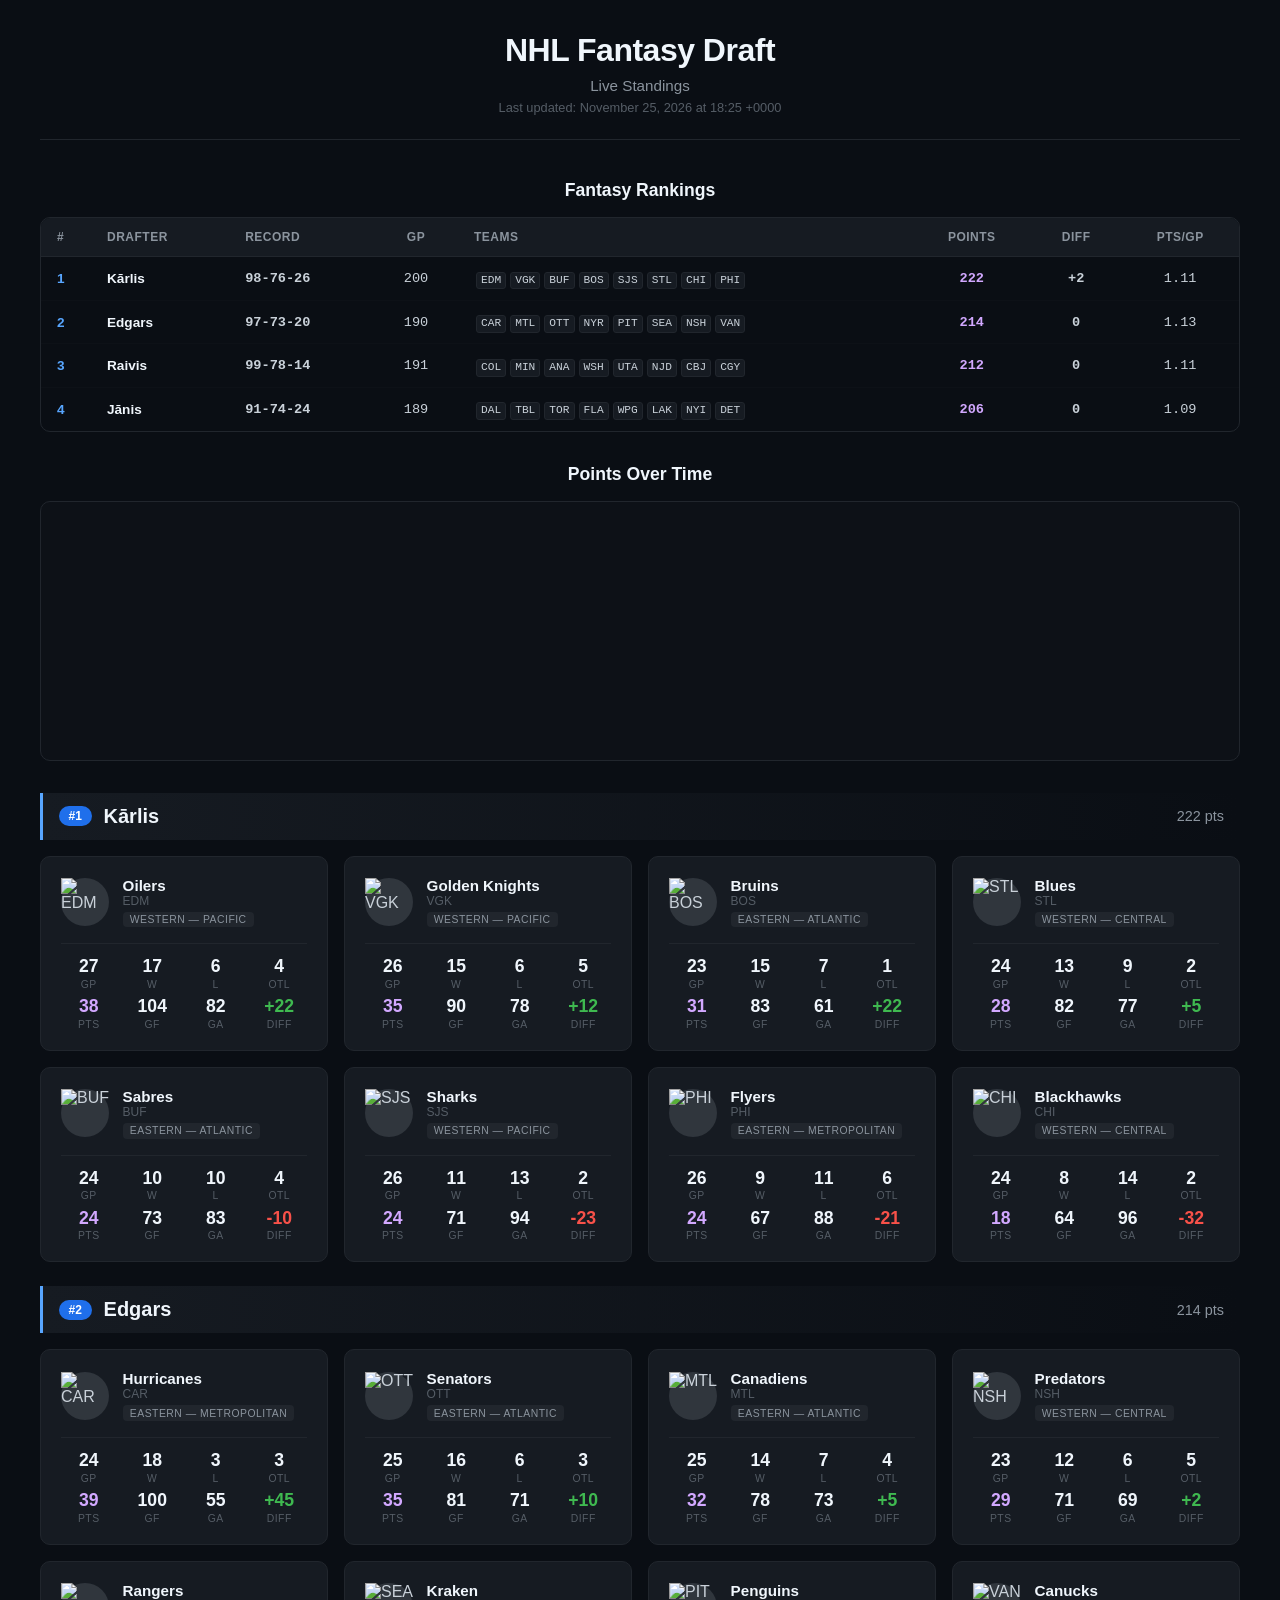
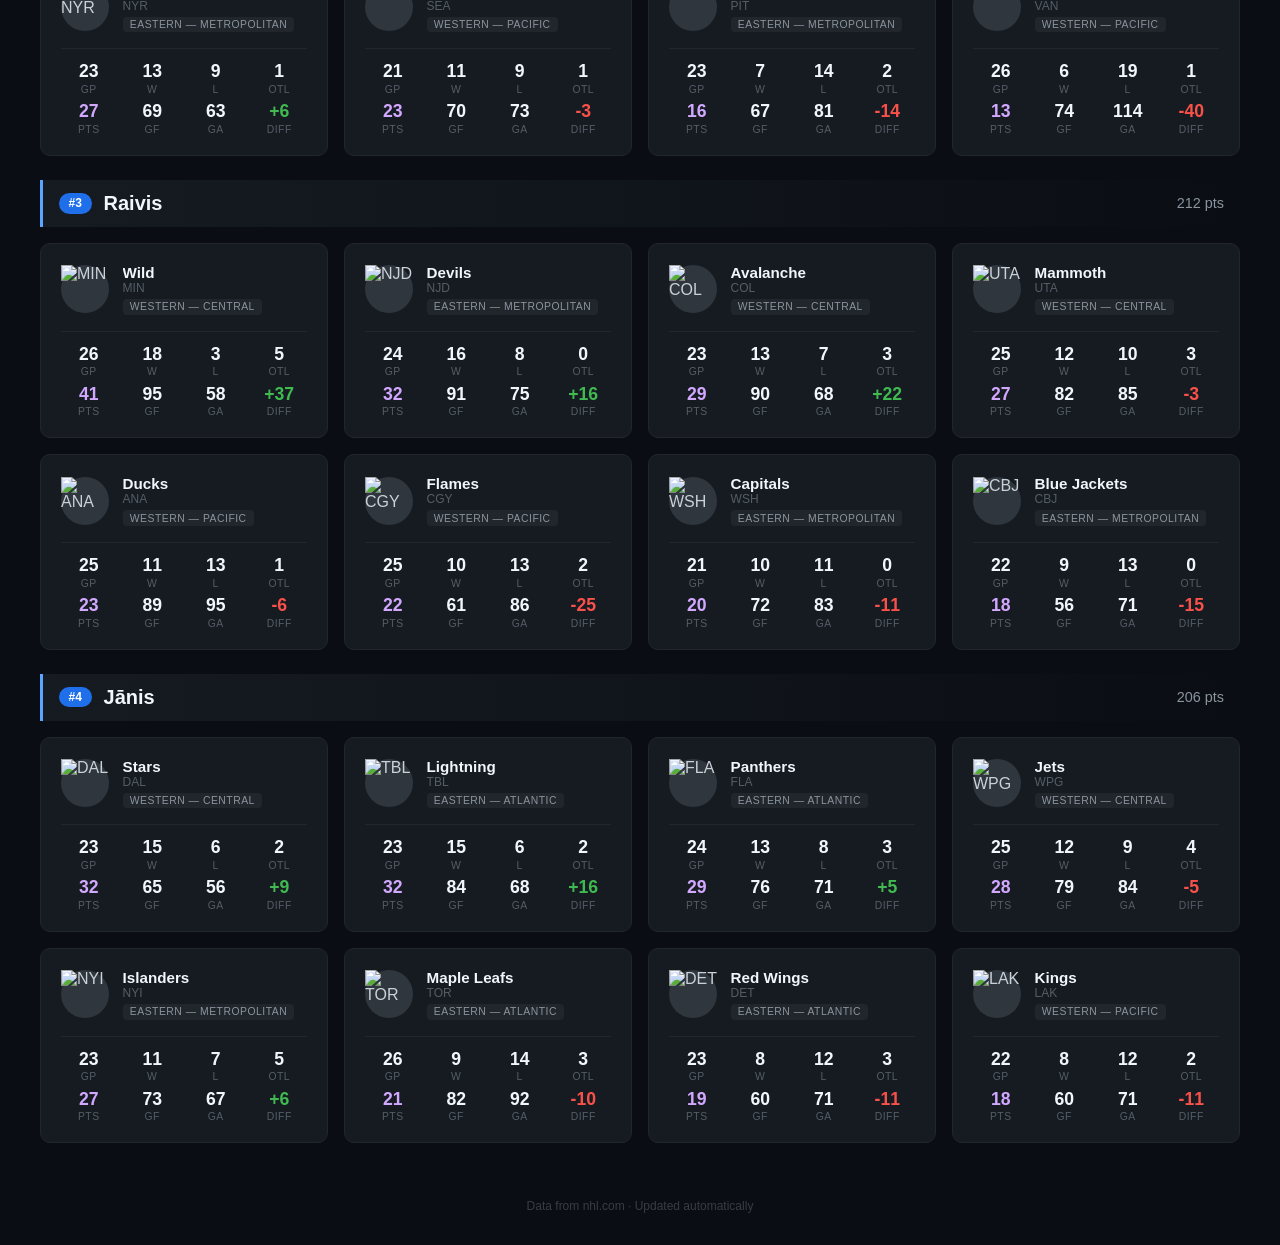
==== commit 0404a844: "Update standings" ====
--- a/index.html
+++ b/index.html
@@ -11,7 +11,7 @@
         <header>
             <h1>NHL Fantasy Draft</h1>
             <div class="subtitle">Live Standings</div>
-            <div class="update-time">Last updated: November 24, 2026 at 19:19 +0000</div>
+            <div class="update-time">Last updated: November 25, 2026 at 18:25 +0000</div>
         </header>
 
         <div class="records-section">
@@ -33,11 +33,11 @@
                     <tbody>                        <tr>
                             <td class="rank-col">1</td>
                             <td class="drafter-col">Kārlis</td>
-                            <td class="record-col">97-75-26</td>
-                            <td class="gp-col">198</td>
+                            <td class="record-col">98-76-26</td>
+                            <td class="gp-col">200</td>
                             <td class="teams-col"><span class="team-badge">EDM</span><span class="team-badge">VGK</span><span class="team-badge">BUF</span><span class="team-badge">BOS</span><span class="team-badge">SJS</span><span class="team-badge">STL</span><span class="team-badge">CHI</span><span class="team-badge">PHI</span></td>
-                            <td class="pts-col">220</td>
-                            <td class="diff-col">0</td>
+                            <td class="pts-col">222</td>
+                            <td class="diff-col">+2</td>
                             <td class="ppg-col">1.11</td>
                         </tr>                        <tr>
                             <td class="rank-col">2</td>
@@ -46,7 +46,7 @@
                             <td class="gp-col">190</td>
                             <td class="teams-col"><span class="team-badge">CAR</span><span class="team-badge">MTL</span><span class="team-badge">OTT</span><span class="team-badge">NYR</span><span class="team-badge">PIT</span><span class="team-badge">SEA</span><span class="team-badge">NSH</span><span class="team-badge">VAN</span></td>
                             <td class="pts-col">214</td>
-                            <td class="diff-col">+4</td>
+                            <td class="diff-col">0</td>
                             <td class="ppg-col">1.13</td>
                         </tr>                        <tr>
                             <td class="rank-col">3</td>
@@ -55,7 +55,7 @@
                             <td class="gp-col">191</td>
                             <td class="teams-col"><span class="team-badge">COL</span><span class="team-badge">MIN</span><span class="team-badge">ANA</span><span class="team-badge">WSH</span><span class="team-badge">UTA</span><span class="team-badge">NJD</span><span class="team-badge">CBJ</span><span class="team-badge">CGY</span></td>
                             <td class="pts-col">212</td>
-                            <td class="diff-col">+4</td>
+                            <td class="diff-col">0</td>
                             <td class="ppg-col">1.11</td>
                         </tr>                        <tr>
                             <td class="rank-col">4</td>
@@ -64,7 +64,7 @@
                             <td class="gp-col">189</td>
                             <td class="teams-col"><span class="team-badge">DAL</span><span class="team-badge">TBL</span><span class="team-badge">TOR</span><span class="team-badge">FLA</span><span class="team-badge">WPG</span><span class="team-badge">LAK</span><span class="team-badge">NYI</span><span class="team-badge">DET</span></td>
                             <td class="pts-col">206</td>
-                            <td class="diff-col">+6</td>
+                            <td class="diff-col">0</td>
                             <td class="ppg-col">1.09</td>
                         </tr>                    </tbody>
                 </table>
@@ -80,7 +80,7 @@
             <summary class="drafter-header">
                 <span class="rank-badge">#1</span>
                 <h2>Kārlis</h2>
-                <span class="total-pts">220 pts</span>
+                <span class="total-pts">222 pts</span>
             </summary>
             <div class="teams-grid">                <div class="team-card">
                     <div class="team-card-top">
@@ -93,7 +93,7 @@
                     </div>
                     <div class="stats-row">
                         <div class="stat">
-                            <div class="stat-value">26</div>
+                            <div class="stat-value">27</div>
                             <div class="stat-label">GP</div>
                         </div>
                         <div class="stat">
@@ -101,7 +101,7 @@
                             <div class="stat-label">W</div>
                         </div>
                         <div class="stat">
-                            <div class="stat-value">5</div>
+                            <div class="stat-value">6</div>
                             <div class="stat-label">L</div>
                         </div>
                         <div class="stat">
@@ -115,14 +115,14 @@
                             <div class="stat-label">PTS</div>
                         </div>
                         <div class="stat">
-                            <div class="stat-value">101</div>
-                            <div class="stat-label">GF</div>
-                        </div>
-                        <div class="stat">
-                            <div class="stat-value">77</div>
-                            <div class="stat-label">GA</div>
-                        </div>                        <div class="stat">
-                            <div class="stat-value positive">+24</div>
+                            <div class="stat-value">104</div>
+                            <div class="stat-label">GF</div>
+                        </div>
+                        <div class="stat">
+                            <div class="stat-value">82</div>
+                            <div class="stat-label">GA</div>
+                        </div>                        <div class="stat">
+                            <div class="stat-value positive">+22</div>
                             <div class="stat-label">DIFF</div>
                         </div>
                     </div>
@@ -137,11 +137,11 @@
                     </div>
                     <div class="stats-row">
                         <div class="stat">
-                            <div class="stat-value">25</div>
-                            <div class="stat-label">GP</div>
-                        </div>
-                        <div class="stat">
-                            <div class="stat-value">14</div>
+                            <div class="stat-value">26</div>
+                            <div class="stat-label">GP</div>
+                        </div>
+                        <div class="stat">
+                            <div class="stat-value">15</div>
                             <div class="stat-label">W</div>
                         </div>
                         <div class="stat">
@@ -155,18 +155,18 @@
                     </div>
                     <div class="stats-row" style="border-top:none;margin-top:0;padding-top:0.4rem;">
                         <div class="stat">
-                            <div class="stat-value" style="color:#d2a8ff;">33</div>
-                            <div class="stat-label">PTS</div>
-                        </div>
-                        <div class="stat">
-                            <div class="stat-value">85</div>
-                            <div class="stat-label">GF</div>
-                        </div>
-                        <div class="stat">
-                            <div class="stat-value">75</div>
-                            <div class="stat-label">GA</div>
-                        </div>                        <div class="stat">
-                            <div class="stat-value positive">+10</div>
+                            <div class="stat-value" style="color:#d2a8ff;">35</div>
+                            <div class="stat-label">PTS</div>
+                        </div>
+                        <div class="stat">
+                            <div class="stat-value">90</div>
+                            <div class="stat-label">GF</div>
+                        </div>
+                        <div class="stat">
+                            <div class="stat-value">78</div>
+                            <div class="stat-label">GA</div>
+                        </div>                        <div class="stat">
+                            <div class="stat-value positive">+12</div>
                             <div class="stat-label">DIFF</div>
                         </div>
                     </div>
@@ -1521,7 +1521,7 @@
     <script src="https://cdn.jsdelivr.net/npm/chart.js@4"></script>
     <script>
     (function() {
-        const graphEntries = [{"date": "2026-09-30", "drafters": [{"color": "#58a6ff", "name": "Edgars", "points": 5, "points_diff": 0}, {"color": "#3fb950", "name": "K\u0101rlis", "points": 5, "points_diff": 0}, {"color": "#f0883e", "name": "J\u0101nis", "points": 2, "points_diff": 0}, {"color": "#d2a8ff", "name": "Raivis", "points": 0, "points_diff": 0}]}, {"date": "2026-10-01", "drafters": [{"color": "#58a6ff", "name": "Edgars", "points": 7, "points_diff": 2}, {"color": "#3fb950", "name": "K\u0101rlis", "points": 5, "points_diff": 0}, {"color": "#f0883e", "name": "J\u0101nis", "points": 4, "points_diff": 2}, {"color": "#d2a8ff", "name": "Raivis", "points": 2, "points_diff": 2}]}, {"date": "2026-10-02", "drafters": [{"color": "#58a6ff", "name": "Edgars", "points": 11, "points_diff": 4}, {"color": "#d2a8ff", "name": "Raivis", "points": 10, "points_diff": 8}, {"color": "#3fb950", "name": "K\u0101rlis", "points": 10, "points_diff": 5}, {"color": "#f0883e", "name": "J\u0101nis", "points": 5, "points_diff": 1}]}, {"date": "2026-10-03", "drafters": [{"color": "#d2a8ff", "name": "Raivis", "points": 14, "points_diff": 4}, {"color": "#3fb950", "name": "K\u0101rlis", "points": 14, "points_diff": 4}, {"color": "#58a6ff", "name": "Edgars", "points": 13, "points_diff": 2}, {"color": "#f0883e", "name": "J\u0101nis", "points": 6, "points_diff": 1}]}, {"date": "2026-10-04", "drafters": [{"color": "#58a6ff", "name": "Edgars", "points": 24, "points_diff": 11}, {"color": "#3fb950", "name": "K\u0101rlis", "points": 21, "points_diff": 7}, {"color": "#d2a8ff", "name": "Raivis", "points": 20, "points_diff": 6}, {"color": "#f0883e", "name": "J\u0101nis", "points": 11, "points_diff": 5}]}, {"date": "2026-10-05", "drafters": [{"color": "#58a6ff", "name": "Edgars", "points": 28, "points_diff": 4}, {"color": "#3fb950", "name": "K\u0101rlis", "points": 23, "points_diff": 2}, {"color": "#d2a8ff", "name": "Raivis", "points": 22, "points_diff": 2}, {"color": "#f0883e", "name": "J\u0101nis", "points": 14, "points_diff": 3}]}, {"date": "2026-10-06", "drafters": [{"color": "#58a6ff", "name": "Edgars", "points": 30, "points_diff": 2}, {"color": "#3fb950", "name": "K\u0101rlis", "points": 23, "points_diff": 0}, {"color": "#d2a8ff", "name": "Raivis", "points": 22, "points_diff": 0}, {"color": "#f0883e", "name": "J\u0101nis", "points": 20, "points_diff": 6}]}, {"date": "2026-10-07", "drafters": [{"color": "#58a6ff", "name": "Edgars", "points": 35, "points_diff": 5}, {"color": "#3fb950", "name": "K\u0101rlis", "points": 29, "points_diff": 6}, {"color": "#f0883e", "name": "J\u0101nis", "points": 26, "points_diff": 6}, {"color": "#d2a8ff", "name": "Raivis", "points": 25, "points_diff": 3}]}, {"date": "2026-10-08", "drafters": [{"color": "#58a6ff", "name": "Edgars", "points": 35, "points_diff": 0}, {"color": "#3fb950", "name": "K\u0101rlis", "points": 31, "points_diff": 2}, {"color": "#f0883e", "name": "J\u0101nis", "points": 28, "points_diff": 2}, {"color": "#d2a8ff", "name": "Raivis", "points": 27, "points_diff": 2}]}, {"date": "2026-10-09", "drafters": [{"color": "#58a6ff", "name": "Edgars", "points": 41, "points_diff": 6}, {"color": "#3fb950", "name": "K\u0101rlis", "points": 38, "points_diff": 7}, {"color": "#f0883e", "name": "J\u0101nis", "points": 35, "points_diff": 7}, {"color": "#d2a8ff", "name": "Raivis", "points": 29, "points_diff": 2}]}, {"date": "2026-10-10", "drafters": [{"color": "#58a6ff", "name": "Edgars", "points": 44, "points_diff": 3}, {"color": "#3fb950", "name": "K\u0101rlis", "points": 38, "points_diff": 0}, {"color": "#d2a8ff", "name": "Raivis", "points": 35, "points_diff": 6}, {"color": "#f0883e", "name": "J\u0101nis", "points": 35, "points_diff": 0}]}, {"date": "2026-10-11", "drafters": [{"color": "#58a6ff", "name": "Edgars", "points": 53, "points_diff": 9}, {"color": "#3fb950", "name": "K\u0101rlis", "points": 46, "points_diff": 8}, {"color": "#d2a8ff", "name": "Raivis", "points": 43, "points_diff": 8}, {"color": "#f0883e", "name": "J\u0101nis", "points": 42, "points_diff": 7}]}, {"date": "2026-10-12", "drafters": [{"color": "#58a6ff", "name": "Edgars", "points": 59, "points_diff": 6}, {"color": "#3fb950", "name": "K\u0101rlis", "points": 46, "points_diff": 0}, {"color": "#d2a8ff", "name": "Raivis", "points": 43, "points_diff": 0}, {"color": "#f0883e", "name": "J\u0101nis", "points": 42, "points_diff": 0}]}, {"date": "2026-10-13", "drafters": [{"color": "#58a6ff", "name": "Edgars", "points": 61, "points_diff": 2}, {"color": "#3fb950", "name": "K\u0101rlis", "points": 48, "points_diff": 2}, {"color": "#d2a8ff", "name": "Raivis", "points": 45, "points_diff": 2}, {"color": "#f0883e", "name": "J\u0101nis", "points": 42, "points_diff": 0}]}, {"date": "2026-10-14", "drafters": [{"color": "#58a6ff", "name": "Edgars", "points": 69, "points_diff": 8}, {"color": "#3fb950", "name": "K\u0101rlis", "points": 60, "points_diff": 12}, {"color": "#d2a8ff", "name": "Raivis", "points": 53, "points_diff": 8}, {"color": "#f0883e", "name": "J\u0101nis", "points": 49, "points_diff": 7}]}, {"date": "2026-10-15", "drafters": [{"color": "#58a6ff", "name": "Edgars", "points": 69, "points_diff": 0}, {"color": "#3fb950", "name": "K\u0101rlis", "points": 60, "points_diff": 0}, {"color": "#d2a8ff", "name": "Raivis", "points": 56, "points_diff": 3}, {"color": "#f0883e", "name": "J\u0101nis", "points": 51, "points_diff": 2}]}, {"date": "2026-10-16", "drafters": [{"color": "#58a6ff", "name": "Edgars", "points": 74, "points_diff": 5}, {"color": "#3fb950", "name": "K\u0101rlis", "points": 68, "points_diff": 8}, {"color": "#d2a8ff", "name": "Raivis", "points": 62, "points_diff": 6}, {"color": "#f0883e", "name": "J\u0101nis", "points": 60, "points_diff": 9}]}, {"date": "2026-10-17", "drafters": [{"color": "#58a6ff", "name": "Edgars", "points": 74, "points_diff": 0}, {"color": "#3fb950", "name": "K\u0101rlis", "points": 70, "points_diff": 2}, {"color": "#d2a8ff", "name": "Raivis", "points": 64, "points_diff": 2}, {"color": "#f0883e", "name": "J\u0101nis", "points": 60, "points_diff": 0}]}, {"date": "2026-10-18", "drafters": [{"color": "#58a6ff", "name": "Edgars", "points": 81, "points_diff": 7}, {"color": "#3fb950", "name": "K\u0101rlis", "points": 80, "points_diff": 10}, {"color": "#f0883e", "name": "J\u0101nis", "points": 70, "points_diff": 10}, {"color": "#d2a8ff", "name": "Raivis", "points": 68, "points_diff": 4}]}, {"date": "2026-10-19", "drafters": [{"color": "#58a6ff", "name": "Edgars", "points": 81, "points_diff": 0}, {"color": "#3fb950", "name": "K\u0101rlis", "points": 80, "points_diff": 0}, {"color": "#d2a8ff", "name": "Raivis", "points": 72, "points_diff": 4}, {"color": "#f0883e", "name": "J\u0101nis", "points": 70, "points_diff": 0}]}, {"date": "2026-10-20", "drafters": [{"color": "#58a6ff", "name": "Edgars", "points": 83, "points_diff": 2}, {"color": "#3fb950", "name": "K\u0101rlis", "points": 82, "points_diff": 2}, {"color": "#d2a8ff", "name": "Raivis", "points": 74, "points_diff": 2}, {"color": "#f0883e", "name": "J\u0101nis", "points": 72, "points_diff": 2}]}, {"date": "2026-10-21", "drafters": [{"color": "#3fb950", "name": "K\u0101rlis", "points": 89, "points_diff": 7}, {"color": "#58a6ff", "name": "Edgars", "points": 88, "points_diff": 5}, {"color": "#f0883e", "name": "J\u0101nis", "points": 83, "points_diff": 11}, {"color": "#d2a8ff", "name": "Raivis", "points": 77, "points_diff": 3}]}, {"date": "2026-10-22", "drafters": [{"color": "#3fb950", "name": "K\u0101rlis", "points": 91, "points_diff": 2}, {"color": "#58a6ff", "name": "Edgars", "points": 90, "points_diff": 2}, {"color": "#f0883e", "name": "J\u0101nis", "points": 83, "points_diff": 0}, {"color": "#d2a8ff", "name": "Raivis", "points": 77, "points_diff": 0}]}, {"date": "2026-10-23", "drafters": [{"color": "#3fb950", "name": "K\u0101rlis", "points": 99, "points_diff": 8}, {"color": "#58a6ff", "name": "Edgars", "points": 95, "points_diff": 5}, {"color": "#f0883e", "name": "J\u0101nis", "points": 93, "points_diff": 10}, {"color": "#d2a8ff", "name": "Raivis", "points": 81, "points_diff": 4}]}, {"date": "2026-10-24", "drafters": [{"color": "#3fb950", "name": "K\u0101rlis", "points": 99, "points_diff": 0}, {"color": "#58a6ff", "name": "Edgars", "points": 97, "points_diff": 2}, {"color": "#f0883e", "name": "J\u0101nis", "points": 93, "points_diff": 0}, {"color": "#d2a8ff", "name": "Raivis", "points": 83, "points_diff": 2}]}, {"date": "2026-10-25", "drafters": [{"color": "#58a6ff", "name": "Edgars", "points": 104, "points_diff": 7}, {"color": "#3fb950", "name": "K\u0101rlis", "points": 103, "points_diff": 4}, {"color": "#d2a8ff", "name": "Raivis", "points": 97, "points_diff": 14}, {"color": "#f0883e", "name": "J\u0101nis", "points": 96, "points_diff": 3}]}, {"date": "2026-10-26", "drafters": [{"color": "#58a6ff", "name": "Edgars", "points": 108, "points_diff": 4}, {"color": "#3fb950", "name": "K\u0101rlis", "points": 103, "points_diff": 0}, {"color": "#f0883e", "name": "J\u0101nis", "points": 100, "points_diff": 4}, {"color": "#d2a8ff", "name": "Raivis", "points": 99, "points_diff": 2}]}, {"date": "2026-10-27", "drafters": [{"color": "#58a6ff", "name": "Edgars", "points": 108, "points_diff": 0}, {"color": "#3fb950", "name": "K\u0101rlis", "points": 104, "points_diff": 1}, {"color": "#f0883e", "name": "J\u0101nis", "points": 104, "points_diff": 4}, {"color": "#d2a8ff", "name": "Raivis", "points": 101, "points_diff": 2}]}, {"date": "2026-10-28", "drafters": [{"color": "#58a6ff", "name": "Edgars", "points": 115, "points_diff": 7}, {"color": "#3fb950", "name": "K\u0101rlis", "points": 111, "points_diff": 7}, {"color": "#d2a8ff", "name": "Raivis", "points": 108, "points_diff": 7}, {"color": "#f0883e", "name": "J\u0101nis", "points": 108, "points_diff": 4}]}, {"date": "2026-10-29", "drafters": [{"color": "#58a6ff", "name": "Edgars", "points": 117, "points_diff": 2}, {"color": "#3fb950", "name": "K\u0101rlis", "points": 113, "points_diff": 2}, {"color": "#d2a8ff", "name": "Raivis", "points": 112, "points_diff": 4}, {"color": "#f0883e", "name": "J\u0101nis", "points": 108, "points_diff": 0}]}, {"date": "2026-10-30", "drafters": [{"color": "#58a6ff", "name": "Edgars", "points": 123, "points_diff": 6}, {"color": "#3fb950", "name": "K\u0101rlis", "points": 119, "points_diff": 6}, {"color": "#d2a8ff", "name": "Raivis", "points": 117, "points_diff": 5}, {"color": "#f0883e", "name": "J\u0101nis", "points": 116, "points_diff": 8}]}, {"date": "2026-10-31", "drafters": [{"color": "#58a6ff", "name": "Edgars", "points": 123, "points_diff": 0}, {"color": "#d2a8ff", "name": "Raivis", "points": 121, "points_diff": 4}, {"color": "#3fb950", "name": "K\u0101rlis", "points": 119, "points_diff": 0}, {"color": "#f0883e", "name": "J\u0101nis", "points": 118, "points_diff": 2}]}, {"date": "2026-11-01", "drafters": [{"color": "#58a6ff", "name": "Edgars", "points": 129, "points_diff": 6}, {"color": "#3fb950", "name": "K\u0101rlis", "points": 128, "points_diff": 9}, {"color": "#d2a8ff", "name": "Raivis", "points": 123, "points_diff": 2}, {"color": "#f0883e", "name": "J\u0101nis", "points": 123, "points_diff": 5}]}, {"date": "2026-11-02", "drafters": [{"color": "#3fb950", "name": "K\u0101rlis", "points": 132, "points_diff": 4}, {"color": "#58a6ff", "name": "Edgars", "points": 131, "points_diff": 2}, {"color": "#d2a8ff", "name": "Raivis", "points": 127, "points_diff": 4}, {"color": "#f0883e", "name": "J\u0101nis", "points": 123, "points_diff": 0}]}, {"date": "2026-11-03", "drafters": [{"color": "#3fb950", "name": "K\u0101rlis", "points": 135, "points_diff": 3}, {"color": "#d2a8ff", "name": "Raivis", "points": 131, "points_diff": 4}, {"color": "#58a6ff", "name": "Edgars", "points": 131, "points_diff": 0}, {"color": "#f0883e", "name": "J\u0101nis", "points": 125, "points_diff": 2}]}, {"date": "2026-11-04", "drafters": [{"color": "#d2a8ff", "name": "Raivis", "points": 141, "points_diff": 10}, {"color": "#3fb950", "name": "K\u0101rlis", "points": 138, "points_diff": 3}, {"color": "#58a6ff", "name": "Edgars", "points": 136, "points_diff": 5}, {"color": "#f0883e", "name": "J\u0101nis", "points": 131, "points_diff": 6}]}, {"date": "2026-11-05", "drafters": [{"color": "#d2a8ff", "name": "Raivis", "points": 142, "points_diff": 1}, {"color": "#58a6ff", "name": "Edgars", "points": 140, "points_diff": 4}, {"color": "#3fb950", "name": "K\u0101rlis", "points": 138, "points_diff": 0}, {"color": "#f0883e", "name": "J\u0101nis", "points": 135, "points_diff": 4}]}, {"date": "2026-11-06", "drafters": [{"color": "#d2a8ff", "name": "Raivis", "points": 150, "points_diff": 8}, {"color": "#58a6ff", "name": "Edgars", "points": 148, "points_diff": 8}, {"color": "#3fb950", "name": "K\u0101rlis", "points": 143, "points_diff": 5}, {"color": "#f0883e", "name": "J\u0101nis", "points": 140, "points_diff": 5}]}, {"date": "2026-11-07", "drafters": [{"color": "#d2a8ff", "name": "Raivis", "points": 154, "points_diff": 4}, {"color": "#58a6ff", "name": "Edgars", "points": 148, "points_diff": 0}, {"color": "#3fb950", "name": "K\u0101rlis", "points": 145, "points_diff": 2}, {"color": "#f0883e", "name": "J\u0101nis", "points": 140, "points_diff": 0}]}, {"date": "2026-11-08", "drafters": [{"color": "#d2a8ff", "name": "Raivis", "points": 161, "points_diff": 7}, {"color": "#58a6ff", "name": "Edgars", "points": 160, "points_diff": 12}, {"color": "#3fb950", "name": "K\u0101rlis", "points": 147, "points_diff": 2}, {"color": "#f0883e", "name": "J\u0101nis", "points": 145, "points_diff": 5}]}, {"date": "2026-11-09", "drafters": [{"color": "#d2a8ff", "name": "Raivis", "points": 167, "points_diff": 6}, {"color": "#58a6ff", "name": "Edgars", "points": 160, "points_diff": 0}, {"color": "#3fb950", "name": "K\u0101rlis", "points": 152, "points_diff": 5}, {"color": "#f0883e", "name": "J\u0101nis", "points": 147, "points_diff": 2}]}, {"date": "2026-11-10", "drafters": [{"color": "#d2a8ff", "name": "Raivis", "points": 167, "points_diff": 0}, {"color": "#58a6ff", "name": "Edgars", "points": 160, "points_diff": 0}, {"color": "#3fb950", "name": "K\u0101rlis", "points": 158, "points_diff": 6}, {"color": "#f0883e", "name": "J\u0101nis", "points": 148, "points_diff": 1}]}, {"date": "2026-11-11", "drafters": [{"color": "#d2a8ff", "name": "Raivis", "points": 173, "points_diff": 6}, {"color": "#58a6ff", "name": "Edgars", "points": 164, "points_diff": 4}, {"color": "#3fb950", "name": "K\u0101rlis", "points": 160, "points_diff": 2}, {"color": "#f0883e", "name": "J\u0101nis", "points": 152, "points_diff": 4}]}, {"date": "2026-11-12", "drafters": [{"color": "#d2a8ff", "name": "Raivis", "points": 173, "points_diff": 0}, {"color": "#58a6ff", "name": "Edgars", "points": 170, "points_diff": 6}, {"color": "#3fb950", "name": "K\u0101rlis", "points": 166, "points_diff": 6}, {"color": "#f0883e", "name": "J\u0101nis", "points": 154, "points_diff": 2}]}, {"date": "2026-11-13", "drafters": [{"color": "#d2a8ff", "name": "Raivis", "points": 179, "points_diff": 6}, {"color": "#58a6ff", "name": "Edgars", "points": 176, "points_diff": 6}, {"color": "#3fb950", "name": "K\u0101rlis", "points": 171, "points_diff": 5}, {"color": "#f0883e", "name": "J\u0101nis", "points": 162, "points_diff": 8}]}, {"date": "2026-11-14", "drafters": [{"color": "#58a6ff", "name": "Edgars", "points": 180, "points_diff": 4}, {"color": "#d2a8ff", "name": "Raivis", "points": 179, "points_diff": 0}, {"color": "#3fb950", "name": "K\u0101rlis", "points": 172, "points_diff": 1}, {"color": "#f0883e", "name": "J\u0101nis", "points": 162, "points_diff": 0}]}, {"date": "2026-11-15", "drafters": [{"color": "#d2a8ff", "name": "Raivis", "points": 188, "points_diff": 9}, {"color": "#58a6ff", "name": "Edgars", "points": 184, "points_diff": 4}, {"color": "#3fb950", "name": "K\u0101rlis", "points": 179, "points_diff": 7}, {"color": "#f0883e", "name": "J\u0101nis", "points": 172, "points_diff": 10}]}, {"date": "2026-11-16", "drafters": [{"color": "#d2a8ff", "name": "Raivis", "points": 190, "points_diff": 2}, {"color": "#58a6ff", "name": "Edgars", "points": 186, "points_diff": 2}, {"color": "#3fb950", "name": "K\u0101rlis", "points": 183, "points_diff": 4}, {"color": "#f0883e", "name": "J\u0101nis", "points": 175, "points_diff": 3}]}, {"date": "2026-11-17", "drafters": [{"color": "#d2a8ff", "name": "Raivis", "points": 190, "points_diff": 0}, {"color": "#58a6ff", "name": "Edgars", "points": 190, "points_diff": 4}, {"color": "#3fb950", "name": "K\u0101rlis", "points": 183, "points_diff": 0}, {"color": "#f0883e", "name": "J\u0101nis", "points": 175, "points_diff": 0}]}, {"date": "2026-11-18", "drafters": [{"color": "#d2a8ff", "name": "Raivis", "points": 194, "points_diff": 4}, {"color": "#58a6ff", "name": "Edgars", "points": 192, "points_diff": 2}, {"color": "#3fb950", "name": "K\u0101rlis", "points": 192, "points_diff": 9}, {"color": "#f0883e", "name": "J\u0101nis", "points": 183, "points_diff": 8}]}, {"date": "2026-11-19", "drafters": [{"color": "#d2a8ff", "name": "Raivis", "points": 196, "points_diff": 2}, {"color": "#58a6ff", "name": "Edgars", "points": 194, "points_diff": 2}, {"color": "#3fb950", "name": "K\u0101rlis", "points": 194, "points_diff": 2}, {"color": "#f0883e", "name": "J\u0101nis", "points": 183, "points_diff": 0}]}, {"date": "2026-11-20", "drafters": [{"color": "#d2a8ff", "name": "Raivis", "points": 202, "points_diff": 6}, {"color": "#3fb950", "name": "K\u0101rlis", "points": 201, "points_diff": 7}, {"color": "#58a6ff", "name": "Edgars", "points": 200, "points_diff": 6}, {"color": "#f0883e", "name": "J\u0101nis", "points": 193, "points_diff": 10}]}, {"date": "2026-11-21", "drafters": [{"color": "#d2a8ff", "name": "Raivis", "points": 202, "points_diff": 0}, {"color": "#3fb950", "name": "K\u0101rlis", "points": 201, "points_diff": 0}, {"color": "#58a6ff", "name": "Edgars", "points": 200, "points_diff": 0}, {"color": "#f0883e", "name": "J\u0101nis", "points": 193, "points_diff": 0}]}, {"date": "2026-11-22", "drafters": [{"color": "#3fb950", "name": "K\u0101rlis", "points": 213, "points_diff": 12}, {"color": "#d2a8ff", "name": "Raivis", "points": 208, "points_diff": 6}, {"color": "#58a6ff", "name": "Edgars", "points": 208, "points_diff": 8}, {"color": "#f0883e", "name": "J\u0101nis", "points": 198, "points_diff": 5}]}, {"date": "2026-11-23", "drafters": [{"color": "#3fb950", "name": "K\u0101rlis", "points": 220, "points_diff": 7}, {"color": "#58a6ff", "name": "Edgars", "points": 210, "points_diff": 2}, {"color": "#d2a8ff", "name": "Raivis", "points": 208, "points_diff": 0}, {"color": "#f0883e", "name": "J\u0101nis", "points": 200, "points_diff": 2}]}, {"date": "2026-11-24", "drafters": [{"color": "#3fb950", "name": "K\u0101rlis", "points": 220, "points_diff": 0}, {"color": "#58a6ff", "name": "Edgars", "points": 214, "points_diff": 4}, {"color": "#d2a8ff", "name": "Raivis", "points": 212, "points_diff": 4}, {"color": "#f0883e", "name": "J\u0101nis", "points": 206, "points_diff": 6}]}];
+        const graphEntries = [{"date": "2026-09-30", "drafters": [{"color": "#58a6ff", "name": "Edgars", "points": 5, "points_diff": 0}, {"color": "#3fb950", "name": "K\u0101rlis", "points": 5, "points_diff": 0}, {"color": "#f0883e", "name": "J\u0101nis", "points": 2, "points_diff": 0}, {"color": "#d2a8ff", "name": "Raivis", "points": 0, "points_diff": 0}]}, {"date": "2026-10-01", "drafters": [{"color": "#58a6ff", "name": "Edgars", "points": 7, "points_diff": 2}, {"color": "#3fb950", "name": "K\u0101rlis", "points": 5, "points_diff": 0}, {"color": "#f0883e", "name": "J\u0101nis", "points": 4, "points_diff": 2}, {"color": "#d2a8ff", "name": "Raivis", "points": 2, "points_diff": 2}]}, {"date": "2026-10-02", "drafters": [{"color": "#58a6ff", "name": "Edgars", "points": 11, "points_diff": 4}, {"color": "#d2a8ff", "name": "Raivis", "points": 10, "points_diff": 8}, {"color": "#3fb950", "name": "K\u0101rlis", "points": 10, "points_diff": 5}, {"color": "#f0883e", "name": "J\u0101nis", "points": 5, "points_diff": 1}]}, {"date": "2026-10-03", "drafters": [{"color": "#d2a8ff", "name": "Raivis", "points": 14, "points_diff": 4}, {"color": "#3fb950", "name": "K\u0101rlis", "points": 14, "points_diff": 4}, {"color": "#58a6ff", "name": "Edgars", "points": 13, "points_diff": 2}, {"color": "#f0883e", "name": "J\u0101nis", "points": 6, "points_diff": 1}]}, {"date": "2026-10-04", "drafters": [{"color": "#58a6ff", "name": "Edgars", "points": 24, "points_diff": 11}, {"color": "#3fb950", "name": "K\u0101rlis", "points": 21, "points_diff": 7}, {"color": "#d2a8ff", "name": "Raivis", "points": 20, "points_diff": 6}, {"color": "#f0883e", "name": "J\u0101nis", "points": 11, "points_diff": 5}]}, {"date": "2026-10-05", "drafters": [{"color": "#58a6ff", "name": "Edgars", "points": 28, "points_diff": 4}, {"color": "#3fb950", "name": "K\u0101rlis", "points": 23, "points_diff": 2}, {"color": "#d2a8ff", "name": "Raivis", "points": 22, "points_diff": 2}, {"color": "#f0883e", "name": "J\u0101nis", "points": 14, "points_diff": 3}]}, {"date": "2026-10-06", "drafters": [{"color": "#58a6ff", "name": "Edgars", "points": 30, "points_diff": 2}, {"color": "#3fb950", "name": "K\u0101rlis", "points": 23, "points_diff": 0}, {"color": "#d2a8ff", "name": "Raivis", "points": 22, "points_diff": 0}, {"color": "#f0883e", "name": "J\u0101nis", "points": 20, "points_diff": 6}]}, {"date": "2026-10-07", "drafters": [{"color": "#58a6ff", "name": "Edgars", "points": 35, "points_diff": 5}, {"color": "#3fb950", "name": "K\u0101rlis", "points": 29, "points_diff": 6}, {"color": "#f0883e", "name": "J\u0101nis", "points": 26, "points_diff": 6}, {"color": "#d2a8ff", "name": "Raivis", "points": 25, "points_diff": 3}]}, {"date": "2026-10-08", "drafters": [{"color": "#58a6ff", "name": "Edgars", "points": 35, "points_diff": 0}, {"color": "#3fb950", "name": "K\u0101rlis", "points": 31, "points_diff": 2}, {"color": "#f0883e", "name": "J\u0101nis", "points": 28, "points_diff": 2}, {"color": "#d2a8ff", "name": "Raivis", "points": 27, "points_diff": 2}]}, {"date": "2026-10-09", "drafters": [{"color": "#58a6ff", "name": "Edgars", "points": 41, "points_diff": 6}, {"color": "#3fb950", "name": "K\u0101rlis", "points": 38, "points_diff": 7}, {"color": "#f0883e", "name": "J\u0101nis", "points": 35, "points_diff": 7}, {"color": "#d2a8ff", "name": "Raivis", "points": 29, "points_diff": 2}]}, {"date": "2026-10-10", "drafters": [{"color": "#58a6ff", "name": "Edgars", "points": 44, "points_diff": 3}, {"color": "#3fb950", "name": "K\u0101rlis", "points": 38, "points_diff": 0}, {"color": "#d2a8ff", "name": "Raivis", "points": 35, "points_diff": 6}, {"color": "#f0883e", "name": "J\u0101nis", "points": 35, "points_diff": 0}]}, {"date": "2026-10-11", "drafters": [{"color": "#58a6ff", "name": "Edgars", "points": 53, "points_diff": 9}, {"color": "#3fb950", "name": "K\u0101rlis", "points": 46, "points_diff": 8}, {"color": "#d2a8ff", "name": "Raivis", "points": 43, "points_diff": 8}, {"color": "#f0883e", "name": "J\u0101nis", "points": 42, "points_diff": 7}]}, {"date": "2026-10-12", "drafters": [{"color": "#58a6ff", "name": "Edgars", "points": 59, "points_diff": 6}, {"color": "#3fb950", "name": "K\u0101rlis", "points": 46, "points_diff": 0}, {"color": "#d2a8ff", "name": "Raivis", "points": 43, "points_diff": 0}, {"color": "#f0883e", "name": "J\u0101nis", "points": 42, "points_diff": 0}]}, {"date": "2026-10-13", "drafters": [{"color": "#58a6ff", "name": "Edgars", "points": 61, "points_diff": 2}, {"color": "#3fb950", "name": "K\u0101rlis", "points": 48, "points_diff": 2}, {"color": "#d2a8ff", "name": "Raivis", "points": 45, "points_diff": 2}, {"color": "#f0883e", "name": "J\u0101nis", "points": 42, "points_diff": 0}]}, {"date": "2026-10-14", "drafters": [{"color": "#58a6ff", "name": "Edgars", "points": 69, "points_diff": 8}, {"color": "#3fb950", "name": "K\u0101rlis", "points": 60, "points_diff": 12}, {"color": "#d2a8ff", "name": "Raivis", "points": 53, "points_diff": 8}, {"color": "#f0883e", "name": "J\u0101nis", "points": 49, "points_diff": 7}]}, {"date": "2026-10-15", "drafters": [{"color": "#58a6ff", "name": "Edgars", "points": 69, "points_diff": 0}, {"color": "#3fb950", "name": "K\u0101rlis", "points": 60, "points_diff": 0}, {"color": "#d2a8ff", "name": "Raivis", "points": 56, "points_diff": 3}, {"color": "#f0883e", "name": "J\u0101nis", "points": 51, "points_diff": 2}]}, {"date": "2026-10-16", "drafters": [{"color": "#58a6ff", "name": "Edgars", "points": 74, "points_diff": 5}, {"color": "#3fb950", "name": "K\u0101rlis", "points": 68, "points_diff": 8}, {"color": "#d2a8ff", "name": "Raivis", "points": 62, "points_diff": 6}, {"color": "#f0883e", "name": "J\u0101nis", "points": 60, "points_diff": 9}]}, {"date": "2026-10-17", "drafters": [{"color": "#58a6ff", "name": "Edgars", "points": 74, "points_diff": 0}, {"color": "#3fb950", "name": "K\u0101rlis", "points": 70, "points_diff": 2}, {"color": "#d2a8ff", "name": "Raivis", "points": 64, "points_diff": 2}, {"color": "#f0883e", "name": "J\u0101nis", "points": 60, "points_diff": 0}]}, {"date": "2026-10-18", "drafters": [{"color": "#58a6ff", "name": "Edgars", "points": 81, "points_diff": 7}, {"color": "#3fb950", "name": "K\u0101rlis", "points": 80, "points_diff": 10}, {"color": "#f0883e", "name": "J\u0101nis", "points": 70, "points_diff": 10}, {"color": "#d2a8ff", "name": "Raivis", "points": 68, "points_diff": 4}]}, {"date": "2026-10-19", "drafters": [{"color": "#58a6ff", "name": "Edgars", "points": 81, "points_diff": 0}, {"color": "#3fb950", "name": "K\u0101rlis", "points": 80, "points_diff": 0}, {"color": "#d2a8ff", "name": "Raivis", "points": 72, "points_diff": 4}, {"color": "#f0883e", "name": "J\u0101nis", "points": 70, "points_diff": 0}]}, {"date": "2026-10-20", "drafters": [{"color": "#58a6ff", "name": "Edgars", "points": 83, "points_diff": 2}, {"color": "#3fb950", "name": "K\u0101rlis", "points": 82, "points_diff": 2}, {"color": "#d2a8ff", "name": "Raivis", "points": 74, "points_diff": 2}, {"color": "#f0883e", "name": "J\u0101nis", "points": 72, "points_diff": 2}]}, {"date": "2026-10-21", "drafters": [{"color": "#3fb950", "name": "K\u0101rlis", "points": 89, "points_diff": 7}, {"color": "#58a6ff", "name": "Edgars", "points": 88, "points_diff": 5}, {"color": "#f0883e", "name": "J\u0101nis", "points": 83, "points_diff": 11}, {"color": "#d2a8ff", "name": "Raivis", "points": 77, "points_diff": 3}]}, {"date": "2026-10-22", "drafters": [{"color": "#3fb950", "name": "K\u0101rlis", "points": 91, "points_diff": 2}, {"color": "#58a6ff", "name": "Edgars", "points": 90, "points_diff": 2}, {"color": "#f0883e", "name": "J\u0101nis", "points": 83, "points_diff": 0}, {"color": "#d2a8ff", "name": "Raivis", "points": 77, "points_diff": 0}]}, {"date": "2026-10-23", "drafters": [{"color": "#3fb950", "name": "K\u0101rlis", "points": 99, "points_diff": 8}, {"color": "#58a6ff", "name": "Edgars", "points": 95, "points_diff": 5}, {"color": "#f0883e", "name": "J\u0101nis", "points": 93, "points_diff": 10}, {"color": "#d2a8ff", "name": "Raivis", "points": 81, "points_diff": 4}]}, {"date": "2026-10-24", "drafters": [{"color": "#3fb950", "name": "K\u0101rlis", "points": 99, "points_diff": 0}, {"color": "#58a6ff", "name": "Edgars", "points": 97, "points_diff": 2}, {"color": "#f0883e", "name": "J\u0101nis", "points": 93, "points_diff": 0}, {"color": "#d2a8ff", "name": "Raivis", "points": 83, "points_diff": 2}]}, {"date": "2026-10-25", "drafters": [{"color": "#58a6ff", "name": "Edgars", "points": 104, "points_diff": 7}, {"color": "#3fb950", "name": "K\u0101rlis", "points": 103, "points_diff": 4}, {"color": "#d2a8ff", "name": "Raivis", "points": 97, "points_diff": 14}, {"color": "#f0883e", "name": "J\u0101nis", "points": 96, "points_diff": 3}]}, {"date": "2026-10-26", "drafters": [{"color": "#58a6ff", "name": "Edgars", "points": 108, "points_diff": 4}, {"color": "#3fb950", "name": "K\u0101rlis", "points": 103, "points_diff": 0}, {"color": "#f0883e", "name": "J\u0101nis", "points": 100, "points_diff": 4}, {"color": "#d2a8ff", "name": "Raivis", "points": 99, "points_diff": 2}]}, {"date": "2026-10-27", "drafters": [{"color": "#58a6ff", "name": "Edgars", "points": 108, "points_diff": 0}, {"color": "#3fb950", "name": "K\u0101rlis", "points": 104, "points_diff": 1}, {"color": "#f0883e", "name": "J\u0101nis", "points": 104, "points_diff": 4}, {"color": "#d2a8ff", "name": "Raivis", "points": 101, "points_diff": 2}]}, {"date": "2026-10-28", "drafters": [{"color": "#58a6ff", "name": "Edgars", "points": 115, "points_diff": 7}, {"color": "#3fb950", "name": "K\u0101rlis", "points": 111, "points_diff": 7}, {"color": "#d2a8ff", "name": "Raivis", "points": 108, "points_diff": 7}, {"color": "#f0883e", "name": "J\u0101nis", "points": 108, "points_diff": 4}]}, {"date": "2026-10-29", "drafters": [{"color": "#58a6ff", "name": "Edgars", "points": 117, "points_diff": 2}, {"color": "#3fb950", "name": "K\u0101rlis", "points": 113, "points_diff": 2}, {"color": "#d2a8ff", "name": "Raivis", "points": 112, "points_diff": 4}, {"color": "#f0883e", "name": "J\u0101nis", "points": 108, "points_diff": 0}]}, {"date": "2026-10-30", "drafters": [{"color": "#58a6ff", "name": "Edgars", "points": 123, "points_diff": 6}, {"color": "#3fb950", "name": "K\u0101rlis", "points": 119, "points_diff": 6}, {"color": "#d2a8ff", "name": "Raivis", "points": 117, "points_diff": 5}, {"color": "#f0883e", "name": "J\u0101nis", "points": 116, "points_diff": 8}]}, {"date": "2026-10-31", "drafters": [{"color": "#58a6ff", "name": "Edgars", "points": 123, "points_diff": 0}, {"color": "#d2a8ff", "name": "Raivis", "points": 121, "points_diff": 4}, {"color": "#3fb950", "name": "K\u0101rlis", "points": 119, "points_diff": 0}, {"color": "#f0883e", "name": "J\u0101nis", "points": 118, "points_diff": 2}]}, {"date": "2026-11-01", "drafters": [{"color": "#58a6ff", "name": "Edgars", "points": 129, "points_diff": 6}, {"color": "#3fb950", "name": "K\u0101rlis", "points": 128, "points_diff": 9}, {"color": "#d2a8ff", "name": "Raivis", "points": 123, "points_diff": 2}, {"color": "#f0883e", "name": "J\u0101nis", "points": 123, "points_diff": 5}]}, {"date": "2026-11-02", "drafters": [{"color": "#3fb950", "name": "K\u0101rlis", "points": 132, "points_diff": 4}, {"color": "#58a6ff", "name": "Edgars", "points": 131, "points_diff": 2}, {"color": "#d2a8ff", "name": "Raivis", "points": 127, "points_diff": 4}, {"color": "#f0883e", "name": "J\u0101nis", "points": 123, "points_diff": 0}]}, {"date": "2026-11-03", "drafters": [{"color": "#3fb950", "name": "K\u0101rlis", "points": 135, "points_diff": 3}, {"color": "#d2a8ff", "name": "Raivis", "points": 131, "points_diff": 4}, {"color": "#58a6ff", "name": "Edgars", "points": 131, "points_diff": 0}, {"color": "#f0883e", "name": "J\u0101nis", "points": 125, "points_diff": 2}]}, {"date": "2026-11-04", "drafters": [{"color": "#d2a8ff", "name": "Raivis", "points": 141, "points_diff": 10}, {"color": "#3fb950", "name": "K\u0101rlis", "points": 138, "points_diff": 3}, {"color": "#58a6ff", "name": "Edgars", "points": 136, "points_diff": 5}, {"color": "#f0883e", "name": "J\u0101nis", "points": 131, "points_diff": 6}]}, {"date": "2026-11-05", "drafters": [{"color": "#d2a8ff", "name": "Raivis", "points": 142, "points_diff": 1}, {"color": "#58a6ff", "name": "Edgars", "points": 140, "points_diff": 4}, {"color": "#3fb950", "name": "K\u0101rlis", "points": 138, "points_diff": 0}, {"color": "#f0883e", "name": "J\u0101nis", "points": 135, "points_diff": 4}]}, {"date": "2026-11-06", "drafters": [{"color": "#d2a8ff", "name": "Raivis", "points": 150, "points_diff": 8}, {"color": "#58a6ff", "name": "Edgars", "points": 148, "points_diff": 8}, {"color": "#3fb950", "name": "K\u0101rlis", "points": 143, "points_diff": 5}, {"color": "#f0883e", "name": "J\u0101nis", "points": 140, "points_diff": 5}]}, {"date": "2026-11-07", "drafters": [{"color": "#d2a8ff", "name": "Raivis", "points": 154, "points_diff": 4}, {"color": "#58a6ff", "name": "Edgars", "points": 148, "points_diff": 0}, {"color": "#3fb950", "name": "K\u0101rlis", "points": 145, "points_diff": 2}, {"color": "#f0883e", "name": "J\u0101nis", "points": 140, "points_diff": 0}]}, {"date": "2026-11-08", "drafters": [{"color": "#d2a8ff", "name": "Raivis", "points": 161, "points_diff": 7}, {"color": "#58a6ff", "name": "Edgars", "points": 160, "points_diff": 12}, {"color": "#3fb950", "name": "K\u0101rlis", "points": 147, "points_diff": 2}, {"color": "#f0883e", "name": "J\u0101nis", "points": 145, "points_diff": 5}]}, {"date": "2026-11-09", "drafters": [{"color": "#d2a8ff", "name": "Raivis", "points": 167, "points_diff": 6}, {"color": "#58a6ff", "name": "Edgars", "points": 160, "points_diff": 0}, {"color": "#3fb950", "name": "K\u0101rlis", "points": 152, "points_diff": 5}, {"color": "#f0883e", "name": "J\u0101nis", "points": 147, "points_diff": 2}]}, {"date": "2026-11-10", "drafters": [{"color": "#d2a8ff", "name": "Raivis", "points": 167, "points_diff": 0}, {"color": "#58a6ff", "name": "Edgars", "points": 160, "points_diff": 0}, {"color": "#3fb950", "name": "K\u0101rlis", "points": 158, "points_diff": 6}, {"color": "#f0883e", "name": "J\u0101nis", "points": 148, "points_diff": 1}]}, {"date": "2026-11-11", "drafters": [{"color": "#d2a8ff", "name": "Raivis", "points": 173, "points_diff": 6}, {"color": "#58a6ff", "name": "Edgars", "points": 164, "points_diff": 4}, {"color": "#3fb950", "name": "K\u0101rlis", "points": 160, "points_diff": 2}, {"color": "#f0883e", "name": "J\u0101nis", "points": 152, "points_diff": 4}]}, {"date": "2026-11-12", "drafters": [{"color": "#d2a8ff", "name": "Raivis", "points": 173, "points_diff": 0}, {"color": "#58a6ff", "name": "Edgars", "points": 170, "points_diff": 6}, {"color": "#3fb950", "name": "K\u0101rlis", "points": 166, "points_diff": 6}, {"color": "#f0883e", "name": "J\u0101nis", "points": 154, "points_diff": 2}]}, {"date": "2026-11-13", "drafters": [{"color": "#d2a8ff", "name": "Raivis", "points": 179, "points_diff": 6}, {"color": "#58a6ff", "name": "Edgars", "points": 176, "points_diff": 6}, {"color": "#3fb950", "name": "K\u0101rlis", "points": 171, "points_diff": 5}, {"color": "#f0883e", "name": "J\u0101nis", "points": 162, "points_diff": 8}]}, {"date": "2026-11-14", "drafters": [{"color": "#58a6ff", "name": "Edgars", "points": 180, "points_diff": 4}, {"color": "#d2a8ff", "name": "Raivis", "points": 179, "points_diff": 0}, {"color": "#3fb950", "name": "K\u0101rlis", "points": 172, "points_diff": 1}, {"color": "#f0883e", "name": "J\u0101nis", "points": 162, "points_diff": 0}]}, {"date": "2026-11-15", "drafters": [{"color": "#d2a8ff", "name": "Raivis", "points": 188, "points_diff": 9}, {"color": "#58a6ff", "name": "Edgars", "points": 184, "points_diff": 4}, {"color": "#3fb950", "name": "K\u0101rlis", "points": 179, "points_diff": 7}, {"color": "#f0883e", "name": "J\u0101nis", "points": 172, "points_diff": 10}]}, {"date": "2026-11-16", "drafters": [{"color": "#d2a8ff", "name": "Raivis", "points": 190, "points_diff": 2}, {"color": "#58a6ff", "name": "Edgars", "points": 186, "points_diff": 2}, {"color": "#3fb950", "name": "K\u0101rlis", "points": 183, "points_diff": 4}, {"color": "#f0883e", "name": "J\u0101nis", "points": 175, "points_diff": 3}]}, {"date": "2026-11-17", "drafters": [{"color": "#d2a8ff", "name": "Raivis", "points": 190, "points_diff": 0}, {"color": "#58a6ff", "name": "Edgars", "points": 190, "points_diff": 4}, {"color": "#3fb950", "name": "K\u0101rlis", "points": 183, "points_diff": 0}, {"color": "#f0883e", "name": "J\u0101nis", "points": 175, "points_diff": 0}]}, {"date": "2026-11-18", "drafters": [{"color": "#d2a8ff", "name": "Raivis", "points": 194, "points_diff": 4}, {"color": "#58a6ff", "name": "Edgars", "points": 192, "points_diff": 2}, {"color": "#3fb950", "name": "K\u0101rlis", "points": 192, "points_diff": 9}, {"color": "#f0883e", "name": "J\u0101nis", "points": 183, "points_diff": 8}]}, {"date": "2026-11-19", "drafters": [{"color": "#d2a8ff", "name": "Raivis", "points": 196, "points_diff": 2}, {"color": "#58a6ff", "name": "Edgars", "points": 194, "points_diff": 2}, {"color": "#3fb950", "name": "K\u0101rlis", "points": 194, "points_diff": 2}, {"color": "#f0883e", "name": "J\u0101nis", "points": 183, "points_diff": 0}]}, {"date": "2026-11-20", "drafters": [{"color": "#d2a8ff", "name": "Raivis", "points": 202, "points_diff": 6}, {"color": "#3fb950", "name": "K\u0101rlis", "points": 201, "points_diff": 7}, {"color": "#58a6ff", "name": "Edgars", "points": 200, "points_diff": 6}, {"color": "#f0883e", "name": "J\u0101nis", "points": 193, "points_diff": 10}]}, {"date": "2026-11-21", "drafters": [{"color": "#d2a8ff", "name": "Raivis", "points": 202, "points_diff": 0}, {"color": "#3fb950", "name": "K\u0101rlis", "points": 201, "points_diff": 0}, {"color": "#58a6ff", "name": "Edgars", "points": 200, "points_diff": 0}, {"color": "#f0883e", "name": "J\u0101nis", "points": 193, "points_diff": 0}]}, {"date": "2026-11-22", "drafters": [{"color": "#3fb950", "name": "K\u0101rlis", "points": 213, "points_diff": 12}, {"color": "#d2a8ff", "name": "Raivis", "points": 208, "points_diff": 6}, {"color": "#58a6ff", "name": "Edgars", "points": 208, "points_diff": 8}, {"color": "#f0883e", "name": "J\u0101nis", "points": 198, "points_diff": 5}]}, {"date": "2026-11-23", "drafters": [{"color": "#3fb950", "name": "K\u0101rlis", "points": 220, "points_diff": 7}, {"color": "#58a6ff", "name": "Edgars", "points": 210, "points_diff": 2}, {"color": "#d2a8ff", "name": "Raivis", "points": 208, "points_diff": 0}, {"color": "#f0883e", "name": "J\u0101nis", "points": 200, "points_diff": 2}]}, {"date": "2026-11-24", "drafters": [{"color": "#3fb950", "name": "K\u0101rlis", "points": 220, "points_diff": 0}, {"color": "#58a6ff", "name": "Edgars", "points": 214, "points_diff": 4}, {"color": "#d2a8ff", "name": "Raivis", "points": 212, "points_diff": 4}, {"color": "#f0883e", "name": "J\u0101nis", "points": 206, "points_diff": 6}]}, {"date": "2026-11-25", "drafters": [{"color": "#3fb950", "name": "K\u0101rlis", "points": 222, "points_diff": 2}, {"color": "#58a6ff", "name": "Edgars", "points": 214, "points_diff": 0}, {"color": "#d2a8ff", "name": "Raivis", "points": 212, "points_diff": 0}, {"color": "#f0883e", "name": "J\u0101nis", "points": 206, "points_diff": 0}]}];
         const ctx = document.getElementById('chart');
         const names = [];
         const datasets = [];
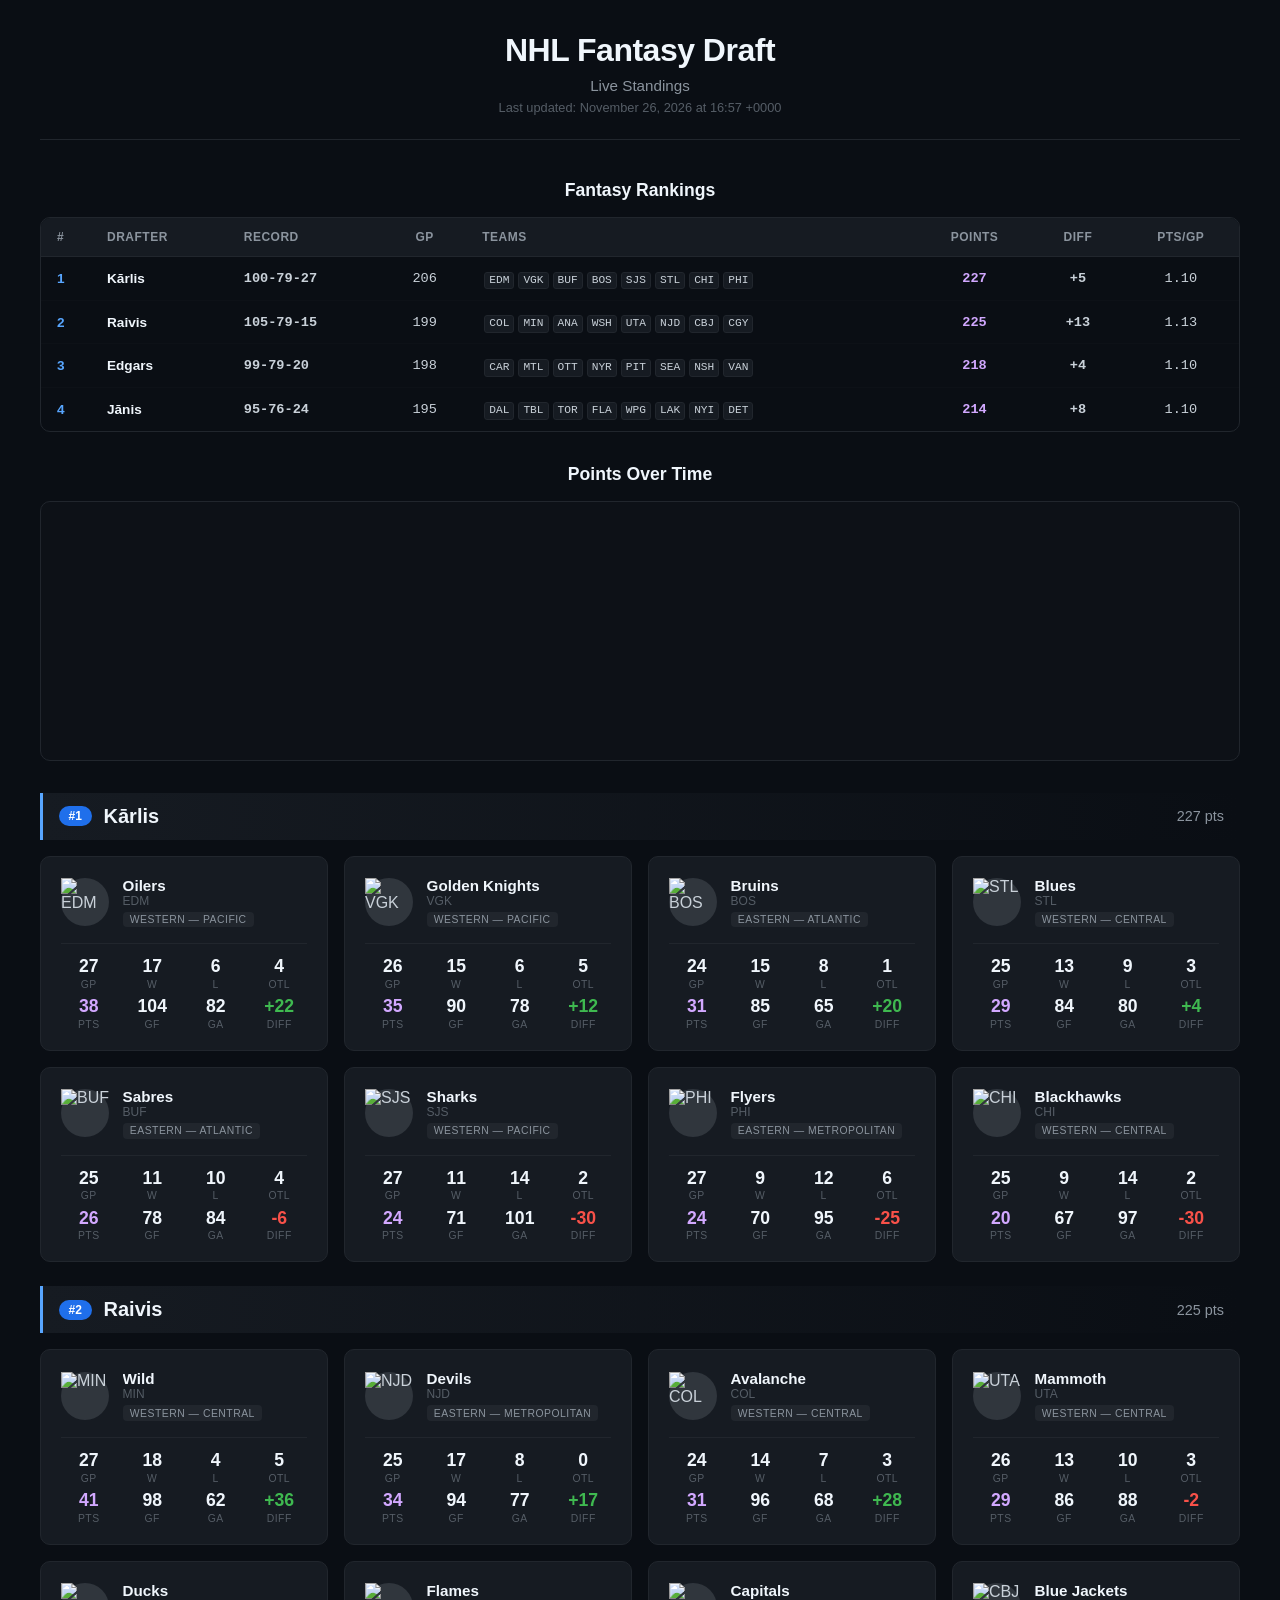
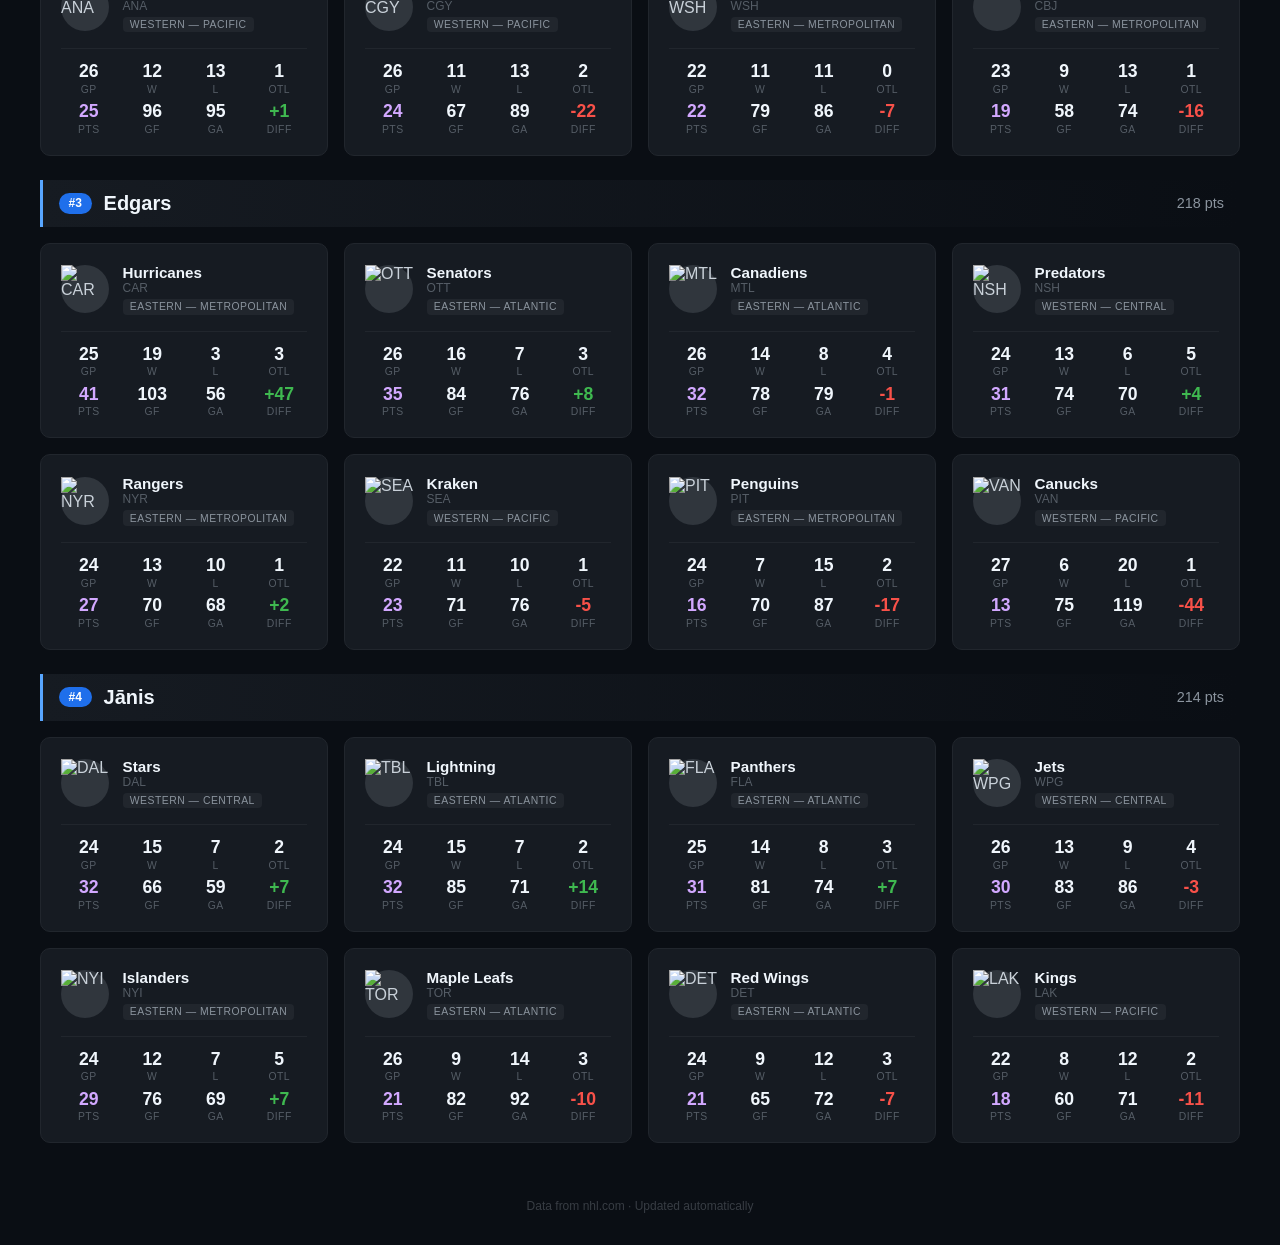
==== commit 2a774955: "Update standings" ====
--- a/index.html
+++ b/index.html
@@ -11,7 +11,7 @@
         <header>
             <h1>NHL Fantasy Draft</h1>
             <div class="subtitle">Live Standings</div>
-            <div class="update-time">Last updated: November 25, 2026 at 18:25 +0000</div>
+            <div class="update-time">Last updated: November 26, 2026 at 16:57 +0000</div>
         </header>
 
         <div class="records-section">
@@ -33,39 +33,39 @@
                     <tbody>                        <tr>
                             <td class="rank-col">1</td>
                             <td class="drafter-col">Kārlis</td>
-                            <td class="record-col">98-76-26</td>
-                            <td class="gp-col">200</td>
+                            <td class="record-col">100-79-27</td>
+                            <td class="gp-col">206</td>
                             <td class="teams-col"><span class="team-badge">EDM</span><span class="team-badge">VGK</span><span class="team-badge">BUF</span><span class="team-badge">BOS</span><span class="team-badge">SJS</span><span class="team-badge">STL</span><span class="team-badge">CHI</span><span class="team-badge">PHI</span></td>
-                            <td class="pts-col">222</td>
-                            <td class="diff-col">+2</td>
-                            <td class="ppg-col">1.11</td>
+                            <td class="pts-col">227</td>
+                            <td class="diff-col">+5</td>
+                            <td class="ppg-col">1.10</td>
                         </tr>                        <tr>
                             <td class="rank-col">2</td>
-                            <td class="drafter-col">Edgars</td>
-                            <td class="record-col">97-73-20</td>
-                            <td class="gp-col">190</td>
-                            <td class="teams-col"><span class="team-badge">CAR</span><span class="team-badge">MTL</span><span class="team-badge">OTT</span><span class="team-badge">NYR</span><span class="team-badge">PIT</span><span class="team-badge">SEA</span><span class="team-badge">NSH</span><span class="team-badge">VAN</span></td>
-                            <td class="pts-col">214</td>
-                            <td class="diff-col">0</td>
+                            <td class="drafter-col">Raivis</td>
+                            <td class="record-col">105-79-15</td>
+                            <td class="gp-col">199</td>
+                            <td class="teams-col"><span class="team-badge">COL</span><span class="team-badge">MIN</span><span class="team-badge">ANA</span><span class="team-badge">WSH</span><span class="team-badge">UTA</span><span class="team-badge">NJD</span><span class="team-badge">CBJ</span><span class="team-badge">CGY</span></td>
+                            <td class="pts-col">225</td>
+                            <td class="diff-col">+13</td>
                             <td class="ppg-col">1.13</td>
                         </tr>                        <tr>
                             <td class="rank-col">3</td>
-                            <td class="drafter-col">Raivis</td>
-                            <td class="record-col">99-78-14</td>
-                            <td class="gp-col">191</td>
-                            <td class="teams-col"><span class="team-badge">COL</span><span class="team-badge">MIN</span><span class="team-badge">ANA</span><span class="team-badge">WSH</span><span class="team-badge">UTA</span><span class="team-badge">NJD</span><span class="team-badge">CBJ</span><span class="team-badge">CGY</span></td>
-                            <td class="pts-col">212</td>
-                            <td class="diff-col">0</td>
-                            <td class="ppg-col">1.11</td>
+                            <td class="drafter-col">Edgars</td>
+                            <td class="record-col">99-79-20</td>
+                            <td class="gp-col">198</td>
+                            <td class="teams-col"><span class="team-badge">CAR</span><span class="team-badge">MTL</span><span class="team-badge">OTT</span><span class="team-badge">NYR</span><span class="team-badge">PIT</span><span class="team-badge">SEA</span><span class="team-badge">NSH</span><span class="team-badge">VAN</span></td>
+                            <td class="pts-col">218</td>
+                            <td class="diff-col">+4</td>
+                            <td class="ppg-col">1.10</td>
                         </tr>                        <tr>
                             <td class="rank-col">4</td>
                             <td class="drafter-col">Jānis</td>
-                            <td class="record-col">91-74-24</td>
-                            <td class="gp-col">189</td>
+                            <td class="record-col">95-76-24</td>
+                            <td class="gp-col">195</td>
                             <td class="teams-col"><span class="team-badge">DAL</span><span class="team-badge">TBL</span><span class="team-badge">TOR</span><span class="team-badge">FLA</span><span class="team-badge">WPG</span><span class="team-badge">LAK</span><span class="team-badge">NYI</span><span class="team-badge">DET</span></td>
-                            <td class="pts-col">206</td>
-                            <td class="diff-col">0</td>
-                            <td class="ppg-col">1.09</td>
+                            <td class="pts-col">214</td>
+                            <td class="diff-col">+8</td>
+                            <td class="ppg-col">1.10</td>
                         </tr>                    </tbody>
                 </table>
             </div>
@@ -80,7 +80,7 @@
             <summary class="drafter-header">
                 <span class="rank-badge">#1</span>
                 <h2>Kārlis</h2>
-                <span class="total-pts">222 pts</span>
+                <span class="total-pts">227 pts</span>
             </summary>
             <div class="teams-grid">                <div class="team-card">
                     <div class="team-card-top">
@@ -181,7 +181,7 @@
                     </div>
                     <div class="stats-row">
                         <div class="stat">
-                            <div class="stat-value">23</div>
+                            <div class="stat-value">24</div>
                             <div class="stat-label">GP</div>
                         </div>
                         <div class="stat">
@@ -189,7 +189,7 @@
                             <div class="stat-label">W</div>
                         </div>
                         <div class="stat">
-                            <div class="stat-value">7</div>
+                            <div class="stat-value">8</div>
                             <div class="stat-label">L</div>
                         </div>
                         <div class="stat">
@@ -203,14 +203,14 @@
                             <div class="stat-label">PTS</div>
                         </div>
                         <div class="stat">
-                            <div class="stat-value">83</div>
-                            <div class="stat-label">GF</div>
-                        </div>
-                        <div class="stat">
-                            <div class="stat-value">61</div>
-                            <div class="stat-label">GA</div>
-                        </div>                        <div class="stat">
-                            <div class="stat-value positive">+22</div>
+                            <div class="stat-value">85</div>
+                            <div class="stat-label">GF</div>
+                        </div>
+                        <div class="stat">
+                            <div class="stat-value">65</div>
+                            <div class="stat-label">GA</div>
+                        </div>                        <div class="stat">
+                            <div class="stat-value positive">+20</div>
                             <div class="stat-label">DIFF</div>
                         </div>
                     </div>
@@ -225,7 +225,7 @@
                     </div>
                     <div class="stats-row">
                         <div class="stat">
-                            <div class="stat-value">24</div>
+                            <div class="stat-value">25</div>
                             <div class="stat-label">GP</div>
                         </div>
                         <div class="stat">
@@ -237,24 +237,24 @@
                             <div class="stat-label">L</div>
                         </div>
                         <div class="stat">
-                            <div class="stat-value">2</div>
-                            <div class="stat-label">OTL</div>
-                        </div>
-                    </div>
-                    <div class="stats-row" style="border-top:none;margin-top:0;padding-top:0.4rem;">
-                        <div class="stat">
-                            <div class="stat-value" style="color:#d2a8ff;">28</div>
-                            <div class="stat-label">PTS</div>
-                        </div>
-                        <div class="stat">
-                            <div class="stat-value">82</div>
-                            <div class="stat-label">GF</div>
-                        </div>
-                        <div class="stat">
-                            <div class="stat-value">77</div>
-                            <div class="stat-label">GA</div>
-                        </div>                        <div class="stat">
-                            <div class="stat-value positive">+5</div>
+                            <div class="stat-value">3</div>
+                            <div class="stat-label">OTL</div>
+                        </div>
+                    </div>
+                    <div class="stats-row" style="border-top:none;margin-top:0;padding-top:0.4rem;">
+                        <div class="stat">
+                            <div class="stat-value" style="color:#d2a8ff;">29</div>
+                            <div class="stat-label">PTS</div>
+                        </div>
+                        <div class="stat">
+                            <div class="stat-value">84</div>
+                            <div class="stat-label">GF</div>
+                        </div>
+                        <div class="stat">
+                            <div class="stat-value">80</div>
+                            <div class="stat-label">GA</div>
+                        </div>                        <div class="stat">
+                            <div class="stat-value positive">+4</div>
                             <div class="stat-label">DIFF</div>
                         </div>
                     </div>
@@ -269,15 +269,15 @@
                     </div>
                     <div class="stats-row">
                         <div class="stat">
-                            <div class="stat-value">24</div>
-                            <div class="stat-label">GP</div>
+                            <div class="stat-value">25</div>
+                            <div class="stat-label">GP</div>
+                        </div>
+                        <div class="stat">
+                            <div class="stat-value">11</div>
+                            <div class="stat-label">W</div>
                         </div>
                         <div class="stat">
                             <div class="stat-value">10</div>
-                            <div class="stat-label">W</div>
-                        </div>
-                        <div class="stat">
-                            <div class="stat-value">10</div>
                             <div class="stat-label">L</div>
                         </div>
                         <div class="stat">
@@ -287,18 +287,18 @@
                     </div>
                     <div class="stats-row" style="border-top:none;margin-top:0;padding-top:0.4rem;">
                         <div class="stat">
-                            <div class="stat-value" style="color:#d2a8ff;">24</div>
-                            <div class="stat-label">PTS</div>
-                        </div>
-                        <div class="stat">
-                            <div class="stat-value">73</div>
-                            <div class="stat-label">GF</div>
-                        </div>
-                        <div class="stat">
-                            <div class="stat-value">83</div>
-                            <div class="stat-label">GA</div>
-                        </div>                        <div class="stat">
-                            <div class="stat-value negative">-10</div>
+                            <div class="stat-value" style="color:#d2a8ff;">26</div>
+                            <div class="stat-label">PTS</div>
+                        </div>
+                        <div class="stat">
+                            <div class="stat-value">78</div>
+                            <div class="stat-label">GF</div>
+                        </div>
+                        <div class="stat">
+                            <div class="stat-value">84</div>
+                            <div class="stat-label">GA</div>
+                        </div>                        <div class="stat">
+                            <div class="stat-value negative">-6</div>
                             <div class="stat-label">DIFF</div>
                         </div>
                     </div>
@@ -313,7 +313,7 @@
                     </div>
                     <div class="stats-row">
                         <div class="stat">
-                            <div class="stat-value">26</div>
+                            <div class="stat-value">27</div>
                             <div class="stat-label">GP</div>
                         </div>
                         <div class="stat">
@@ -321,7 +321,7 @@
                             <div class="stat-label">W</div>
                         </div>
                         <div class="stat">
-                            <div class="stat-value">13</div>
+                            <div class="stat-value">14</div>
                             <div class="stat-label">L</div>
                         </div>
                         <div class="stat">
@@ -339,10 +339,10 @@
                             <div class="stat-label">GF</div>
                         </div>
                         <div class="stat">
-                            <div class="stat-value">94</div>
-                            <div class="stat-label">GA</div>
-                        </div>                        <div class="stat">
-                            <div class="stat-value negative">-23</div>
+                            <div class="stat-value">101</div>
+                            <div class="stat-label">GA</div>
+                        </div>                        <div class="stat">
+                            <div class="stat-value negative">-30</div>
                             <div class="stat-label">DIFF</div>
                         </div>
                     </div>
@@ -357,7 +357,7 @@
                     </div>
                     <div class="stats-row">
                         <div class="stat">
-                            <div class="stat-value">26</div>
+                            <div class="stat-value">27</div>
                             <div class="stat-label">GP</div>
                         </div>
                         <div class="stat">
@@ -365,7 +365,7 @@
                             <div class="stat-label">W</div>
                         </div>
                         <div class="stat">
-                            <div class="stat-value">11</div>
+                            <div class="stat-value">12</div>
                             <div class="stat-label">L</div>
                         </div>
                         <div class="stat">
@@ -379,14 +379,14 @@
                             <div class="stat-label">PTS</div>
                         </div>
                         <div class="stat">
-                            <div class="stat-value">67</div>
-                            <div class="stat-label">GF</div>
-                        </div>
-                        <div class="stat">
-                            <div class="stat-value">88</div>
-                            <div class="stat-label">GA</div>
-                        </div>                        <div class="stat">
-                            <div class="stat-value negative">-21</div>
+                            <div class="stat-value">70</div>
+                            <div class="stat-label">GF</div>
+                        </div>
+                        <div class="stat">
+                            <div class="stat-value">95</div>
+                            <div class="stat-label">GA</div>
+                        </div>                        <div class="stat">
+                            <div class="stat-value negative">-25</div>
                             <div class="stat-label">DIFF</div>
                         </div>
                     </div>
@@ -401,11 +401,11 @@
                     </div>
                     <div class="stats-row">
                         <div class="stat">
-                            <div class="stat-value">24</div>
-                            <div class="stat-label">GP</div>
-                        </div>
-                        <div class="stat">
-                            <div class="stat-value">8</div>
+                            <div class="stat-value">25</div>
+                            <div class="stat-label">GP</div>
+                        </div>
+                        <div class="stat">
+                            <div class="stat-value">9</div>
                             <div class="stat-label">W</div>
                         </div>
                         <div class="stat">
@@ -419,18 +419,18 @@
                     </div>
                     <div class="stats-row" style="border-top:none;margin-top:0;padding-top:0.4rem;">
                         <div class="stat">
-                            <div class="stat-value" style="color:#d2a8ff;">18</div>
-                            <div class="stat-label">PTS</div>
-                        </div>
-                        <div class="stat">
-                            <div class="stat-value">64</div>
-                            <div class="stat-label">GF</div>
-                        </div>
-                        <div class="stat">
-                            <div class="stat-value">96</div>
-                            <div class="stat-label">GA</div>
-                        </div>                        <div class="stat">
-                            <div class="stat-value negative">-32</div>
+                            <div class="stat-value" style="color:#d2a8ff;">20</div>
+                            <div class="stat-label">PTS</div>
+                        </div>
+                        <div class="stat">
+                            <div class="stat-value">67</div>
+                            <div class="stat-label">GF</div>
+                        </div>
+                        <div class="stat">
+                            <div class="stat-value">97</div>
+                            <div class="stat-label">GA</div>
+                        </div>                        <div class="stat">
+                            <div class="stat-value negative">-30</div>
                             <div class="stat-label">DIFF</div>
                         </div>
                     </div>
@@ -438,29 +438,161 @@
         </details>        <details class="drafter-section" open>
             <summary class="drafter-header">
                 <span class="rank-badge">#2</span>
-                <h2>Edgars</h2>
-                <span class="total-pts">214 pts</span>
+                <h2>Raivis</h2>
+                <span class="total-pts">225 pts</span>
             </summary>
             <div class="teams-grid">                <div class="team-card">
                     <div class="team-card-top">
-                        <div class="logo-circle">                        <img src="https://assets.nhle.com/logos/nhl/svg/CAR_light.svg" alt="CAR" class="team-logo">                        </div>
-                        <div class="team-info">
-                            <div class="team-name">Hurricanes</div>
-                            <div class="team-abbrev">CAR</div>
+                        <div class="logo-circle">                        <img src="https://assets.nhle.com/logos/nhl/svg/MIN_light.svg" alt="MIN" class="team-logo">                        </div>
+                        <div class="team-info">
+                            <div class="team-name">Wild</div>
+                            <div class="team-abbrev">MIN</div>
+                            <span class="division-tag">Western — Central</span>
+                        </div>
+                    </div>
+                    <div class="stats-row">
+                        <div class="stat">
+                            <div class="stat-value">27</div>
+                            <div class="stat-label">GP</div>
+                        </div>
+                        <div class="stat">
+                            <div class="stat-value">18</div>
+                            <div class="stat-label">W</div>
+                        </div>
+                        <div class="stat">
+                            <div class="stat-value">4</div>
+                            <div class="stat-label">L</div>
+                        </div>
+                        <div class="stat">
+                            <div class="stat-value">5</div>
+                            <div class="stat-label">OTL</div>
+                        </div>
+                    </div>
+                    <div class="stats-row" style="border-top:none;margin-top:0;padding-top:0.4rem;">
+                        <div class="stat">
+                            <div class="stat-value" style="color:#d2a8ff;">41</div>
+                            <div class="stat-label">PTS</div>
+                        </div>
+                        <div class="stat">
+                            <div class="stat-value">98</div>
+                            <div class="stat-label">GF</div>
+                        </div>
+                        <div class="stat">
+                            <div class="stat-value">62</div>
+                            <div class="stat-label">GA</div>
+                        </div>                        <div class="stat">
+                            <div class="stat-value positive">+36</div>
+                            <div class="stat-label">DIFF</div>
+                        </div>
+                    </div>
+                </div>                <div class="team-card">
+                    <div class="team-card-top">
+                        <div class="logo-circle">                        <img src="https://assets.nhle.com/logos/nhl/svg/NJD_light.svg" alt="NJD" class="team-logo">                        </div>
+                        <div class="team-info">
+                            <div class="team-name">Devils</div>
+                            <div class="team-abbrev">NJD</div>
                             <span class="division-tag">Eastern — Metropolitan</span>
                         </div>
                     </div>
                     <div class="stats-row">
                         <div class="stat">
+                            <div class="stat-value">25</div>
+                            <div class="stat-label">GP</div>
+                        </div>
+                        <div class="stat">
+                            <div class="stat-value">17</div>
+                            <div class="stat-label">W</div>
+                        </div>
+                        <div class="stat">
+                            <div class="stat-value">8</div>
+                            <div class="stat-label">L</div>
+                        </div>
+                        <div class="stat">
+                            <div class="stat-value">0</div>
+                            <div class="stat-label">OTL</div>
+                        </div>
+                    </div>
+                    <div class="stats-row" style="border-top:none;margin-top:0;padding-top:0.4rem;">
+                        <div class="stat">
+                            <div class="stat-value" style="color:#d2a8ff;">34</div>
+                            <div class="stat-label">PTS</div>
+                        </div>
+                        <div class="stat">
+                            <div class="stat-value">94</div>
+                            <div class="stat-label">GF</div>
+                        </div>
+                        <div class="stat">
+                            <div class="stat-value">77</div>
+                            <div class="stat-label">GA</div>
+                        </div>                        <div class="stat">
+                            <div class="stat-value positive">+17</div>
+                            <div class="stat-label">DIFF</div>
+                        </div>
+                    </div>
+                </div>                <div class="team-card">
+                    <div class="team-card-top">
+                        <div class="logo-circle">                        <img src="https://assets.nhle.com/logos/nhl/svg/COL_light.svg" alt="COL" class="team-logo">                        </div>
+                        <div class="team-info">
+                            <div class="team-name">Avalanche</div>
+                            <div class="team-abbrev">COL</div>
+                            <span class="division-tag">Western — Central</span>
+                        </div>
+                    </div>
+                    <div class="stats-row">
+                        <div class="stat">
                             <div class="stat-value">24</div>
                             <div class="stat-label">GP</div>
                         </div>
                         <div class="stat">
-                            <div class="stat-value">18</div>
-                            <div class="stat-label">W</div>
+                            <div class="stat-value">14</div>
+                            <div class="stat-label">W</div>
+                        </div>
+                        <div class="stat">
+                            <div class="stat-value">7</div>
+                            <div class="stat-label">L</div>
                         </div>
                         <div class="stat">
                             <div class="stat-value">3</div>
+                            <div class="stat-label">OTL</div>
+                        </div>
+                    </div>
+                    <div class="stats-row" style="border-top:none;margin-top:0;padding-top:0.4rem;">
+                        <div class="stat">
+                            <div class="stat-value" style="color:#d2a8ff;">31</div>
+                            <div class="stat-label">PTS</div>
+                        </div>
+                        <div class="stat">
+                            <div class="stat-value">96</div>
+                            <div class="stat-label">GF</div>
+                        </div>
+                        <div class="stat">
+                            <div class="stat-value">68</div>
+                            <div class="stat-label">GA</div>
+                        </div>                        <div class="stat">
+                            <div class="stat-value positive">+28</div>
+                            <div class="stat-label">DIFF</div>
+                        </div>
+                    </div>
+                </div>                <div class="team-card">
+                    <div class="team-card-top">
+                        <div class="logo-circle">                        <img src="https://assets.nhle.com/logos/nhl/svg/UTA_light.svg" alt="UTA" class="team-logo">                        </div>
+                        <div class="team-info">
+                            <div class="team-name">Mammoth</div>
+                            <div class="team-abbrev">UTA</div>
+                            <span class="division-tag">Western — Central</span>
+                        </div>
+                    </div>
+                    <div class="stats-row">
+                        <div class="stat">
+                            <div class="stat-value">26</div>
+                            <div class="stat-label">GP</div>
+                        </div>
+                        <div class="stat">
+                            <div class="stat-value">13</div>
+                            <div class="stat-label">W</div>
+                        </div>
+                        <div class="stat">
+                            <div class="stat-value">10</div>
                             <div class="stat-label">L</div>
                         </div>
                         <div class="stat">
@@ -470,116 +602,160 @@
                     </div>
                     <div class="stats-row" style="border-top:none;margin-top:0;padding-top:0.4rem;">
                         <div class="stat">
-                            <div class="stat-value" style="color:#d2a8ff;">39</div>
-                            <div class="stat-label">PTS</div>
-                        </div>
-                        <div class="stat">
-                            <div class="stat-value">100</div>
-                            <div class="stat-label">GF</div>
-                        </div>
-                        <div class="stat">
-                            <div class="stat-value">55</div>
-                            <div class="stat-label">GA</div>
-                        </div>                        <div class="stat">
-                            <div class="stat-value positive">+45</div>
-                            <div class="stat-label">DIFF</div>
-                        </div>
-                    </div>
-                </div>                <div class="team-card">
-                    <div class="team-card-top">
-                        <div class="logo-circle">                        <img src="https://assets.nhle.com/logos/nhl/svg/OTT_light.svg" alt="OTT" class="team-logo">                        </div>
-                        <div class="team-info">
-                            <div class="team-name">Senators</div>
-                            <div class="team-abbrev">OTT</div>
-                            <span class="division-tag">Eastern — Atlantic</span>
-                        </div>
-                    </div>
-                    <div class="stats-row">
-                        <div class="stat">
-                            <div class="stat-value">25</div>
-                            <div class="stat-label">GP</div>
-                        </div>
-                        <div class="stat">
-                            <div class="stat-value">16</div>
-                            <div class="stat-label">W</div>
-                        </div>
-                        <div class="stat">
-                            <div class="stat-value">6</div>
-                            <div class="stat-label">L</div>
-                        </div>
-                        <div class="stat">
-                            <div class="stat-value">3</div>
-                            <div class="stat-label">OTL</div>
-                        </div>
-                    </div>
-                    <div class="stats-row" style="border-top:none;margin-top:0;padding-top:0.4rem;">
-                        <div class="stat">
-                            <div class="stat-value" style="color:#d2a8ff;">35</div>
-                            <div class="stat-label">PTS</div>
-                        </div>
-                        <div class="stat">
-                            <div class="stat-value">81</div>
-                            <div class="stat-label">GF</div>
-                        </div>
-                        <div class="stat">
-                            <div class="stat-value">71</div>
-                            <div class="stat-label">GA</div>
-                        </div>                        <div class="stat">
-                            <div class="stat-value positive">+10</div>
-                            <div class="stat-label">DIFF</div>
-                        </div>
-                    </div>
-                </div>                <div class="team-card">
-                    <div class="team-card-top">
-                        <div class="logo-circle">                        <img src="https://assets.nhle.com/logos/nhl/svg/MTL_light.svg" alt="MTL" class="team-logo">                        </div>
-                        <div class="team-info">
-                            <div class="team-name">Canadiens</div>
-                            <div class="team-abbrev">MTL</div>
-                            <span class="division-tag">Eastern — Atlantic</span>
-                        </div>
-                    </div>
-                    <div class="stats-row">
-                        <div class="stat">
-                            <div class="stat-value">25</div>
-                            <div class="stat-label">GP</div>
-                        </div>
-                        <div class="stat">
-                            <div class="stat-value">14</div>
-                            <div class="stat-label">W</div>
-                        </div>
-                        <div class="stat">
-                            <div class="stat-value">7</div>
-                            <div class="stat-label">L</div>
-                        </div>
-                        <div class="stat">
-                            <div class="stat-value">4</div>
-                            <div class="stat-label">OTL</div>
-                        </div>
-                    </div>
-                    <div class="stats-row" style="border-top:none;margin-top:0;padding-top:0.4rem;">
-                        <div class="stat">
-                            <div class="stat-value" style="color:#d2a8ff;">32</div>
-                            <div class="stat-label">PTS</div>
-                        </div>
-                        <div class="stat">
-                            <div class="stat-value">78</div>
-                            <div class="stat-label">GF</div>
-                        </div>
-                        <div class="stat">
-                            <div class="stat-value">73</div>
-                            <div class="stat-label">GA</div>
-                        </div>                        <div class="stat">
-                            <div class="stat-value positive">+5</div>
-                            <div class="stat-label">DIFF</div>
-                        </div>
-                    </div>
-                </div>                <div class="team-card">
-                    <div class="team-card-top">
-                        <div class="logo-circle">                        <img src="https://assets.nhle.com/logos/nhl/svg/NSH_light.svg" alt="NSH" class="team-logo">                        </div>
-                        <div class="team-info">
-                            <div class="team-name">Predators</div>
-                            <div class="team-abbrev">NSH</div>
-                            <span class="division-tag">Western — Central</span>
+                            <div class="stat-value" style="color:#d2a8ff;">29</div>
+                            <div class="stat-label">PTS</div>
+                        </div>
+                        <div class="stat">
+                            <div class="stat-value">86</div>
+                            <div class="stat-label">GF</div>
+                        </div>
+                        <div class="stat">
+                            <div class="stat-value">88</div>
+                            <div class="stat-label">GA</div>
+                        </div>                        <div class="stat">
+                            <div class="stat-value negative">-2</div>
+                            <div class="stat-label">DIFF</div>
+                        </div>
+                    </div>
+                </div>                <div class="team-card">
+                    <div class="team-card-top">
+                        <div class="logo-circle">                        <img src="https://assets.nhle.com/logos/nhl/svg/ANA_light.svg" alt="ANA" class="team-logo">                        </div>
+                        <div class="team-info">
+                            <div class="team-name">Ducks</div>
+                            <div class="team-abbrev">ANA</div>
+                            <span class="division-tag">Western — Pacific</span>
+                        </div>
+                    </div>
+                    <div class="stats-row">
+                        <div class="stat">
+                            <div class="stat-value">26</div>
+                            <div class="stat-label">GP</div>
+                        </div>
+                        <div class="stat">
+                            <div class="stat-value">12</div>
+                            <div class="stat-label">W</div>
+                        </div>
+                        <div class="stat">
+                            <div class="stat-value">13</div>
+                            <div class="stat-label">L</div>
+                        </div>
+                        <div class="stat">
+                            <div class="stat-value">1</div>
+                            <div class="stat-label">OTL</div>
+                        </div>
+                    </div>
+                    <div class="stats-row" style="border-top:none;margin-top:0;padding-top:0.4rem;">
+                        <div class="stat">
+                            <div class="stat-value" style="color:#d2a8ff;">25</div>
+                            <div class="stat-label">PTS</div>
+                        </div>
+                        <div class="stat">
+                            <div class="stat-value">96</div>
+                            <div class="stat-label">GF</div>
+                        </div>
+                        <div class="stat">
+                            <div class="stat-value">95</div>
+                            <div class="stat-label">GA</div>
+                        </div>                        <div class="stat">
+                            <div class="stat-value positive">+1</div>
+                            <div class="stat-label">DIFF</div>
+                        </div>
+                    </div>
+                </div>                <div class="team-card">
+                    <div class="team-card-top">
+                        <div class="logo-circle">                        <img src="https://assets.nhle.com/logos/nhl/svg/CGY_light.svg" alt="CGY" class="team-logo">                        </div>
+                        <div class="team-info">
+                            <div class="team-name">Flames</div>
+                            <div class="team-abbrev">CGY</div>
+                            <span class="division-tag">Western — Pacific</span>
+                        </div>
+                    </div>
+                    <div class="stats-row">
+                        <div class="stat">
+                            <div class="stat-value">26</div>
+                            <div class="stat-label">GP</div>
+                        </div>
+                        <div class="stat">
+                            <div class="stat-value">11</div>
+                            <div class="stat-label">W</div>
+                        </div>
+                        <div class="stat">
+                            <div class="stat-value">13</div>
+                            <div class="stat-label">L</div>
+                        </div>
+                        <div class="stat">
+                            <div class="stat-value">2</div>
+                            <div class="stat-label">OTL</div>
+                        </div>
+                    </div>
+                    <div class="stats-row" style="border-top:none;margin-top:0;padding-top:0.4rem;">
+                        <div class="stat">
+                            <div class="stat-value" style="color:#d2a8ff;">24</div>
+                            <div class="stat-label">PTS</div>
+                        </div>
+                        <div class="stat">
+                            <div class="stat-value">67</div>
+                            <div class="stat-label">GF</div>
+                        </div>
+                        <div class="stat">
+                            <div class="stat-value">89</div>
+                            <div class="stat-label">GA</div>
+                        </div>                        <div class="stat">
+                            <div class="stat-value negative">-22</div>
+                            <div class="stat-label">DIFF</div>
+                        </div>
+                    </div>
+                </div>                <div class="team-card">
+                    <div class="team-card-top">
+                        <div class="logo-circle">                        <img src="https://assets.nhle.com/logos/nhl/svg/WSH_secondary_light.svg" alt="WSH" class="team-logo">                        </div>
+                        <div class="team-info">
+                            <div class="team-name">Capitals</div>
+                            <div class="team-abbrev">WSH</div>
+                            <span class="division-tag">Eastern — Metropolitan</span>
+                        </div>
+                    </div>
+                    <div class="stats-row">
+                        <div class="stat">
+                            <div class="stat-value">22</div>
+                            <div class="stat-label">GP</div>
+                        </div>
+                        <div class="stat">
+                            <div class="stat-value">11</div>
+                            <div class="stat-label">W</div>
+                        </div>
+                        <div class="stat">
+                            <div class="stat-value">11</div>
+                            <div class="stat-label">L</div>
+                        </div>
+                        <div class="stat">
+                            <div class="stat-value">0</div>
+                            <div class="stat-label">OTL</div>
+                        </div>
+                    </div>
+                    <div class="stats-row" style="border-top:none;margin-top:0;padding-top:0.4rem;">
+                        <div class="stat">
+                            <div class="stat-value" style="color:#d2a8ff;">22</div>
+                            <div class="stat-label">PTS</div>
+                        </div>
+                        <div class="stat">
+                            <div class="stat-value">79</div>
+                            <div class="stat-label">GF</div>
+                        </div>
+                        <div class="stat">
+                            <div class="stat-value">86</div>
+                            <div class="stat-label">GA</div>
+                        </div>                        <div class="stat">
+                            <div class="stat-value negative">-7</div>
+                            <div class="stat-label">DIFF</div>
+                        </div>
+                    </div>
+                </div>                <div class="team-card">
+                    <div class="team-card-top">
+                        <div class="logo-circle">                        <img src="https://assets.nhle.com/logos/nhl/svg/CBJ_light.svg" alt="CBJ" class="team-logo">                        </div>
+                        <div class="team-info">
+                            <div class="team-name">Blue Jackets</div>
+                            <div class="team-abbrev">CBJ</div>
+                            <span class="division-tag">Eastern — Metropolitan</span>
                         </div>
                     </div>
                     <div class="stats-row">
@@ -588,55 +764,11 @@
                             <div class="stat-label">GP</div>
                         </div>
                         <div class="stat">
-                            <div class="stat-value">12</div>
-                            <div class="stat-label">W</div>
-                        </div>
-                        <div class="stat">
-                            <div class="stat-value">6</div>
-                            <div class="stat-label">L</div>
-                        </div>
-                        <div class="stat">
-                            <div class="stat-value">5</div>
-                            <div class="stat-label">OTL</div>
-                        </div>
-                    </div>
-                    <div class="stats-row" style="border-top:none;margin-top:0;padding-top:0.4rem;">
-                        <div class="stat">
-                            <div class="stat-value" style="color:#d2a8ff;">29</div>
-                            <div class="stat-label">PTS</div>
-                        </div>
-                        <div class="stat">
-                            <div class="stat-value">71</div>
-                            <div class="stat-label">GF</div>
-                        </div>
-                        <div class="stat">
-                            <div class="stat-value">69</div>
-                            <div class="stat-label">GA</div>
-                        </div>                        <div class="stat">
-                            <div class="stat-value positive">+2</div>
-                            <div class="stat-label">DIFF</div>
-                        </div>
-                    </div>
-                </div>                <div class="team-card">
-                    <div class="team-card-top">
-                        <div class="logo-circle">                        <img src="https://assets.nhle.com/logos/nhl/svg/NYR_light.svg" alt="NYR" class="team-logo">                        </div>
-                        <div class="team-info">
-                            <div class="team-name">Rangers</div>
-                            <div class="team-abbrev">NYR</div>
-                            <span class="division-tag">Eastern — Metropolitan</span>
-                        </div>
-                    </div>
-                    <div class="stats-row">
-                        <div class="stat">
-                            <div class="stat-value">23</div>
-                            <div class="stat-label">GP</div>
+                            <div class="stat-value">9</div>
+                            <div class="stat-label">W</div>
                         </div>
                         <div class="stat">
                             <div class="stat-value">13</div>
-                            <div class="stat-label">W</div>
-                        </div>
-                        <div class="stat">
-                            <div class="stat-value">9</div>
                             <div class="stat-label">L</div>
                         </div>
                         <div class="stat">
@@ -646,150 +778,18 @@
                     </div>
                     <div class="stats-row" style="border-top:none;margin-top:0;padding-top:0.4rem;">
                         <div class="stat">
-                            <div class="stat-value" style="color:#d2a8ff;">27</div>
-                            <div class="stat-label">PTS</div>
-                        </div>
-                        <div class="stat">
-                            <div class="stat-value">69</div>
-                            <div class="stat-label">GF</div>
-                        </div>
-                        <div class="stat">
-                            <div class="stat-value">63</div>
-                            <div class="stat-label">GA</div>
-                        </div>                        <div class="stat">
-                            <div class="stat-value positive">+6</div>
-                            <div class="stat-label">DIFF</div>
-                        </div>
-                    </div>
-                </div>                <div class="team-card">
-                    <div class="team-card-top">
-                        <div class="logo-circle">                        <img src="https://assets.nhle.com/logos/nhl/svg/SEA_light.svg" alt="SEA" class="team-logo">                        </div>
-                        <div class="team-info">
-                            <div class="team-name">Kraken</div>
-                            <div class="team-abbrev">SEA</div>
-                            <span class="division-tag">Western — Pacific</span>
-                        </div>
-                    </div>
-                    <div class="stats-row">
-                        <div class="stat">
-                            <div class="stat-value">21</div>
-                            <div class="stat-label">GP</div>
-                        </div>
-                        <div class="stat">
-                            <div class="stat-value">11</div>
-                            <div class="stat-label">W</div>
-                        </div>
-                        <div class="stat">
-                            <div class="stat-value">9</div>
-                            <div class="stat-label">L</div>
-                        </div>
-                        <div class="stat">
-                            <div class="stat-value">1</div>
-                            <div class="stat-label">OTL</div>
-                        </div>
-                    </div>
-                    <div class="stats-row" style="border-top:none;margin-top:0;padding-top:0.4rem;">
-                        <div class="stat">
-                            <div class="stat-value" style="color:#d2a8ff;">23</div>
-                            <div class="stat-label">PTS</div>
-                        </div>
-                        <div class="stat">
-                            <div class="stat-value">70</div>
-                            <div class="stat-label">GF</div>
-                        </div>
-                        <div class="stat">
-                            <div class="stat-value">73</div>
-                            <div class="stat-label">GA</div>
-                        </div>                        <div class="stat">
-                            <div class="stat-value negative">-3</div>
-                            <div class="stat-label">DIFF</div>
-                        </div>
-                    </div>
-                </div>                <div class="team-card">
-                    <div class="team-card-top">
-                        <div class="logo-circle">                        <img src="https://assets.nhle.com/logos/nhl/svg/PIT_light.svg" alt="PIT" class="team-logo">                        </div>
-                        <div class="team-info">
-                            <div class="team-name">Penguins</div>
-                            <div class="team-abbrev">PIT</div>
-                            <span class="division-tag">Eastern — Metropolitan</span>
-                        </div>
-                    </div>
-                    <div class="stats-row">
-                        <div class="stat">
-                            <div class="stat-value">23</div>
-                            <div class="stat-label">GP</div>
-                        </div>
-                        <div class="stat">
-                            <div class="stat-value">7</div>
-                            <div class="stat-label">W</div>
-                        </div>
-                        <div class="stat">
-                            <div class="stat-value">14</div>
-                            <div class="stat-label">L</div>
-                        </div>
-                        <div class="stat">
-                            <div class="stat-value">2</div>
-                            <div class="stat-label">OTL</div>
-                        </div>
-                    </div>
-                    <div class="stats-row" style="border-top:none;margin-top:0;padding-top:0.4rem;">
-                        <div class="stat">
-                            <div class="stat-value" style="color:#d2a8ff;">16</div>
-                            <div class="stat-label">PTS</div>
-                        </div>
-                        <div class="stat">
-                            <div class="stat-value">67</div>
-                            <div class="stat-label">GF</div>
-                        </div>
-                        <div class="stat">
-                            <div class="stat-value">81</div>
-                            <div class="stat-label">GA</div>
-                        </div>                        <div class="stat">
-                            <div class="stat-value negative">-14</div>
-                            <div class="stat-label">DIFF</div>
-                        </div>
-                    </div>
-                </div>                <div class="team-card">
-                    <div class="team-card-top">
-                        <div class="logo-circle">                        <img src="https://assets.nhle.com/logos/nhl/svg/VAN_light.svg" alt="VAN" class="team-logo">                        </div>
-                        <div class="team-info">
-                            <div class="team-name">Canucks</div>
-                            <div class="team-abbrev">VAN</div>
-                            <span class="division-tag">Western — Pacific</span>
-                        </div>
-                    </div>
-                    <div class="stats-row">
-                        <div class="stat">
-                            <div class="stat-value">26</div>
-                            <div class="stat-label">GP</div>
-                        </div>
-                        <div class="stat">
-                            <div class="stat-value">6</div>
-                            <div class="stat-label">W</div>
-                        </div>
-                        <div class="stat">
-                            <div class="stat-value">19</div>
-                            <div class="stat-label">L</div>
-                        </div>
-                        <div class="stat">
-                            <div class="stat-value">1</div>
-                            <div class="stat-label">OTL</div>
-                        </div>
-                    </div>
-                    <div class="stats-row" style="border-top:none;margin-top:0;padding-top:0.4rem;">
-                        <div class="stat">
-                            <div class="stat-value" style="color:#d2a8ff;">13</div>
-                            <div class="stat-label">PTS</div>
+                            <div class="stat-value" style="color:#d2a8ff;">19</div>
+                            <div class="stat-label">PTS</div>
+                        </div>
+                        <div class="stat">
+                            <div class="stat-value">58</div>
+                            <div class="stat-label">GF</div>
                         </div>
                         <div class="stat">
                             <div class="stat-value">74</div>
-                            <div class="stat-label">GF</div>
-                        </div>
-                        <div class="stat">
-                            <div class="stat-value">114</div>
-                            <div class="stat-label">GA</div>
-                        </div>                        <div class="stat">
-                            <div class="stat-value negative">-40</div>
+                            <div class="stat-label">GA</div>
+                        </div>                        <div class="stat">
+                            <div class="stat-value negative">-16</div>
                             <div class="stat-label">DIFF</div>
                         </div>
                     </div>
@@ -797,29 +797,161 @@
         </details>        <details class="drafter-section" open>
             <summary class="drafter-header">
                 <span class="rank-badge">#3</span>
-                <h2>Raivis</h2>
-                <span class="total-pts">212 pts</span>
+                <h2>Edgars</h2>
+                <span class="total-pts">218 pts</span>
             </summary>
             <div class="teams-grid">                <div class="team-card">
                     <div class="team-card-top">
-                        <div class="logo-circle">                        <img src="https://assets.nhle.com/logos/nhl/svg/MIN_light.svg" alt="MIN" class="team-logo">                        </div>
-                        <div class="team-info">
-                            <div class="team-name">Wild</div>
-                            <div class="team-abbrev">MIN</div>
+                        <div class="logo-circle">                        <img src="https://assets.nhle.com/logos/nhl/svg/CAR_light.svg" alt="CAR" class="team-logo">                        </div>
+                        <div class="team-info">
+                            <div class="team-name">Hurricanes</div>
+                            <div class="team-abbrev">CAR</div>
+                            <span class="division-tag">Eastern — Metropolitan</span>
+                        </div>
+                    </div>
+                    <div class="stats-row">
+                        <div class="stat">
+                            <div class="stat-value">25</div>
+                            <div class="stat-label">GP</div>
+                        </div>
+                        <div class="stat">
+                            <div class="stat-value">19</div>
+                            <div class="stat-label">W</div>
+                        </div>
+                        <div class="stat">
+                            <div class="stat-value">3</div>
+                            <div class="stat-label">L</div>
+                        </div>
+                        <div class="stat">
+                            <div class="stat-value">3</div>
+                            <div class="stat-label">OTL</div>
+                        </div>
+                    </div>
+                    <div class="stats-row" style="border-top:none;margin-top:0;padding-top:0.4rem;">
+                        <div class="stat">
+                            <div class="stat-value" style="color:#d2a8ff;">41</div>
+                            <div class="stat-label">PTS</div>
+                        </div>
+                        <div class="stat">
+                            <div class="stat-value">103</div>
+                            <div class="stat-label">GF</div>
+                        </div>
+                        <div class="stat">
+                            <div class="stat-value">56</div>
+                            <div class="stat-label">GA</div>
+                        </div>                        <div class="stat">
+                            <div class="stat-value positive">+47</div>
+                            <div class="stat-label">DIFF</div>
+                        </div>
+                    </div>
+                </div>                <div class="team-card">
+                    <div class="team-card-top">
+                        <div class="logo-circle">                        <img src="https://assets.nhle.com/logos/nhl/svg/OTT_light.svg" alt="OTT" class="team-logo">                        </div>
+                        <div class="team-info">
+                            <div class="team-name">Senators</div>
+                            <div class="team-abbrev">OTT</div>
+                            <span class="division-tag">Eastern — Atlantic</span>
+                        </div>
+                    </div>
+                    <div class="stats-row">
+                        <div class="stat">
+                            <div class="stat-value">26</div>
+                            <div class="stat-label">GP</div>
+                        </div>
+                        <div class="stat">
+                            <div class="stat-value">16</div>
+                            <div class="stat-label">W</div>
+                        </div>
+                        <div class="stat">
+                            <div class="stat-value">7</div>
+                            <div class="stat-label">L</div>
+                        </div>
+                        <div class="stat">
+                            <div class="stat-value">3</div>
+                            <div class="stat-label">OTL</div>
+                        </div>
+                    </div>
+                    <div class="stats-row" style="border-top:none;margin-top:0;padding-top:0.4rem;">
+                        <div class="stat">
+                            <div class="stat-value" style="color:#d2a8ff;">35</div>
+                            <div class="stat-label">PTS</div>
+                        </div>
+                        <div class="stat">
+                            <div class="stat-value">84</div>
+                            <div class="stat-label">GF</div>
+                        </div>
+                        <div class="stat">
+                            <div class="stat-value">76</div>
+                            <div class="stat-label">GA</div>
+                        </div>                        <div class="stat">
+                            <div class="stat-value positive">+8</div>
+                            <div class="stat-label">DIFF</div>
+                        </div>
+                    </div>
+                </div>                <div class="team-card">
+                    <div class="team-card-top">
+                        <div class="logo-circle">                        <img src="https://assets.nhle.com/logos/nhl/svg/MTL_light.svg" alt="MTL" class="team-logo">                        </div>
+                        <div class="team-info">
+                            <div class="team-name">Canadiens</div>
+                            <div class="team-abbrev">MTL</div>
+                            <span class="division-tag">Eastern — Atlantic</span>
+                        </div>
+                    </div>
+                    <div class="stats-row">
+                        <div class="stat">
+                            <div class="stat-value">26</div>
+                            <div class="stat-label">GP</div>
+                        </div>
+                        <div class="stat">
+                            <div class="stat-value">14</div>
+                            <div class="stat-label">W</div>
+                        </div>
+                        <div class="stat">
+                            <div class="stat-value">8</div>
+                            <div class="stat-label">L</div>
+                        </div>
+                        <div class="stat">
+                            <div class="stat-value">4</div>
+                            <div class="stat-label">OTL</div>
+                        </div>
+                    </div>
+                    <div class="stats-row" style="border-top:none;margin-top:0;padding-top:0.4rem;">
+                        <div class="stat">
+                            <div class="stat-value" style="color:#d2a8ff;">32</div>
+                            <div class="stat-label">PTS</div>
+                        </div>
+                        <div class="stat">
+                            <div class="stat-value">78</div>
+                            <div class="stat-label">GF</div>
+                        </div>
+                        <div class="stat">
+                            <div class="stat-value">79</div>
+                            <div class="stat-label">GA</div>
+                        </div>                        <div class="stat">
+                            <div class="stat-value negative">-1</div>
+                            <div class="stat-label">DIFF</div>
+                        </div>
+                    </div>
+                </div>                <div class="team-card">
+                    <div class="team-card-top">
+                        <div class="logo-circle">                        <img src="https://assets.nhle.com/logos/nhl/svg/NSH_light.svg" alt="NSH" class="team-logo">                        </div>
+                        <div class="team-info">
+                            <div class="team-name">Predators</div>
+                            <div class="team-abbrev">NSH</div>
                             <span class="division-tag">Western — Central</span>
                         </div>
                     </div>
                     <div class="stats-row">
                         <div class="stat">
-                            <div class="stat-value">26</div>
-                            <div class="stat-label">GP</div>
-                        </div>
-                        <div class="stat">
-                            <div class="stat-value">18</div>
-                            <div class="stat-label">W</div>
-                        </div>
-                        <div class="stat">
-                            <div class="stat-value">3</div>
+                            <div class="stat-value">24</div>
+                            <div class="stat-label">GP</div>
+                        </div>
+                        <div class="stat">
+                            <div class="stat-value">13</div>
+                            <div class="stat-label">W</div>
+                        </div>
+                        <div class="stat">
+                            <div class="stat-value">6</div>
                             <div class="stat-label">L</div>
                         </div>
                         <div class="stat">
@@ -829,27 +961,27 @@
                     </div>
                     <div class="stats-row" style="border-top:none;margin-top:0;padding-top:0.4rem;">
                         <div class="stat">
-                            <div class="stat-value" style="color:#d2a8ff;">41</div>
-                            <div class="stat-label">PTS</div>
-                        </div>
-                        <div class="stat">
-                            <div class="stat-value">95</div>
-                            <div class="stat-label">GF</div>
-                        </div>
-                        <div class="stat">
-                            <div class="stat-value">58</div>
-                            <div class="stat-label">GA</div>
-                        </div>                        <div class="stat">
-                            <div class="stat-value positive">+37</div>
-                            <div class="stat-label">DIFF</div>
-                        </div>
-                    </div>
-                </div>                <div class="team-card">
-                    <div class="team-card-top">
-                        <div class="logo-circle">                        <img src="https://assets.nhle.com/logos/nhl/svg/NJD_light.svg" alt="NJD" class="team-logo">                        </div>
-                        <div class="team-info">
-                            <div class="team-name">Devils</div>
-                            <div class="team-abbrev">NJD</div>
+                            <div class="stat-value" style="color:#d2a8ff;">31</div>
+                            <div class="stat-label">PTS</div>
+                        </div>
+                        <div class="stat">
+                            <div class="stat-value">74</div>
+                            <div class="stat-label">GF</div>
+                        </div>
+                        <div class="stat">
+                            <div class="stat-value">70</div>
+                            <div class="stat-label">GA</div>
+                        </div>                        <div class="stat">
+                            <div class="stat-value positive">+4</div>
+                            <div class="stat-label">DIFF</div>
+                        </div>
+                    </div>
+                </div>                <div class="team-card">
+                    <div class="team-card-top">
+                        <div class="logo-circle">                        <img src="https://assets.nhle.com/logos/nhl/svg/NYR_light.svg" alt="NYR" class="team-logo">                        </div>
+                        <div class="team-info">
+                            <div class="team-name">Rangers</div>
+                            <div class="team-abbrev">NYR</div>
                             <span class="division-tag">Eastern — Metropolitan</span>
                         </div>
                     </div>
@@ -859,296 +991,164 @@
                             <div class="stat-label">GP</div>
                         </div>
                         <div class="stat">
-                            <div class="stat-value">16</div>
-                            <div class="stat-label">W</div>
-                        </div>
-                        <div class="stat">
-                            <div class="stat-value">8</div>
-                            <div class="stat-label">L</div>
-                        </div>
-                        <div class="stat">
-                            <div class="stat-value">0</div>
-                            <div class="stat-label">OTL</div>
-                        </div>
-                    </div>
-                    <div class="stats-row" style="border-top:none;margin-top:0;padding-top:0.4rem;">
-                        <div class="stat">
-                            <div class="stat-value" style="color:#d2a8ff;">32</div>
-                            <div class="stat-label">PTS</div>
-                        </div>
-                        <div class="stat">
-                            <div class="stat-value">91</div>
-                            <div class="stat-label">GF</div>
+                            <div class="stat-value">13</div>
+                            <div class="stat-label">W</div>
+                        </div>
+                        <div class="stat">
+                            <div class="stat-value">10</div>
+                            <div class="stat-label">L</div>
+                        </div>
+                        <div class="stat">
+                            <div class="stat-value">1</div>
+                            <div class="stat-label">OTL</div>
+                        </div>
+                    </div>
+                    <div class="stats-row" style="border-top:none;margin-top:0;padding-top:0.4rem;">
+                        <div class="stat">
+                            <div class="stat-value" style="color:#d2a8ff;">27</div>
+                            <div class="stat-label">PTS</div>
+                        </div>
+                        <div class="stat">
+                            <div class="stat-value">70</div>
+                            <div class="stat-label">GF</div>
+                        </div>
+                        <div class="stat">
+                            <div class="stat-value">68</div>
+                            <div class="stat-label">GA</div>
+                        </div>                        <div class="stat">
+                            <div class="stat-value positive">+2</div>
+                            <div class="stat-label">DIFF</div>
+                        </div>
+                    </div>
+                </div>                <div class="team-card">
+                    <div class="team-card-top">
+                        <div class="logo-circle">                        <img src="https://assets.nhle.com/logos/nhl/svg/SEA_light.svg" alt="SEA" class="team-logo">                        </div>
+                        <div class="team-info">
+                            <div class="team-name">Kraken</div>
+                            <div class="team-abbrev">SEA</div>
+                            <span class="division-tag">Western — Pacific</span>
+                        </div>
+                    </div>
+                    <div class="stats-row">
+                        <div class="stat">
+                            <div class="stat-value">22</div>
+                            <div class="stat-label">GP</div>
+                        </div>
+                        <div class="stat">
+                            <div class="stat-value">11</div>
+                            <div class="stat-label">W</div>
+                        </div>
+                        <div class="stat">
+                            <div class="stat-value">10</div>
+                            <div class="stat-label">L</div>
+                        </div>
+                        <div class="stat">
+                            <div class="stat-value">1</div>
+                            <div class="stat-label">OTL</div>
+                        </div>
+                    </div>
+                    <div class="stats-row" style="border-top:none;margin-top:0;padding-top:0.4rem;">
+                        <div class="stat">
+                            <div class="stat-value" style="color:#d2a8ff;">23</div>
+                            <div class="stat-label">PTS</div>
+                        </div>
+                        <div class="stat">
+                            <div class="stat-value">71</div>
+                            <div class="stat-label">GF</div>
+                        </div>
+                        <div class="stat">
+                            <div class="stat-value">76</div>
+                            <div class="stat-label">GA</div>
+                        </div>                        <div class="stat">
+                            <div class="stat-value negative">-5</div>
+                            <div class="stat-label">DIFF</div>
+                        </div>
+                    </div>
+                </div>                <div class="team-card">
+                    <div class="team-card-top">
+                        <div class="logo-circle">                        <img src="https://assets.nhle.com/logos/nhl/svg/PIT_light.svg" alt="PIT" class="team-logo">                        </div>
+                        <div class="team-info">
+                            <div class="team-name">Penguins</div>
+                            <div class="team-abbrev">PIT</div>
+                            <span class="division-tag">Eastern — Metropolitan</span>
+                        </div>
+                    </div>
+                    <div class="stats-row">
+                        <div class="stat">
+                            <div class="stat-value">24</div>
+                            <div class="stat-label">GP</div>
+                        </div>
+                        <div class="stat">
+                            <div class="stat-value">7</div>
+                            <div class="stat-label">W</div>
+                        </div>
+                        <div class="stat">
+                            <div class="stat-value">15</div>
+                            <div class="stat-label">L</div>
+                        </div>
+                        <div class="stat">
+                            <div class="stat-value">2</div>
+                            <div class="stat-label">OTL</div>
+                        </div>
+                    </div>
+                    <div class="stats-row" style="border-top:none;margin-top:0;padding-top:0.4rem;">
+                        <div class="stat">
+                            <div class="stat-value" style="color:#d2a8ff;">16</div>
+                            <div class="stat-label">PTS</div>
+                        </div>
+                        <div class="stat">
+                            <div class="stat-value">70</div>
+                            <div class="stat-label">GF</div>
+                        </div>
+                        <div class="stat">
+                            <div class="stat-value">87</div>
+                            <div class="stat-label">GA</div>
+                        </div>                        <div class="stat">
+                            <div class="stat-value negative">-17</div>
+                            <div class="stat-label">DIFF</div>
+                        </div>
+                    </div>
+                </div>                <div class="team-card">
+                    <div class="team-card-top">
+                        <div class="logo-circle">                        <img src="https://assets.nhle.com/logos/nhl/svg/VAN_light.svg" alt="VAN" class="team-logo">                        </div>
+                        <div class="team-info">
+                            <div class="team-name">Canucks</div>
+                            <div class="team-abbrev">VAN</div>
+                            <span class="division-tag">Western — Pacific</span>
+                        </div>
+                    </div>
+                    <div class="stats-row">
+                        <div class="stat">
+                            <div class="stat-value">27</div>
+                            <div class="stat-label">GP</div>
+                        </div>
+                        <div class="stat">
+                            <div class="stat-value">6</div>
+                            <div class="stat-label">W</div>
+                        </div>
+                        <div class="stat">
+                            <div class="stat-value">20</div>
+                            <div class="stat-label">L</div>
+                        </div>
+                        <div class="stat">
+                            <div class="stat-value">1</div>
+                            <div class="stat-label">OTL</div>
+                        </div>
+                    </div>
+                    <div class="stats-row" style="border-top:none;margin-top:0;padding-top:0.4rem;">
+                        <div class="stat">
+                            <div class="stat-value" style="color:#d2a8ff;">13</div>
+                            <div class="stat-label">PTS</div>
                         </div>
                         <div class="stat">
                             <div class="stat-value">75</div>
-                            <div class="stat-label">GA</div>
-                        </div>                        <div class="stat">
-                            <div class="stat-value positive">+16</div>
-                            <div class="stat-label">DIFF</div>
-                        </div>
-                    </div>
-                </div>                <div class="team-card">
-                    <div class="team-card-top">
-                        <div class="logo-circle">                        <img src="https://assets.nhle.com/logos/nhl/svg/COL_light.svg" alt="COL" class="team-logo">                        </div>
-                        <div class="team-info">
-                            <div class="team-name">Avalanche</div>
-                            <div class="team-abbrev">COL</div>
-                            <span class="division-tag">Western — Central</span>
-                        </div>
-                    </div>
-                    <div class="stats-row">
-                        <div class="stat">
-                            <div class="stat-value">23</div>
-                            <div class="stat-label">GP</div>
-                        </div>
-                        <div class="stat">
-                            <div class="stat-value">13</div>
-                            <div class="stat-label">W</div>
-                        </div>
-                        <div class="stat">
-                            <div class="stat-value">7</div>
-                            <div class="stat-label">L</div>
-                        </div>
-                        <div class="stat">
-                            <div class="stat-value">3</div>
-                            <div class="stat-label">OTL</div>
-                        </div>
-                    </div>
-                    <div class="stats-row" style="border-top:none;margin-top:0;padding-top:0.4rem;">
-                        <div class="stat">
-                            <div class="stat-value" style="color:#d2a8ff;">29</div>
-                            <div class="stat-label">PTS</div>
-                        </div>
-                        <div class="stat">
-                            <div class="stat-value">90</div>
-                            <div class="stat-label">GF</div>
-                        </div>
-                        <div class="stat">
-                            <div class="stat-value">68</div>
-                            <div class="stat-label">GA</div>
-                        </div>                        <div class="stat">
-                            <div class="stat-value positive">+22</div>
-                            <div class="stat-label">DIFF</div>
-                        </div>
-                    </div>
-                </div>                <div class="team-card">
-                    <div class="team-card-top">
-                        <div class="logo-circle">                        <img src="https://assets.nhle.com/logos/nhl/svg/UTA_light.svg" alt="UTA" class="team-logo">                        </div>
-                        <div class="team-info">
-                            <div class="team-name">Mammoth</div>
-                            <div class="team-abbrev">UTA</div>
-                            <span class="division-tag">Western — Central</span>
-                        </div>
-                    </div>
-                    <div class="stats-row">
-                        <div class="stat">
-                            <div class="stat-value">25</div>
-                            <div class="stat-label">GP</div>
-                        </div>
-                        <div class="stat">
-                            <div class="stat-value">12</div>
-                            <div class="stat-label">W</div>
-                        </div>
-                        <div class="stat">
-                            <div class="stat-value">10</div>
-                            <div class="stat-label">L</div>
-                        </div>
-                        <div class="stat">
-                            <div class="stat-value">3</div>
-                            <div class="stat-label">OTL</div>
-                        </div>
-                    </div>
-                    <div class="stats-row" style="border-top:none;margin-top:0;padding-top:0.4rem;">
-                        <div class="stat">
-                            <div class="stat-value" style="color:#d2a8ff;">27</div>
-                            <div class="stat-label">PTS</div>
-                        </div>
-                        <div class="stat">
-                            <div class="stat-value">82</div>
-                            <div class="stat-label">GF</div>
-                        </div>
-                        <div class="stat">
-                            <div class="stat-value">85</div>
-                            <div class="stat-label">GA</div>
-                        </div>                        <div class="stat">
-                            <div class="stat-value negative">-3</div>
-                            <div class="stat-label">DIFF</div>
-                        </div>
-                    </div>
-                </div>                <div class="team-card">
-                    <div class="team-card-top">
-                        <div class="logo-circle">                        <img src="https://assets.nhle.com/logos/nhl/svg/ANA_light.svg" alt="ANA" class="team-logo">                        </div>
-                        <div class="team-info">
-                            <div class="team-name">Ducks</div>
-                            <div class="team-abbrev">ANA</div>
-                            <span class="division-tag">Western — Pacific</span>
-                        </div>
-                    </div>
-                    <div class="stats-row">
-                        <div class="stat">
-                            <div class="stat-value">25</div>
-                            <div class="stat-label">GP</div>
-                        </div>
-                        <div class="stat">
-                            <div class="stat-value">11</div>
-                            <div class="stat-label">W</div>
-                        </div>
-                        <div class="stat">
-                            <div class="stat-value">13</div>
-                            <div class="stat-label">L</div>
-                        </div>
-                        <div class="stat">
-                            <div class="stat-value">1</div>
-                            <div class="stat-label">OTL</div>
-                        </div>
-                    </div>
-                    <div class="stats-row" style="border-top:none;margin-top:0;padding-top:0.4rem;">
-                        <div class="stat">
-                            <div class="stat-value" style="color:#d2a8ff;">23</div>
-                            <div class="stat-label">PTS</div>
-                        </div>
-                        <div class="stat">
-                            <div class="stat-value">89</div>
-                            <div class="stat-label">GF</div>
-                        </div>
-                        <div class="stat">
-                            <div class="stat-value">95</div>
-                            <div class="stat-label">GA</div>
-                        </div>                        <div class="stat">
-                            <div class="stat-value negative">-6</div>
-                            <div class="stat-label">DIFF</div>
-                        </div>
-                    </div>
-                </div>                <div class="team-card">
-                    <div class="team-card-top">
-                        <div class="logo-circle">                        <img src="https://assets.nhle.com/logos/nhl/svg/CGY_light.svg" alt="CGY" class="team-logo">                        </div>
-                        <div class="team-info">
-                            <div class="team-name">Flames</div>
-                            <div class="team-abbrev">CGY</div>
-                            <span class="division-tag">Western — Pacific</span>
-                        </div>
-                    </div>
-                    <div class="stats-row">
-                        <div class="stat">
-                            <div class="stat-value">25</div>
-                            <div class="stat-label">GP</div>
-                        </div>
-                        <div class="stat">
-                            <div class="stat-value">10</div>
-                            <div class="stat-label">W</div>
-                        </div>
-                        <div class="stat">
-                            <div class="stat-value">13</div>
-                            <div class="stat-label">L</div>
-                        </div>
-                        <div class="stat">
-                            <div class="stat-value">2</div>
-                            <div class="stat-label">OTL</div>
-                        </div>
-                    </div>
-                    <div class="stats-row" style="border-top:none;margin-top:0;padding-top:0.4rem;">
-                        <div class="stat">
-                            <div class="stat-value" style="color:#d2a8ff;">22</div>
-                            <div class="stat-label">PTS</div>
-                        </div>
-                        <div class="stat">
-                            <div class="stat-value">61</div>
-                            <div class="stat-label">GF</div>
-                        </div>
-                        <div class="stat">
-                            <div class="stat-value">86</div>
-                            <div class="stat-label">GA</div>
-                        </div>                        <div class="stat">
-                            <div class="stat-value negative">-25</div>
-                            <div class="stat-label">DIFF</div>
-                        </div>
-                    </div>
-                </div>                <div class="team-card">
-                    <div class="team-card-top">
-                        <div class="logo-circle">                        <img src="https://assets.nhle.com/logos/nhl/svg/WSH_secondary_light.svg" alt="WSH" class="team-logo">                        </div>
-                        <div class="team-info">
-                            <div class="team-name">Capitals</div>
-                            <div class="team-abbrev">WSH</div>
-                            <span class="division-tag">Eastern — Metropolitan</span>
-                        </div>
-                    </div>
-                    <div class="stats-row">
-                        <div class="stat">
-                            <div class="stat-value">21</div>
-                            <div class="stat-label">GP</div>
-                        </div>
-                        <div class="stat">
-                            <div class="stat-value">10</div>
-                            <div class="stat-label">W</div>
-                        </div>
-                        <div class="stat">
-                            <div class="stat-value">11</div>
-                            <div class="stat-label">L</div>
-                        </div>
-                        <div class="stat">
-                            <div class="stat-value">0</div>
-                            <div class="stat-label">OTL</div>
-                        </div>
-                    </div>
-                    <div class="stats-row" style="border-top:none;margin-top:0;padding-top:0.4rem;">
-                        <div class="stat">
-                            <div class="stat-value" style="color:#d2a8ff;">20</div>
-                            <div class="stat-label">PTS</div>
-                        </div>
-                        <div class="stat">
-                            <div class="stat-value">72</div>
-                            <div class="stat-label">GF</div>
-                        </div>
-                        <div class="stat">
-                            <div class="stat-value">83</div>
-                            <div class="stat-label">GA</div>
-                        </div>                        <div class="stat">
-                            <div class="stat-value negative">-11</div>
-                            <div class="stat-label">DIFF</div>
-                        </div>
-                    </div>
-                </div>                <div class="team-card">
-                    <div class="team-card-top">
-                        <div class="logo-circle">                        <img src="https://assets.nhle.com/logos/nhl/svg/CBJ_light.svg" alt="CBJ" class="team-logo">                        </div>
-                        <div class="team-info">
-                            <div class="team-name">Blue Jackets</div>
-                            <div class="team-abbrev">CBJ</div>
-                            <span class="division-tag">Eastern — Metropolitan</span>
-                        </div>
-                    </div>
-                    <div class="stats-row">
-                        <div class="stat">
-                            <div class="stat-value">22</div>
-                            <div class="stat-label">GP</div>
-                        </div>
-                        <div class="stat">
-                            <div class="stat-value">9</div>
-                            <div class="stat-label">W</div>
-                        </div>
-                        <div class="stat">
-                            <div class="stat-value">13</div>
-                            <div class="stat-label">L</div>
-                        </div>
-                        <div class="stat">
-                            <div class="stat-value">0</div>
-                            <div class="stat-label">OTL</div>
-                        </div>
-                    </div>
-                    <div class="stats-row" style="border-top:none;margin-top:0;padding-top:0.4rem;">
-                        <div class="stat">
-                            <div class="stat-value" style="color:#d2a8ff;">18</div>
-                            <div class="stat-label">PTS</div>
-                        </div>
-                        <div class="stat">
-                            <div class="stat-value">56</div>
-                            <div class="stat-label">GF</div>
-                        </div>
-                        <div class="stat">
-                            <div class="stat-value">71</div>
-                            <div class="stat-label">GA</div>
-                        </div>                        <div class="stat">
-                            <div class="stat-value negative">-15</div>
+                            <div class="stat-label">GF</div>
+                        </div>
+                        <div class="stat">
+                            <div class="stat-value">119</div>
+                            <div class="stat-label">GA</div>
+                        </div>                        <div class="stat">
+                            <div class="stat-value negative">-44</div>
                             <div class="stat-label">DIFF</div>
                         </div>
                     </div>
@@ -1157,7 +1157,7 @@
             <summary class="drafter-header">
                 <span class="rank-badge">#4</span>
                 <h2>Jānis</h2>
-                <span class="total-pts">206 pts</span>
+                <span class="total-pts">214 pts</span>
             </summary>
             <div class="teams-grid">                <div class="team-card">
                     <div class="team-card-top">
@@ -1170,7 +1170,7 @@
                     </div>
                     <div class="stats-row">
                         <div class="stat">
-                            <div class="stat-value">23</div>
+                            <div class="stat-value">24</div>
                             <div class="stat-label">GP</div>
                         </div>
                         <div class="stat">
@@ -1178,7 +1178,7 @@
                             <div class="stat-label">W</div>
                         </div>
                         <div class="stat">
-                            <div class="stat-value">6</div>
+                            <div class="stat-value">7</div>
                             <div class="stat-label">L</div>
                         </div>
                         <div class="stat">
@@ -1192,14 +1192,14 @@
                             <div class="stat-label">PTS</div>
                         </div>
                         <div class="stat">
-                            <div class="stat-value">65</div>
-                            <div class="stat-label">GF</div>
-                        </div>
-                        <div class="stat">
-                            <div class="stat-value">56</div>
-                            <div class="stat-label">GA</div>
-                        </div>                        <div class="stat">
-                            <div class="stat-value positive">+9</div>
+                            <div class="stat-value">66</div>
+                            <div class="stat-label">GF</div>
+                        </div>
+                        <div class="stat">
+                            <div class="stat-value">59</div>
+                            <div class="stat-label">GA</div>
+                        </div>                        <div class="stat">
+                            <div class="stat-value positive">+7</div>
                             <div class="stat-label">DIFF</div>
                         </div>
                     </div>
@@ -1214,7 +1214,7 @@
                     </div>
                     <div class="stats-row">
                         <div class="stat">
-                            <div class="stat-value">23</div>
+                            <div class="stat-value">24</div>
                             <div class="stat-label">GP</div>
                         </div>
                         <div class="stat">
@@ -1222,7 +1222,7 @@
                             <div class="stat-label">W</div>
                         </div>
                         <div class="stat">
-                            <div class="stat-value">6</div>
+                            <div class="stat-value">7</div>
                             <div class="stat-label">L</div>
                         </div>
                         <div class="stat">
@@ -1236,14 +1236,14 @@
                             <div class="stat-label">PTS</div>
                         </div>
                         <div class="stat">
-                            <div class="stat-value">84</div>
-                            <div class="stat-label">GF</div>
-                        </div>
-                        <div class="stat">
-                            <div class="stat-value">68</div>
-                            <div class="stat-label">GA</div>
-                        </div>                        <div class="stat">
-                            <div class="stat-value positive">+16</div>
+                            <div class="stat-value">85</div>
+                            <div class="stat-label">GF</div>
+                        </div>
+                        <div class="stat">
+                            <div class="stat-value">71</div>
+                            <div class="stat-label">GA</div>
+                        </div>                        <div class="stat">
+                            <div class="stat-value positive">+14</div>
                             <div class="stat-label">DIFF</div>
                         </div>
                     </div>
@@ -1258,11 +1258,11 @@
                     </div>
                     <div class="stats-row">
                         <div class="stat">
-                            <div class="stat-value">24</div>
-                            <div class="stat-label">GP</div>
-                        </div>
-                        <div class="stat">
-                            <div class="stat-value">13</div>
+                            <div class="stat-value">25</div>
+                            <div class="stat-label">GP</div>
+                        </div>
+                        <div class="stat">
+                            <div class="stat-value">14</div>
                             <div class="stat-label">W</div>
                         </div>
                         <div class="stat">
@@ -1276,18 +1276,18 @@
                     </div>
                     <div class="stats-row" style="border-top:none;margin-top:0;padding-top:0.4rem;">
                         <div class="stat">
-                            <div class="stat-value" style="color:#d2a8ff;">29</div>
-                            <div class="stat-label">PTS</div>
-                        </div>
-                        <div class="stat">
-                            <div class="stat-value">76</div>
-                            <div class="stat-label">GF</div>
-                        </div>
-                        <div class="stat">
-                            <div class="stat-value">71</div>
-                            <div class="stat-label">GA</div>
-                        </div>                        <div class="stat">
-                            <div class="stat-value positive">+5</div>
+                            <div class="stat-value" style="color:#d2a8ff;">31</div>
+                            <div class="stat-label">PTS</div>
+                        </div>
+                        <div class="stat">
+                            <div class="stat-value">81</div>
+                            <div class="stat-label">GF</div>
+                        </div>
+                        <div class="stat">
+                            <div class="stat-value">74</div>
+                            <div class="stat-label">GA</div>
+                        </div>                        <div class="stat">
+                            <div class="stat-value positive">+7</div>
                             <div class="stat-label">DIFF</div>
                         </div>
                     </div>
@@ -1302,11 +1302,11 @@
                     </div>
                     <div class="stats-row">
                         <div class="stat">
-                            <div class="stat-value">25</div>
-                            <div class="stat-label">GP</div>
-                        </div>
-                        <div class="stat">
-                            <div class="stat-value">12</div>
+                            <div class="stat-value">26</div>
+                            <div class="stat-label">GP</div>
+                        </div>
+                        <div class="stat">
+                            <div class="stat-value">13</div>
                             <div class="stat-label">W</div>
                         </div>
                         <div class="stat">
@@ -1320,18 +1320,18 @@
                     </div>
                     <div class="stats-row" style="border-top:none;margin-top:0;padding-top:0.4rem;">
                         <div class="stat">
-                            <div class="stat-value" style="color:#d2a8ff;">28</div>
-                            <div class="stat-label">PTS</div>
-                        </div>
-                        <div class="stat">
-                            <div class="stat-value">79</div>
-                            <div class="stat-label">GF</div>
-                        </div>
-                        <div class="stat">
-                            <div class="stat-value">84</div>
-                            <div class="stat-label">GA</div>
-                        </div>                        <div class="stat">
-                            <div class="stat-value negative">-5</div>
+                            <div class="stat-value" style="color:#d2a8ff;">30</div>
+                            <div class="stat-label">PTS</div>
+                        </div>
+                        <div class="stat">
+                            <div class="stat-value">83</div>
+                            <div class="stat-label">GF</div>
+                        </div>
+                        <div class="stat">
+                            <div class="stat-value">86</div>
+                            <div class="stat-label">GA</div>
+                        </div>                        <div class="stat">
+                            <div class="stat-value negative">-3</div>
                             <div class="stat-label">DIFF</div>
                         </div>
                     </div>
@@ -1346,11 +1346,11 @@
                     </div>
                     <div class="stats-row">
                         <div class="stat">
-                            <div class="stat-value">23</div>
-                            <div class="stat-label">GP</div>
-                        </div>
-                        <div class="stat">
-                            <div class="stat-value">11</div>
+                            <div class="stat-value">24</div>
+                            <div class="stat-label">GP</div>
+                        </div>
+                        <div class="stat">
+                            <div class="stat-value">12</div>
                             <div class="stat-label">W</div>
                         </div>
                         <div class="stat">
@@ -1364,18 +1364,18 @@
                     </div>
                     <div class="stats-row" style="border-top:none;margin-top:0;padding-top:0.4rem;">
                         <div class="stat">
-                            <div class="stat-value" style="color:#d2a8ff;">27</div>
-                            <div class="stat-label">PTS</div>
-                        </div>
-                        <div class="stat">
-                            <div class="stat-value">73</div>
-                            <div class="stat-label">GF</div>
-                        </div>
-                        <div class="stat">
-                            <div class="stat-value">67</div>
-                            <div class="stat-label">GA</div>
-                        </div>                        <div class="stat">
-                            <div class="stat-value positive">+6</div>
+                            <div class="stat-value" style="color:#d2a8ff;">29</div>
+                            <div class="stat-label">PTS</div>
+                        </div>
+                        <div class="stat">
+                            <div class="stat-value">76</div>
+                            <div class="stat-label">GF</div>
+                        </div>
+                        <div class="stat">
+                            <div class="stat-value">69</div>
+                            <div class="stat-label">GA</div>
+                        </div>                        <div class="stat">
+                            <div class="stat-value positive">+7</div>
                             <div class="stat-label">DIFF</div>
                         </div>
                     </div>
@@ -1434,11 +1434,11 @@
                     </div>
                     <div class="stats-row">
                         <div class="stat">
-                            <div class="stat-value">23</div>
-                            <div class="stat-label">GP</div>
-                        </div>
-                        <div class="stat">
-                            <div class="stat-value">8</div>
+                            <div class="stat-value">24</div>
+                            <div class="stat-label">GP</div>
+                        </div>
+                        <div class="stat">
+                            <div class="stat-value">9</div>
                             <div class="stat-label">W</div>
                         </div>
                         <div class="stat">
@@ -1452,18 +1452,18 @@
                     </div>
                     <div class="stats-row" style="border-top:none;margin-top:0;padding-top:0.4rem;">
                         <div class="stat">
-                            <div class="stat-value" style="color:#d2a8ff;">19</div>
-                            <div class="stat-label">PTS</div>
-                        </div>
-                        <div class="stat">
-                            <div class="stat-value">60</div>
-                            <div class="stat-label">GF</div>
-                        </div>
-                        <div class="stat">
-                            <div class="stat-value">71</div>
-                            <div class="stat-label">GA</div>
-                        </div>                        <div class="stat">
-                            <div class="stat-value negative">-11</div>
+                            <div class="stat-value" style="color:#d2a8ff;">21</div>
+                            <div class="stat-label">PTS</div>
+                        </div>
+                        <div class="stat">
+                            <div class="stat-value">65</div>
+                            <div class="stat-label">GF</div>
+                        </div>
+                        <div class="stat">
+                            <div class="stat-value">72</div>
+                            <div class="stat-label">GA</div>
+                        </div>                        <div class="stat">
+                            <div class="stat-value negative">-7</div>
                             <div class="stat-label">DIFF</div>
                         </div>
                     </div>
@@ -1521,7 +1521,7 @@
     <script src="https://cdn.jsdelivr.net/npm/chart.js@4"></script>
     <script>
     (function() {
-        const graphEntries = [{"date": "2026-09-30", "drafters": [{"color": "#58a6ff", "name": "Edgars", "points": 5, "points_diff": 0}, {"color": "#3fb950", "name": "K\u0101rlis", "points": 5, "points_diff": 0}, {"color": "#f0883e", "name": "J\u0101nis", "points": 2, "points_diff": 0}, {"color": "#d2a8ff", "name": "Raivis", "points": 0, "points_diff": 0}]}, {"date": "2026-10-01", "drafters": [{"color": "#58a6ff", "name": "Edgars", "points": 7, "points_diff": 2}, {"color": "#3fb950", "name": "K\u0101rlis", "points": 5, "points_diff": 0}, {"color": "#f0883e", "name": "J\u0101nis", "points": 4, "points_diff": 2}, {"color": "#d2a8ff", "name": "Raivis", "points": 2, "points_diff": 2}]}, {"date": "2026-10-02", "drafters": [{"color": "#58a6ff", "name": "Edgars", "points": 11, "points_diff": 4}, {"color": "#d2a8ff", "name": "Raivis", "points": 10, "points_diff": 8}, {"color": "#3fb950", "name": "K\u0101rlis", "points": 10, "points_diff": 5}, {"color": "#f0883e", "name": "J\u0101nis", "points": 5, "points_diff": 1}]}, {"date": "2026-10-03", "drafters": [{"color": "#d2a8ff", "name": "Raivis", "points": 14, "points_diff": 4}, {"color": "#3fb950", "name": "K\u0101rlis", "points": 14, "points_diff": 4}, {"color": "#58a6ff", "name": "Edgars", "points": 13, "points_diff": 2}, {"color": "#f0883e", "name": "J\u0101nis", "points": 6, "points_diff": 1}]}, {"date": "2026-10-04", "drafters": [{"color": "#58a6ff", "name": "Edgars", "points": 24, "points_diff": 11}, {"color": "#3fb950", "name": "K\u0101rlis", "points": 21, "points_diff": 7}, {"color": "#d2a8ff", "name": "Raivis", "points": 20, "points_diff": 6}, {"color": "#f0883e", "name": "J\u0101nis", "points": 11, "points_diff": 5}]}, {"date": "2026-10-05", "drafters": [{"color": "#58a6ff", "name": "Edgars", "points": 28, "points_diff": 4}, {"color": "#3fb950", "name": "K\u0101rlis", "points": 23, "points_diff": 2}, {"color": "#d2a8ff", "name": "Raivis", "points": 22, "points_diff": 2}, {"color": "#f0883e", "name": "J\u0101nis", "points": 14, "points_diff": 3}]}, {"date": "2026-10-06", "drafters": [{"color": "#58a6ff", "name": "Edgars", "points": 30, "points_diff": 2}, {"color": "#3fb950", "name": "K\u0101rlis", "points": 23, "points_diff": 0}, {"color": "#d2a8ff", "name": "Raivis", "points": 22, "points_diff": 0}, {"color": "#f0883e", "name": "J\u0101nis", "points": 20, "points_diff": 6}]}, {"date": "2026-10-07", "drafters": [{"color": "#58a6ff", "name": "Edgars", "points": 35, "points_diff": 5}, {"color": "#3fb950", "name": "K\u0101rlis", "points": 29, "points_diff": 6}, {"color": "#f0883e", "name": "J\u0101nis", "points": 26, "points_diff": 6}, {"color": "#d2a8ff", "name": "Raivis", "points": 25, "points_diff": 3}]}, {"date": "2026-10-08", "drafters": [{"color": "#58a6ff", "name": "Edgars", "points": 35, "points_diff": 0}, {"color": "#3fb950", "name": "K\u0101rlis", "points": 31, "points_diff": 2}, {"color": "#f0883e", "name": "J\u0101nis", "points": 28, "points_diff": 2}, {"color": "#d2a8ff", "name": "Raivis", "points": 27, "points_diff": 2}]}, {"date": "2026-10-09", "drafters": [{"color": "#58a6ff", "name": "Edgars", "points": 41, "points_diff": 6}, {"color": "#3fb950", "name": "K\u0101rlis", "points": 38, "points_diff": 7}, {"color": "#f0883e", "name": "J\u0101nis", "points": 35, "points_diff": 7}, {"color": "#d2a8ff", "name": "Raivis", "points": 29, "points_diff": 2}]}, {"date": "2026-10-10", "drafters": [{"color": "#58a6ff", "name": "Edgars", "points": 44, "points_diff": 3}, {"color": "#3fb950", "name": "K\u0101rlis", "points": 38, "points_diff": 0}, {"color": "#d2a8ff", "name": "Raivis", "points": 35, "points_diff": 6}, {"color": "#f0883e", "name": "J\u0101nis", "points": 35, "points_diff": 0}]}, {"date": "2026-10-11", "drafters": [{"color": "#58a6ff", "name": "Edgars", "points": 53, "points_diff": 9}, {"color": "#3fb950", "name": "K\u0101rlis", "points": 46, "points_diff": 8}, {"color": "#d2a8ff", "name": "Raivis", "points": 43, "points_diff": 8}, {"color": "#f0883e", "name": "J\u0101nis", "points": 42, "points_diff": 7}]}, {"date": "2026-10-12", "drafters": [{"color": "#58a6ff", "name": "Edgars", "points": 59, "points_diff": 6}, {"color": "#3fb950", "name": "K\u0101rlis", "points": 46, "points_diff": 0}, {"color": "#d2a8ff", "name": "Raivis", "points": 43, "points_diff": 0}, {"color": "#f0883e", "name": "J\u0101nis", "points": 42, "points_diff": 0}]}, {"date": "2026-10-13", "drafters": [{"color": "#58a6ff", "name": "Edgars", "points": 61, "points_diff": 2}, {"color": "#3fb950", "name": "K\u0101rlis", "points": 48, "points_diff": 2}, {"color": "#d2a8ff", "name": "Raivis", "points": 45, "points_diff": 2}, {"color": "#f0883e", "name": "J\u0101nis", "points": 42, "points_diff": 0}]}, {"date": "2026-10-14", "drafters": [{"color": "#58a6ff", "name": "Edgars", "points": 69, "points_diff": 8}, {"color": "#3fb950", "name": "K\u0101rlis", "points": 60, "points_diff": 12}, {"color": "#d2a8ff", "name": "Raivis", "points": 53, "points_diff": 8}, {"color": "#f0883e", "name": "J\u0101nis", "points": 49, "points_diff": 7}]}, {"date": "2026-10-15", "drafters": [{"color": "#58a6ff", "name": "Edgars", "points": 69, "points_diff": 0}, {"color": "#3fb950", "name": "K\u0101rlis", "points": 60, "points_diff": 0}, {"color": "#d2a8ff", "name": "Raivis", "points": 56, "points_diff": 3}, {"color": "#f0883e", "name": "J\u0101nis", "points": 51, "points_diff": 2}]}, {"date": "2026-10-16", "drafters": [{"color": "#58a6ff", "name": "Edgars", "points": 74, "points_diff": 5}, {"color": "#3fb950", "name": "K\u0101rlis", "points": 68, "points_diff": 8}, {"color": "#d2a8ff", "name": "Raivis", "points": 62, "points_diff": 6}, {"color": "#f0883e", "name": "J\u0101nis", "points": 60, "points_diff": 9}]}, {"date": "2026-10-17", "drafters": [{"color": "#58a6ff", "name": "Edgars", "points": 74, "points_diff": 0}, {"color": "#3fb950", "name": "K\u0101rlis", "points": 70, "points_diff": 2}, {"color": "#d2a8ff", "name": "Raivis", "points": 64, "points_diff": 2}, {"color": "#f0883e", "name": "J\u0101nis", "points": 60, "points_diff": 0}]}, {"date": "2026-10-18", "drafters": [{"color": "#58a6ff", "name": "Edgars", "points": 81, "points_diff": 7}, {"color": "#3fb950", "name": "K\u0101rlis", "points": 80, "points_diff": 10}, {"color": "#f0883e", "name": "J\u0101nis", "points": 70, "points_diff": 10}, {"color": "#d2a8ff", "name": "Raivis", "points": 68, "points_diff": 4}]}, {"date": "2026-10-19", "drafters": [{"color": "#58a6ff", "name": "Edgars", "points": 81, "points_diff": 0}, {"color": "#3fb950", "name": "K\u0101rlis", "points": 80, "points_diff": 0}, {"color": "#d2a8ff", "name": "Raivis", "points": 72, "points_diff": 4}, {"color": "#f0883e", "name": "J\u0101nis", "points": 70, "points_diff": 0}]}, {"date": "2026-10-20", "drafters": [{"color": "#58a6ff", "name": "Edgars", "points": 83, "points_diff": 2}, {"color": "#3fb950", "name": "K\u0101rlis", "points": 82, "points_diff": 2}, {"color": "#d2a8ff", "name": "Raivis", "points": 74, "points_diff": 2}, {"color": "#f0883e", "name": "J\u0101nis", "points": 72, "points_diff": 2}]}, {"date": "2026-10-21", "drafters": [{"color": "#3fb950", "name": "K\u0101rlis", "points": 89, "points_diff": 7}, {"color": "#58a6ff", "name": "Edgars", "points": 88, "points_diff": 5}, {"color": "#f0883e", "name": "J\u0101nis", "points": 83, "points_diff": 11}, {"color": "#d2a8ff", "name": "Raivis", "points": 77, "points_diff": 3}]}, {"date": "2026-10-22", "drafters": [{"color": "#3fb950", "name": "K\u0101rlis", "points": 91, "points_diff": 2}, {"color": "#58a6ff", "name": "Edgars", "points": 90, "points_diff": 2}, {"color": "#f0883e", "name": "J\u0101nis", "points": 83, "points_diff": 0}, {"color": "#d2a8ff", "name": "Raivis", "points": 77, "points_diff": 0}]}, {"date": "2026-10-23", "drafters": [{"color": "#3fb950", "name": "K\u0101rlis", "points": 99, "points_diff": 8}, {"color": "#58a6ff", "name": "Edgars", "points": 95, "points_diff": 5}, {"color": "#f0883e", "name": "J\u0101nis", "points": 93, "points_diff": 10}, {"color": "#d2a8ff", "name": "Raivis", "points": 81, "points_diff": 4}]}, {"date": "2026-10-24", "drafters": [{"color": "#3fb950", "name": "K\u0101rlis", "points": 99, "points_diff": 0}, {"color": "#58a6ff", "name": "Edgars", "points": 97, "points_diff": 2}, {"color": "#f0883e", "name": "J\u0101nis", "points": 93, "points_diff": 0}, {"color": "#d2a8ff", "name": "Raivis", "points": 83, "points_diff": 2}]}, {"date": "2026-10-25", "drafters": [{"color": "#58a6ff", "name": "Edgars", "points": 104, "points_diff": 7}, {"color": "#3fb950", "name": "K\u0101rlis", "points": 103, "points_diff": 4}, {"color": "#d2a8ff", "name": "Raivis", "points": 97, "points_diff": 14}, {"color": "#f0883e", "name": "J\u0101nis", "points": 96, "points_diff": 3}]}, {"date": "2026-10-26", "drafters": [{"color": "#58a6ff", "name": "Edgars", "points": 108, "points_diff": 4}, {"color": "#3fb950", "name": "K\u0101rlis", "points": 103, "points_diff": 0}, {"color": "#f0883e", "name": "J\u0101nis", "points": 100, "points_diff": 4}, {"color": "#d2a8ff", "name": "Raivis", "points": 99, "points_diff": 2}]}, {"date": "2026-10-27", "drafters": [{"color": "#58a6ff", "name": "Edgars", "points": 108, "points_diff": 0}, {"color": "#3fb950", "name": "K\u0101rlis", "points": 104, "points_diff": 1}, {"color": "#f0883e", "name": "J\u0101nis", "points": 104, "points_diff": 4}, {"color": "#d2a8ff", "name": "Raivis", "points": 101, "points_diff": 2}]}, {"date": "2026-10-28", "drafters": [{"color": "#58a6ff", "name": "Edgars", "points": 115, "points_diff": 7}, {"color": "#3fb950", "name": "K\u0101rlis", "points": 111, "points_diff": 7}, {"color": "#d2a8ff", "name": "Raivis", "points": 108, "points_diff": 7}, {"color": "#f0883e", "name": "J\u0101nis", "points": 108, "points_diff": 4}]}, {"date": "2026-10-29", "drafters": [{"color": "#58a6ff", "name": "Edgars", "points": 117, "points_diff": 2}, {"color": "#3fb950", "name": "K\u0101rlis", "points": 113, "points_diff": 2}, {"color": "#d2a8ff", "name": "Raivis", "points": 112, "points_diff": 4}, {"color": "#f0883e", "name": "J\u0101nis", "points": 108, "points_diff": 0}]}, {"date": "2026-10-30", "drafters": [{"color": "#58a6ff", "name": "Edgars", "points": 123, "points_diff": 6}, {"color": "#3fb950", "name": "K\u0101rlis", "points": 119, "points_diff": 6}, {"color": "#d2a8ff", "name": "Raivis", "points": 117, "points_diff": 5}, {"color": "#f0883e", "name": "J\u0101nis", "points": 116, "points_diff": 8}]}, {"date": "2026-10-31", "drafters": [{"color": "#58a6ff", "name": "Edgars", "points": 123, "points_diff": 0}, {"color": "#d2a8ff", "name": "Raivis", "points": 121, "points_diff": 4}, {"color": "#3fb950", "name": "K\u0101rlis", "points": 119, "points_diff": 0}, {"color": "#f0883e", "name": "J\u0101nis", "points": 118, "points_diff": 2}]}, {"date": "2026-11-01", "drafters": [{"color": "#58a6ff", "name": "Edgars", "points": 129, "points_diff": 6}, {"color": "#3fb950", "name": "K\u0101rlis", "points": 128, "points_diff": 9}, {"color": "#d2a8ff", "name": "Raivis", "points": 123, "points_diff": 2}, {"color": "#f0883e", "name": "J\u0101nis", "points": 123, "points_diff": 5}]}, {"date": "2026-11-02", "drafters": [{"color": "#3fb950", "name": "K\u0101rlis", "points": 132, "points_diff": 4}, {"color": "#58a6ff", "name": "Edgars", "points": 131, "points_diff": 2}, {"color": "#d2a8ff", "name": "Raivis", "points": 127, "points_diff": 4}, {"color": "#f0883e", "name": "J\u0101nis", "points": 123, "points_diff": 0}]}, {"date": "2026-11-03", "drafters": [{"color": "#3fb950", "name": "K\u0101rlis", "points": 135, "points_diff": 3}, {"color": "#d2a8ff", "name": "Raivis", "points": 131, "points_diff": 4}, {"color": "#58a6ff", "name": "Edgars", "points": 131, "points_diff": 0}, {"color": "#f0883e", "name": "J\u0101nis", "points": 125, "points_diff": 2}]}, {"date": "2026-11-04", "drafters": [{"color": "#d2a8ff", "name": "Raivis", "points": 141, "points_diff": 10}, {"color": "#3fb950", "name": "K\u0101rlis", "points": 138, "points_diff": 3}, {"color": "#58a6ff", "name": "Edgars", "points": 136, "points_diff": 5}, {"color": "#f0883e", "name": "J\u0101nis", "points": 131, "points_diff": 6}]}, {"date": "2026-11-05", "drafters": [{"color": "#d2a8ff", "name": "Raivis", "points": 142, "points_diff": 1}, {"color": "#58a6ff", "name": "Edgars", "points": 140, "points_diff": 4}, {"color": "#3fb950", "name": "K\u0101rlis", "points": 138, "points_diff": 0}, {"color": "#f0883e", "name": "J\u0101nis", "points": 135, "points_diff": 4}]}, {"date": "2026-11-06", "drafters": [{"color": "#d2a8ff", "name": "Raivis", "points": 150, "points_diff": 8}, {"color": "#58a6ff", "name": "Edgars", "points": 148, "points_diff": 8}, {"color": "#3fb950", "name": "K\u0101rlis", "points": 143, "points_diff": 5}, {"color": "#f0883e", "name": "J\u0101nis", "points": 140, "points_diff": 5}]}, {"date": "2026-11-07", "drafters": [{"color": "#d2a8ff", "name": "Raivis", "points": 154, "points_diff": 4}, {"color": "#58a6ff", "name": "Edgars", "points": 148, "points_diff": 0}, {"color": "#3fb950", "name": "K\u0101rlis", "points": 145, "points_diff": 2}, {"color": "#f0883e", "name": "J\u0101nis", "points": 140, "points_diff": 0}]}, {"date": "2026-11-08", "drafters": [{"color": "#d2a8ff", "name": "Raivis", "points": 161, "points_diff": 7}, {"color": "#58a6ff", "name": "Edgars", "points": 160, "points_diff": 12}, {"color": "#3fb950", "name": "K\u0101rlis", "points": 147, "points_diff": 2}, {"color": "#f0883e", "name": "J\u0101nis", "points": 145, "points_diff": 5}]}, {"date": "2026-11-09", "drafters": [{"color": "#d2a8ff", "name": "Raivis", "points": 167, "points_diff": 6}, {"color": "#58a6ff", "name": "Edgars", "points": 160, "points_diff": 0}, {"color": "#3fb950", "name": "K\u0101rlis", "points": 152, "points_diff": 5}, {"color": "#f0883e", "name": "J\u0101nis", "points": 147, "points_diff": 2}]}, {"date": "2026-11-10", "drafters": [{"color": "#d2a8ff", "name": "Raivis", "points": 167, "points_diff": 0}, {"color": "#58a6ff", "name": "Edgars", "points": 160, "points_diff": 0}, {"color": "#3fb950", "name": "K\u0101rlis", "points": 158, "points_diff": 6}, {"color": "#f0883e", "name": "J\u0101nis", "points": 148, "points_diff": 1}]}, {"date": "2026-11-11", "drafters": [{"color": "#d2a8ff", "name": "Raivis", "points": 173, "points_diff": 6}, {"color": "#58a6ff", "name": "Edgars", "points": 164, "points_diff": 4}, {"color": "#3fb950", "name": "K\u0101rlis", "points": 160, "points_diff": 2}, {"color": "#f0883e", "name": "J\u0101nis", "points": 152, "points_diff": 4}]}, {"date": "2026-11-12", "drafters": [{"color": "#d2a8ff", "name": "Raivis", "points": 173, "points_diff": 0}, {"color": "#58a6ff", "name": "Edgars", "points": 170, "points_diff": 6}, {"color": "#3fb950", "name": "K\u0101rlis", "points": 166, "points_diff": 6}, {"color": "#f0883e", "name": "J\u0101nis", "points": 154, "points_diff": 2}]}, {"date": "2026-11-13", "drafters": [{"color": "#d2a8ff", "name": "Raivis", "points": 179, "points_diff": 6}, {"color": "#58a6ff", "name": "Edgars", "points": 176, "points_diff": 6}, {"color": "#3fb950", "name": "K\u0101rlis", "points": 171, "points_diff": 5}, {"color": "#f0883e", "name": "J\u0101nis", "points": 162, "points_diff": 8}]}, {"date": "2026-11-14", "drafters": [{"color": "#58a6ff", "name": "Edgars", "points": 180, "points_diff": 4}, {"color": "#d2a8ff", "name": "Raivis", "points": 179, "points_diff": 0}, {"color": "#3fb950", "name": "K\u0101rlis", "points": 172, "points_diff": 1}, {"color": "#f0883e", "name": "J\u0101nis", "points": 162, "points_diff": 0}]}, {"date": "2026-11-15", "drafters": [{"color": "#d2a8ff", "name": "Raivis", "points": 188, "points_diff": 9}, {"color": "#58a6ff", "name": "Edgars", "points": 184, "points_diff": 4}, {"color": "#3fb950", "name": "K\u0101rlis", "points": 179, "points_diff": 7}, {"color": "#f0883e", "name": "J\u0101nis", "points": 172, "points_diff": 10}]}, {"date": "2026-11-16", "drafters": [{"color": "#d2a8ff", "name": "Raivis", "points": 190, "points_diff": 2}, {"color": "#58a6ff", "name": "Edgars", "points": 186, "points_diff": 2}, {"color": "#3fb950", "name": "K\u0101rlis", "points": 183, "points_diff": 4}, {"color": "#f0883e", "name": "J\u0101nis", "points": 175, "points_diff": 3}]}, {"date": "2026-11-17", "drafters": [{"color": "#d2a8ff", "name": "Raivis", "points": 190, "points_diff": 0}, {"color": "#58a6ff", "name": "Edgars", "points": 190, "points_diff": 4}, {"color": "#3fb950", "name": "K\u0101rlis", "points": 183, "points_diff": 0}, {"color": "#f0883e", "name": "J\u0101nis", "points": 175, "points_diff": 0}]}, {"date": "2026-11-18", "drafters": [{"color": "#d2a8ff", "name": "Raivis", "points": 194, "points_diff": 4}, {"color": "#58a6ff", "name": "Edgars", "points": 192, "points_diff": 2}, {"color": "#3fb950", "name": "K\u0101rlis", "points": 192, "points_diff": 9}, {"color": "#f0883e", "name": "J\u0101nis", "points": 183, "points_diff": 8}]}, {"date": "2026-11-19", "drafters": [{"color": "#d2a8ff", "name": "Raivis", "points": 196, "points_diff": 2}, {"color": "#58a6ff", "name": "Edgars", "points": 194, "points_diff": 2}, {"color": "#3fb950", "name": "K\u0101rlis", "points": 194, "points_diff": 2}, {"color": "#f0883e", "name": "J\u0101nis", "points": 183, "points_diff": 0}]}, {"date": "2026-11-20", "drafters": [{"color": "#d2a8ff", "name": "Raivis", "points": 202, "points_diff": 6}, {"color": "#3fb950", "name": "K\u0101rlis", "points": 201, "points_diff": 7}, {"color": "#58a6ff", "name": "Edgars", "points": 200, "points_diff": 6}, {"color": "#f0883e", "name": "J\u0101nis", "points": 193, "points_diff": 10}]}, {"date": "2026-11-21", "drafters": [{"color": "#d2a8ff", "name": "Raivis", "points": 202, "points_diff": 0}, {"color": "#3fb950", "name": "K\u0101rlis", "points": 201, "points_diff": 0}, {"color": "#58a6ff", "name": "Edgars", "points": 200, "points_diff": 0}, {"color": "#f0883e", "name": "J\u0101nis", "points": 193, "points_diff": 0}]}, {"date": "2026-11-22", "drafters": [{"color": "#3fb950", "name": "K\u0101rlis", "points": 213, "points_diff": 12}, {"color": "#d2a8ff", "name": "Raivis", "points": 208, "points_diff": 6}, {"color": "#58a6ff", "name": "Edgars", "points": 208, "points_diff": 8}, {"color": "#f0883e", "name": "J\u0101nis", "points": 198, "points_diff": 5}]}, {"date": "2026-11-23", "drafters": [{"color": "#3fb950", "name": "K\u0101rlis", "points": 220, "points_diff": 7}, {"color": "#58a6ff", "name": "Edgars", "points": 210, "points_diff": 2}, {"color": "#d2a8ff", "name": "Raivis", "points": 208, "points_diff": 0}, {"color": "#f0883e", "name": "J\u0101nis", "points": 200, "points_diff": 2}]}, {"date": "2026-11-24", "drafters": [{"color": "#3fb950", "name": "K\u0101rlis", "points": 220, "points_diff": 0}, {"color": "#58a6ff", "name": "Edgars", "points": 214, "points_diff": 4}, {"color": "#d2a8ff", "name": "Raivis", "points": 212, "points_diff": 4}, {"color": "#f0883e", "name": "J\u0101nis", "points": 206, "points_diff": 6}]}, {"date": "2026-11-25", "drafters": [{"color": "#3fb950", "name": "K\u0101rlis", "points": 222, "points_diff": 2}, {"color": "#58a6ff", "name": "Edgars", "points": 214, "points_diff": 0}, {"color": "#d2a8ff", "name": "Raivis", "points": 212, "points_diff": 0}, {"color": "#f0883e", "name": "J\u0101nis", "points": 206, "points_diff": 0}]}];
+        const graphEntries = [{"date": "2026-09-30", "drafters": [{"color": "#58a6ff", "name": "Edgars", "points": 5, "points_diff": 0}, {"color": "#3fb950", "name": "K\u0101rlis", "points": 5, "points_diff": 0}, {"color": "#f0883e", "name": "J\u0101nis", "points": 2, "points_diff": 0}, {"color": "#d2a8ff", "name": "Raivis", "points": 0, "points_diff": 0}]}, {"date": "2026-10-01", "drafters": [{"color": "#58a6ff", "name": "Edgars", "points": 7, "points_diff": 2}, {"color": "#3fb950", "name": "K\u0101rlis", "points": 5, "points_diff": 0}, {"color": "#f0883e", "name": "J\u0101nis", "points": 4, "points_diff": 2}, {"color": "#d2a8ff", "name": "Raivis", "points": 2, "points_diff": 2}]}, {"date": "2026-10-02", "drafters": [{"color": "#58a6ff", "name": "Edgars", "points": 11, "points_diff": 4}, {"color": "#d2a8ff", "name": "Raivis", "points": 10, "points_diff": 8}, {"color": "#3fb950", "name": "K\u0101rlis", "points": 10, "points_diff": 5}, {"color": "#f0883e", "name": "J\u0101nis", "points": 5, "points_diff": 1}]}, {"date": "2026-10-03", "drafters": [{"color": "#d2a8ff", "name": "Raivis", "points": 14, "points_diff": 4}, {"color": "#3fb950", "name": "K\u0101rlis", "points": 14, "points_diff": 4}, {"color": "#58a6ff", "name": "Edgars", "points": 13, "points_diff": 2}, {"color": "#f0883e", "name": "J\u0101nis", "points": 6, "points_diff": 1}]}, {"date": "2026-10-04", "drafters": [{"color": "#58a6ff", "name": "Edgars", "points": 24, "points_diff": 11}, {"color": "#3fb950", "name": "K\u0101rlis", "points": 21, "points_diff": 7}, {"color": "#d2a8ff", "name": "Raivis", "points": 20, "points_diff": 6}, {"color": "#f0883e", "name": "J\u0101nis", "points": 11, "points_diff": 5}]}, {"date": "2026-10-05", "drafters": [{"color": "#58a6ff", "name": "Edgars", "points": 28, "points_diff": 4}, {"color": "#3fb950", "name": "K\u0101rlis", "points": 23, "points_diff": 2}, {"color": "#d2a8ff", "name": "Raivis", "points": 22, "points_diff": 2}, {"color": "#f0883e", "name": "J\u0101nis", "points": 14, "points_diff": 3}]}, {"date": "2026-10-06", "drafters": [{"color": "#58a6ff", "name": "Edgars", "points": 30, "points_diff": 2}, {"color": "#3fb950", "name": "K\u0101rlis", "points": 23, "points_diff": 0}, {"color": "#d2a8ff", "name": "Raivis", "points": 22, "points_diff": 0}, {"color": "#f0883e", "name": "J\u0101nis", "points": 20, "points_diff": 6}]}, {"date": "2026-10-07", "drafters": [{"color": "#58a6ff", "name": "Edgars", "points": 35, "points_diff": 5}, {"color": "#3fb950", "name": "K\u0101rlis", "points": 29, "points_diff": 6}, {"color": "#f0883e", "name": "J\u0101nis", "points": 26, "points_diff": 6}, {"color": "#d2a8ff", "name": "Raivis", "points": 25, "points_diff": 3}]}, {"date": "2026-10-08", "drafters": [{"color": "#58a6ff", "name": "Edgars", "points": 35, "points_diff": 0}, {"color": "#3fb950", "name": "K\u0101rlis", "points": 31, "points_diff": 2}, {"color": "#f0883e", "name": "J\u0101nis", "points": 28, "points_diff": 2}, {"color": "#d2a8ff", "name": "Raivis", "points": 27, "points_diff": 2}]}, {"date": "2026-10-09", "drafters": [{"color": "#58a6ff", "name": "Edgars", "points": 41, "points_diff": 6}, {"color": "#3fb950", "name": "K\u0101rlis", "points": 38, "points_diff": 7}, {"color": "#f0883e", "name": "J\u0101nis", "points": 35, "points_diff": 7}, {"color": "#d2a8ff", "name": "Raivis", "points": 29, "points_diff": 2}]}, {"date": "2026-10-10", "drafters": [{"color": "#58a6ff", "name": "Edgars", "points": 44, "points_diff": 3}, {"color": "#3fb950", "name": "K\u0101rlis", "points": 38, "points_diff": 0}, {"color": "#d2a8ff", "name": "Raivis", "points": 35, "points_diff": 6}, {"color": "#f0883e", "name": "J\u0101nis", "points": 35, "points_diff": 0}]}, {"date": "2026-10-11", "drafters": [{"color": "#58a6ff", "name": "Edgars", "points": 53, "points_diff": 9}, {"color": "#3fb950", "name": "K\u0101rlis", "points": 46, "points_diff": 8}, {"color": "#d2a8ff", "name": "Raivis", "points": 43, "points_diff": 8}, {"color": "#f0883e", "name": "J\u0101nis", "points": 42, "points_diff": 7}]}, {"date": "2026-10-12", "drafters": [{"color": "#58a6ff", "name": "Edgars", "points": 59, "points_diff": 6}, {"color": "#3fb950", "name": "K\u0101rlis", "points": 46, "points_diff": 0}, {"color": "#d2a8ff", "name": "Raivis", "points": 43, "points_diff": 0}, {"color": "#f0883e", "name": "J\u0101nis", "points": 42, "points_diff": 0}]}, {"date": "2026-10-13", "drafters": [{"color": "#58a6ff", "name": "Edgars", "points": 61, "points_diff": 2}, {"color": "#3fb950", "name": "K\u0101rlis", "points": 48, "points_diff": 2}, {"color": "#d2a8ff", "name": "Raivis", "points": 45, "points_diff": 2}, {"color": "#f0883e", "name": "J\u0101nis", "points": 42, "points_diff": 0}]}, {"date": "2026-10-14", "drafters": [{"color": "#58a6ff", "name": "Edgars", "points": 69, "points_diff": 8}, {"color": "#3fb950", "name": "K\u0101rlis", "points": 60, "points_diff": 12}, {"color": "#d2a8ff", "name": "Raivis", "points": 53, "points_diff": 8}, {"color": "#f0883e", "name": "J\u0101nis", "points": 49, "points_diff": 7}]}, {"date": "2026-10-15", "drafters": [{"color": "#58a6ff", "name": "Edgars", "points": 69, "points_diff": 0}, {"color": "#3fb950", "name": "K\u0101rlis", "points": 60, "points_diff": 0}, {"color": "#d2a8ff", "name": "Raivis", "points": 56, "points_diff": 3}, {"color": "#f0883e", "name": "J\u0101nis", "points": 51, "points_diff": 2}]}, {"date": "2026-10-16", "drafters": [{"color": "#58a6ff", "name": "Edgars", "points": 74, "points_diff": 5}, {"color": "#3fb950", "name": "K\u0101rlis", "points": 68, "points_diff": 8}, {"color": "#d2a8ff", "name": "Raivis", "points": 62, "points_diff": 6}, {"color": "#f0883e", "name": "J\u0101nis", "points": 60, "points_diff": 9}]}, {"date": "2026-10-17", "drafters": [{"color": "#58a6ff", "name": "Edgars", "points": 74, "points_diff": 0}, {"color": "#3fb950", "name": "K\u0101rlis", "points": 70, "points_diff": 2}, {"color": "#d2a8ff", "name": "Raivis", "points": 64, "points_diff": 2}, {"color": "#f0883e", "name": "J\u0101nis", "points": 60, "points_diff": 0}]}, {"date": "2026-10-18", "drafters": [{"color": "#58a6ff", "name": "Edgars", "points": 81, "points_diff": 7}, {"color": "#3fb950", "name": "K\u0101rlis", "points": 80, "points_diff": 10}, {"color": "#f0883e", "name": "J\u0101nis", "points": 70, "points_diff": 10}, {"color": "#d2a8ff", "name": "Raivis", "points": 68, "points_diff": 4}]}, {"date": "2026-10-19", "drafters": [{"color": "#58a6ff", "name": "Edgars", "points": 81, "points_diff": 0}, {"color": "#3fb950", "name": "K\u0101rlis", "points": 80, "points_diff": 0}, {"color": "#d2a8ff", "name": "Raivis", "points": 72, "points_diff": 4}, {"color": "#f0883e", "name": "J\u0101nis", "points": 70, "points_diff": 0}]}, {"date": "2026-10-20", "drafters": [{"color": "#58a6ff", "name": "Edgars", "points": 83, "points_diff": 2}, {"color": "#3fb950", "name": "K\u0101rlis", "points": 82, "points_diff": 2}, {"color": "#d2a8ff", "name": "Raivis", "points": 74, "points_diff": 2}, {"color": "#f0883e", "name": "J\u0101nis", "points": 72, "points_diff": 2}]}, {"date": "2026-10-21", "drafters": [{"color": "#3fb950", "name": "K\u0101rlis", "points": 89, "points_diff": 7}, {"color": "#58a6ff", "name": "Edgars", "points": 88, "points_diff": 5}, {"color": "#f0883e", "name": "J\u0101nis", "points": 83, "points_diff": 11}, {"color": "#d2a8ff", "name": "Raivis", "points": 77, "points_diff": 3}]}, {"date": "2026-10-22", "drafters": [{"color": "#3fb950", "name": "K\u0101rlis", "points": 91, "points_diff": 2}, {"color": "#58a6ff", "name": "Edgars", "points": 90, "points_diff": 2}, {"color": "#f0883e", "name": "J\u0101nis", "points": 83, "points_diff": 0}, {"color": "#d2a8ff", "name": "Raivis", "points": 77, "points_diff": 0}]}, {"date": "2026-10-23", "drafters": [{"color": "#3fb950", "name": "K\u0101rlis", "points": 99, "points_diff": 8}, {"color": "#58a6ff", "name": "Edgars", "points": 95, "points_diff": 5}, {"color": "#f0883e", "name": "J\u0101nis", "points": 93, "points_diff": 10}, {"color": "#d2a8ff", "name": "Raivis", "points": 81, "points_diff": 4}]}, {"date": "2026-10-24", "drafters": [{"color": "#3fb950", "name": "K\u0101rlis", "points": 99, "points_diff": 0}, {"color": "#58a6ff", "name": "Edgars", "points": 97, "points_diff": 2}, {"color": "#f0883e", "name": "J\u0101nis", "points": 93, "points_diff": 0}, {"color": "#d2a8ff", "name": "Raivis", "points": 83, "points_diff": 2}]}, {"date": "2026-10-25", "drafters": [{"color": "#58a6ff", "name": "Edgars", "points": 104, "points_diff": 7}, {"color": "#3fb950", "name": "K\u0101rlis", "points": 103, "points_diff": 4}, {"color": "#d2a8ff", "name": "Raivis", "points": 97, "points_diff": 14}, {"color": "#f0883e", "name": "J\u0101nis", "points": 96, "points_diff": 3}]}, {"date": "2026-10-26", "drafters": [{"color": "#58a6ff", "name": "Edgars", "points": 108, "points_diff": 4}, {"color": "#3fb950", "name": "K\u0101rlis", "points": 103, "points_diff": 0}, {"color": "#f0883e", "name": "J\u0101nis", "points": 100, "points_diff": 4}, {"color": "#d2a8ff", "name": "Raivis", "points": 99, "points_diff": 2}]}, {"date": "2026-10-27", "drafters": [{"color": "#58a6ff", "name": "Edgars", "points": 108, "points_diff": 0}, {"color": "#3fb950", "name": "K\u0101rlis", "points": 104, "points_diff": 1}, {"color": "#f0883e", "name": "J\u0101nis", "points": 104, "points_diff": 4}, {"color": "#d2a8ff", "name": "Raivis", "points": 101, "points_diff": 2}]}, {"date": "2026-10-28", "drafters": [{"color": "#58a6ff", "name": "Edgars", "points": 115, "points_diff": 7}, {"color": "#3fb950", "name": "K\u0101rlis", "points": 111, "points_diff": 7}, {"color": "#d2a8ff", "name": "Raivis", "points": 108, "points_diff": 7}, {"color": "#f0883e", "name": "J\u0101nis", "points": 108, "points_diff": 4}]}, {"date": "2026-10-29", "drafters": [{"color": "#58a6ff", "name": "Edgars", "points": 117, "points_diff": 2}, {"color": "#3fb950", "name": "K\u0101rlis", "points": 113, "points_diff": 2}, {"color": "#d2a8ff", "name": "Raivis", "points": 112, "points_diff": 4}, {"color": "#f0883e", "name": "J\u0101nis", "points": 108, "points_diff": 0}]}, {"date": "2026-10-30", "drafters": [{"color": "#58a6ff", "name": "Edgars", "points": 123, "points_diff": 6}, {"color": "#3fb950", "name": "K\u0101rlis", "points": 119, "points_diff": 6}, {"color": "#d2a8ff", "name": "Raivis", "points": 117, "points_diff": 5}, {"color": "#f0883e", "name": "J\u0101nis", "points": 116, "points_diff": 8}]}, {"date": "2026-10-31", "drafters": [{"color": "#58a6ff", "name": "Edgars", "points": 123, "points_diff": 0}, {"color": "#d2a8ff", "name": "Raivis", "points": 121, "points_diff": 4}, {"color": "#3fb950", "name": "K\u0101rlis", "points": 119, "points_diff": 0}, {"color": "#f0883e", "name": "J\u0101nis", "points": 118, "points_diff": 2}]}, {"date": "2026-11-01", "drafters": [{"color": "#58a6ff", "name": "Edgars", "points": 129, "points_diff": 6}, {"color": "#3fb950", "name": "K\u0101rlis", "points": 128, "points_diff": 9}, {"color": "#d2a8ff", "name": "Raivis", "points": 123, "points_diff": 2}, {"color": "#f0883e", "name": "J\u0101nis", "points": 123, "points_diff": 5}]}, {"date": "2026-11-02", "drafters": [{"color": "#3fb950", "name": "K\u0101rlis", "points": 132, "points_diff": 4}, {"color": "#58a6ff", "name": "Edgars", "points": 131, "points_diff": 2}, {"color": "#d2a8ff", "name": "Raivis", "points": 127, "points_diff": 4}, {"color": "#f0883e", "name": "J\u0101nis", "points": 123, "points_diff": 0}]}, {"date": "2026-11-03", "drafters": [{"color": "#3fb950", "name": "K\u0101rlis", "points": 135, "points_diff": 3}, {"color": "#d2a8ff", "name": "Raivis", "points": 131, "points_diff": 4}, {"color": "#58a6ff", "name": "Edgars", "points": 131, "points_diff": 0}, {"color": "#f0883e", "name": "J\u0101nis", "points": 125, "points_diff": 2}]}, {"date": "2026-11-04", "drafters": [{"color": "#d2a8ff", "name": "Raivis", "points": 141, "points_diff": 10}, {"color": "#3fb950", "name": "K\u0101rlis", "points": 138, "points_diff": 3}, {"color": "#58a6ff", "name": "Edgars", "points": 136, "points_diff": 5}, {"color": "#f0883e", "name": "J\u0101nis", "points": 131, "points_diff": 6}]}, {"date": "2026-11-05", "drafters": [{"color": "#d2a8ff", "name": "Raivis", "points": 142, "points_diff": 1}, {"color": "#58a6ff", "name": "Edgars", "points": 140, "points_diff": 4}, {"color": "#3fb950", "name": "K\u0101rlis", "points": 138, "points_diff": 0}, {"color": "#f0883e", "name": "J\u0101nis", "points": 135, "points_diff": 4}]}, {"date": "2026-11-06", "drafters": [{"color": "#d2a8ff", "name": "Raivis", "points": 150, "points_diff": 8}, {"color": "#58a6ff", "name": "Edgars", "points": 148, "points_diff": 8}, {"color": "#3fb950", "name": "K\u0101rlis", "points": 143, "points_diff": 5}, {"color": "#f0883e", "name": "J\u0101nis", "points": 140, "points_diff": 5}]}, {"date": "2026-11-07", "drafters": [{"color": "#d2a8ff", "name": "Raivis", "points": 154, "points_diff": 4}, {"color": "#58a6ff", "name": "Edgars", "points": 148, "points_diff": 0}, {"color": "#3fb950", "name": "K\u0101rlis", "points": 145, "points_diff": 2}, {"color": "#f0883e", "name": "J\u0101nis", "points": 140, "points_diff": 0}]}, {"date": "2026-11-08", "drafters": [{"color": "#d2a8ff", "name": "Raivis", "points": 161, "points_diff": 7}, {"color": "#58a6ff", "name": "Edgars", "points": 160, "points_diff": 12}, {"color": "#3fb950", "name": "K\u0101rlis", "points": 147, "points_diff": 2}, {"color": "#f0883e", "name": "J\u0101nis", "points": 145, "points_diff": 5}]}, {"date": "2026-11-09", "drafters": [{"color": "#d2a8ff", "name": "Raivis", "points": 167, "points_diff": 6}, {"color": "#58a6ff", "name": "Edgars", "points": 160, "points_diff": 0}, {"color": "#3fb950", "name": "K\u0101rlis", "points": 152, "points_diff": 5}, {"color": "#f0883e", "name": "J\u0101nis", "points": 147, "points_diff": 2}]}, {"date": "2026-11-10", "drafters": [{"color": "#d2a8ff", "name": "Raivis", "points": 167, "points_diff": 0}, {"color": "#58a6ff", "name": "Edgars", "points": 160, "points_diff": 0}, {"color": "#3fb950", "name": "K\u0101rlis", "points": 158, "points_diff": 6}, {"color": "#f0883e", "name": "J\u0101nis", "points": 148, "points_diff": 1}]}, {"date": "2026-11-11", "drafters": [{"color": "#d2a8ff", "name": "Raivis", "points": 173, "points_diff": 6}, {"color": "#58a6ff", "name": "Edgars", "points": 164, "points_diff": 4}, {"color": "#3fb950", "name": "K\u0101rlis", "points": 160, "points_diff": 2}, {"color": "#f0883e", "name": "J\u0101nis", "points": 152, "points_diff": 4}]}, {"date": "2026-11-12", "drafters": [{"color": "#d2a8ff", "name": "Raivis", "points": 173, "points_diff": 0}, {"color": "#58a6ff", "name": "Edgars", "points": 170, "points_diff": 6}, {"color": "#3fb950", "name": "K\u0101rlis", "points": 166, "points_diff": 6}, {"color": "#f0883e", "name": "J\u0101nis", "points": 154, "points_diff": 2}]}, {"date": "2026-11-13", "drafters": [{"color": "#d2a8ff", "name": "Raivis", "points": 179, "points_diff": 6}, {"color": "#58a6ff", "name": "Edgars", "points": 176, "points_diff": 6}, {"color": "#3fb950", "name": "K\u0101rlis", "points": 171, "points_diff": 5}, {"color": "#f0883e", "name": "J\u0101nis", "points": 162, "points_diff": 8}]}, {"date": "2026-11-14", "drafters": [{"color": "#58a6ff", "name": "Edgars", "points": 180, "points_diff": 4}, {"color": "#d2a8ff", "name": "Raivis", "points": 179, "points_diff": 0}, {"color": "#3fb950", "name": "K\u0101rlis", "points": 172, "points_diff": 1}, {"color": "#f0883e", "name": "J\u0101nis", "points": 162, "points_diff": 0}]}, {"date": "2026-11-15", "drafters": [{"color": "#d2a8ff", "name": "Raivis", "points": 188, "points_diff": 9}, {"color": "#58a6ff", "name": "Edgars", "points": 184, "points_diff": 4}, {"color": "#3fb950", "name": "K\u0101rlis", "points": 179, "points_diff": 7}, {"color": "#f0883e", "name": "J\u0101nis", "points": 172, "points_diff": 10}]}, {"date": "2026-11-16", "drafters": [{"color": "#d2a8ff", "name": "Raivis", "points": 190, "points_diff": 2}, {"color": "#58a6ff", "name": "Edgars", "points": 186, "points_diff": 2}, {"color": "#3fb950", "name": "K\u0101rlis", "points": 183, "points_diff": 4}, {"color": "#f0883e", "name": "J\u0101nis", "points": 175, "points_diff": 3}]}, {"date": "2026-11-17", "drafters": [{"color": "#d2a8ff", "name": "Raivis", "points": 190, "points_diff": 0}, {"color": "#58a6ff", "name": "Edgars", "points": 190, "points_diff": 4}, {"color": "#3fb950", "name": "K\u0101rlis", "points": 183, "points_diff": 0}, {"color": "#f0883e", "name": "J\u0101nis", "points": 175, "points_diff": 0}]}, {"date": "2026-11-18", "drafters": [{"color": "#d2a8ff", "name": "Raivis", "points": 194, "points_diff": 4}, {"color": "#58a6ff", "name": "Edgars", "points": 192, "points_diff": 2}, {"color": "#3fb950", "name": "K\u0101rlis", "points": 192, "points_diff": 9}, {"color": "#f0883e", "name": "J\u0101nis", "points": 183, "points_diff": 8}]}, {"date": "2026-11-19", "drafters": [{"color": "#d2a8ff", "name": "Raivis", "points": 196, "points_diff": 2}, {"color": "#58a6ff", "name": "Edgars", "points": 194, "points_diff": 2}, {"color": "#3fb950", "name": "K\u0101rlis", "points": 194, "points_diff": 2}, {"color": "#f0883e", "name": "J\u0101nis", "points": 183, "points_diff": 0}]}, {"date": "2026-11-20", "drafters": [{"color": "#d2a8ff", "name": "Raivis", "points": 202, "points_diff": 6}, {"color": "#3fb950", "name": "K\u0101rlis", "points": 201, "points_diff": 7}, {"color": "#58a6ff", "name": "Edgars", "points": 200, "points_diff": 6}, {"color": "#f0883e", "name": "J\u0101nis", "points": 193, "points_diff": 10}]}, {"date": "2026-11-21", "drafters": [{"color": "#d2a8ff", "name": "Raivis", "points": 202, "points_diff": 0}, {"color": "#3fb950", "name": "K\u0101rlis", "points": 201, "points_diff": 0}, {"color": "#58a6ff", "name": "Edgars", "points": 200, "points_diff": 0}, {"color": "#f0883e", "name": "J\u0101nis", "points": 193, "points_diff": 0}]}, {"date": "2026-11-22", "drafters": [{"color": "#3fb950", "name": "K\u0101rlis", "points": 213, "points_diff": 12}, {"color": "#d2a8ff", "name": "Raivis", "points": 208, "points_diff": 6}, {"color": "#58a6ff", "name": "Edgars", "points": 208, "points_diff": 8}, {"color": "#f0883e", "name": "J\u0101nis", "points": 198, "points_diff": 5}]}, {"date": "2026-11-23", "drafters": [{"color": "#3fb950", "name": "K\u0101rlis", "points": 220, "points_diff": 7}, {"color": "#58a6ff", "name": "Edgars", "points": 210, "points_diff": 2}, {"color": "#d2a8ff", "name": "Raivis", "points": 208, "points_diff": 0}, {"color": "#f0883e", "name": "J\u0101nis", "points": 200, "points_diff": 2}]}, {"date": "2026-11-24", "drafters": [{"color": "#3fb950", "name": "K\u0101rlis", "points": 220, "points_diff": 0}, {"color": "#58a6ff", "name": "Edgars", "points": 214, "points_diff": 4}, {"color": "#d2a8ff", "name": "Raivis", "points": 212, "points_diff": 4}, {"color": "#f0883e", "name": "J\u0101nis", "points": 206, "points_diff": 6}]}, {"date": "2026-11-25", "drafters": [{"color": "#3fb950", "name": "K\u0101rlis", "points": 222, "points_diff": 2}, {"color": "#58a6ff", "name": "Edgars", "points": 214, "points_diff": 0}, {"color": "#d2a8ff", "name": "Raivis", "points": 212, "points_diff": 0}, {"color": "#f0883e", "name": "J\u0101nis", "points": 206, "points_diff": 0}]}, {"date": "2026-11-26", "drafters": [{"color": "#3fb950", "name": "K\u0101rlis", "points": 227, "points_diff": 5}, {"color": "#d2a8ff", "name": "Raivis", "points": 225, "points_diff": 13}, {"color": "#58a6ff", "name": "Edgars", "points": 218, "points_diff": 4}, {"color": "#f0883e", "name": "J\u0101nis", "points": 214, "points_diff": 8}]}];
         const ctx = document.getElementById('chart');
         const names = [];
         const datasets = [];
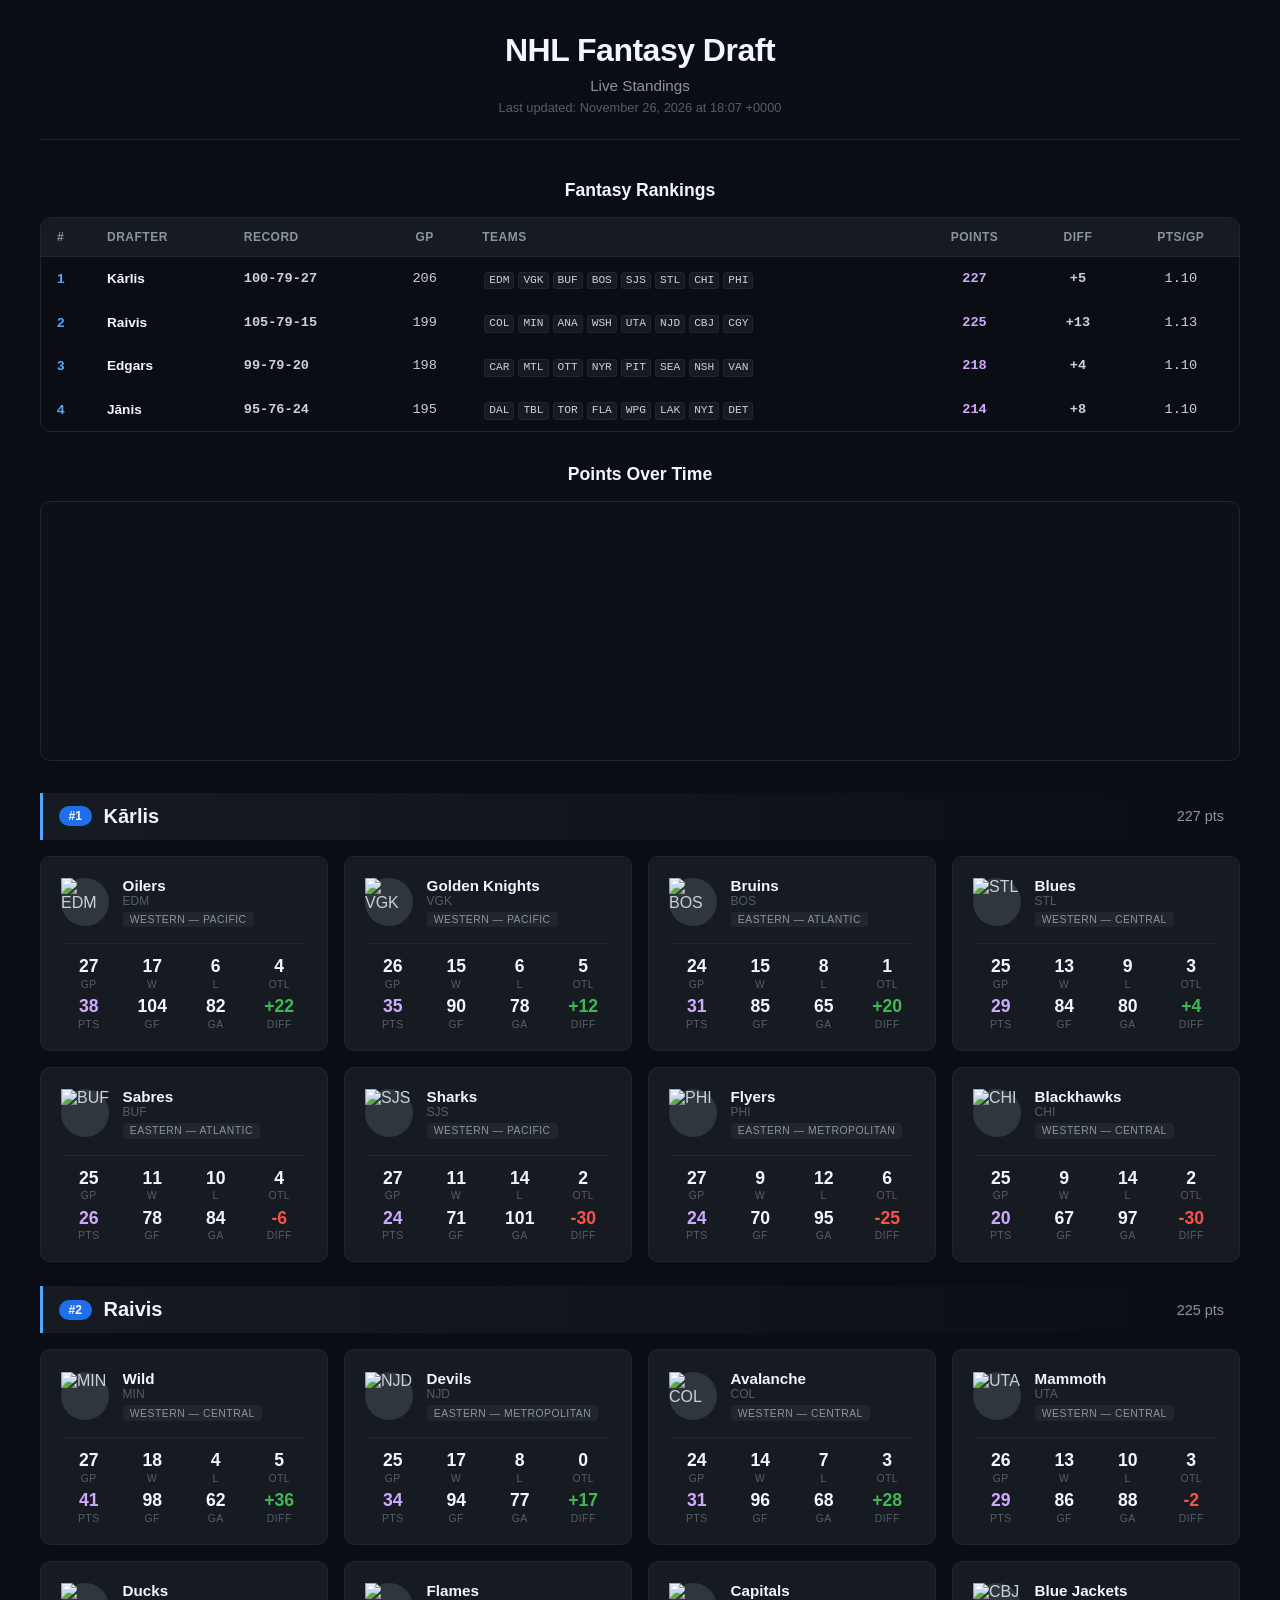
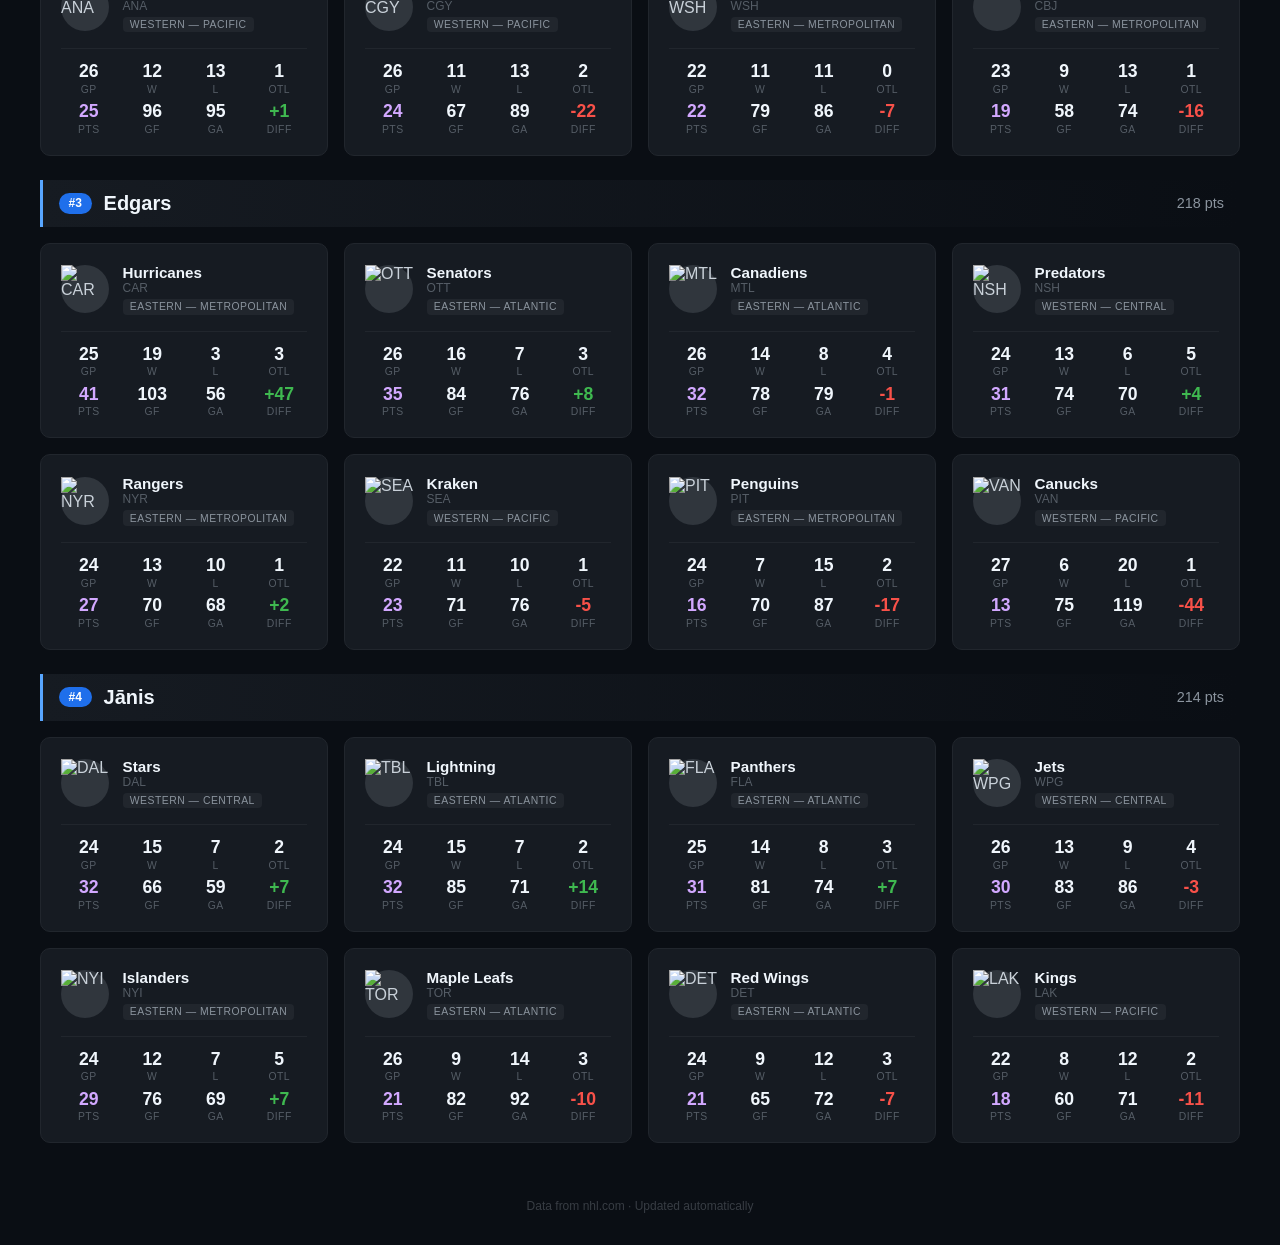
==== commit 7e4f0bd7: "Update standings" ====
--- a/index.html
+++ b/index.html
@@ -11,7 +11,7 @@
         <header>
             <h1>NHL Fantasy Draft</h1>
             <div class="subtitle">Live Standings</div>
-            <div class="update-time">Last updated: November 26, 2026 at 16:57 +0000</div>
+            <div class="update-time">Last updated: November 26, 2026 at 18:07 +0000</div>
         </header>
 
         <div class="records-section">
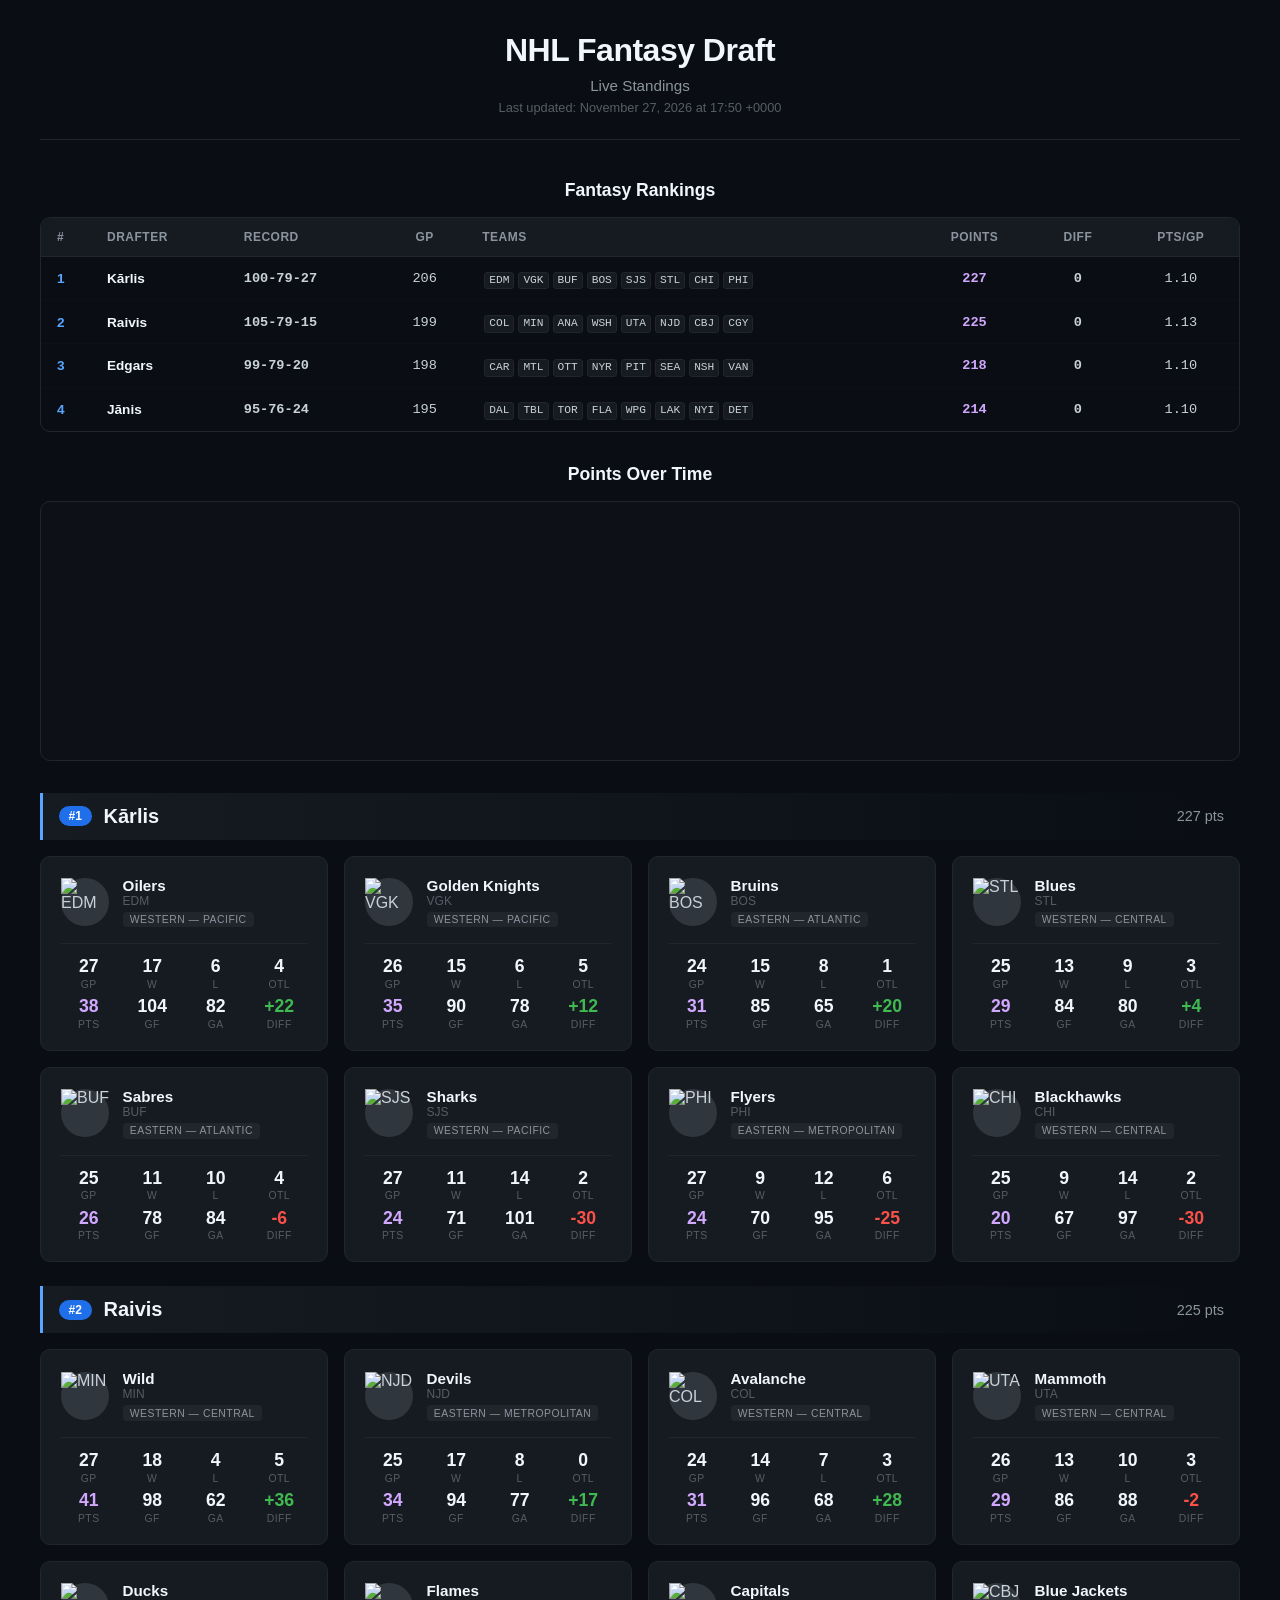
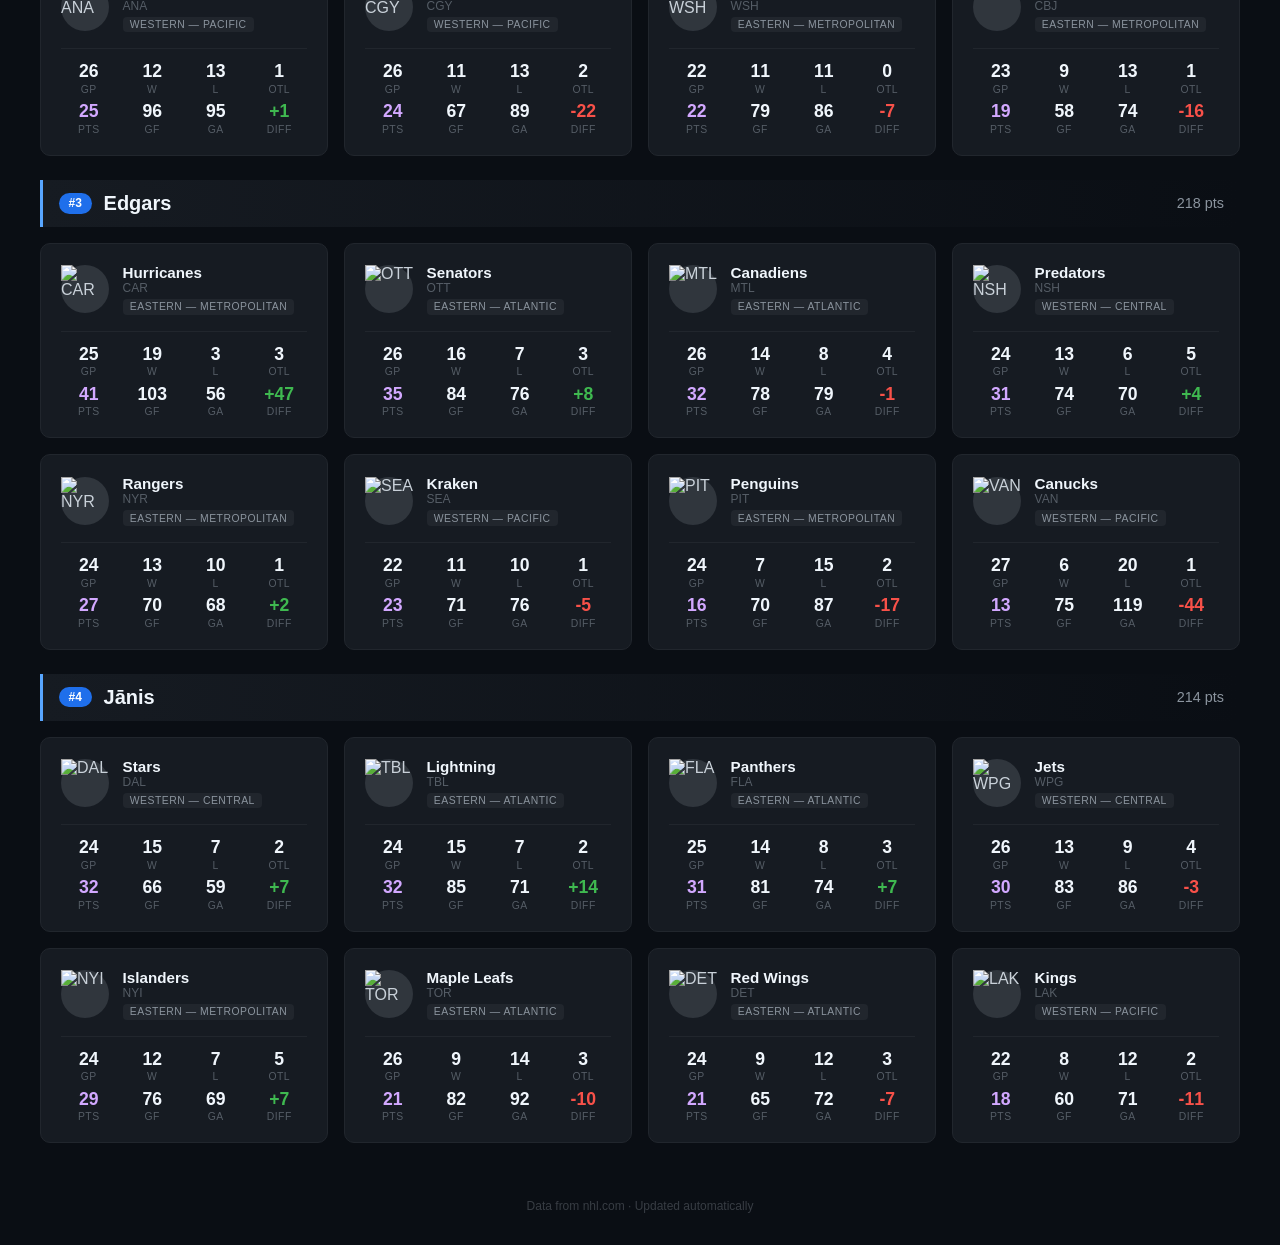
==== commit b146b57b: "Update standings" ====
--- a/index.html
+++ b/index.html
@@ -11,7 +11,7 @@
         <header>
             <h1>NHL Fantasy Draft</h1>
             <div class="subtitle">Live Standings</div>
-            <div class="update-time">Last updated: November 26, 2026 at 18:07 +0000</div>
+            <div class="update-time">Last updated: November 27, 2026 at 17:50 +0000</div>
         </header>
 
         <div class="records-section">
@@ -37,7 +37,7 @@
                             <td class="gp-col">206</td>
                             <td class="teams-col"><span class="team-badge">EDM</span><span class="team-badge">VGK</span><span class="team-badge">BUF</span><span class="team-badge">BOS</span><span class="team-badge">SJS</span><span class="team-badge">STL</span><span class="team-badge">CHI</span><span class="team-badge">PHI</span></td>
                             <td class="pts-col">227</td>
-                            <td class="diff-col">+5</td>
+                            <td class="diff-col">0</td>
                             <td class="ppg-col">1.10</td>
                         </tr>                        <tr>
                             <td class="rank-col">2</td>
@@ -46,7 +46,7 @@
                             <td class="gp-col">199</td>
                             <td class="teams-col"><span class="team-badge">COL</span><span class="team-badge">MIN</span><span class="team-badge">ANA</span><span class="team-badge">WSH</span><span class="team-badge">UTA</span><span class="team-badge">NJD</span><span class="team-badge">CBJ</span><span class="team-badge">CGY</span></td>
                             <td class="pts-col">225</td>
-                            <td class="diff-col">+13</td>
+                            <td class="diff-col">0</td>
                             <td class="ppg-col">1.13</td>
                         </tr>                        <tr>
                             <td class="rank-col">3</td>
@@ -55,7 +55,7 @@
                             <td class="gp-col">198</td>
                             <td class="teams-col"><span class="team-badge">CAR</span><span class="team-badge">MTL</span><span class="team-badge">OTT</span><span class="team-badge">NYR</span><span class="team-badge">PIT</span><span class="team-badge">SEA</span><span class="team-badge">NSH</span><span class="team-badge">VAN</span></td>
                             <td class="pts-col">218</td>
-                            <td class="diff-col">+4</td>
+                            <td class="diff-col">0</td>
                             <td class="ppg-col">1.10</td>
                         </tr>                        <tr>
                             <td class="rank-col">4</td>
@@ -64,7 +64,7 @@
                             <td class="gp-col">195</td>
                             <td class="teams-col"><span class="team-badge">DAL</span><span class="team-badge">TBL</span><span class="team-badge">TOR</span><span class="team-badge">FLA</span><span class="team-badge">WPG</span><span class="team-badge">LAK</span><span class="team-badge">NYI</span><span class="team-badge">DET</span></td>
                             <td class="pts-col">214</td>
-                            <td class="diff-col">+8</td>
+                            <td class="diff-col">0</td>
                             <td class="ppg-col">1.10</td>
                         </tr>                    </tbody>
                 </table>
@@ -1521,7 +1521,7 @@
     <script src="https://cdn.jsdelivr.net/npm/chart.js@4"></script>
     <script>
     (function() {
-        const graphEntries = [{"date": "2026-09-30", "drafters": [{"color": "#58a6ff", "name": "Edgars", "points": 5, "points_diff": 0}, {"color": "#3fb950", "name": "K\u0101rlis", "points": 5, "points_diff": 0}, {"color": "#f0883e", "name": "J\u0101nis", "points": 2, "points_diff": 0}, {"color": "#d2a8ff", "name": "Raivis", "points": 0, "points_diff": 0}]}, {"date": "2026-10-01", "drafters": [{"color": "#58a6ff", "name": "Edgars", "points": 7, "points_diff": 2}, {"color": "#3fb950", "name": "K\u0101rlis", "points": 5, "points_diff": 0}, {"color": "#f0883e", "name": "J\u0101nis", "points": 4, "points_diff": 2}, {"color": "#d2a8ff", "name": "Raivis", "points": 2, "points_diff": 2}]}, {"date": "2026-10-02", "drafters": [{"color": "#58a6ff", "name": "Edgars", "points": 11, "points_diff": 4}, {"color": "#d2a8ff", "name": "Raivis", "points": 10, "points_diff": 8}, {"color": "#3fb950", "name": "K\u0101rlis", "points": 10, "points_diff": 5}, {"color": "#f0883e", "name": "J\u0101nis", "points": 5, "points_diff": 1}]}, {"date": "2026-10-03", "drafters": [{"color": "#d2a8ff", "name": "Raivis", "points": 14, "points_diff": 4}, {"color": "#3fb950", "name": "K\u0101rlis", "points": 14, "points_diff": 4}, {"color": "#58a6ff", "name": "Edgars", "points": 13, "points_diff": 2}, {"color": "#f0883e", "name": "J\u0101nis", "points": 6, "points_diff": 1}]}, {"date": "2026-10-04", "drafters": [{"color": "#58a6ff", "name": "Edgars", "points": 24, "points_diff": 11}, {"color": "#3fb950", "name": "K\u0101rlis", "points": 21, "points_diff": 7}, {"color": "#d2a8ff", "name": "Raivis", "points": 20, "points_diff": 6}, {"color": "#f0883e", "name": "J\u0101nis", "points": 11, "points_diff": 5}]}, {"date": "2026-10-05", "drafters": [{"color": "#58a6ff", "name": "Edgars", "points": 28, "points_diff": 4}, {"color": "#3fb950", "name": "K\u0101rlis", "points": 23, "points_diff": 2}, {"color": "#d2a8ff", "name": "Raivis", "points": 22, "points_diff": 2}, {"color": "#f0883e", "name": "J\u0101nis", "points": 14, "points_diff": 3}]}, {"date": "2026-10-06", "drafters": [{"color": "#58a6ff", "name": "Edgars", "points": 30, "points_diff": 2}, {"color": "#3fb950", "name": "K\u0101rlis", "points": 23, "points_diff": 0}, {"color": "#d2a8ff", "name": "Raivis", "points": 22, "points_diff": 0}, {"color": "#f0883e", "name": "J\u0101nis", "points": 20, "points_diff": 6}]}, {"date": "2026-10-07", "drafters": [{"color": "#58a6ff", "name": "Edgars", "points": 35, "points_diff": 5}, {"color": "#3fb950", "name": "K\u0101rlis", "points": 29, "points_diff": 6}, {"color": "#f0883e", "name": "J\u0101nis", "points": 26, "points_diff": 6}, {"color": "#d2a8ff", "name": "Raivis", "points": 25, "points_diff": 3}]}, {"date": "2026-10-08", "drafters": [{"color": "#58a6ff", "name": "Edgars", "points": 35, "points_diff": 0}, {"color": "#3fb950", "name": "K\u0101rlis", "points": 31, "points_diff": 2}, {"color": "#f0883e", "name": "J\u0101nis", "points": 28, "points_diff": 2}, {"color": "#d2a8ff", "name": "Raivis", "points": 27, "points_diff": 2}]}, {"date": "2026-10-09", "drafters": [{"color": "#58a6ff", "name": "Edgars", "points": 41, "points_diff": 6}, {"color": "#3fb950", "name": "K\u0101rlis", "points": 38, "points_diff": 7}, {"color": "#f0883e", "name": "J\u0101nis", "points": 35, "points_diff": 7}, {"color": "#d2a8ff", "name": "Raivis", "points": 29, "points_diff": 2}]}, {"date": "2026-10-10", "drafters": [{"color": "#58a6ff", "name": "Edgars", "points": 44, "points_diff": 3}, {"color": "#3fb950", "name": "K\u0101rlis", "points": 38, "points_diff": 0}, {"color": "#d2a8ff", "name": "Raivis", "points": 35, "points_diff": 6}, {"color": "#f0883e", "name": "J\u0101nis", "points": 35, "points_diff": 0}]}, {"date": "2026-10-11", "drafters": [{"color": "#58a6ff", "name": "Edgars", "points": 53, "points_diff": 9}, {"color": "#3fb950", "name": "K\u0101rlis", "points": 46, "points_diff": 8}, {"color": "#d2a8ff", "name": "Raivis", "points": 43, "points_diff": 8}, {"color": "#f0883e", "name": "J\u0101nis", "points": 42, "points_diff": 7}]}, {"date": "2026-10-12", "drafters": [{"color": "#58a6ff", "name": "Edgars", "points": 59, "points_diff": 6}, {"color": "#3fb950", "name": "K\u0101rlis", "points": 46, "points_diff": 0}, {"color": "#d2a8ff", "name": "Raivis", "points": 43, "points_diff": 0}, {"color": "#f0883e", "name": "J\u0101nis", "points": 42, "points_diff": 0}]}, {"date": "2026-10-13", "drafters": [{"color": "#58a6ff", "name": "Edgars", "points": 61, "points_diff": 2}, {"color": "#3fb950", "name": "K\u0101rlis", "points": 48, "points_diff": 2}, {"color": "#d2a8ff", "name": "Raivis", "points": 45, "points_diff": 2}, {"color": "#f0883e", "name": "J\u0101nis", "points": 42, "points_diff": 0}]}, {"date": "2026-10-14", "drafters": [{"color": "#58a6ff", "name": "Edgars", "points": 69, "points_diff": 8}, {"color": "#3fb950", "name": "K\u0101rlis", "points": 60, "points_diff": 12}, {"color": "#d2a8ff", "name": "Raivis", "points": 53, "points_diff": 8}, {"color": "#f0883e", "name": "J\u0101nis", "points": 49, "points_diff": 7}]}, {"date": "2026-10-15", "drafters": [{"color": "#58a6ff", "name": "Edgars", "points": 69, "points_diff": 0}, {"color": "#3fb950", "name": "K\u0101rlis", "points": 60, "points_diff": 0}, {"color": "#d2a8ff", "name": "Raivis", "points": 56, "points_diff": 3}, {"color": "#f0883e", "name": "J\u0101nis", "points": 51, "points_diff": 2}]}, {"date": "2026-10-16", "drafters": [{"color": "#58a6ff", "name": "Edgars", "points": 74, "points_diff": 5}, {"color": "#3fb950", "name": "K\u0101rlis", "points": 68, "points_diff": 8}, {"color": "#d2a8ff", "name": "Raivis", "points": 62, "points_diff": 6}, {"color": "#f0883e", "name": "J\u0101nis", "points": 60, "points_diff": 9}]}, {"date": "2026-10-17", "drafters": [{"color": "#58a6ff", "name": "Edgars", "points": 74, "points_diff": 0}, {"color": "#3fb950", "name": "K\u0101rlis", "points": 70, "points_diff": 2}, {"color": "#d2a8ff", "name": "Raivis", "points": 64, "points_diff": 2}, {"color": "#f0883e", "name": "J\u0101nis", "points": 60, "points_diff": 0}]}, {"date": "2026-10-18", "drafters": [{"color": "#58a6ff", "name": "Edgars", "points": 81, "points_diff": 7}, {"color": "#3fb950", "name": "K\u0101rlis", "points": 80, "points_diff": 10}, {"color": "#f0883e", "name": "J\u0101nis", "points": 70, "points_diff": 10}, {"color": "#d2a8ff", "name": "Raivis", "points": 68, "points_diff": 4}]}, {"date": "2026-10-19", "drafters": [{"color": "#58a6ff", "name": "Edgars", "points": 81, "points_diff": 0}, {"color": "#3fb950", "name": "K\u0101rlis", "points": 80, "points_diff": 0}, {"color": "#d2a8ff", "name": "Raivis", "points": 72, "points_diff": 4}, {"color": "#f0883e", "name": "J\u0101nis", "points": 70, "points_diff": 0}]}, {"date": "2026-10-20", "drafters": [{"color": "#58a6ff", "name": "Edgars", "points": 83, "points_diff": 2}, {"color": "#3fb950", "name": "K\u0101rlis", "points": 82, "points_diff": 2}, {"color": "#d2a8ff", "name": "Raivis", "points": 74, "points_diff": 2}, {"color": "#f0883e", "name": "J\u0101nis", "points": 72, "points_diff": 2}]}, {"date": "2026-10-21", "drafters": [{"color": "#3fb950", "name": "K\u0101rlis", "points": 89, "points_diff": 7}, {"color": "#58a6ff", "name": "Edgars", "points": 88, "points_diff": 5}, {"color": "#f0883e", "name": "J\u0101nis", "points": 83, "points_diff": 11}, {"color": "#d2a8ff", "name": "Raivis", "points": 77, "points_diff": 3}]}, {"date": "2026-10-22", "drafters": [{"color": "#3fb950", "name": "K\u0101rlis", "points": 91, "points_diff": 2}, {"color": "#58a6ff", "name": "Edgars", "points": 90, "points_diff": 2}, {"color": "#f0883e", "name": "J\u0101nis", "points": 83, "points_diff": 0}, {"color": "#d2a8ff", "name": "Raivis", "points": 77, "points_diff": 0}]}, {"date": "2026-10-23", "drafters": [{"color": "#3fb950", "name": "K\u0101rlis", "points": 99, "points_diff": 8}, {"color": "#58a6ff", "name": "Edgars", "points": 95, "points_diff": 5}, {"color": "#f0883e", "name": "J\u0101nis", "points": 93, "points_diff": 10}, {"color": "#d2a8ff", "name": "Raivis", "points": 81, "points_diff": 4}]}, {"date": "2026-10-24", "drafters": [{"color": "#3fb950", "name": "K\u0101rlis", "points": 99, "points_diff": 0}, {"color": "#58a6ff", "name": "Edgars", "points": 97, "points_diff": 2}, {"color": "#f0883e", "name": "J\u0101nis", "points": 93, "points_diff": 0}, {"color": "#d2a8ff", "name": "Raivis", "points": 83, "points_diff": 2}]}, {"date": "2026-10-25", "drafters": [{"color": "#58a6ff", "name": "Edgars", "points": 104, "points_diff": 7}, {"color": "#3fb950", "name": "K\u0101rlis", "points": 103, "points_diff": 4}, {"color": "#d2a8ff", "name": "Raivis", "points": 97, "points_diff": 14}, {"color": "#f0883e", "name": "J\u0101nis", "points": 96, "points_diff": 3}]}, {"date": "2026-10-26", "drafters": [{"color": "#58a6ff", "name": "Edgars", "points": 108, "points_diff": 4}, {"color": "#3fb950", "name": "K\u0101rlis", "points": 103, "points_diff": 0}, {"color": "#f0883e", "name": "J\u0101nis", "points": 100, "points_diff": 4}, {"color": "#d2a8ff", "name": "Raivis", "points": 99, "points_diff": 2}]}, {"date": "2026-10-27", "drafters": [{"color": "#58a6ff", "name": "Edgars", "points": 108, "points_diff": 0}, {"color": "#3fb950", "name": "K\u0101rlis", "points": 104, "points_diff": 1}, {"color": "#f0883e", "name": "J\u0101nis", "points": 104, "points_diff": 4}, {"color": "#d2a8ff", "name": "Raivis", "points": 101, "points_diff": 2}]}, {"date": "2026-10-28", "drafters": [{"color": "#58a6ff", "name": "Edgars", "points": 115, "points_diff": 7}, {"color": "#3fb950", "name": "K\u0101rlis", "points": 111, "points_diff": 7}, {"color": "#d2a8ff", "name": "Raivis", "points": 108, "points_diff": 7}, {"color": "#f0883e", "name": "J\u0101nis", "points": 108, "points_diff": 4}]}, {"date": "2026-10-29", "drafters": [{"color": "#58a6ff", "name": "Edgars", "points": 117, "points_diff": 2}, {"color": "#3fb950", "name": "K\u0101rlis", "points": 113, "points_diff": 2}, {"color": "#d2a8ff", "name": "Raivis", "points": 112, "points_diff": 4}, {"color": "#f0883e", "name": "J\u0101nis", "points": 108, "points_diff": 0}]}, {"date": "2026-10-30", "drafters": [{"color": "#58a6ff", "name": "Edgars", "points": 123, "points_diff": 6}, {"color": "#3fb950", "name": "K\u0101rlis", "points": 119, "points_diff": 6}, {"color": "#d2a8ff", "name": "Raivis", "points": 117, "points_diff": 5}, {"color": "#f0883e", "name": "J\u0101nis", "points": 116, "points_diff": 8}]}, {"date": "2026-10-31", "drafters": [{"color": "#58a6ff", "name": "Edgars", "points": 123, "points_diff": 0}, {"color": "#d2a8ff", "name": "Raivis", "points": 121, "points_diff": 4}, {"color": "#3fb950", "name": "K\u0101rlis", "points": 119, "points_diff": 0}, {"color": "#f0883e", "name": "J\u0101nis", "points": 118, "points_diff": 2}]}, {"date": "2026-11-01", "drafters": [{"color": "#58a6ff", "name": "Edgars", "points": 129, "points_diff": 6}, {"color": "#3fb950", "name": "K\u0101rlis", "points": 128, "points_diff": 9}, {"color": "#d2a8ff", "name": "Raivis", "points": 123, "points_diff": 2}, {"color": "#f0883e", "name": "J\u0101nis", "points": 123, "points_diff": 5}]}, {"date": "2026-11-02", "drafters": [{"color": "#3fb950", "name": "K\u0101rlis", "points": 132, "points_diff": 4}, {"color": "#58a6ff", "name": "Edgars", "points": 131, "points_diff": 2}, {"color": "#d2a8ff", "name": "Raivis", "points": 127, "points_diff": 4}, {"color": "#f0883e", "name": "J\u0101nis", "points": 123, "points_diff": 0}]}, {"date": "2026-11-03", "drafters": [{"color": "#3fb950", "name": "K\u0101rlis", "points": 135, "points_diff": 3}, {"color": "#d2a8ff", "name": "Raivis", "points": 131, "points_diff": 4}, {"color": "#58a6ff", "name": "Edgars", "points": 131, "points_diff": 0}, {"color": "#f0883e", "name": "J\u0101nis", "points": 125, "points_diff": 2}]}, {"date": "2026-11-04", "drafters": [{"color": "#d2a8ff", "name": "Raivis", "points": 141, "points_diff": 10}, {"color": "#3fb950", "name": "K\u0101rlis", "points": 138, "points_diff": 3}, {"color": "#58a6ff", "name": "Edgars", "points": 136, "points_diff": 5}, {"color": "#f0883e", "name": "J\u0101nis", "points": 131, "points_diff": 6}]}, {"date": "2026-11-05", "drafters": [{"color": "#d2a8ff", "name": "Raivis", "points": 142, "points_diff": 1}, {"color": "#58a6ff", "name": "Edgars", "points": 140, "points_diff": 4}, {"color": "#3fb950", "name": "K\u0101rlis", "points": 138, "points_diff": 0}, {"color": "#f0883e", "name": "J\u0101nis", "points": 135, "points_diff": 4}]}, {"date": "2026-11-06", "drafters": [{"color": "#d2a8ff", "name": "Raivis", "points": 150, "points_diff": 8}, {"color": "#58a6ff", "name": "Edgars", "points": 148, "points_diff": 8}, {"color": "#3fb950", "name": "K\u0101rlis", "points": 143, "points_diff": 5}, {"color": "#f0883e", "name": "J\u0101nis", "points": 140, "points_diff": 5}]}, {"date": "2026-11-07", "drafters": [{"color": "#d2a8ff", "name": "Raivis", "points": 154, "points_diff": 4}, {"color": "#58a6ff", "name": "Edgars", "points": 148, "points_diff": 0}, {"color": "#3fb950", "name": "K\u0101rlis", "points": 145, "points_diff": 2}, {"color": "#f0883e", "name": "J\u0101nis", "points": 140, "points_diff": 0}]}, {"date": "2026-11-08", "drafters": [{"color": "#d2a8ff", "name": "Raivis", "points": 161, "points_diff": 7}, {"color": "#58a6ff", "name": "Edgars", "points": 160, "points_diff": 12}, {"color": "#3fb950", "name": "K\u0101rlis", "points": 147, "points_diff": 2}, {"color": "#f0883e", "name": "J\u0101nis", "points": 145, "points_diff": 5}]}, {"date": "2026-11-09", "drafters": [{"color": "#d2a8ff", "name": "Raivis", "points": 167, "points_diff": 6}, {"color": "#58a6ff", "name": "Edgars", "points": 160, "points_diff": 0}, {"color": "#3fb950", "name": "K\u0101rlis", "points": 152, "points_diff": 5}, {"color": "#f0883e", "name": "J\u0101nis", "points": 147, "points_diff": 2}]}, {"date": "2026-11-10", "drafters": [{"color": "#d2a8ff", "name": "Raivis", "points": 167, "points_diff": 0}, {"color": "#58a6ff", "name": "Edgars", "points": 160, "points_diff": 0}, {"color": "#3fb950", "name": "K\u0101rlis", "points": 158, "points_diff": 6}, {"color": "#f0883e", "name": "J\u0101nis", "points": 148, "points_diff": 1}]}, {"date": "2026-11-11", "drafters": [{"color": "#d2a8ff", "name": "Raivis", "points": 173, "points_diff": 6}, {"color": "#58a6ff", "name": "Edgars", "points": 164, "points_diff": 4}, {"color": "#3fb950", "name": "K\u0101rlis", "points": 160, "points_diff": 2}, {"color": "#f0883e", "name": "J\u0101nis", "points": 152, "points_diff": 4}]}, {"date": "2026-11-12", "drafters": [{"color": "#d2a8ff", "name": "Raivis", "points": 173, "points_diff": 0}, {"color": "#58a6ff", "name": "Edgars", "points": 170, "points_diff": 6}, {"color": "#3fb950", "name": "K\u0101rlis", "points": 166, "points_diff": 6}, {"color": "#f0883e", "name": "J\u0101nis", "points": 154, "points_diff": 2}]}, {"date": "2026-11-13", "drafters": [{"color": "#d2a8ff", "name": "Raivis", "points": 179, "points_diff": 6}, {"color": "#58a6ff", "name": "Edgars", "points": 176, "points_diff": 6}, {"color": "#3fb950", "name": "K\u0101rlis", "points": 171, "points_diff": 5}, {"color": "#f0883e", "name": "J\u0101nis", "points": 162, "points_diff": 8}]}, {"date": "2026-11-14", "drafters": [{"color": "#58a6ff", "name": "Edgars", "points": 180, "points_diff": 4}, {"color": "#d2a8ff", "name": "Raivis", "points": 179, "points_diff": 0}, {"color": "#3fb950", "name": "K\u0101rlis", "points": 172, "points_diff": 1}, {"color": "#f0883e", "name": "J\u0101nis", "points": 162, "points_diff": 0}]}, {"date": "2026-11-15", "drafters": [{"color": "#d2a8ff", "name": "Raivis", "points": 188, "points_diff": 9}, {"color": "#58a6ff", "name": "Edgars", "points": 184, "points_diff": 4}, {"color": "#3fb950", "name": "K\u0101rlis", "points": 179, "points_diff": 7}, {"color": "#f0883e", "name": "J\u0101nis", "points": 172, "points_diff": 10}]}, {"date": "2026-11-16", "drafters": [{"color": "#d2a8ff", "name": "Raivis", "points": 190, "points_diff": 2}, {"color": "#58a6ff", "name": "Edgars", "points": 186, "points_diff": 2}, {"color": "#3fb950", "name": "K\u0101rlis", "points": 183, "points_diff": 4}, {"color": "#f0883e", "name": "J\u0101nis", "points": 175, "points_diff": 3}]}, {"date": "2026-11-17", "drafters": [{"color": "#d2a8ff", "name": "Raivis", "points": 190, "points_diff": 0}, {"color": "#58a6ff", "name": "Edgars", "points": 190, "points_diff": 4}, {"color": "#3fb950", "name": "K\u0101rlis", "points": 183, "points_diff": 0}, {"color": "#f0883e", "name": "J\u0101nis", "points": 175, "points_diff": 0}]}, {"date": "2026-11-18", "drafters": [{"color": "#d2a8ff", "name": "Raivis", "points": 194, "points_diff": 4}, {"color": "#58a6ff", "name": "Edgars", "points": 192, "points_diff": 2}, {"color": "#3fb950", "name": "K\u0101rlis", "points": 192, "points_diff": 9}, {"color": "#f0883e", "name": "J\u0101nis", "points": 183, "points_diff": 8}]}, {"date": "2026-11-19", "drafters": [{"color": "#d2a8ff", "name": "Raivis", "points": 196, "points_diff": 2}, {"color": "#58a6ff", "name": "Edgars", "points": 194, "points_diff": 2}, {"color": "#3fb950", "name": "K\u0101rlis", "points": 194, "points_diff": 2}, {"color": "#f0883e", "name": "J\u0101nis", "points": 183, "points_diff": 0}]}, {"date": "2026-11-20", "drafters": [{"color": "#d2a8ff", "name": "Raivis", "points": 202, "points_diff": 6}, {"color": "#3fb950", "name": "K\u0101rlis", "points": 201, "points_diff": 7}, {"color": "#58a6ff", "name": "Edgars", "points": 200, "points_diff": 6}, {"color": "#f0883e", "name": "J\u0101nis", "points": 193, "points_diff": 10}]}, {"date": "2026-11-21", "drafters": [{"color": "#d2a8ff", "name": "Raivis", "points": 202, "points_diff": 0}, {"color": "#3fb950", "name": "K\u0101rlis", "points": 201, "points_diff": 0}, {"color": "#58a6ff", "name": "Edgars", "points": 200, "points_diff": 0}, {"color": "#f0883e", "name": "J\u0101nis", "points": 193, "points_diff": 0}]}, {"date": "2026-11-22", "drafters": [{"color": "#3fb950", "name": "K\u0101rlis", "points": 213, "points_diff": 12}, {"color": "#d2a8ff", "name": "Raivis", "points": 208, "points_diff": 6}, {"color": "#58a6ff", "name": "Edgars", "points": 208, "points_diff": 8}, {"color": "#f0883e", "name": "J\u0101nis", "points": 198, "points_diff": 5}]}, {"date": "2026-11-23", "drafters": [{"color": "#3fb950", "name": "K\u0101rlis", "points": 220, "points_diff": 7}, {"color": "#58a6ff", "name": "Edgars", "points": 210, "points_diff": 2}, {"color": "#d2a8ff", "name": "Raivis", "points": 208, "points_diff": 0}, {"color": "#f0883e", "name": "J\u0101nis", "points": 200, "points_diff": 2}]}, {"date": "2026-11-24", "drafters": [{"color": "#3fb950", "name": "K\u0101rlis", "points": 220, "points_diff": 0}, {"color": "#58a6ff", "name": "Edgars", "points": 214, "points_diff": 4}, {"color": "#d2a8ff", "name": "Raivis", "points": 212, "points_diff": 4}, {"color": "#f0883e", "name": "J\u0101nis", "points": 206, "points_diff": 6}]}, {"date": "2026-11-25", "drafters": [{"color": "#3fb950", "name": "K\u0101rlis", "points": 222, "points_diff": 2}, {"color": "#58a6ff", "name": "Edgars", "points": 214, "points_diff": 0}, {"color": "#d2a8ff", "name": "Raivis", "points": 212, "points_diff": 0}, {"color": "#f0883e", "name": "J\u0101nis", "points": 206, "points_diff": 0}]}, {"date": "2026-11-26", "drafters": [{"color": "#3fb950", "name": "K\u0101rlis", "points": 227, "points_diff": 5}, {"color": "#d2a8ff", "name": "Raivis", "points": 225, "points_diff": 13}, {"color": "#58a6ff", "name": "Edgars", "points": 218, "points_diff": 4}, {"color": "#f0883e", "name": "J\u0101nis", "points": 214, "points_diff": 8}]}];
+        const graphEntries = [{"date": "2026-09-30", "drafters": [{"color": "#58a6ff", "name": "Edgars", "points": 5, "points_diff": 0}, {"color": "#3fb950", "name": "K\u0101rlis", "points": 5, "points_diff": 0}, {"color": "#f0883e", "name": "J\u0101nis", "points": 2, "points_diff": 0}, {"color": "#d2a8ff", "name": "Raivis", "points": 0, "points_diff": 0}]}, {"date": "2026-10-01", "drafters": [{"color": "#58a6ff", "name": "Edgars", "points": 7, "points_diff": 2}, {"color": "#3fb950", "name": "K\u0101rlis", "points": 5, "points_diff": 0}, {"color": "#f0883e", "name": "J\u0101nis", "points": 4, "points_diff": 2}, {"color": "#d2a8ff", "name": "Raivis", "points": 2, "points_diff": 2}]}, {"date": "2026-10-02", "drafters": [{"color": "#58a6ff", "name": "Edgars", "points": 11, "points_diff": 4}, {"color": "#d2a8ff", "name": "Raivis", "points": 10, "points_diff": 8}, {"color": "#3fb950", "name": "K\u0101rlis", "points": 10, "points_diff": 5}, {"color": "#f0883e", "name": "J\u0101nis", "points": 5, "points_diff": 1}]}, {"date": "2026-10-03", "drafters": [{"color": "#d2a8ff", "name": "Raivis", "points": 14, "points_diff": 4}, {"color": "#3fb950", "name": "K\u0101rlis", "points": 14, "points_diff": 4}, {"color": "#58a6ff", "name": "Edgars", "points": 13, "points_diff": 2}, {"color": "#f0883e", "name": "J\u0101nis", "points": 6, "points_diff": 1}]}, {"date": "2026-10-04", "drafters": [{"color": "#58a6ff", "name": "Edgars", "points": 24, "points_diff": 11}, {"color": "#3fb950", "name": "K\u0101rlis", "points": 21, "points_diff": 7}, {"color": "#d2a8ff", "name": "Raivis", "points": 20, "points_diff": 6}, {"color": "#f0883e", "name": "J\u0101nis", "points": 11, "points_diff": 5}]}, {"date": "2026-10-05", "drafters": [{"color": "#58a6ff", "name": "Edgars", "points": 28, "points_diff": 4}, {"color": "#3fb950", "name": "K\u0101rlis", "points": 23, "points_diff": 2}, {"color": "#d2a8ff", "name": "Raivis", "points": 22, "points_diff": 2}, {"color": "#f0883e", "name": "J\u0101nis", "points": 14, "points_diff": 3}]}, {"date": "2026-10-06", "drafters": [{"color": "#58a6ff", "name": "Edgars", "points": 30, "points_diff": 2}, {"color": "#3fb950", "name": "K\u0101rlis", "points": 23, "points_diff": 0}, {"color": "#d2a8ff", "name": "Raivis", "points": 22, "points_diff": 0}, {"color": "#f0883e", "name": "J\u0101nis", "points": 20, "points_diff": 6}]}, {"date": "2026-10-07", "drafters": [{"color": "#58a6ff", "name": "Edgars", "points": 35, "points_diff": 5}, {"color": "#3fb950", "name": "K\u0101rlis", "points": 29, "points_diff": 6}, {"color": "#f0883e", "name": "J\u0101nis", "points": 26, "points_diff": 6}, {"color": "#d2a8ff", "name": "Raivis", "points": 25, "points_diff": 3}]}, {"date": "2026-10-08", "drafters": [{"color": "#58a6ff", "name": "Edgars", "points": 35, "points_diff": 0}, {"color": "#3fb950", "name": "K\u0101rlis", "points": 31, "points_diff": 2}, {"color": "#f0883e", "name": "J\u0101nis", "points": 28, "points_diff": 2}, {"color": "#d2a8ff", "name": "Raivis", "points": 27, "points_diff": 2}]}, {"date": "2026-10-09", "drafters": [{"color": "#58a6ff", "name": "Edgars", "points": 41, "points_diff": 6}, {"color": "#3fb950", "name": "K\u0101rlis", "points": 38, "points_diff": 7}, {"color": "#f0883e", "name": "J\u0101nis", "points": 35, "points_diff": 7}, {"color": "#d2a8ff", "name": "Raivis", "points": 29, "points_diff": 2}]}, {"date": "2026-10-10", "drafters": [{"color": "#58a6ff", "name": "Edgars", "points": 44, "points_diff": 3}, {"color": "#3fb950", "name": "K\u0101rlis", "points": 38, "points_diff": 0}, {"color": "#d2a8ff", "name": "Raivis", "points": 35, "points_diff": 6}, {"color": "#f0883e", "name": "J\u0101nis", "points": 35, "points_diff": 0}]}, {"date": "2026-10-11", "drafters": [{"color": "#58a6ff", "name": "Edgars", "points": 53, "points_diff": 9}, {"color": "#3fb950", "name": "K\u0101rlis", "points": 46, "points_diff": 8}, {"color": "#d2a8ff", "name": "Raivis", "points": 43, "points_diff": 8}, {"color": "#f0883e", "name": "J\u0101nis", "points": 42, "points_diff": 7}]}, {"date": "2026-10-12", "drafters": [{"color": "#58a6ff", "name": "Edgars", "points": 59, "points_diff": 6}, {"color": "#3fb950", "name": "K\u0101rlis", "points": 46, "points_diff": 0}, {"color": "#d2a8ff", "name": "Raivis", "points": 43, "points_diff": 0}, {"color": "#f0883e", "name": "J\u0101nis", "points": 42, "points_diff": 0}]}, {"date": "2026-10-13", "drafters": [{"color": "#58a6ff", "name": "Edgars", "points": 61, "points_diff": 2}, {"color": "#3fb950", "name": "K\u0101rlis", "points": 48, "points_diff": 2}, {"color": "#d2a8ff", "name": "Raivis", "points": 45, "points_diff": 2}, {"color": "#f0883e", "name": "J\u0101nis", "points": 42, "points_diff": 0}]}, {"date": "2026-10-14", "drafters": [{"color": "#58a6ff", "name": "Edgars", "points": 69, "points_diff": 8}, {"color": "#3fb950", "name": "K\u0101rlis", "points": 60, "points_diff": 12}, {"color": "#d2a8ff", "name": "Raivis", "points": 53, "points_diff": 8}, {"color": "#f0883e", "name": "J\u0101nis", "points": 49, "points_diff": 7}]}, {"date": "2026-10-15", "drafters": [{"color": "#58a6ff", "name": "Edgars", "points": 69, "points_diff": 0}, {"color": "#3fb950", "name": "K\u0101rlis", "points": 60, "points_diff": 0}, {"color": "#d2a8ff", "name": "Raivis", "points": 56, "points_diff": 3}, {"color": "#f0883e", "name": "J\u0101nis", "points": 51, "points_diff": 2}]}, {"date": "2026-10-16", "drafters": [{"color": "#58a6ff", "name": "Edgars", "points": 74, "points_diff": 5}, {"color": "#3fb950", "name": "K\u0101rlis", "points": 68, "points_diff": 8}, {"color": "#d2a8ff", "name": "Raivis", "points": 62, "points_diff": 6}, {"color": "#f0883e", "name": "J\u0101nis", "points": 60, "points_diff": 9}]}, {"date": "2026-10-17", "drafters": [{"color": "#58a6ff", "name": "Edgars", "points": 74, "points_diff": 0}, {"color": "#3fb950", "name": "K\u0101rlis", "points": 70, "points_diff": 2}, {"color": "#d2a8ff", "name": "Raivis", "points": 64, "points_diff": 2}, {"color": "#f0883e", "name": "J\u0101nis", "points": 60, "points_diff": 0}]}, {"date": "2026-10-18", "drafters": [{"color": "#58a6ff", "name": "Edgars", "points": 81, "points_diff": 7}, {"color": "#3fb950", "name": "K\u0101rlis", "points": 80, "points_diff": 10}, {"color": "#f0883e", "name": "J\u0101nis", "points": 70, "points_diff": 10}, {"color": "#d2a8ff", "name": "Raivis", "points": 68, "points_diff": 4}]}, {"date": "2026-10-19", "drafters": [{"color": "#58a6ff", "name": "Edgars", "points": 81, "points_diff": 0}, {"color": "#3fb950", "name": "K\u0101rlis", "points": 80, "points_diff": 0}, {"color": "#d2a8ff", "name": "Raivis", "points": 72, "points_diff": 4}, {"color": "#f0883e", "name": "J\u0101nis", "points": 70, "points_diff": 0}]}, {"date": "2026-10-20", "drafters": [{"color": "#58a6ff", "name": "Edgars", "points": 83, "points_diff": 2}, {"color": "#3fb950", "name": "K\u0101rlis", "points": 82, "points_diff": 2}, {"color": "#d2a8ff", "name": "Raivis", "points": 74, "points_diff": 2}, {"color": "#f0883e", "name": "J\u0101nis", "points": 72, "points_diff": 2}]}, {"date": "2026-10-21", "drafters": [{"color": "#3fb950", "name": "K\u0101rlis", "points": 89, "points_diff": 7}, {"color": "#58a6ff", "name": "Edgars", "points": 88, "points_diff": 5}, {"color": "#f0883e", "name": "J\u0101nis", "points": 83, "points_diff": 11}, {"color": "#d2a8ff", "name": "Raivis", "points": 77, "points_diff": 3}]}, {"date": "2026-10-22", "drafters": [{"color": "#3fb950", "name": "K\u0101rlis", "points": 91, "points_diff": 2}, {"color": "#58a6ff", "name": "Edgars", "points": 90, "points_diff": 2}, {"color": "#f0883e", "name": "J\u0101nis", "points": 83, "points_diff": 0}, {"color": "#d2a8ff", "name": "Raivis", "points": 77, "points_diff": 0}]}, {"date": "2026-10-23", "drafters": [{"color": "#3fb950", "name": "K\u0101rlis", "points": 99, "points_diff": 8}, {"color": "#58a6ff", "name": "Edgars", "points": 95, "points_diff": 5}, {"color": "#f0883e", "name": "J\u0101nis", "points": 93, "points_diff": 10}, {"color": "#d2a8ff", "name": "Raivis", "points": 81, "points_diff": 4}]}, {"date": "2026-10-24", "drafters": [{"color": "#3fb950", "name": "K\u0101rlis", "points": 99, "points_diff": 0}, {"color": "#58a6ff", "name": "Edgars", "points": 97, "points_diff": 2}, {"color": "#f0883e", "name": "J\u0101nis", "points": 93, "points_diff": 0}, {"color": "#d2a8ff", "name": "Raivis", "points": 83, "points_diff": 2}]}, {"date": "2026-10-25", "drafters": [{"color": "#58a6ff", "name": "Edgars", "points": 104, "points_diff": 7}, {"color": "#3fb950", "name": "K\u0101rlis", "points": 103, "points_diff": 4}, {"color": "#d2a8ff", "name": "Raivis", "points": 97, "points_diff": 14}, {"color": "#f0883e", "name": "J\u0101nis", "points": 96, "points_diff": 3}]}, {"date": "2026-10-26", "drafters": [{"color": "#58a6ff", "name": "Edgars", "points": 108, "points_diff": 4}, {"color": "#3fb950", "name": "K\u0101rlis", "points": 103, "points_diff": 0}, {"color": "#f0883e", "name": "J\u0101nis", "points": 100, "points_diff": 4}, {"color": "#d2a8ff", "name": "Raivis", "points": 99, "points_diff": 2}]}, {"date": "2026-10-27", "drafters": [{"color": "#58a6ff", "name": "Edgars", "points": 108, "points_diff": 0}, {"color": "#3fb950", "name": "K\u0101rlis", "points": 104, "points_diff": 1}, {"color": "#f0883e", "name": "J\u0101nis", "points": 104, "points_diff": 4}, {"color": "#d2a8ff", "name": "Raivis", "points": 101, "points_diff": 2}]}, {"date": "2026-10-28", "drafters": [{"color": "#58a6ff", "name": "Edgars", "points": 115, "points_diff": 7}, {"color": "#3fb950", "name": "K\u0101rlis", "points": 111, "points_diff": 7}, {"color": "#d2a8ff", "name": "Raivis", "points": 108, "points_diff": 7}, {"color": "#f0883e", "name": "J\u0101nis", "points": 108, "points_diff": 4}]}, {"date": "2026-10-29", "drafters": [{"color": "#58a6ff", "name": "Edgars", "points": 117, "points_diff": 2}, {"color": "#3fb950", "name": "K\u0101rlis", "points": 113, "points_diff": 2}, {"color": "#d2a8ff", "name": "Raivis", "points": 112, "points_diff": 4}, {"color": "#f0883e", "name": "J\u0101nis", "points": 108, "points_diff": 0}]}, {"date": "2026-10-30", "drafters": [{"color": "#58a6ff", "name": "Edgars", "points": 123, "points_diff": 6}, {"color": "#3fb950", "name": "K\u0101rlis", "points": 119, "points_diff": 6}, {"color": "#d2a8ff", "name": "Raivis", "points": 117, "points_diff": 5}, {"color": "#f0883e", "name": "J\u0101nis", "points": 116, "points_diff": 8}]}, {"date": "2026-10-31", "drafters": [{"color": "#58a6ff", "name": "Edgars", "points": 123, "points_diff": 0}, {"color": "#d2a8ff", "name": "Raivis", "points": 121, "points_diff": 4}, {"color": "#3fb950", "name": "K\u0101rlis", "points": 119, "points_diff": 0}, {"color": "#f0883e", "name": "J\u0101nis", "points": 118, "points_diff": 2}]}, {"date": "2026-11-01", "drafters": [{"color": "#58a6ff", "name": "Edgars", "points": 129, "points_diff": 6}, {"color": "#3fb950", "name": "K\u0101rlis", "points": 128, "points_diff": 9}, {"color": "#d2a8ff", "name": "Raivis", "points": 123, "points_diff": 2}, {"color": "#f0883e", "name": "J\u0101nis", "points": 123, "points_diff": 5}]}, {"date": "2026-11-02", "drafters": [{"color": "#3fb950", "name": "K\u0101rlis", "points": 132, "points_diff": 4}, {"color": "#58a6ff", "name": "Edgars", "points": 131, "points_diff": 2}, {"color": "#d2a8ff", "name": "Raivis", "points": 127, "points_diff": 4}, {"color": "#f0883e", "name": "J\u0101nis", "points": 123, "points_diff": 0}]}, {"date": "2026-11-03", "drafters": [{"color": "#3fb950", "name": "K\u0101rlis", "points": 135, "points_diff": 3}, {"color": "#d2a8ff", "name": "Raivis", "points": 131, "points_diff": 4}, {"color": "#58a6ff", "name": "Edgars", "points": 131, "points_diff": 0}, {"color": "#f0883e", "name": "J\u0101nis", "points": 125, "points_diff": 2}]}, {"date": "2026-11-04", "drafters": [{"color": "#d2a8ff", "name": "Raivis", "points": 141, "points_diff": 10}, {"color": "#3fb950", "name": "K\u0101rlis", "points": 138, "points_diff": 3}, {"color": "#58a6ff", "name": "Edgars", "points": 136, "points_diff": 5}, {"color": "#f0883e", "name": "J\u0101nis", "points": 131, "points_diff": 6}]}, {"date": "2026-11-05", "drafters": [{"color": "#d2a8ff", "name": "Raivis", "points": 142, "points_diff": 1}, {"color": "#58a6ff", "name": "Edgars", "points": 140, "points_diff": 4}, {"color": "#3fb950", "name": "K\u0101rlis", "points": 138, "points_diff": 0}, {"color": "#f0883e", "name": "J\u0101nis", "points": 135, "points_diff": 4}]}, {"date": "2026-11-06", "drafters": [{"color": "#d2a8ff", "name": "Raivis", "points": 150, "points_diff": 8}, {"color": "#58a6ff", "name": "Edgars", "points": 148, "points_diff": 8}, {"color": "#3fb950", "name": "K\u0101rlis", "points": 143, "points_diff": 5}, {"color": "#f0883e", "name": "J\u0101nis", "points": 140, "points_diff": 5}]}, {"date": "2026-11-07", "drafters": [{"color": "#d2a8ff", "name": "Raivis", "points": 154, "points_diff": 4}, {"color": "#58a6ff", "name": "Edgars", "points": 148, "points_diff": 0}, {"color": "#3fb950", "name": "K\u0101rlis", "points": 145, "points_diff": 2}, {"color": "#f0883e", "name": "J\u0101nis", "points": 140, "points_diff": 0}]}, {"date": "2026-11-08", "drafters": [{"color": "#d2a8ff", "name": "Raivis", "points": 161, "points_diff": 7}, {"color": "#58a6ff", "name": "Edgars", "points": 160, "points_diff": 12}, {"color": "#3fb950", "name": "K\u0101rlis", "points": 147, "points_diff": 2}, {"color": "#f0883e", "name": "J\u0101nis", "points": 145, "points_diff": 5}]}, {"date": "2026-11-09", "drafters": [{"color": "#d2a8ff", "name": "Raivis", "points": 167, "points_diff": 6}, {"color": "#58a6ff", "name": "Edgars", "points": 160, "points_diff": 0}, {"color": "#3fb950", "name": "K\u0101rlis", "points": 152, "points_diff": 5}, {"color": "#f0883e", "name": "J\u0101nis", "points": 147, "points_diff": 2}]}, {"date": "2026-11-10", "drafters": [{"color": "#d2a8ff", "name": "Raivis", "points": 167, "points_diff": 0}, {"color": "#58a6ff", "name": "Edgars", "points": 160, "points_diff": 0}, {"color": "#3fb950", "name": "K\u0101rlis", "points": 158, "points_diff": 6}, {"color": "#f0883e", "name": "J\u0101nis", "points": 148, "points_diff": 1}]}, {"date": "2026-11-11", "drafters": [{"color": "#d2a8ff", "name": "Raivis", "points": 173, "points_diff": 6}, {"color": "#58a6ff", "name": "Edgars", "points": 164, "points_diff": 4}, {"color": "#3fb950", "name": "K\u0101rlis", "points": 160, "points_diff": 2}, {"color": "#f0883e", "name": "J\u0101nis", "points": 152, "points_diff": 4}]}, {"date": "2026-11-12", "drafters": [{"color": "#d2a8ff", "name": "Raivis", "points": 173, "points_diff": 0}, {"color": "#58a6ff", "name": "Edgars", "points": 170, "points_diff": 6}, {"color": "#3fb950", "name": "K\u0101rlis", "points": 166, "points_diff": 6}, {"color": "#f0883e", "name": "J\u0101nis", "points": 154, "points_diff": 2}]}, {"date": "2026-11-13", "drafters": [{"color": "#d2a8ff", "name": "Raivis", "points": 179, "points_diff": 6}, {"color": "#58a6ff", "name": "Edgars", "points": 176, "points_diff": 6}, {"color": "#3fb950", "name": "K\u0101rlis", "points": 171, "points_diff": 5}, {"color": "#f0883e", "name": "J\u0101nis", "points": 162, "points_diff": 8}]}, {"date": "2026-11-14", "drafters": [{"color": "#58a6ff", "name": "Edgars", "points": 180, "points_diff": 4}, {"color": "#d2a8ff", "name": "Raivis", "points": 179, "points_diff": 0}, {"color": "#3fb950", "name": "K\u0101rlis", "points": 172, "points_diff": 1}, {"color": "#f0883e", "name": "J\u0101nis", "points": 162, "points_diff": 0}]}, {"date": "2026-11-15", "drafters": [{"color": "#d2a8ff", "name": "Raivis", "points": 188, "points_diff": 9}, {"color": "#58a6ff", "name": "Edgars", "points": 184, "points_diff": 4}, {"color": "#3fb950", "name": "K\u0101rlis", "points": 179, "points_diff": 7}, {"color": "#f0883e", "name": "J\u0101nis", "points": 172, "points_diff": 10}]}, {"date": "2026-11-16", "drafters": [{"color": "#d2a8ff", "name": "Raivis", "points": 190, "points_diff": 2}, {"color": "#58a6ff", "name": "Edgars", "points": 186, "points_diff": 2}, {"color": "#3fb950", "name": "K\u0101rlis", "points": 183, "points_diff": 4}, {"color": "#f0883e", "name": "J\u0101nis", "points": 175, "points_diff": 3}]}, {"date": "2026-11-17", "drafters": [{"color": "#d2a8ff", "name": "Raivis", "points": 190, "points_diff": 0}, {"color": "#58a6ff", "name": "Edgars", "points": 190, "points_diff": 4}, {"color": "#3fb950", "name": "K\u0101rlis", "points": 183, "points_diff": 0}, {"color": "#f0883e", "name": "J\u0101nis", "points": 175, "points_diff": 0}]}, {"date": "2026-11-18", "drafters": [{"color": "#d2a8ff", "name": "Raivis", "points": 194, "points_diff": 4}, {"color": "#58a6ff", "name": "Edgars", "points": 192, "points_diff": 2}, {"color": "#3fb950", "name": "K\u0101rlis", "points": 192, "points_diff": 9}, {"color": "#f0883e", "name": "J\u0101nis", "points": 183, "points_diff": 8}]}, {"date": "2026-11-19", "drafters": [{"color": "#d2a8ff", "name": "Raivis", "points": 196, "points_diff": 2}, {"color": "#58a6ff", "name": "Edgars", "points": 194, "points_diff": 2}, {"color": "#3fb950", "name": "K\u0101rlis", "points": 194, "points_diff": 2}, {"color": "#f0883e", "name": "J\u0101nis", "points": 183, "points_diff": 0}]}, {"date": "2026-11-20", "drafters": [{"color": "#d2a8ff", "name": "Raivis", "points": 202, "points_diff": 6}, {"color": "#3fb950", "name": "K\u0101rlis", "points": 201, "points_diff": 7}, {"color": "#58a6ff", "name": "Edgars", "points": 200, "points_diff": 6}, {"color": "#f0883e", "name": "J\u0101nis", "points": 193, "points_diff": 10}]}, {"date": "2026-11-21", "drafters": [{"color": "#d2a8ff", "name": "Raivis", "points": 202, "points_diff": 0}, {"color": "#3fb950", "name": "K\u0101rlis", "points": 201, "points_diff": 0}, {"color": "#58a6ff", "name": "Edgars", "points": 200, "points_diff": 0}, {"color": "#f0883e", "name": "J\u0101nis", "points": 193, "points_diff": 0}]}, {"date": "2026-11-22", "drafters": [{"color": "#3fb950", "name": "K\u0101rlis", "points": 213, "points_diff": 12}, {"color": "#d2a8ff", "name": "Raivis", "points": 208, "points_diff": 6}, {"color": "#58a6ff", "name": "Edgars", "points": 208, "points_diff": 8}, {"color": "#f0883e", "name": "J\u0101nis", "points": 198, "points_diff": 5}]}, {"date": "2026-11-23", "drafters": [{"color": "#3fb950", "name": "K\u0101rlis", "points": 220, "points_diff": 7}, {"color": "#58a6ff", "name": "Edgars", "points": 210, "points_diff": 2}, {"color": "#d2a8ff", "name": "Raivis", "points": 208, "points_diff": 0}, {"color": "#f0883e", "name": "J\u0101nis", "points": 200, "points_diff": 2}]}, {"date": "2026-11-24", "drafters": [{"color": "#3fb950", "name": "K\u0101rlis", "points": 220, "points_diff": 0}, {"color": "#58a6ff", "name": "Edgars", "points": 214, "points_diff": 4}, {"color": "#d2a8ff", "name": "Raivis", "points": 212, "points_diff": 4}, {"color": "#f0883e", "name": "J\u0101nis", "points": 206, "points_diff": 6}]}, {"date": "2026-11-25", "drafters": [{"color": "#3fb950", "name": "K\u0101rlis", "points": 222, "points_diff": 2}, {"color": "#58a6ff", "name": "Edgars", "points": 214, "points_diff": 0}, {"color": "#d2a8ff", "name": "Raivis", "points": 212, "points_diff": 0}, {"color": "#f0883e", "name": "J\u0101nis", "points": 206, "points_diff": 0}]}, {"date": "2026-11-26", "drafters": [{"color": "#3fb950", "name": "K\u0101rlis", "points": 227, "points_diff": 5}, {"color": "#d2a8ff", "name": "Raivis", "points": 225, "points_diff": 13}, {"color": "#58a6ff", "name": "Edgars", "points": 218, "points_diff": 4}, {"color": "#f0883e", "name": "J\u0101nis", "points": 214, "points_diff": 8}]}, {"date": "2026-11-27", "drafters": [{"color": "#3fb950", "name": "K\u0101rlis", "points": 227, "points_diff": 0}, {"color": "#d2a8ff", "name": "Raivis", "points": 225, "points_diff": 0}, {"color": "#58a6ff", "name": "Edgars", "points": 218, "points_diff": 0}, {"color": "#f0883e", "name": "J\u0101nis", "points": 214, "points_diff": 0}]}];
         const ctx = document.getElementById('chart');
         const names = [];
         const datasets = [];
